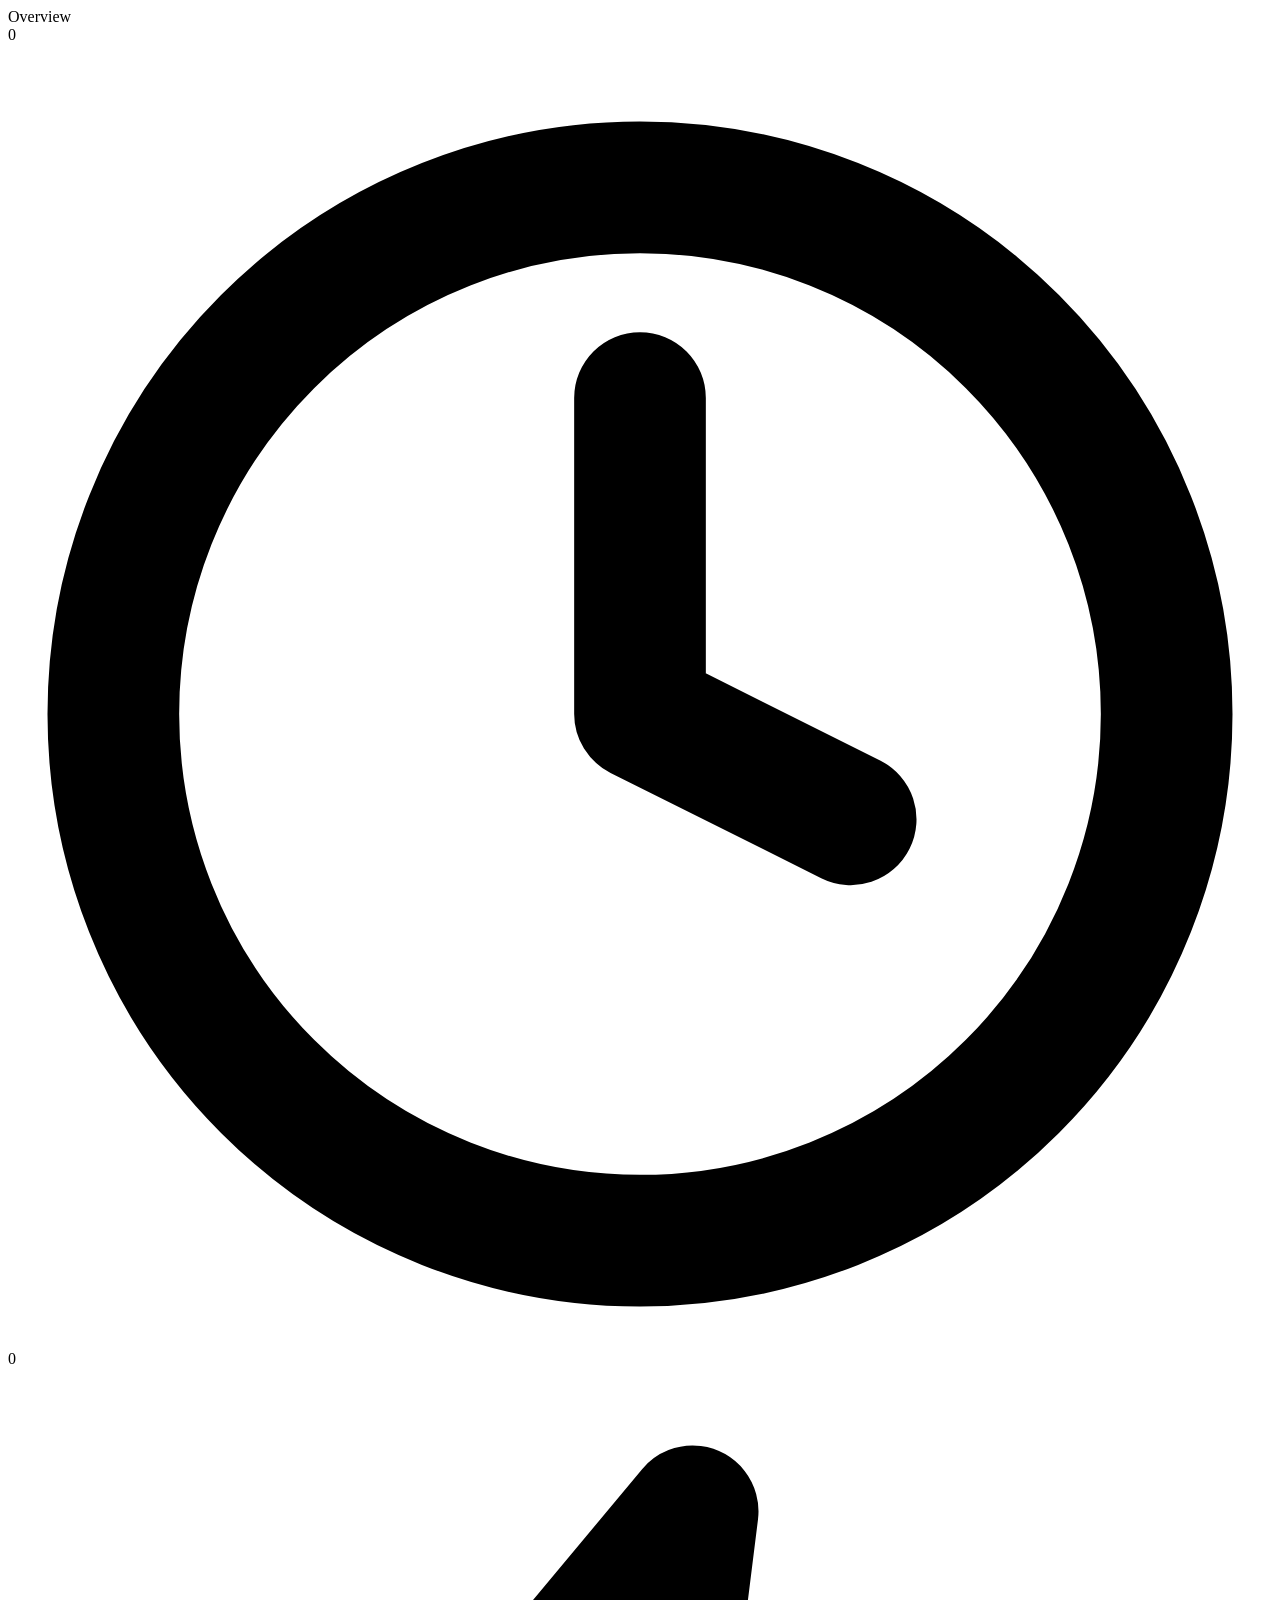
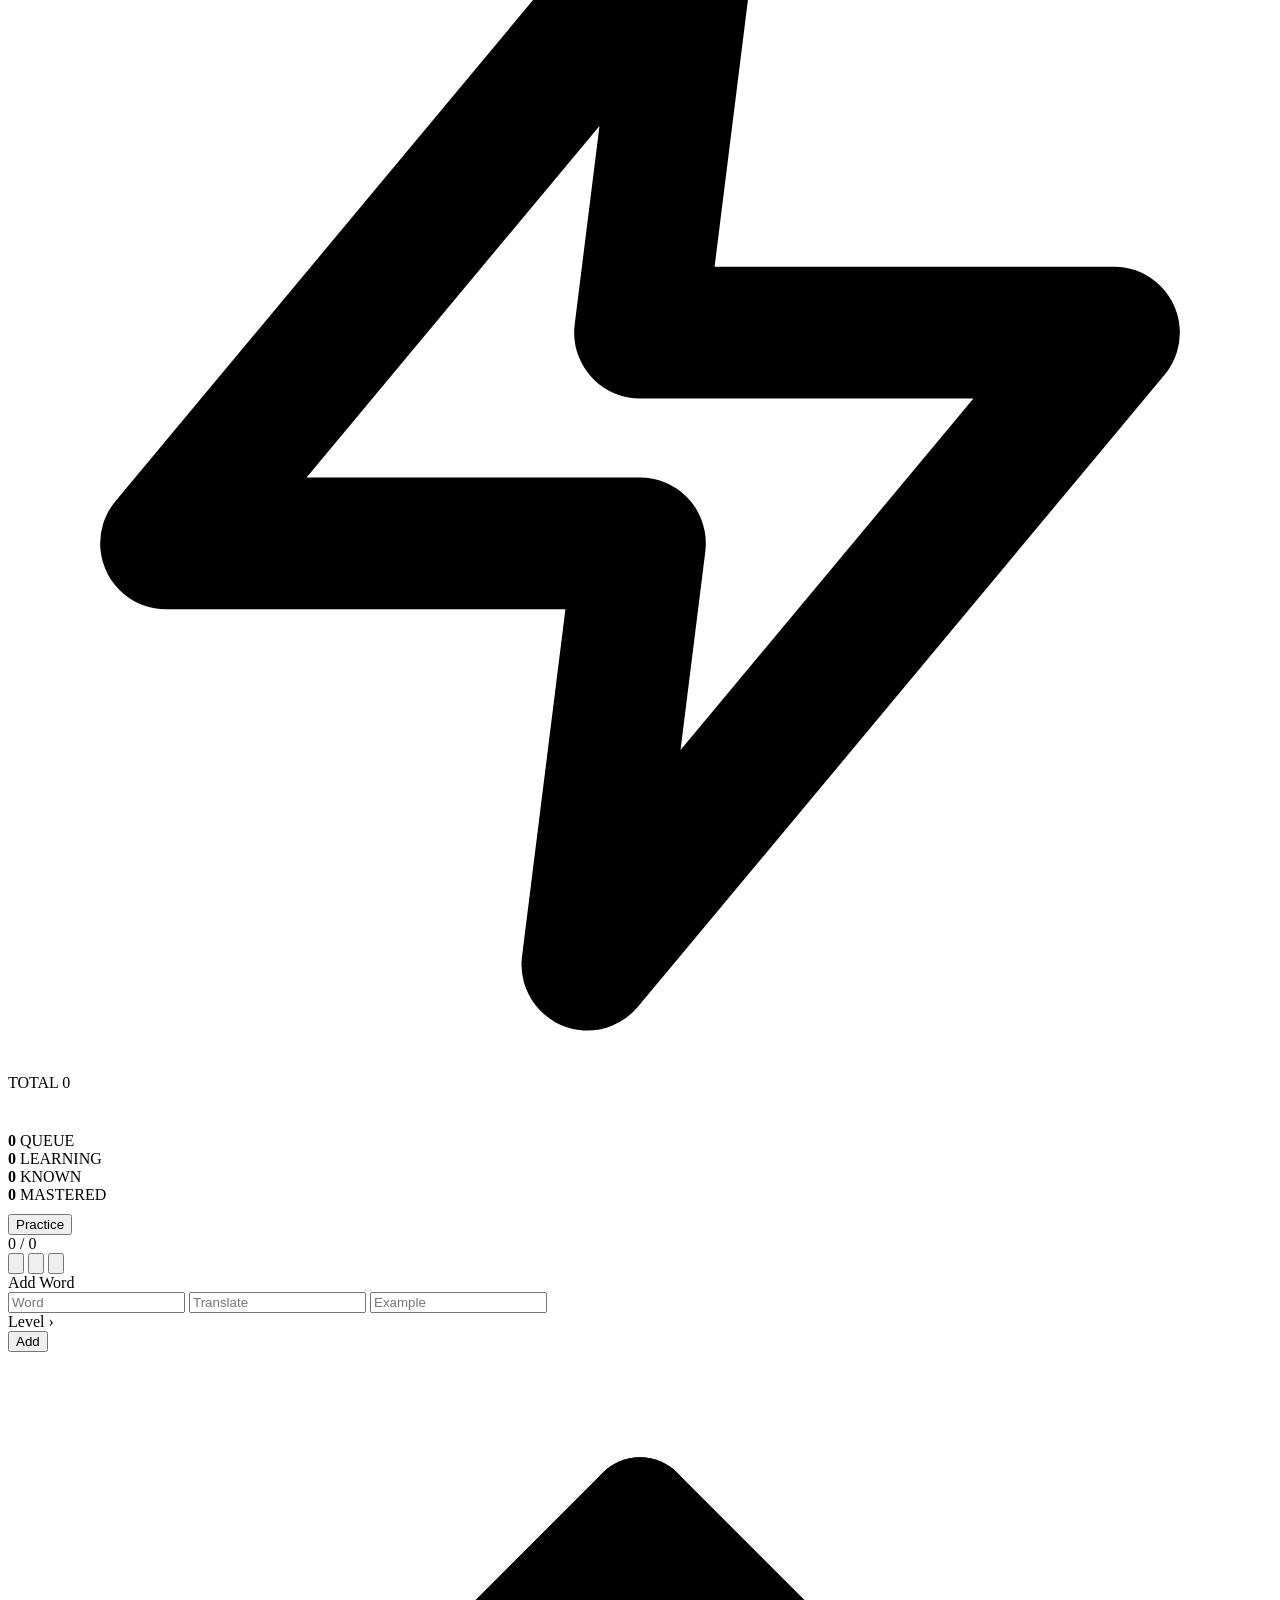
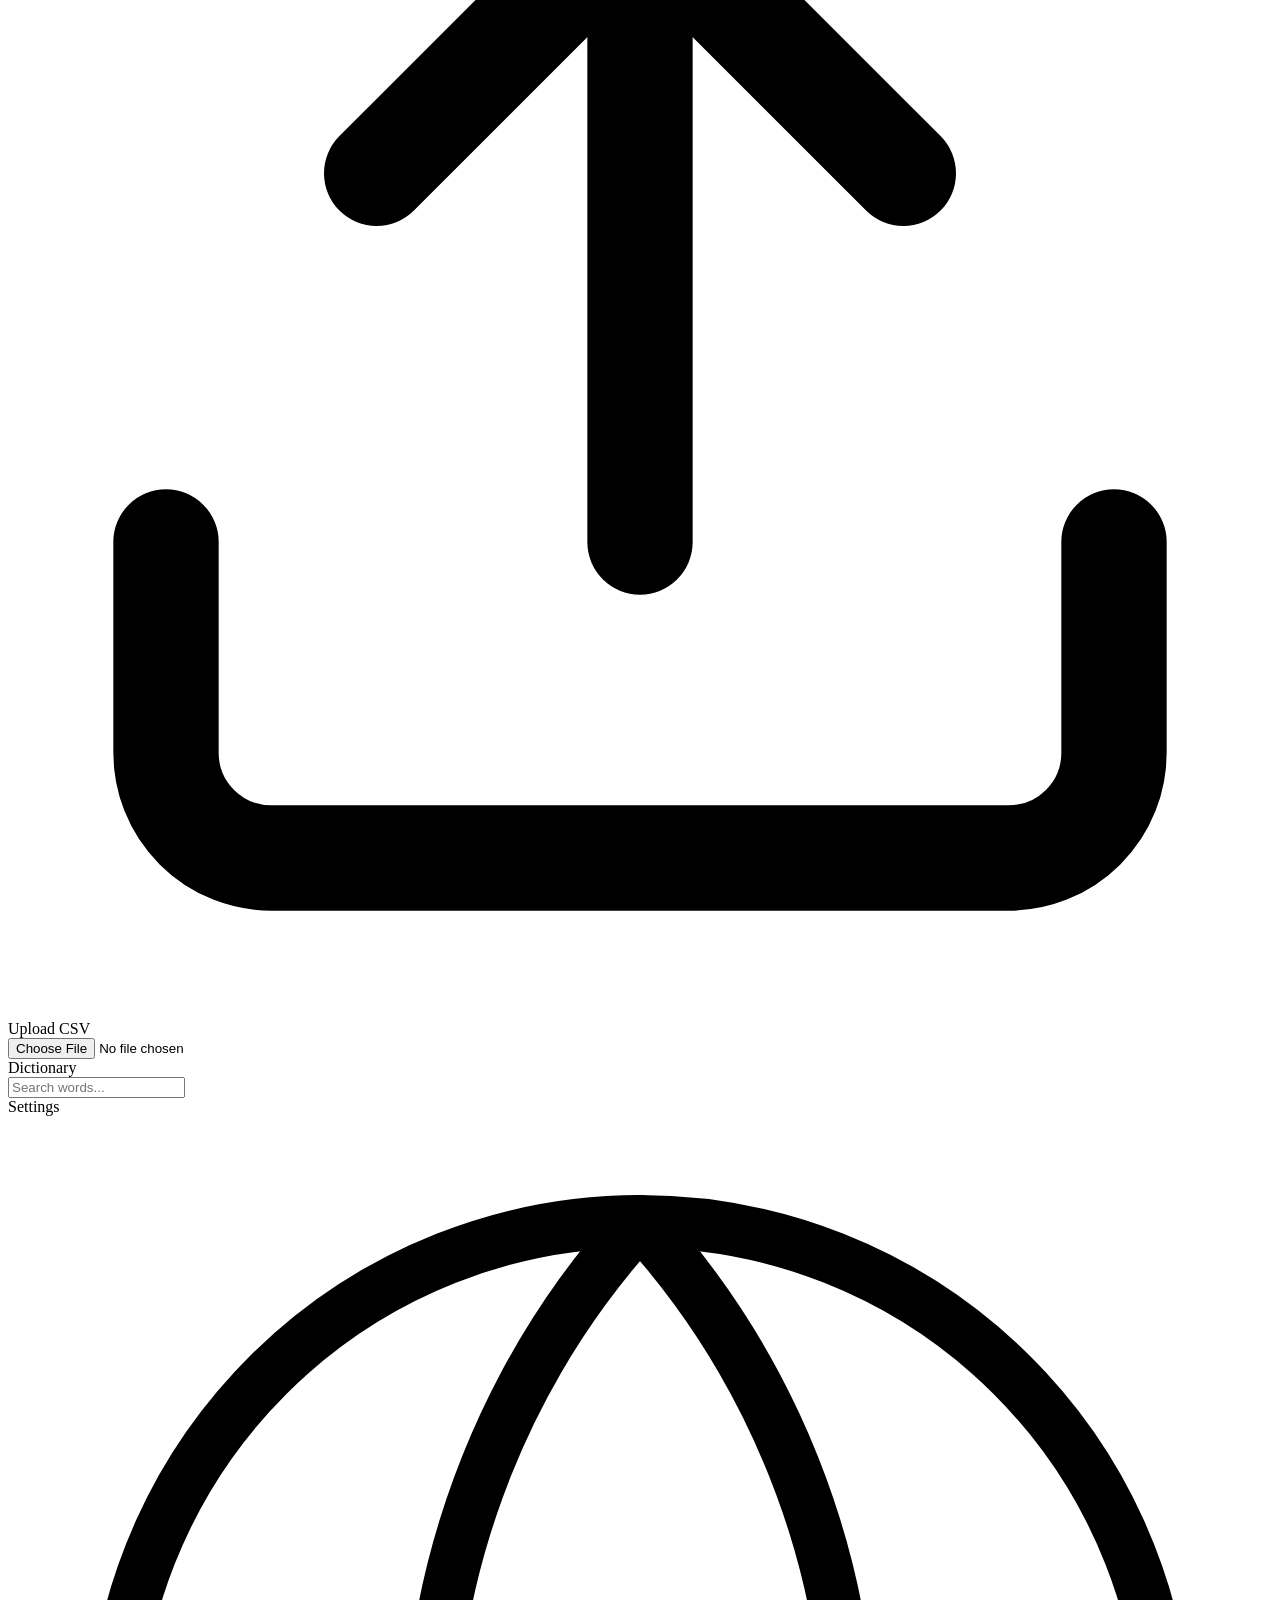
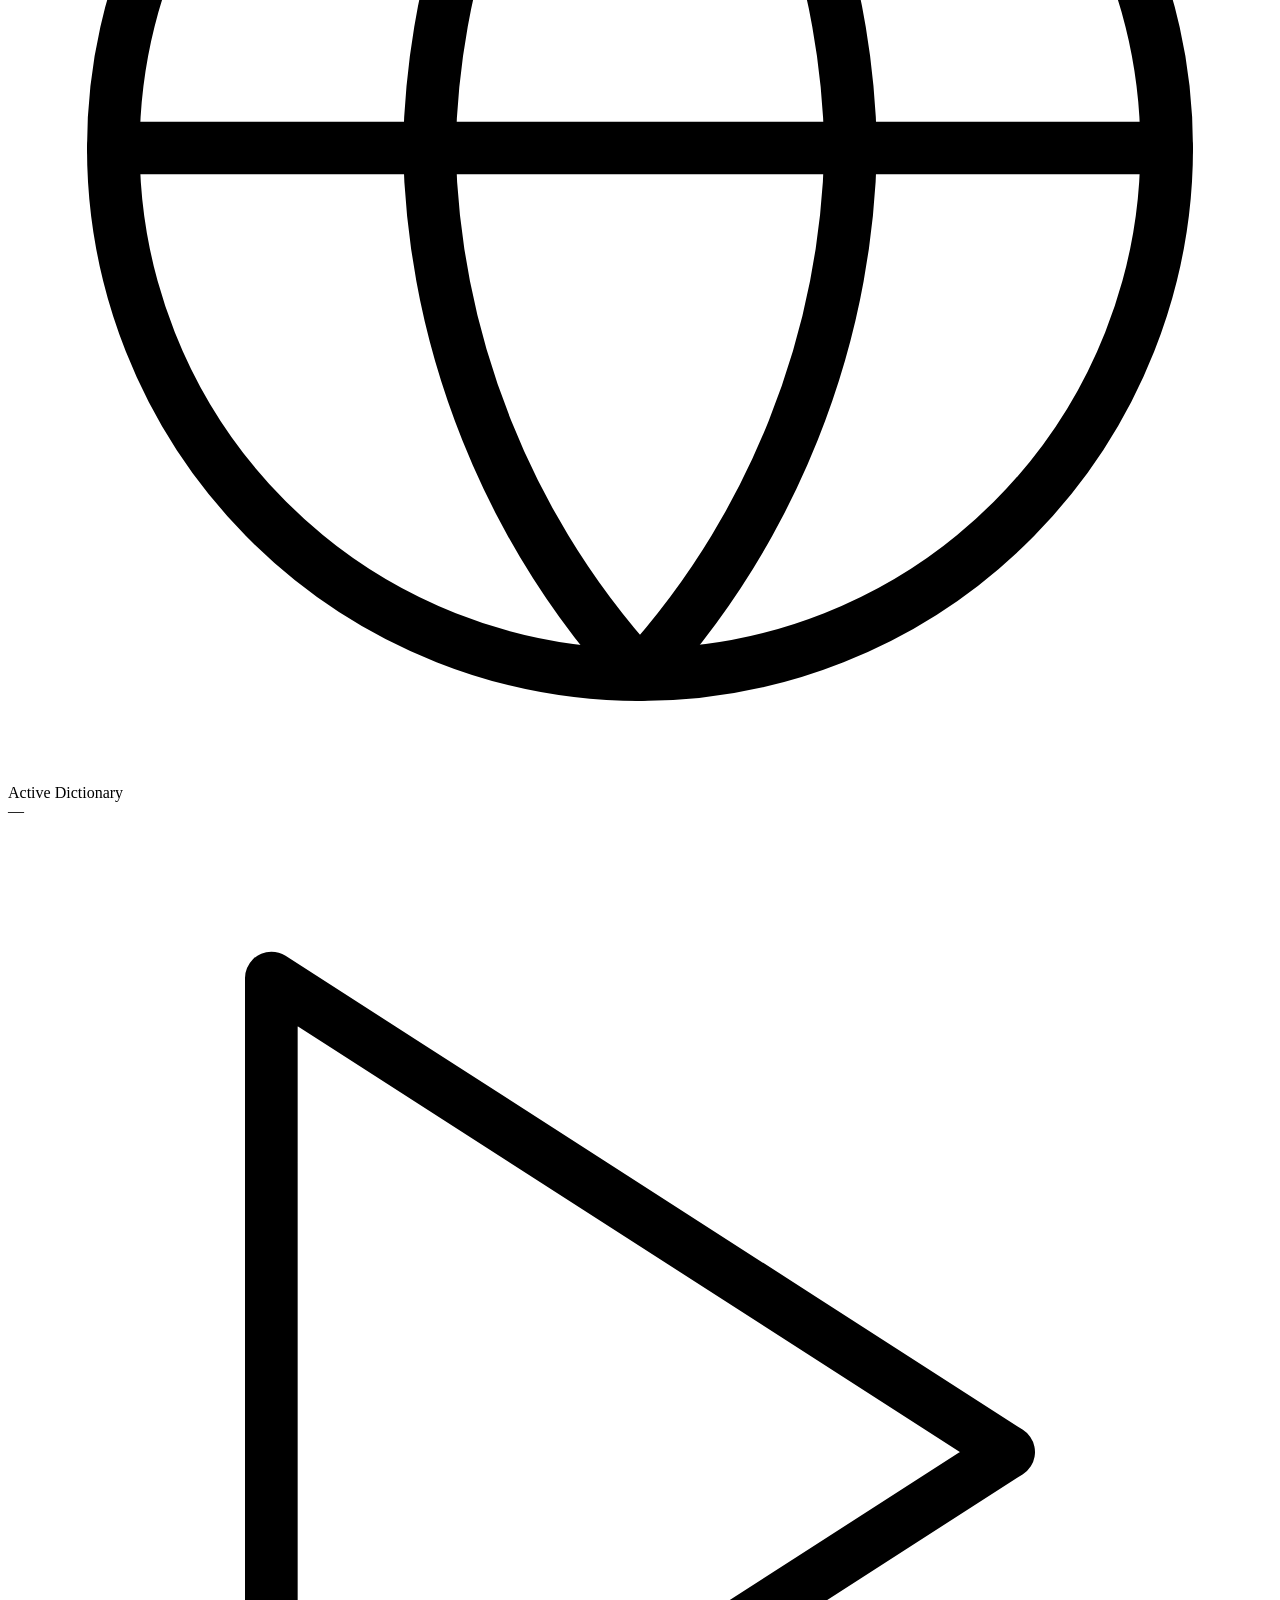
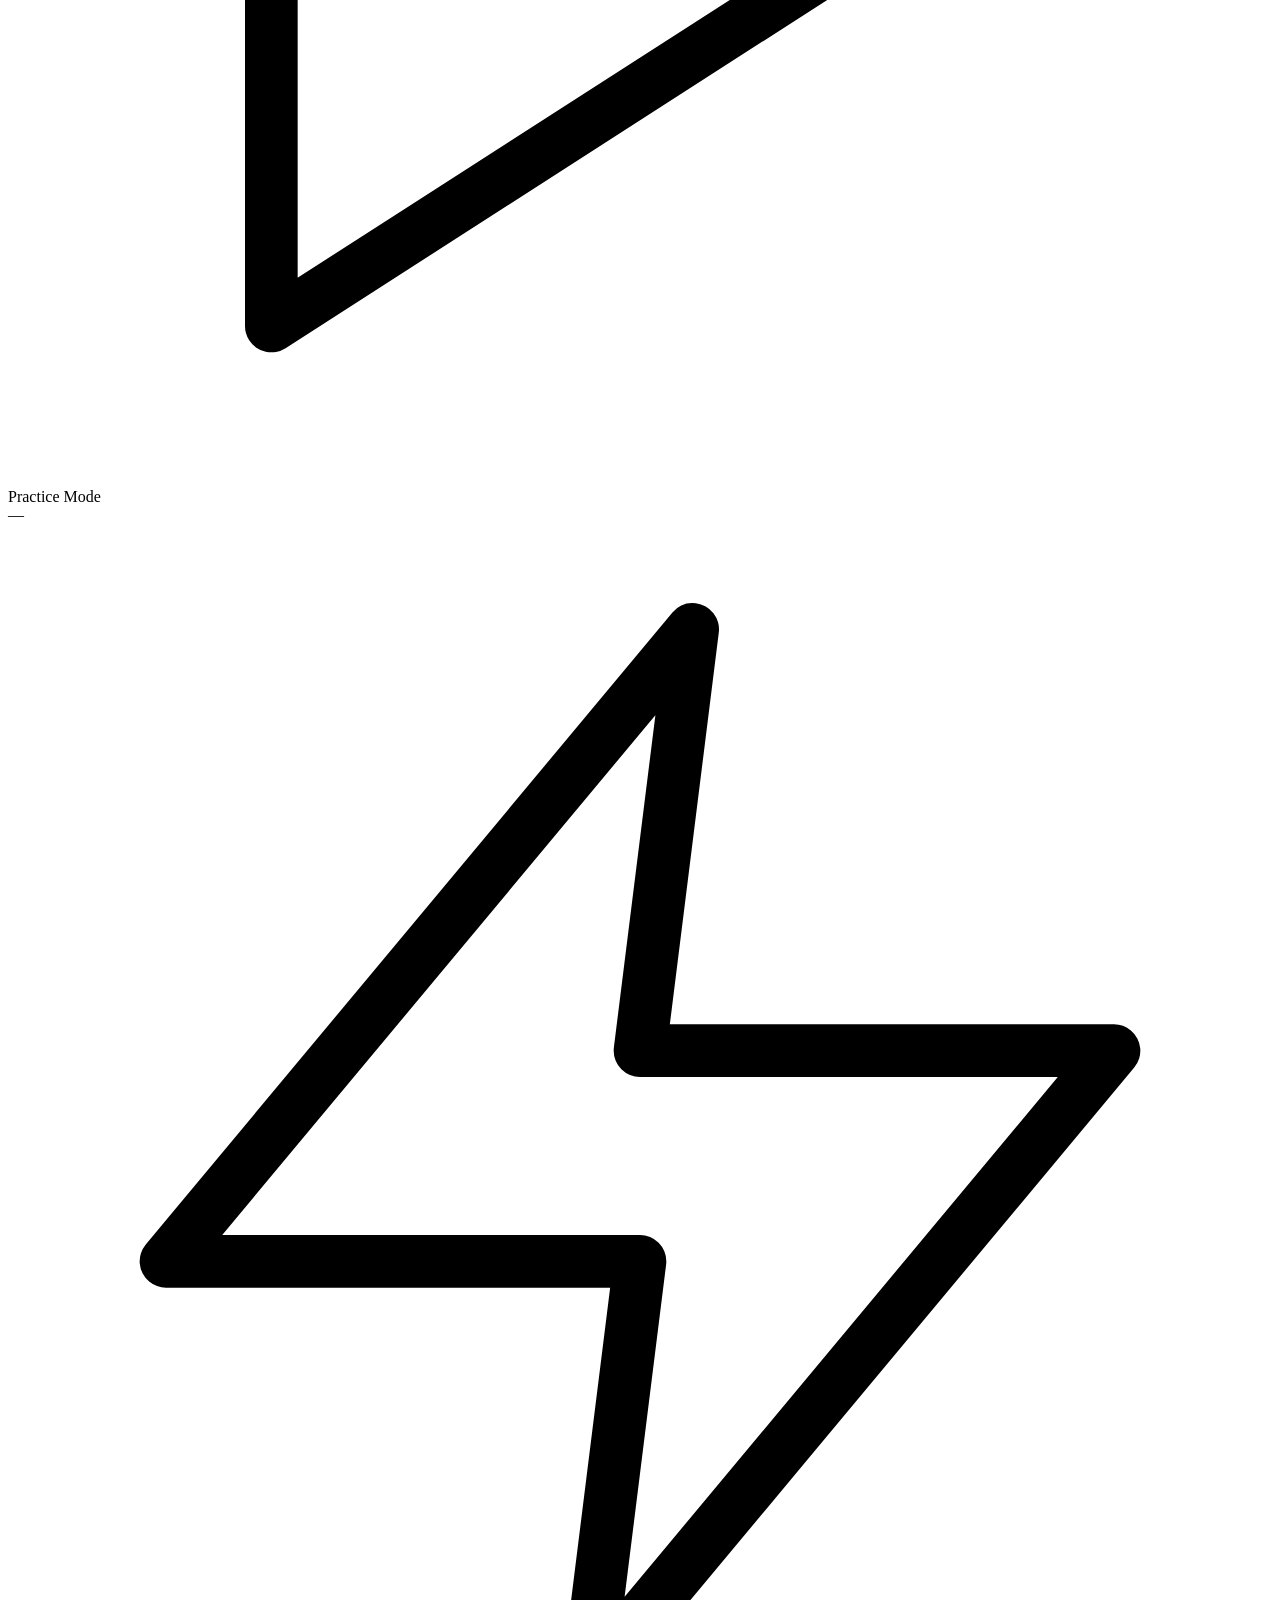
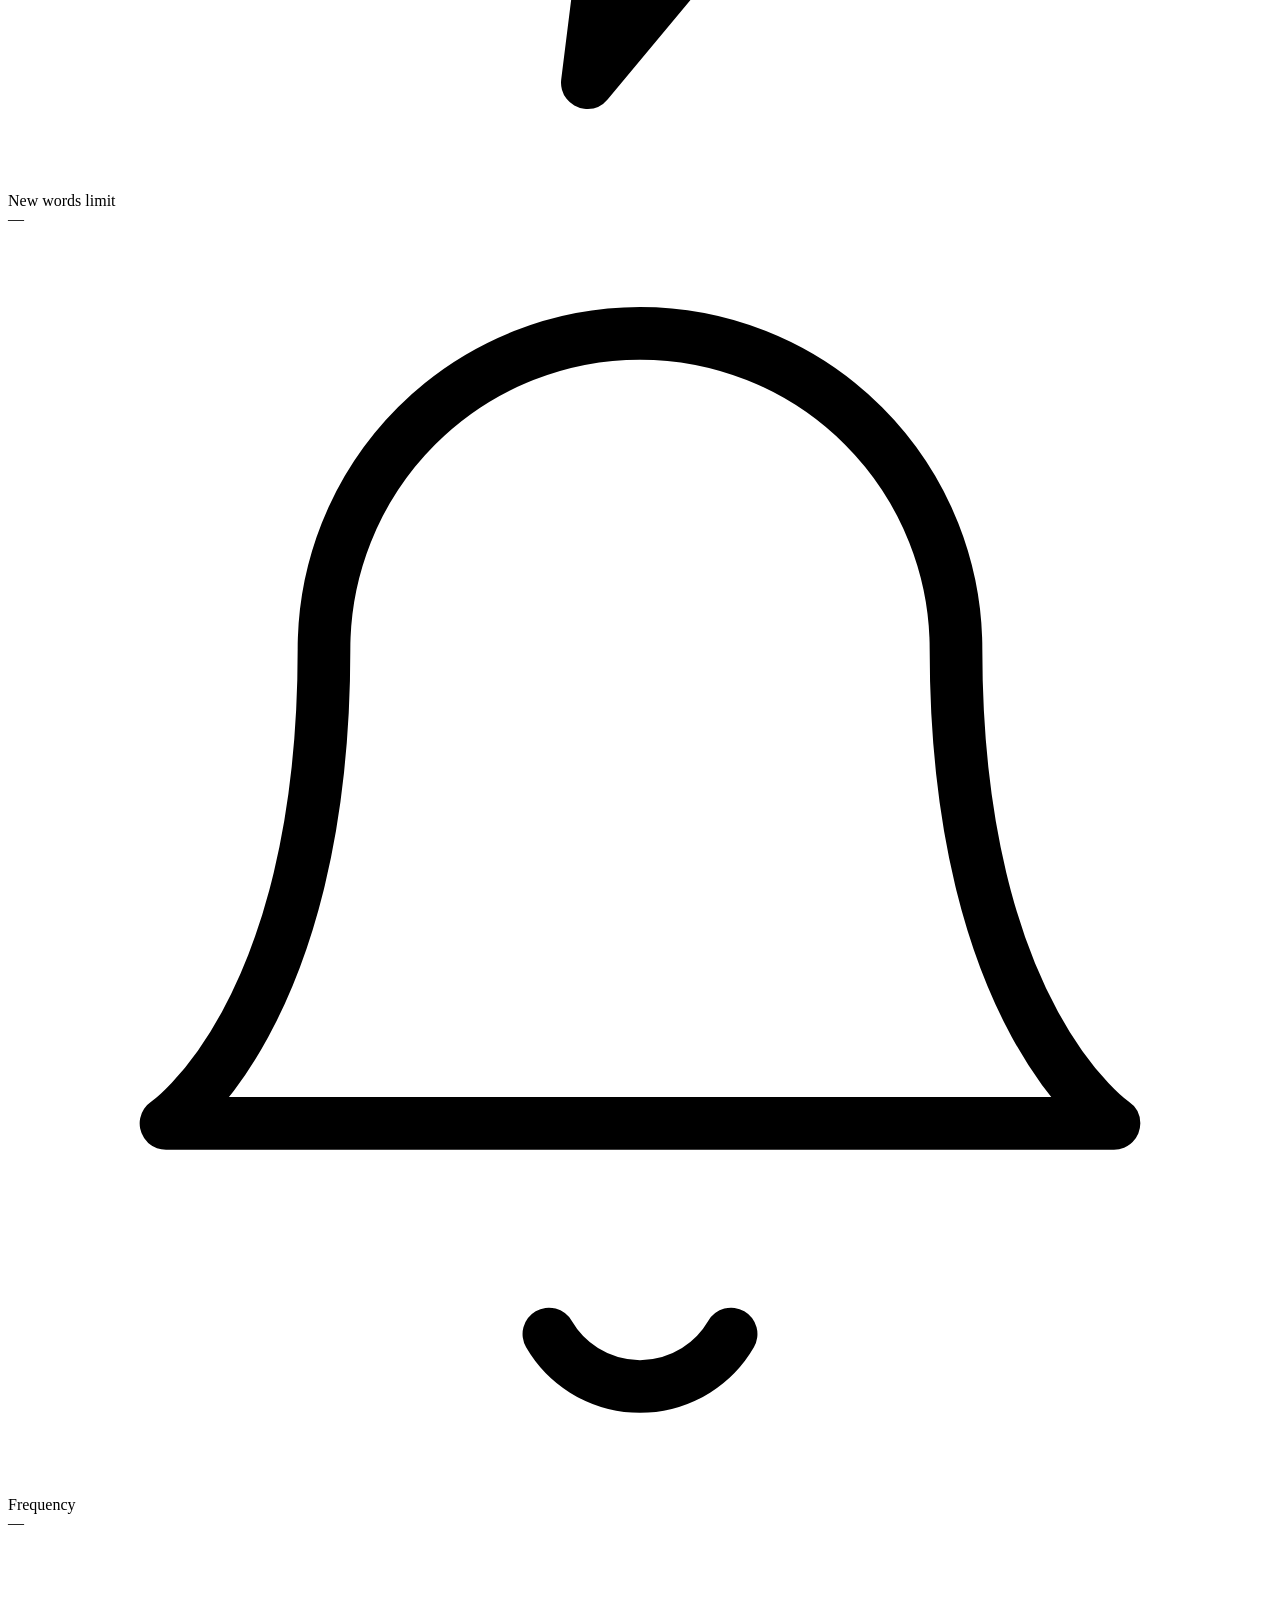
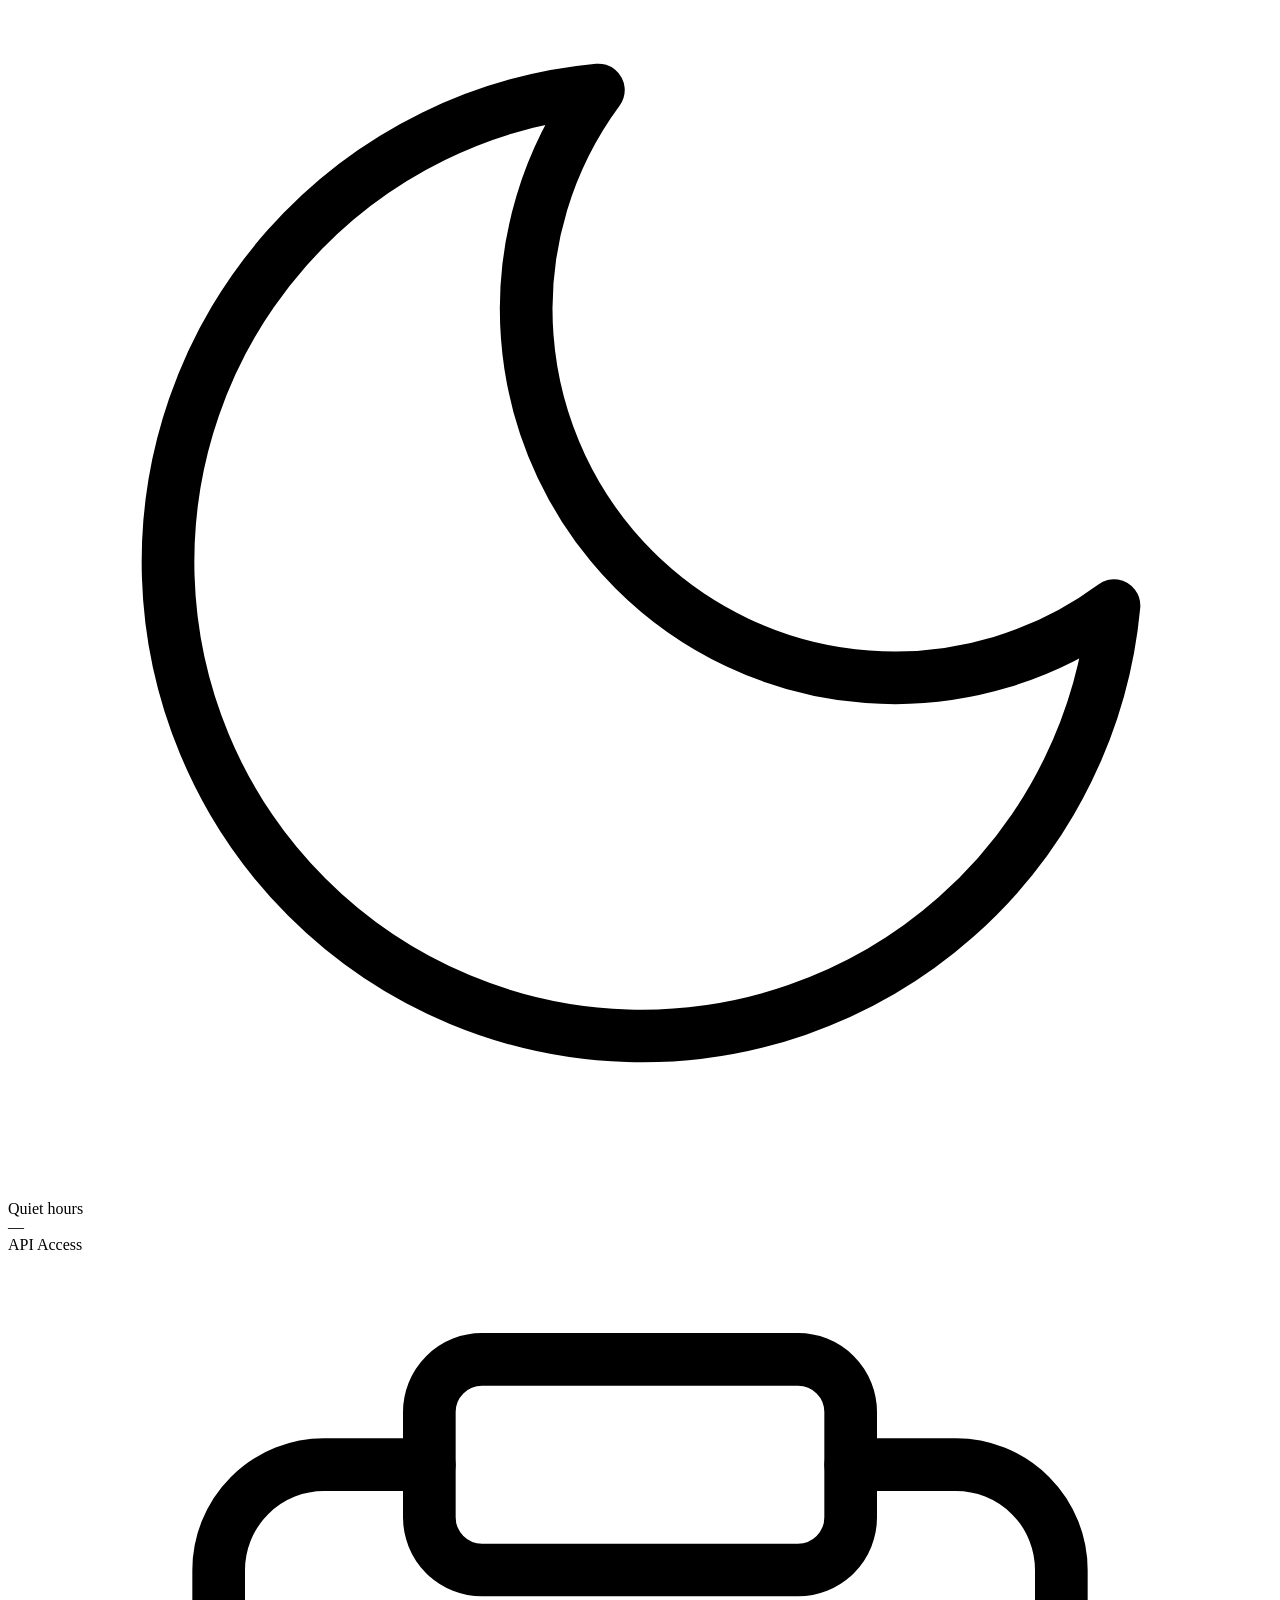
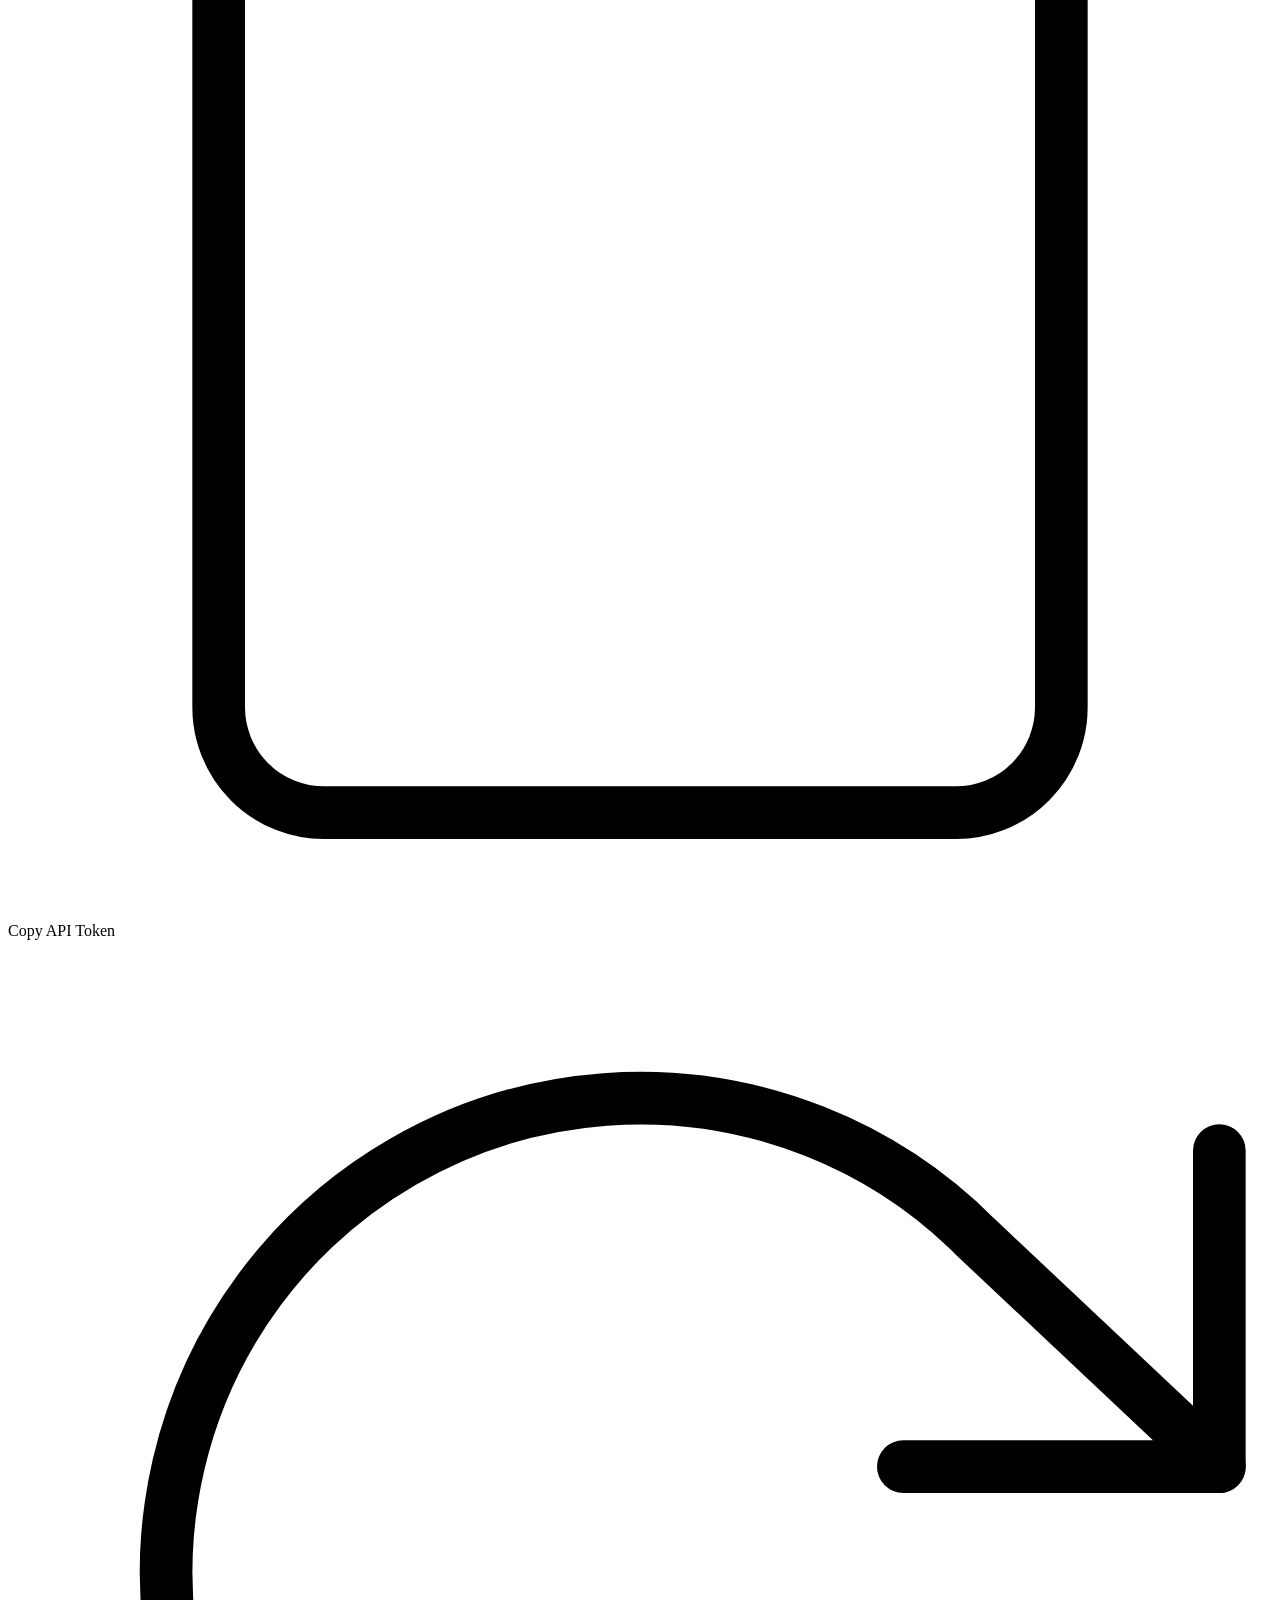
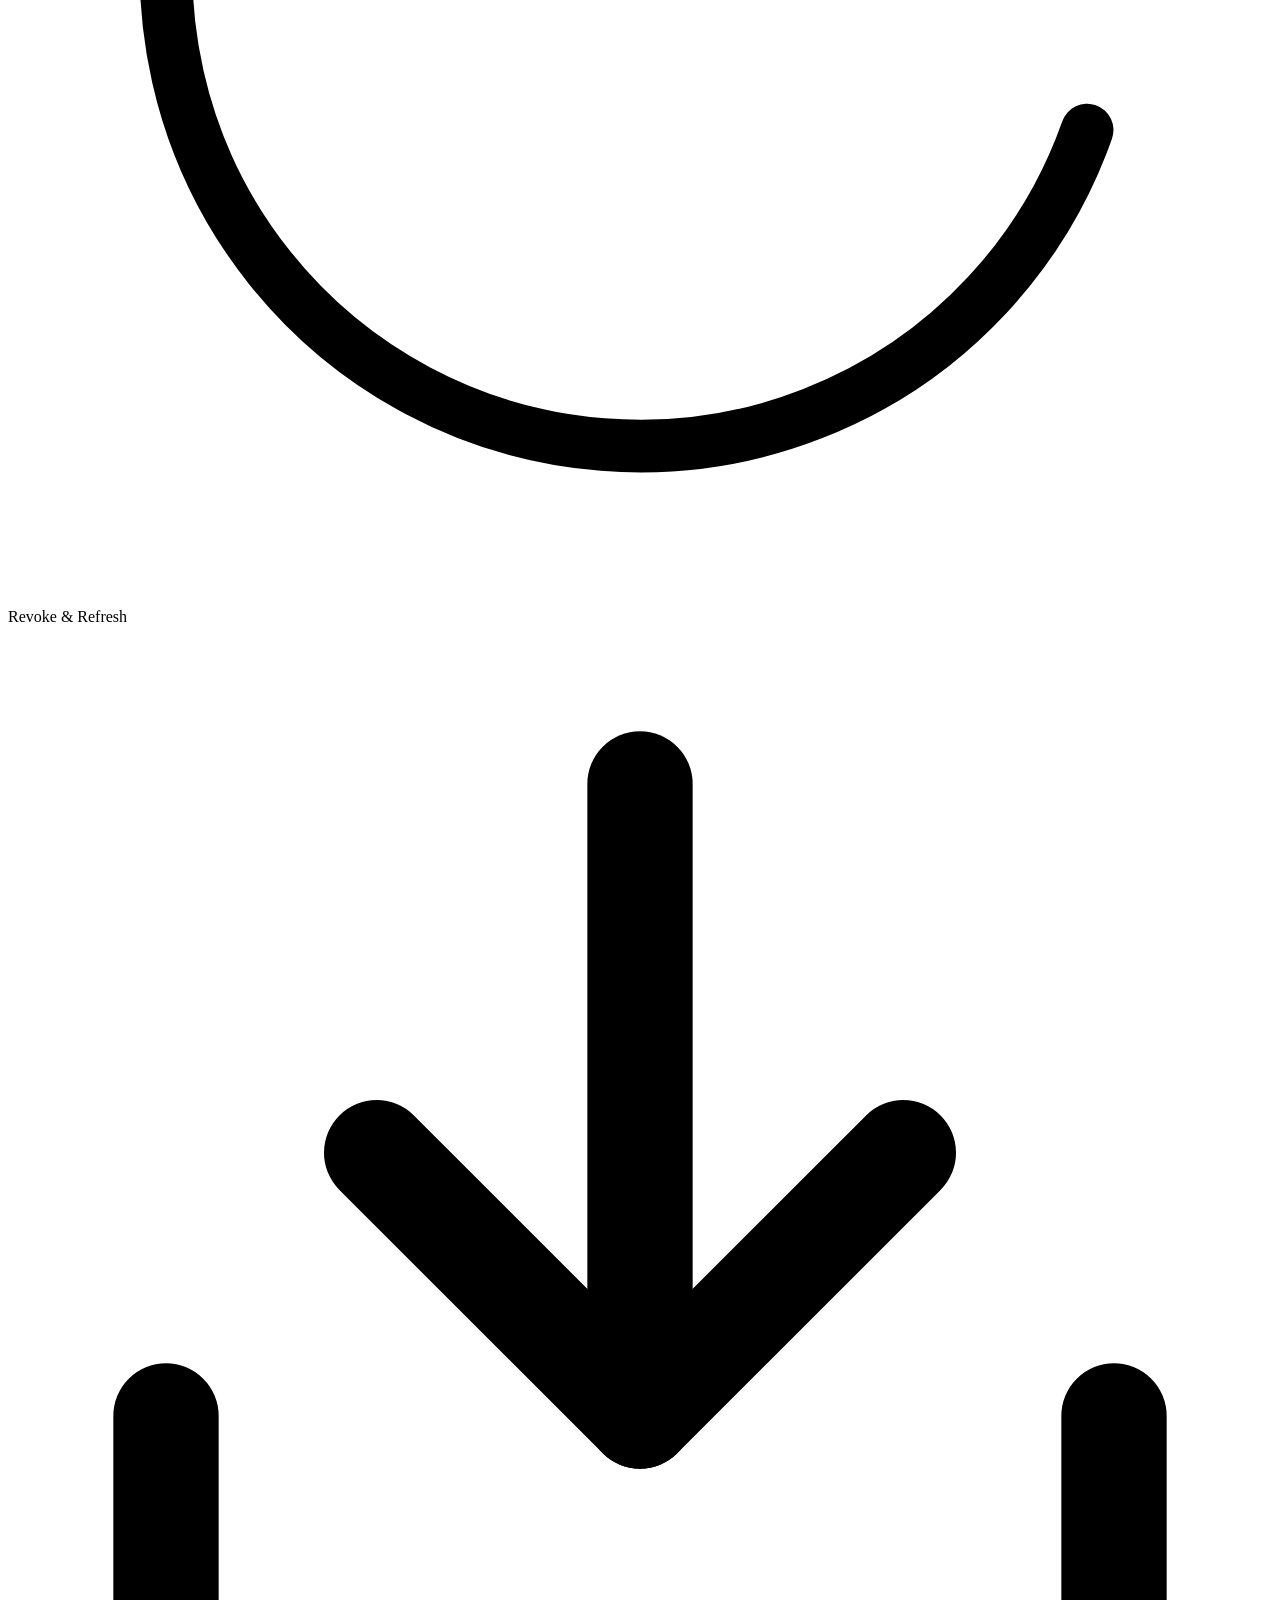
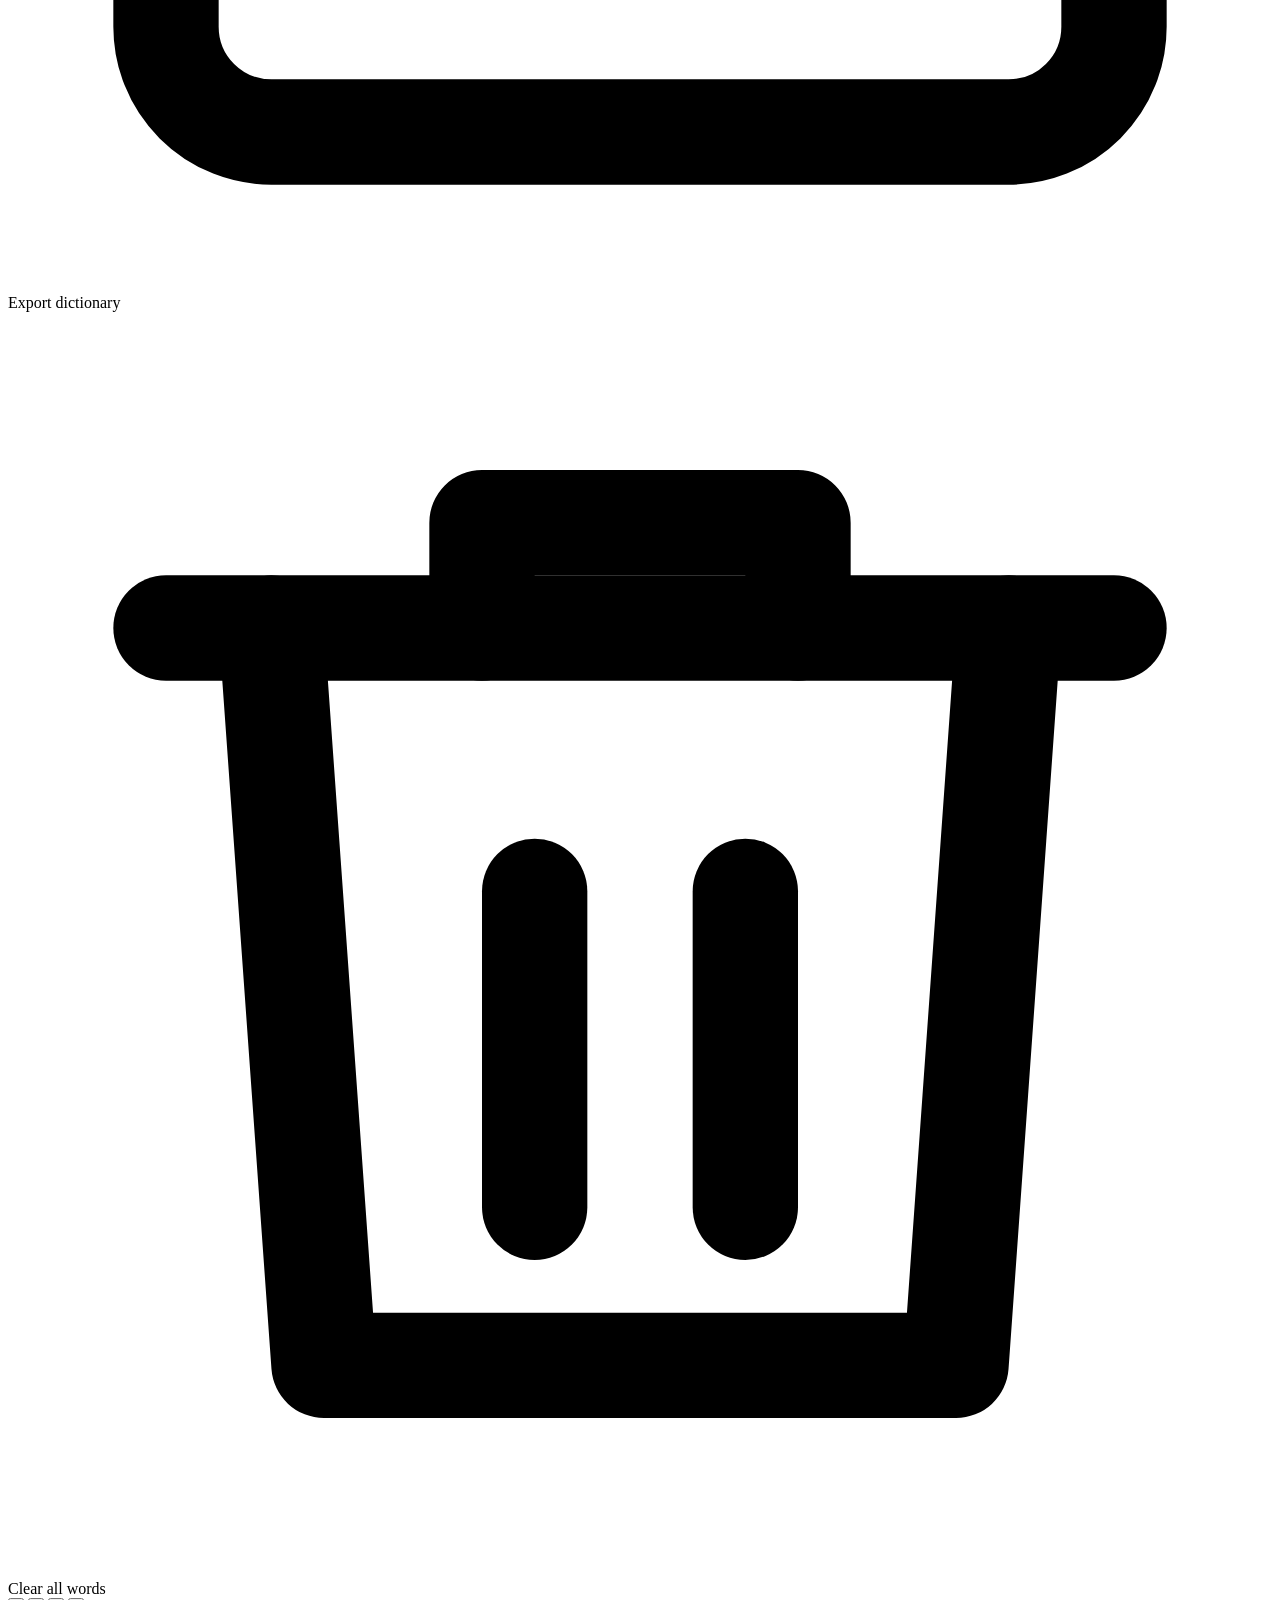
==== webapp/index.html @ 969c5bf4 "fix: simplify API token settings UI" ====
<!DOCTYPE html>
<html lang="en">
<head>
  <meta charset="UTF-8">
  <meta name="viewport" content="width=device-width, initial-scale=1.0, maximum-scale=1.0, user-scalable=no, viewport-fit=cover">
  <title>SRbot</title>
  <link rel="stylesheet" href="static/css/style.css">
</head>
<body>

  <div id="toast" class="toast"></div>

  <!-- Screen: Home -->
  <div id="screen-home" class="screen active loading">
    <div class="header">
      <div class="header-title">Overview</div>
    </div>

    <div class="stats-grid">
      <div class="stat-pill">
        <div class="stat-pill-left">
          <div class="skeleton skeleton-val"></div>
          <div class="stat-val" id="stat-due">0</div>
        </div>
        <div class="skeleton skeleton-val" style="width:38px;height:38px;border-radius:var(--radius-pill)"></div>
        <div class="stat-pill-icon stat-pill-icon-review">
          <svg viewBox="0 0 24 24" fill="none" stroke="currentColor" stroke-width="2.5" stroke-linecap="round" stroke-linejoin="round"><circle cx="12" cy="12" r="10"/><polyline points="12 6 12 12 16 14"/></svg>
        </div>
      </div>
      <div class="stat-pill">
        <div class="stat-pill-left">
          <div class="skeleton skeleton-val"></div>
          <div class="stat-val" id="stat-new">0</div>
        </div>
        <div class="skeleton skeleton-val" style="width:38px;height:38px;border-radius:var(--radius-pill)"></div>
        <div class="stat-pill-icon stat-pill-icon-new">
          <svg viewBox="0 0 24 24" fill="none" stroke="currentColor" stroke-width="2.5" stroke-linecap="round" stroke-linejoin="round"><polygon points="13 2 3 14 12 14 11 22 21 10 12 10 13 2"/></svg>
        </div>
      </div>
    </div>

    <div class="card">
      <div class="skeleton skeleton-total"></div>
      <div class="progress-total">TOTAL <span id="count-total">0</span></div>
      
      <div class="skeleton skeleton-bar"></div>
      <div class="progress-bar">
        <div class="progress-bar-seg" id="bar-new"></div>
        <div class="progress-bar-seg" id="bar-learning"></div>
        <div class="progress-bar-seg" id="bar-known"></div>
        <div class="progress-bar-seg" id="bar-mastered"></div>
      </div>

      <div class="skeleton skeleton-bar" style="width:100%; height:30px; margin-top:10px; border-radius:var(--radius-sm)"></div>
      <div class="progress-legend">
        <div class="progress-legend-item">
          <b class="progress-legend-num text-new" id="count-new">0</b>
          <span class="progress-legend-lbl">QUEUE</span>
        </div>
        <div class="progress-legend-item">
          <b class="progress-legend-num text-learning" id="count-learning">0</b>
          <span class="progress-legend-lbl">LEARNING</span>
        </div>
        <div class="progress-legend-item">
          <b class="progress-legend-num text-known" id="count-known">0</b>
          <span class="progress-legend-lbl">KNOWN</span>
        </div>
        <div class="progress-legend-item">
          <b class="progress-legend-num text-mastered" id="count-mastered">0</b>
          <span class="progress-legend-lbl">MASTERED</span>
        </div>
      </div>
      <div class="card-sep"></div>
      
      <div class="skeleton skeleton-bar" style="margin-top:10px"></div>
      <div class="week-grid" id="week-grid"></div>
    </div>

    <button id="btn-practice" class="btn" onclick="startPractice()">Practice</button>
  </div>

  <!-- Screen: Practice -->
  <div id="screen-practice" class="screen">
    <div class="practice-screen-content">
      <div class="practice-info-row">
        <div class="practice-badge practice-badge-info" id="practice-progress">0 / 0</div>
      </div>

      <div class="word-card-container">
        <div id="word-card" class="word-card">
          <div class="word-face word-front">
            <div class="practice-badge" id="practice-type"></div>
            <div class="word-main" id="word-front"></div>
          </div>
          <div class="word-face word-back">
            <div class="word-level-badge" id="word-back-level"></div>
            <div class="word-trans" id="word-translation"></div>
            <div class="word-example" id="word-ex"></div>
          </div>
        </div>
      </div>

      <div class="practice-footer">
        <div class="practice-footer-row">
          <button class="btn-round" onclick="exitPractice()">
            <svg viewBox="0 0 24 24" fill="none" stroke="currentColor" stroke-width="2" stroke-linecap="round" stroke-linejoin="round"><line x1="18" y1="6" x2="6" y2="18"/><line x1="6" y1="6" x2="18" y2="18"/></svg>
          </button>
          <button id="btn-undo" class="btn-round" onclick="undo()">
            <svg viewBox="0 0 24 24" fill="none" stroke="currentColor" stroke-width="2" stroke-linecap="round" stroke-linejoin="round"><polyline points="1 4 1 10 7 10"/><path d="M3.51 15a9 9 0 1 0 .49-4.95"/></svg>
          </button>
          <button class="btn-round" onclick="playAudio(event)">
            <svg viewBox="0 0 24 24" fill="none" stroke="currentColor" stroke-width="2" stroke-linecap="round" stroke-linejoin="round"><polygon points="11 5 6 9 2 9 2 15 6 15 11 19 11 5"/><path d="M19.07 4.93a10 10 0 0 1 0 14.14"/><path d="M15.54 8.46a5 5 0 0 1 0 7.07"/></svg>
          </button>
        </div>
      </div>
    </div>
  </div>

  <!-- Screen: Add -->
  <div id="screen-add" class="screen">
    <div class="header">
      <div class="header-title">Add Word</div>
    </div>
    <div class="card settings-group">
      <div class="add-form">
        <input type="text" id="add-word" class="form-input" placeholder="Word">
        <input type="text" id="add-translation" class="form-input" placeholder="Translate">
        <input type="text" id="add-example" class="form-input" placeholder="Example">
        <div id="add-level-trigger" class="form-input picker-trigger" onclick="openPicker('level', 'add')">
          <span id="add-level-display" class="picker-trigger-placeholder">Level</span>
          <span class="picker-trigger-arrow">›</span>
        </div>
        <input type="hidden" id="add-level" value="">
      </div>
    </div>
    <button class="btn" onclick="submitWords()">Add</button>
    
    <div class="capsule-wrapper">
      <label class="capsule" for="file-input">
        <svg viewBox="0 0 24 24" fill="none" stroke="currentColor" stroke-width="2" stroke-linecap="round" stroke-linejoin="round"><path d="M21 15v4a2 2 0 0 1-2 2H5a2 2 0 0 1-2-2v-4"/><polyline points="17 8 12 3 7 8"/><line x1="12" y1="3" x2="12" y2="15"/></svg>
        Upload CSV
      </label>
    </div>
    <input type="file" id="file-input" accept=".csv,.txt" onchange="handleFileUpload(this)">
  </div>

  <!-- Screen: Search -->
  <div id="screen-search" class="screen">
    <div class="header">
      <div class="header-title">Dictionary</div>
    </div>
    <div class="search-wrapper">
      <input type="text" id="search-input" class="form-input" placeholder="Search words..." oninput="onSearchInput(this.value)">
      <button class="search-clear" id="search-clear" onclick="clearSearch()" style="display:none">✕</button>
    </div>
    <div id="search-results"></div>
  </div>

  <!-- Screen: Settings -->
  <div id="screen-settings" class="screen">
    <div class="header">
      <div class="header-title">Settings</div>
    </div>

    <div class="card settings-group">
      <div class="settings-row" onclick="openPicker('language')">
        <div class="settings-row-left">
          <div class="settings-icon settings-icon-lang">
            <svg viewBox="0 0 24 24" fill="none" stroke="currentColor" stroke-linecap="round" stroke-linejoin="round"><circle cx="12" cy="12" r="10"></circle><line x1="2" y1="12" x2="22" y2="12"></line><path d="M12 2a15.3 15.3 0 0 1 4 10 15.3 15.3 0 0 1-4 10 15.3 15.3 0 0 1-4-10 15.3 15.3 0 0 1 4-10z"></path></svg>
          </div>
          <div class="settings-label">Active Dictionary</div>
        </div>
        <div class="picker-value" id="language-display">—</div>
      </div>

      <div class="settings-row" onclick="openPicker('practice_mode')">
        <div class="settings-row-left">
          <div class="settings-icon settings-icon-mode">
            <svg viewBox="0 0 24 24" fill="none" stroke="currentColor" stroke-linecap="round" stroke-linejoin="round"><polygon points="5 3 19 12 5 21 5 3"></polygon></svg>
          </div>
          <div class="settings-label">Practice Mode</div>
        </div>
        <div class="picker-value" id="practice-mode-display">—</div>
      </div>

      <div class="settings-row" onclick="openPicker('daily_limit')">
        <div class="settings-row-left">
          <div class="settings-icon settings-icon-limit">
            <svg viewBox="0 0 24 24" fill="none" stroke="currentColor" stroke-linecap="round" stroke-linejoin="round"><polygon points="13 2 3 14 12 14 11 22 21 10 12 10 13 2"/></svg>
          </div>
          <div class="settings-label">New words limit</div>
        </div>
        <div class="picker-value" id="set-limit-val">—</div>
      </div>

      <div class="settings-row" onclick="openPicker('notification_interval_minutes')">
        <div class="settings-row-left">
          <div class="settings-icon settings-icon-notify">
            <svg viewBox="0 0 24 24" fill="none" stroke="currentColor" stroke-linecap="round" stroke-linejoin="round"><path d="M18 8A6 6 0 0 0 6 8c0 7-3 9-3 9h18s-3-2-3-9"></path><path d="M13.73 21a2 2 0 0 1-3.46 0"></path></svg>
          </div>
          <div class="settings-label">Frequency</div>
        </div>
        <div class="picker-value" id="set-notify-interval">—</div>
      </div>

      <div class="settings-row" onclick="openPicker('quiet_hours')">
        <div class="settings-row-left">
          <div class="settings-icon settings-icon-quiet">
            <svg viewBox="0 0 24 24" fill="none" stroke="currentColor" stroke-linecap="round" stroke-linejoin="round"><path d="M21 12.79A9 9 0 1 1 11.21 3 7 7 0 0 0 21 12.79z"></path></svg>
          </div>
          <div class="settings-label">Quiet hours</div>
        </div>
        <div class="picker-value" id="quiet-hours-display">—</div>
      </div>
      <input type="hidden" id="set-quiet-start" value="23:00">
      <input type="hidden" id="set-quiet-end" value="08:00">
    </div>

    <div class="card settings-group">
      <div class="settings-header">API Access</div>
      
      <div class="settings-row" onclick="copyToken()">
        <div class="settings-row-left">
          <div class="settings-icon settings-icon-copy">
            <svg viewBox="0 0 24 24" fill="none" stroke="currentColor" stroke-linecap="round" stroke-linejoin="round"><path d="M16 4h2a2 2 0 0 1 2 2v14a2 2 0 0 1-2 2H6a2 2 0 0 1-2-2V6a2 2 0 0 1 2-2h2"></path><rect x="8" y="2" width="8" height="4" rx="1" ry="1"></rect></svg>
          </div>
          <div class="settings-label">Copy API Token</div>
        </div>
        <div class="picker-value" style="display:none"></div>
      </div>

      <div class="settings-row" onclick="revokeToken()">
        <div class="settings-row-left">
          <div class="settings-icon settings-icon-revoke">
            <svg viewBox="0 0 24 24" fill="none" stroke="currentColor" stroke-linecap="round" stroke-linejoin="round"><polyline points="23 4 23 10 17 10"></polyline><path d="M20.49 15a9 9 0 1 1-2.12-9.36L23 10"></path></svg>
          </div>
          <div class="settings-label">Revoke & Refresh</div>
        </div>
        <div class="picker-value" style="display:none"></div>
      </div>
    </div>

    <div class="capsule-wrapper">
      <div class="capsule" onclick="shareWords()">
        <svg viewBox="0 0 24 24" fill="none" stroke="currentColor" stroke-width="2" stroke-linecap="round" stroke-linejoin="round"><path d="M21 15v4a2 2 0 0 1-2 2H5a2 2 0 0 1-2-2v-4"/><polyline points="7 10 12 15 17 10"/><line x1="12" y1="15" x2="12" y2="3"/></svg>
        Export dictionary
      </div>
      <div class="capsule capsule-danger" onclick="clearAllWords()">
        <svg viewBox="0 0 24 24" fill="none" stroke="currentColor" stroke-width="2" stroke-linecap="round" stroke-linejoin="round"><polyline points="3 6 5 6 21 6"></polyline><path d="M19 6l-1 14H6L5 6"></path><path d="M10 11v6"></path><path d="M14 11v6"></path><path d="M9 6V4h6v2"></path></svg>
        Clear all words
      </div>
    </div>
  </div>

  <!-- Nav -->
  <div class="nav">
    <button id="nav-home" class="nav-btn active" onclick="showScreen('home')">
      <svg viewBox="0 0 24 24" fill="none" stroke="currentColor" stroke-width="2" stroke-linecap="round" stroke-linejoin="round"><path d="M3 9l9-7 9 7v11a2 2 0 0 1-2 2H5a2 2 0 0 1-2-2z"></path><polyline points="9 22 9 12 15 12 15 22"></polyline></svg>
    </button>
    <button id="nav-add" class="nav-btn" onclick="showScreen('add')">
      <svg viewBox="0 0 24 24" fill="none" stroke="currentColor" stroke-width="2" stroke-linecap="round" stroke-linejoin="round"><rect x="3" y="3" width="18" height="18" rx="2" ry="2"></rect><line x1="12" y1="8" x2="12" y2="16"></line><line x1="8" y1="12" x2="16" y2="12"></line></svg>
    </button>
    <button id="nav-search" class="nav-btn" onclick="showScreen('search')">
      <svg viewBox="0 0 24 24" fill="none" stroke="currentColor" stroke-width="2" stroke-linecap="round" stroke-linejoin="round"><circle cx="11" cy="11" r="8"></circle><line x1="21" y1="21" x2="16.65" y2="16.65"></line></svg>
    </button>
    <button id="nav-settings" class="nav-btn" onclick="showScreen('settings')">
      <svg viewBox="0 0 24 24" fill="none" stroke="currentColor" stroke-width="2" stroke-linecap="round" stroke-linejoin="round"><circle cx="12" cy="12" r="3"></circle><path d="M19.4 15a1.65 1.65 0 0 0 .33 1.82l.06.06a2 2 0 0 1 0 2.83 2 2 0 0 1-2.83 0l-.06-.06a1.65 1.65 0 0 0-1.82-.33 1.65 1.65 0 0 0-1 1.51V21a2 2 0 0 1-2 2 2 2 0 0 1-2-2v-.09A1.65 1.65 0 0 0 9 19.4a1.65 1.65 0 0 0-1.82.33l-.06.06a2 2 0 0 1-2.83 0 2 2 0 0 1 0-2.83l.06-.06a1.65 1.65 0 0 0 .33-1.82 1.65 1.65 0 0 0-1.51-1H3a2 2 0 0 1-2-2 2 2 0 0 1 2-2h.09A1.65 1.65 0 0 0 4.6 9a1.65 1.65 0 0 0-.33-1.82l-.06-.06a2 2 0 0 1 0-2.83 2 2 0 0 1 2.83 0l.06.06a1.65 1.65 0 0 0 1.82.33H9a1.65 1.65 0 0 0 1-1.51V3a2 2 0 0 1 2-2 2 2 0 0 1 2 2v.09a1.65 1.65 0 0 0 1 1.51 1.65 1.65 0 0 0 1.82-.33l.06-.06a2 2 0 0 1 2.83 0 2 2 0 0 1 0 2.83l-.06.06a1.65 1.65 0 0 0-.33 1.82V9a1.65 1.65 0 0 0 1.51 1H21a2 2 0 0 1 2 2 2 2 0 0 1-2 2h-.09a1.65 1.65 0 0 0-1.51 1z"></path></svg>
    </button>
  </div>

  <!-- Edit Sheet -->
  <div id="edit-overlay" class="edit-overlay" onclick="closeEdit()"></div>
  <div id="edit-sheet" class="edit-sheet">
    <div class="edit-sheet-title">Edit Word</div>
    <div class="card settings-group">
      <div class="add-form">
        <input type="text" id="edit-word" class="form-input" placeholder="Word">
        <input type="text" id="edit-translation" class="form-input" placeholder="Translate">
        <input type="text" id="edit-example" class="form-input" placeholder="Example">
        <div id="edit-level-trigger" class="form-input picker-trigger" onclick="openPicker('level', 'edit')">
            <span id="edit-level-display" class="picker-trigger-placeholder">Level</span>
            <span class="picker-trigger-arrow">›</span>
        </div>
        <input type="hidden" id="edit-level" value="">
      </div>
    </div>
    <button id="edit-save-btn" class="btn" onclick="saveEdit()">Save</button>
    <button class="btn btn-secondary" onclick="closeEdit()">Cancel</button>
  </div>

  <!-- Universal Picker Sheet -->
  <div id="picker-overlay" class="edit-overlay" onclick="closePicker()"></div>
  <div id="picker-sheet" class="edit-sheet">
    <div class="edit-sheet-title" id="picker-title">Select</div>
    <div id="picker-list" class="picker-list"></div>
  </div>

  <canvas id="confetti-canvas" style="position:fixed; inset:0; width:100%; height:100%; pointer-events:none; z-index:2000;"></canvas>
  <script src="https://telegram.org/js/telegram-web-app.js"></script>
  <script type="module" src="static/js/app.js"></script>
</body>
</html>
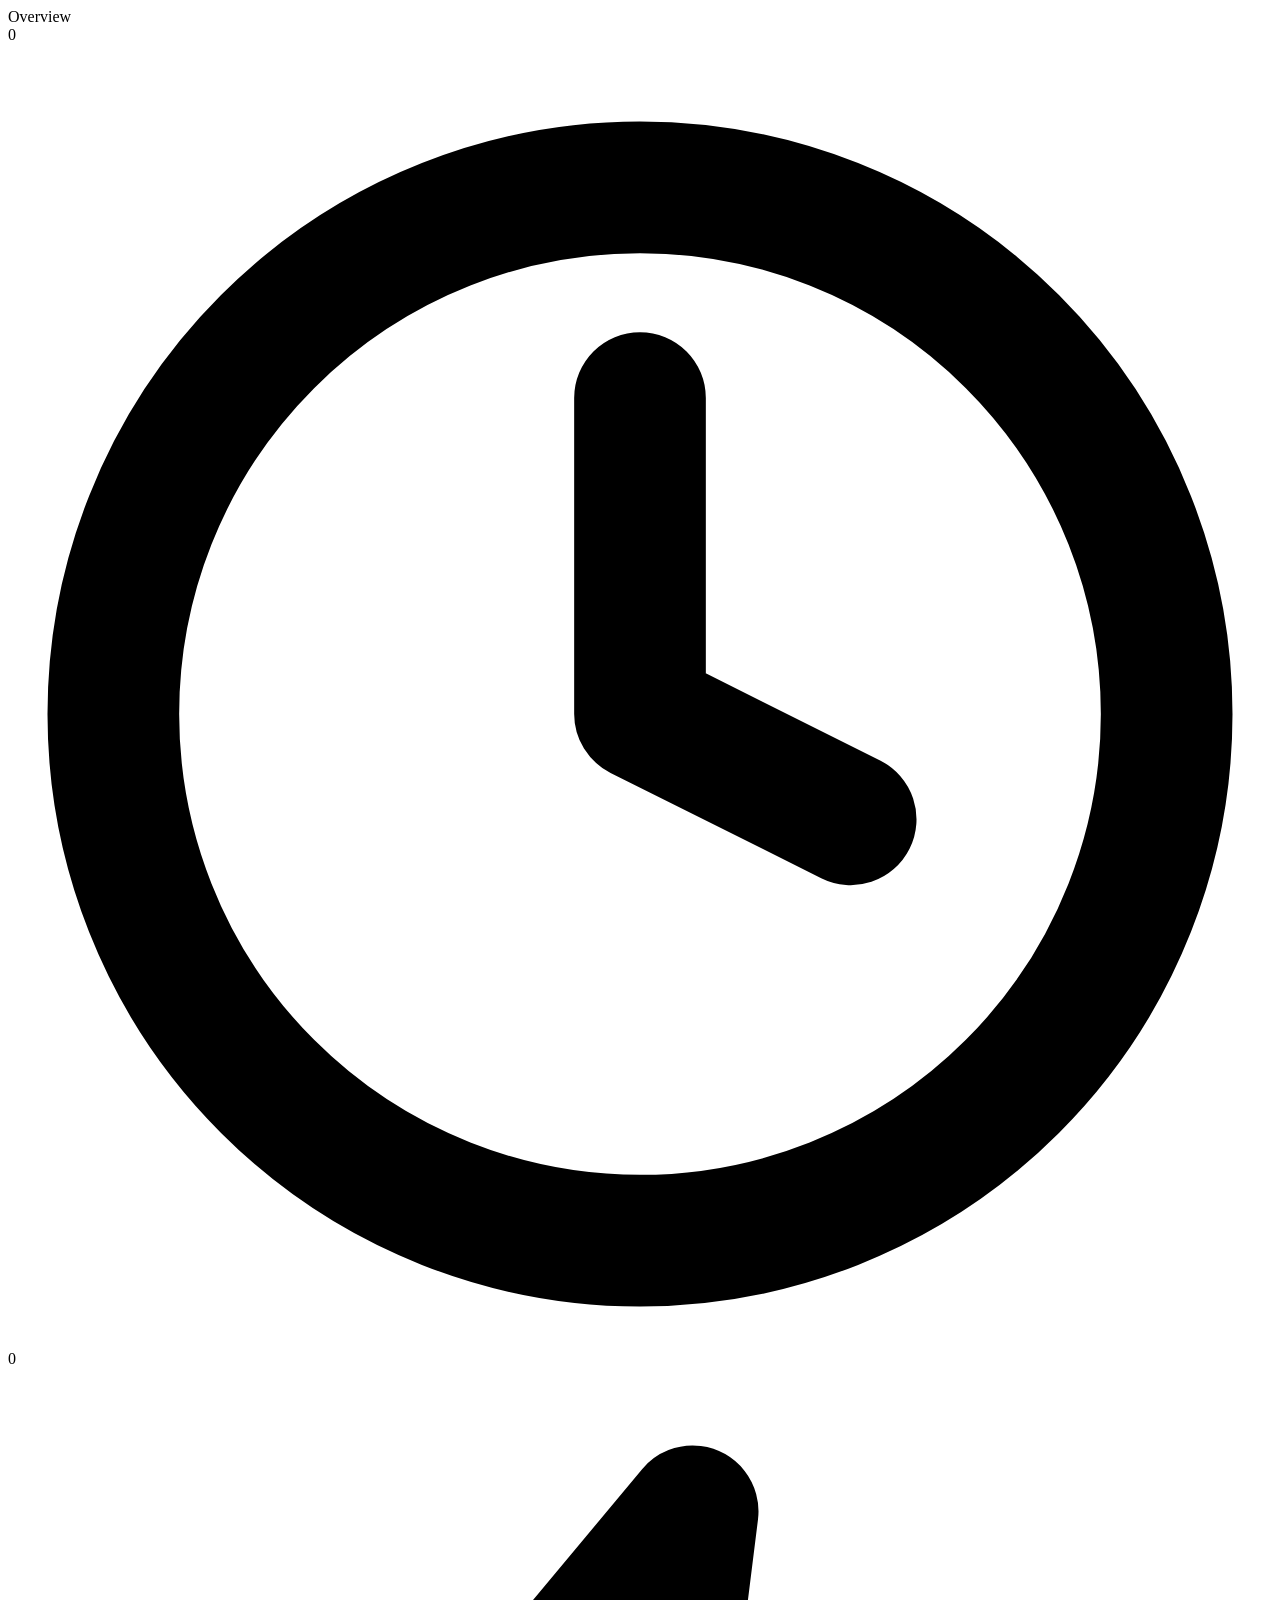
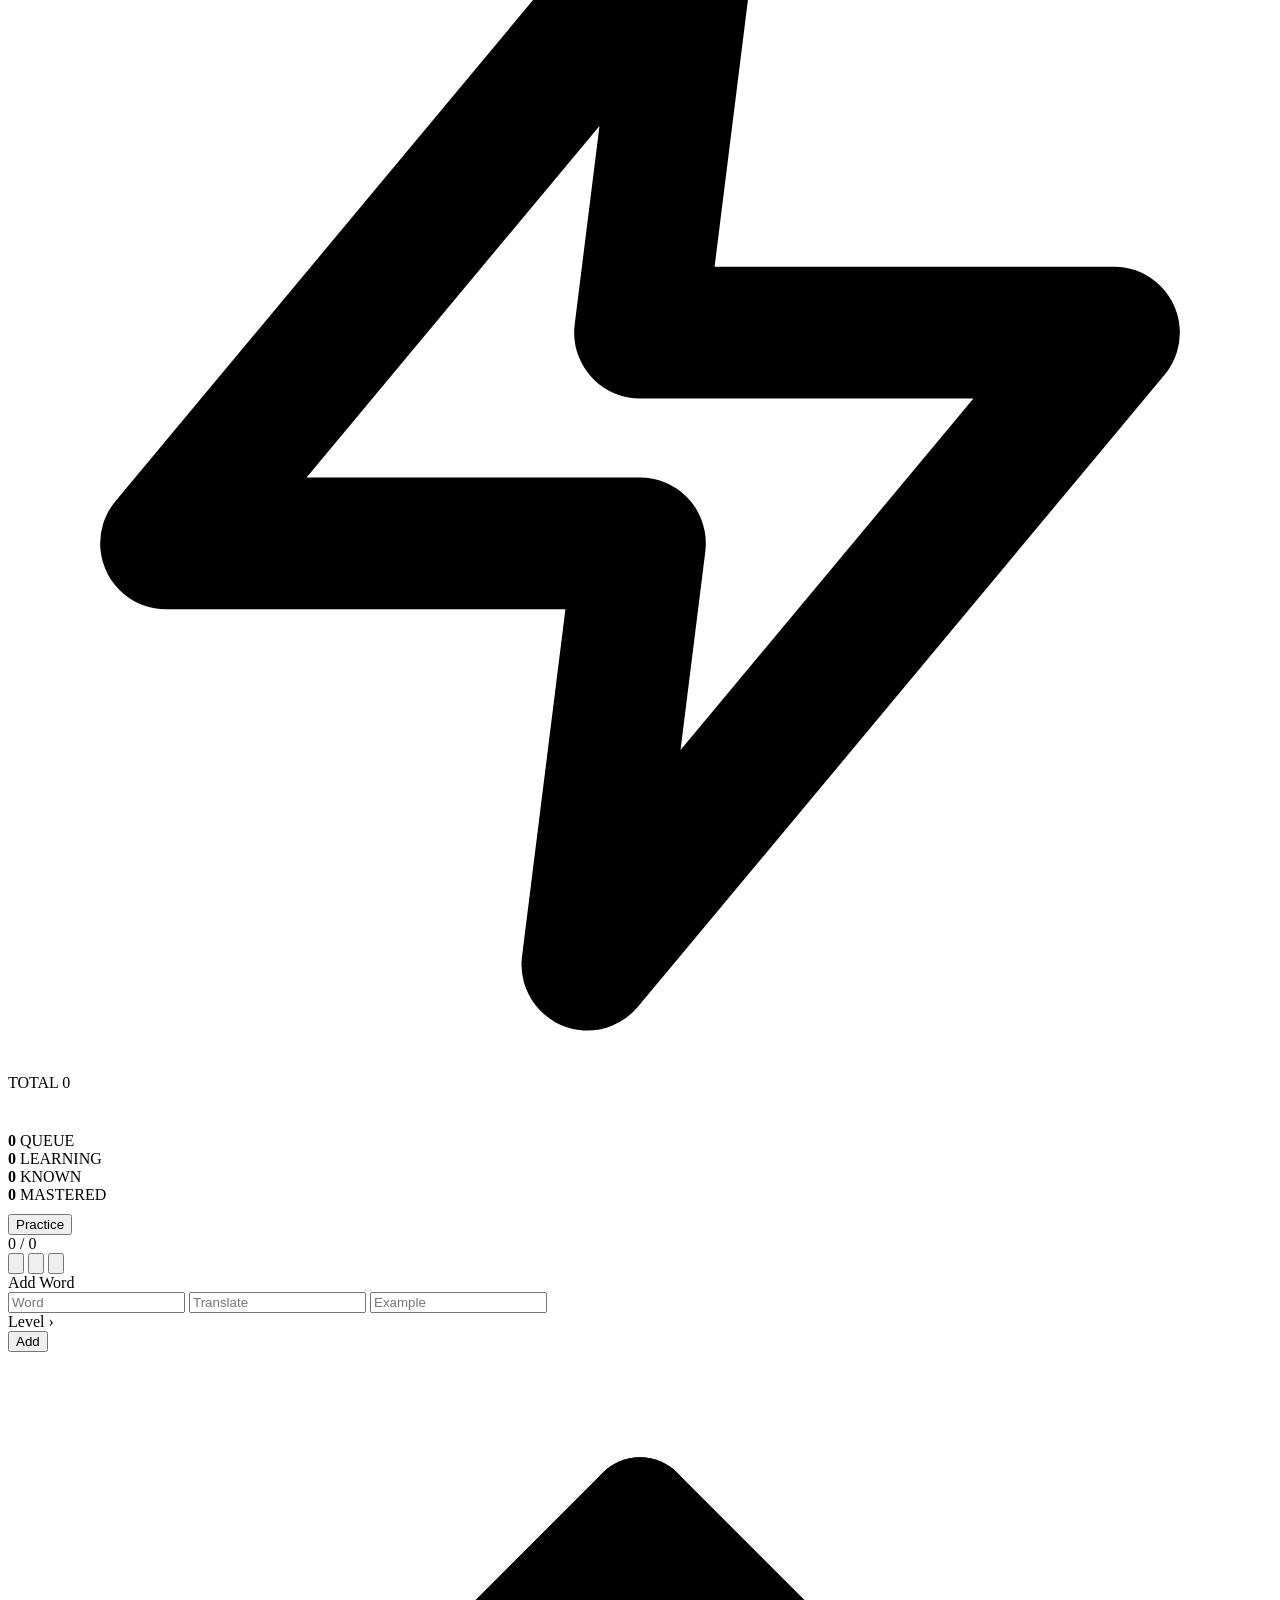
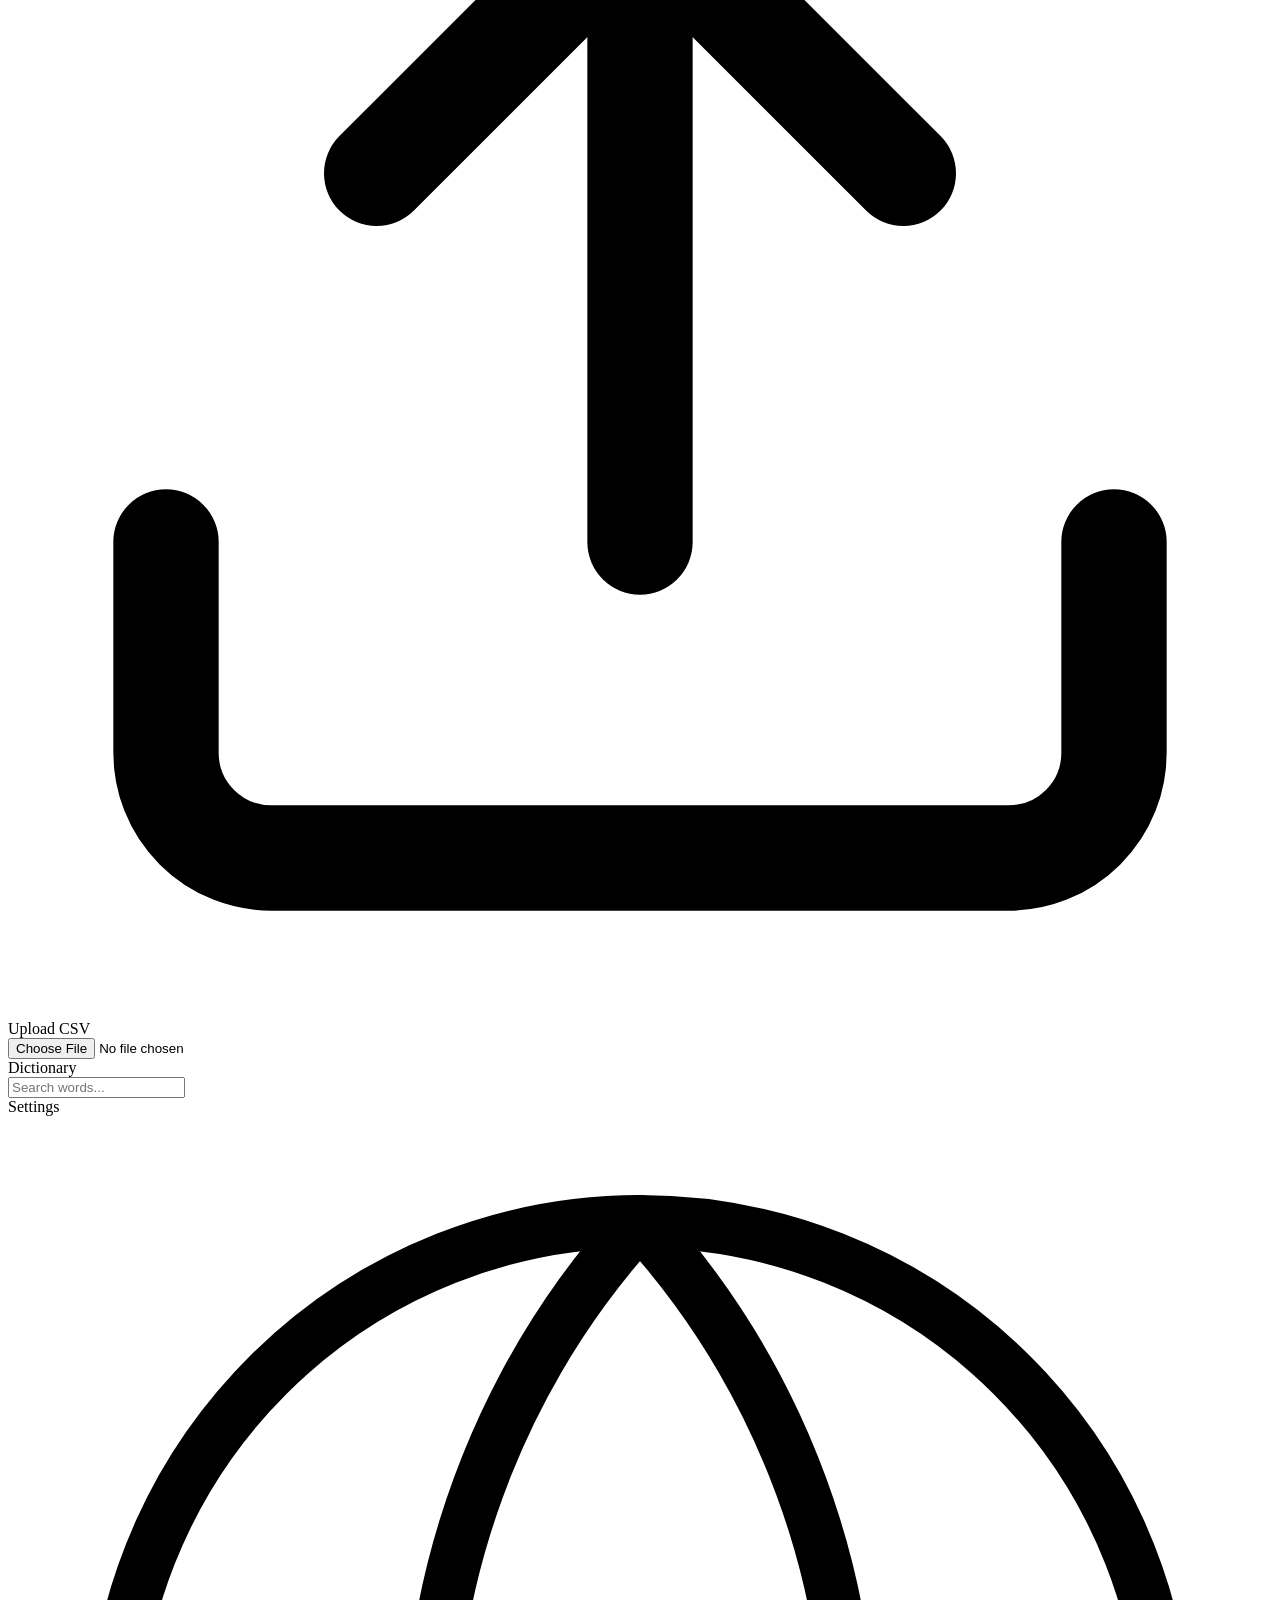
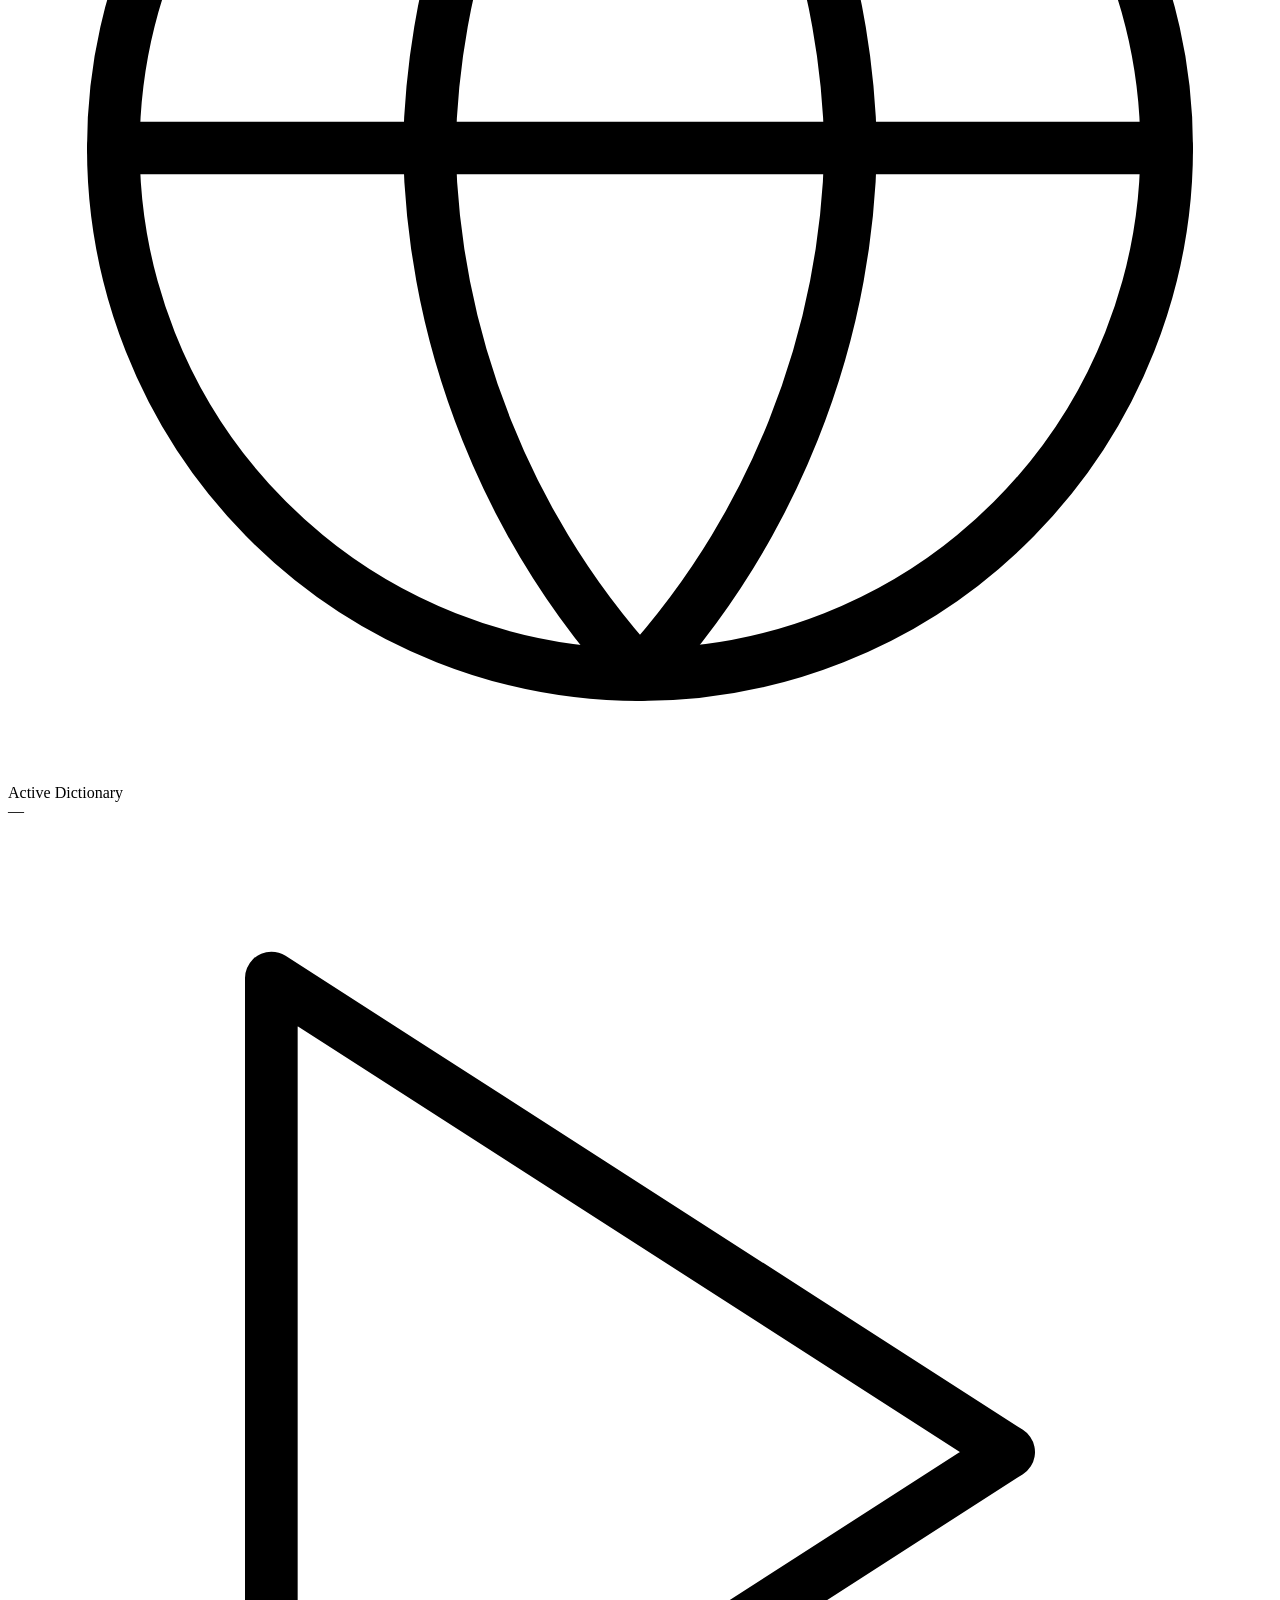
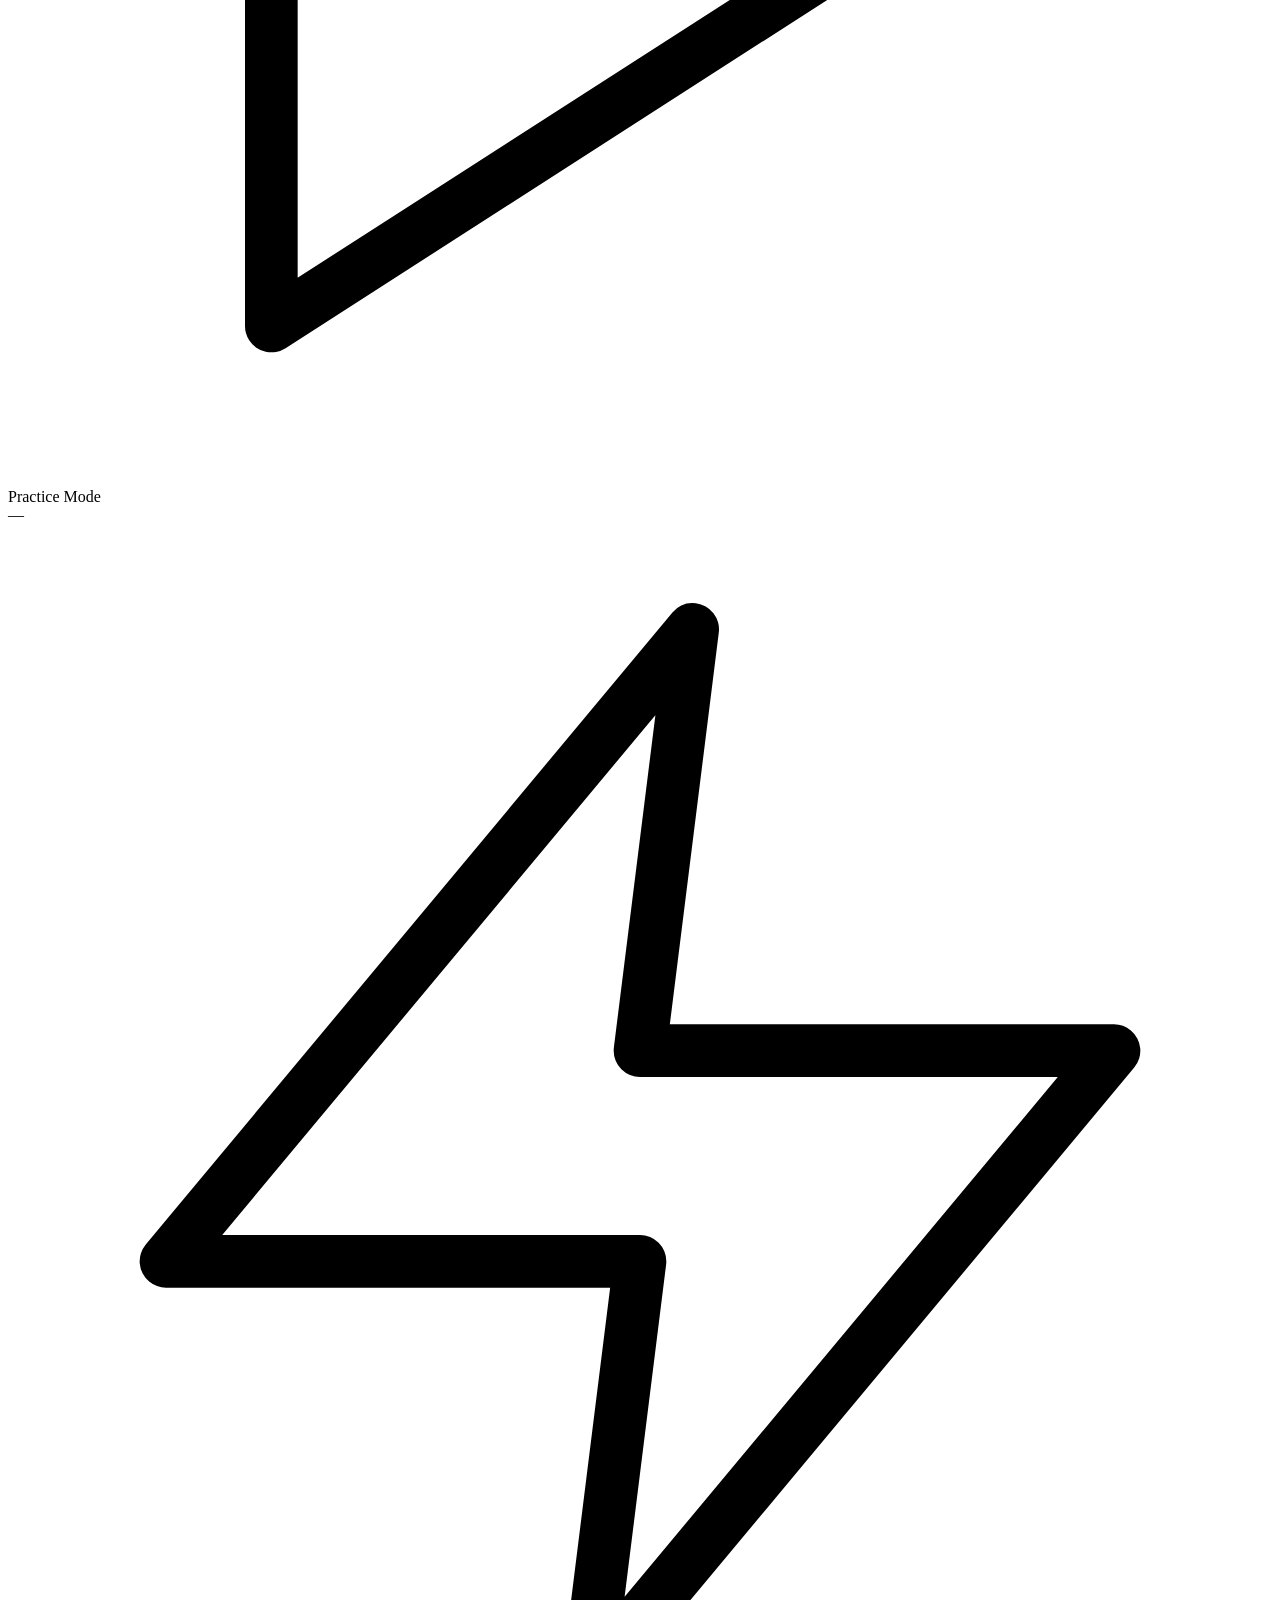
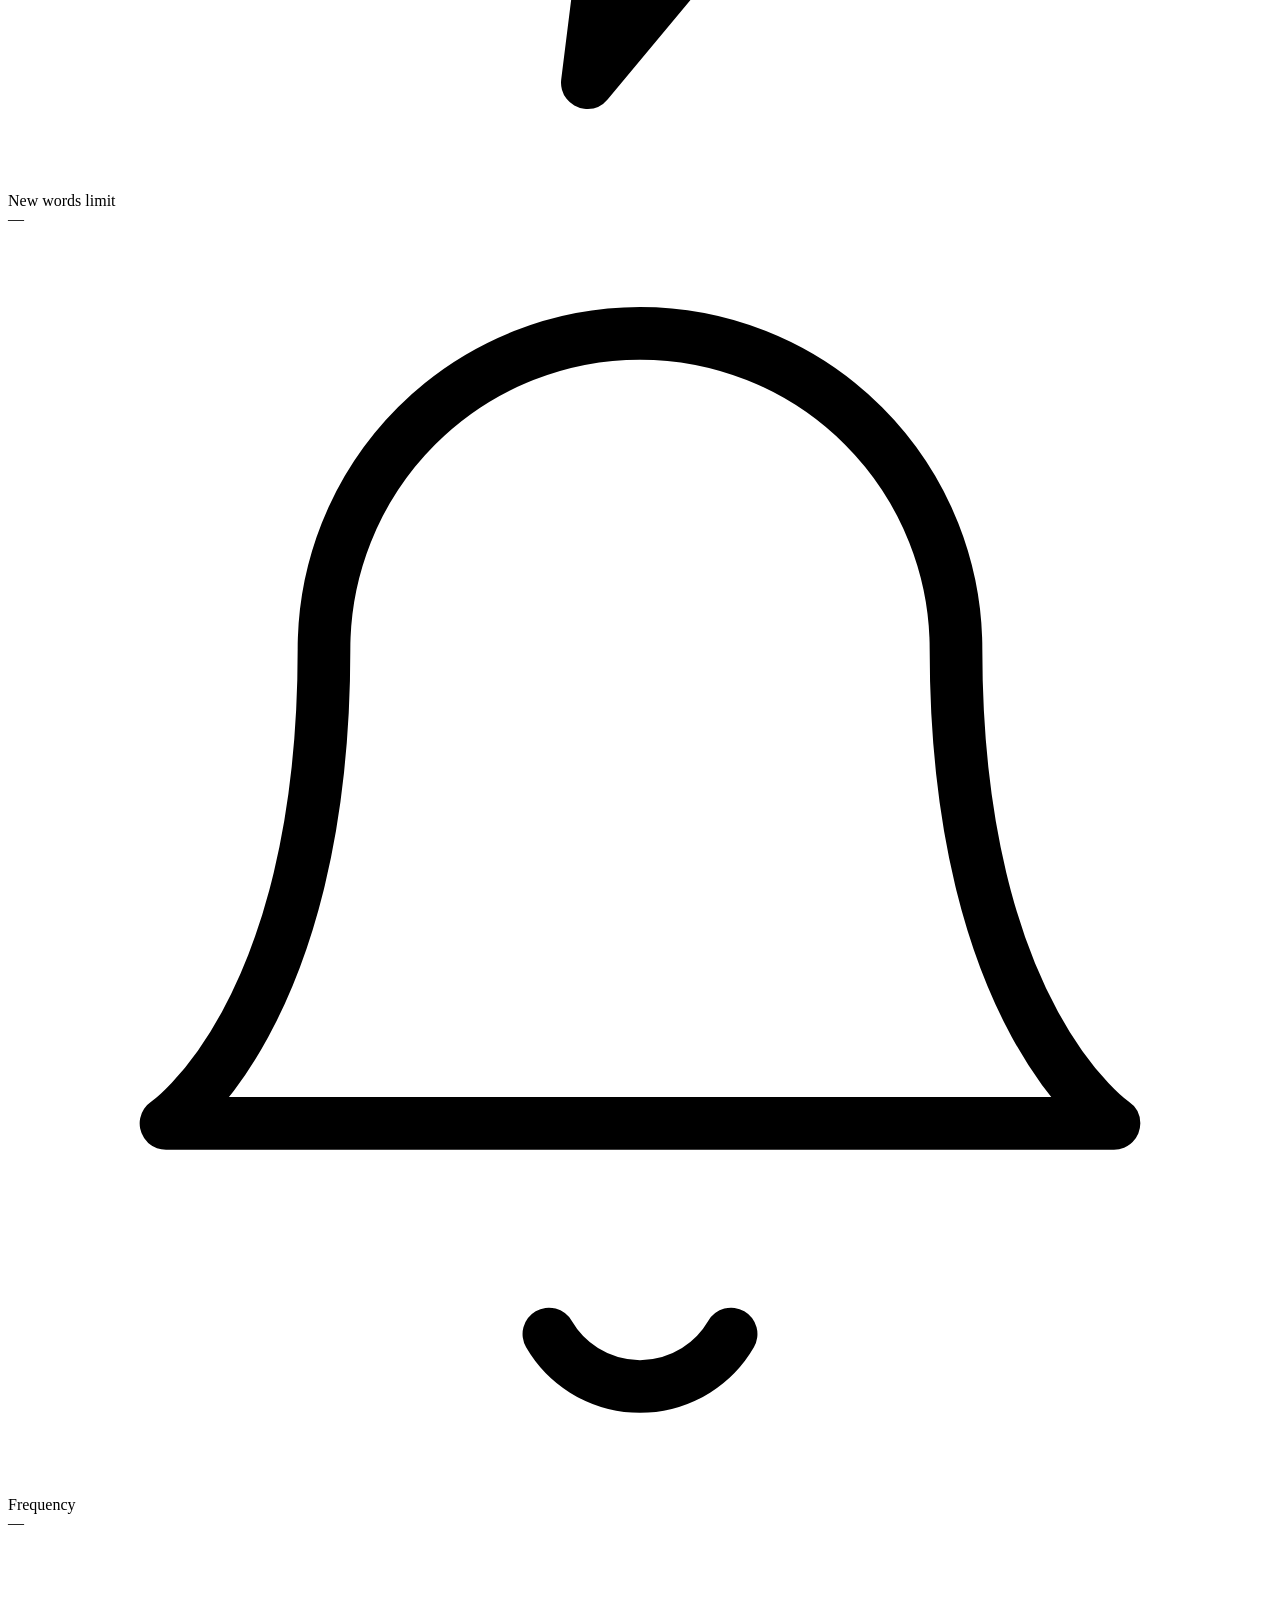
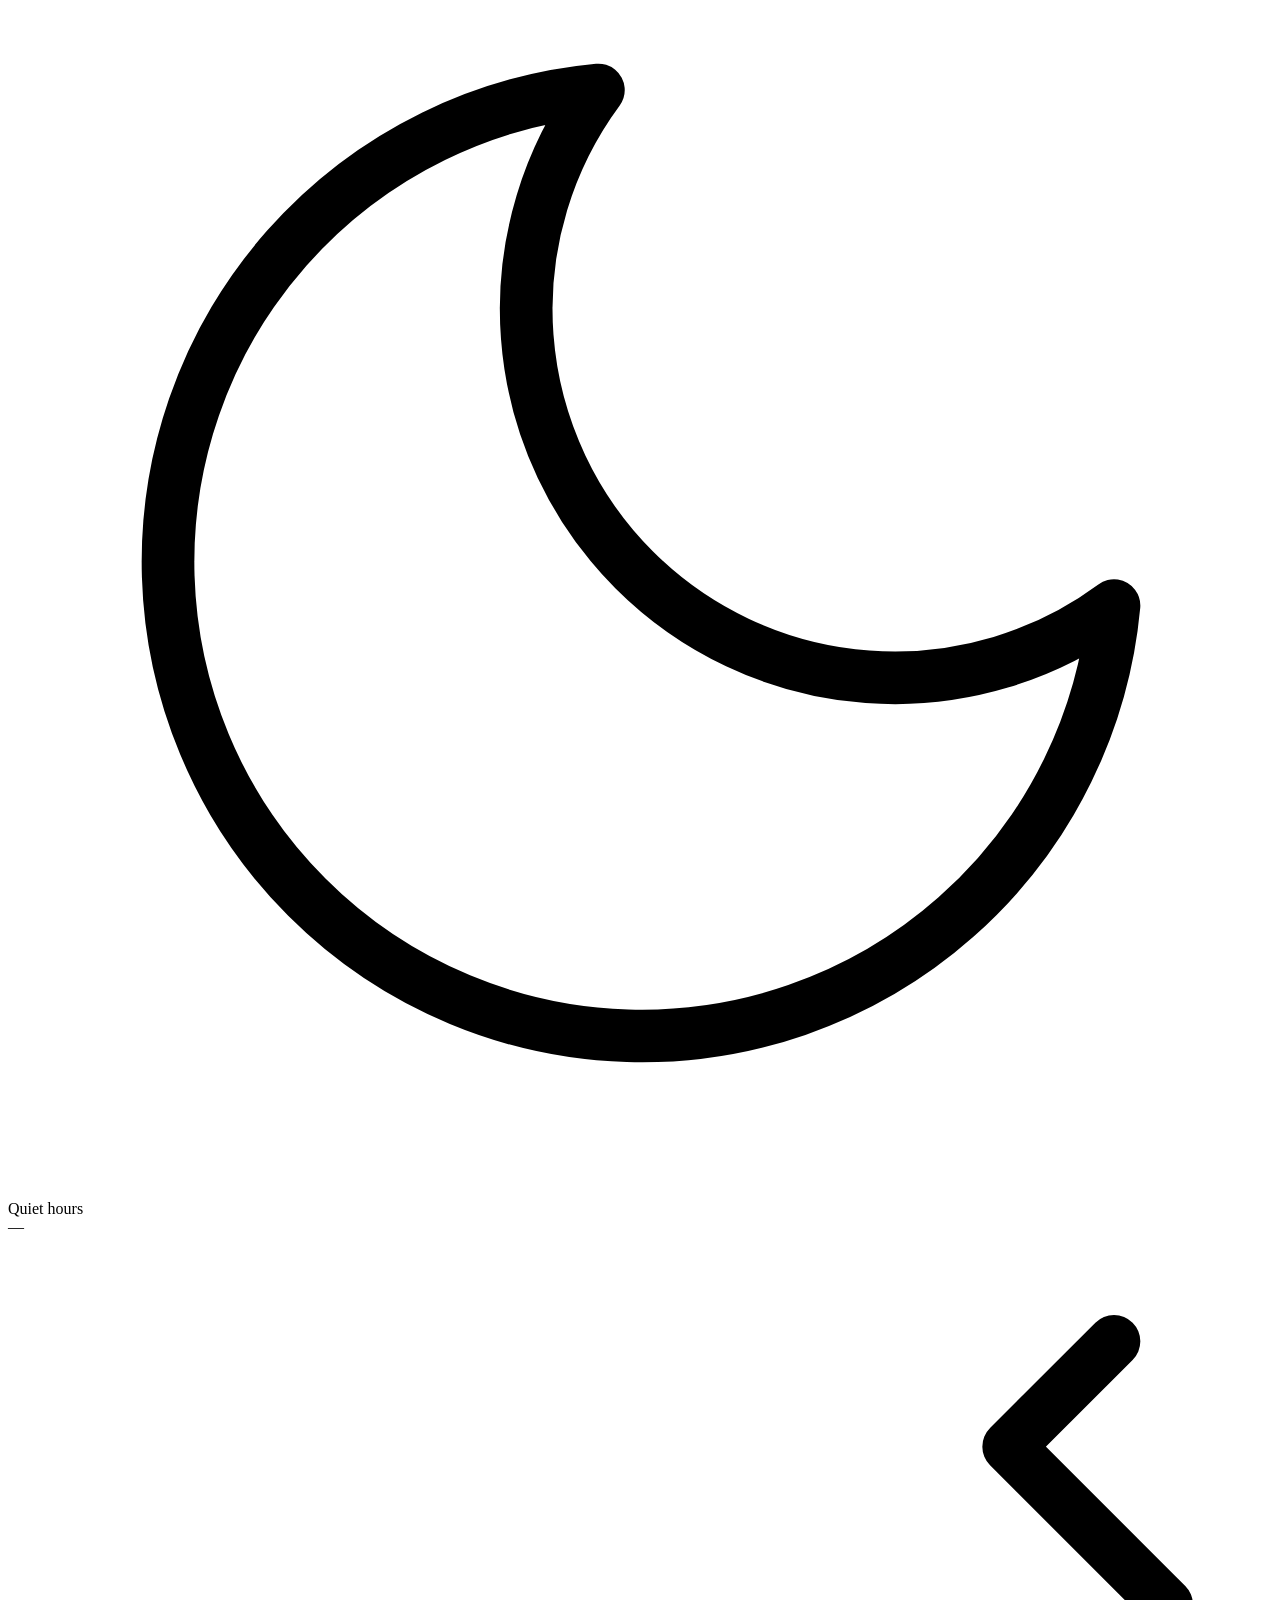
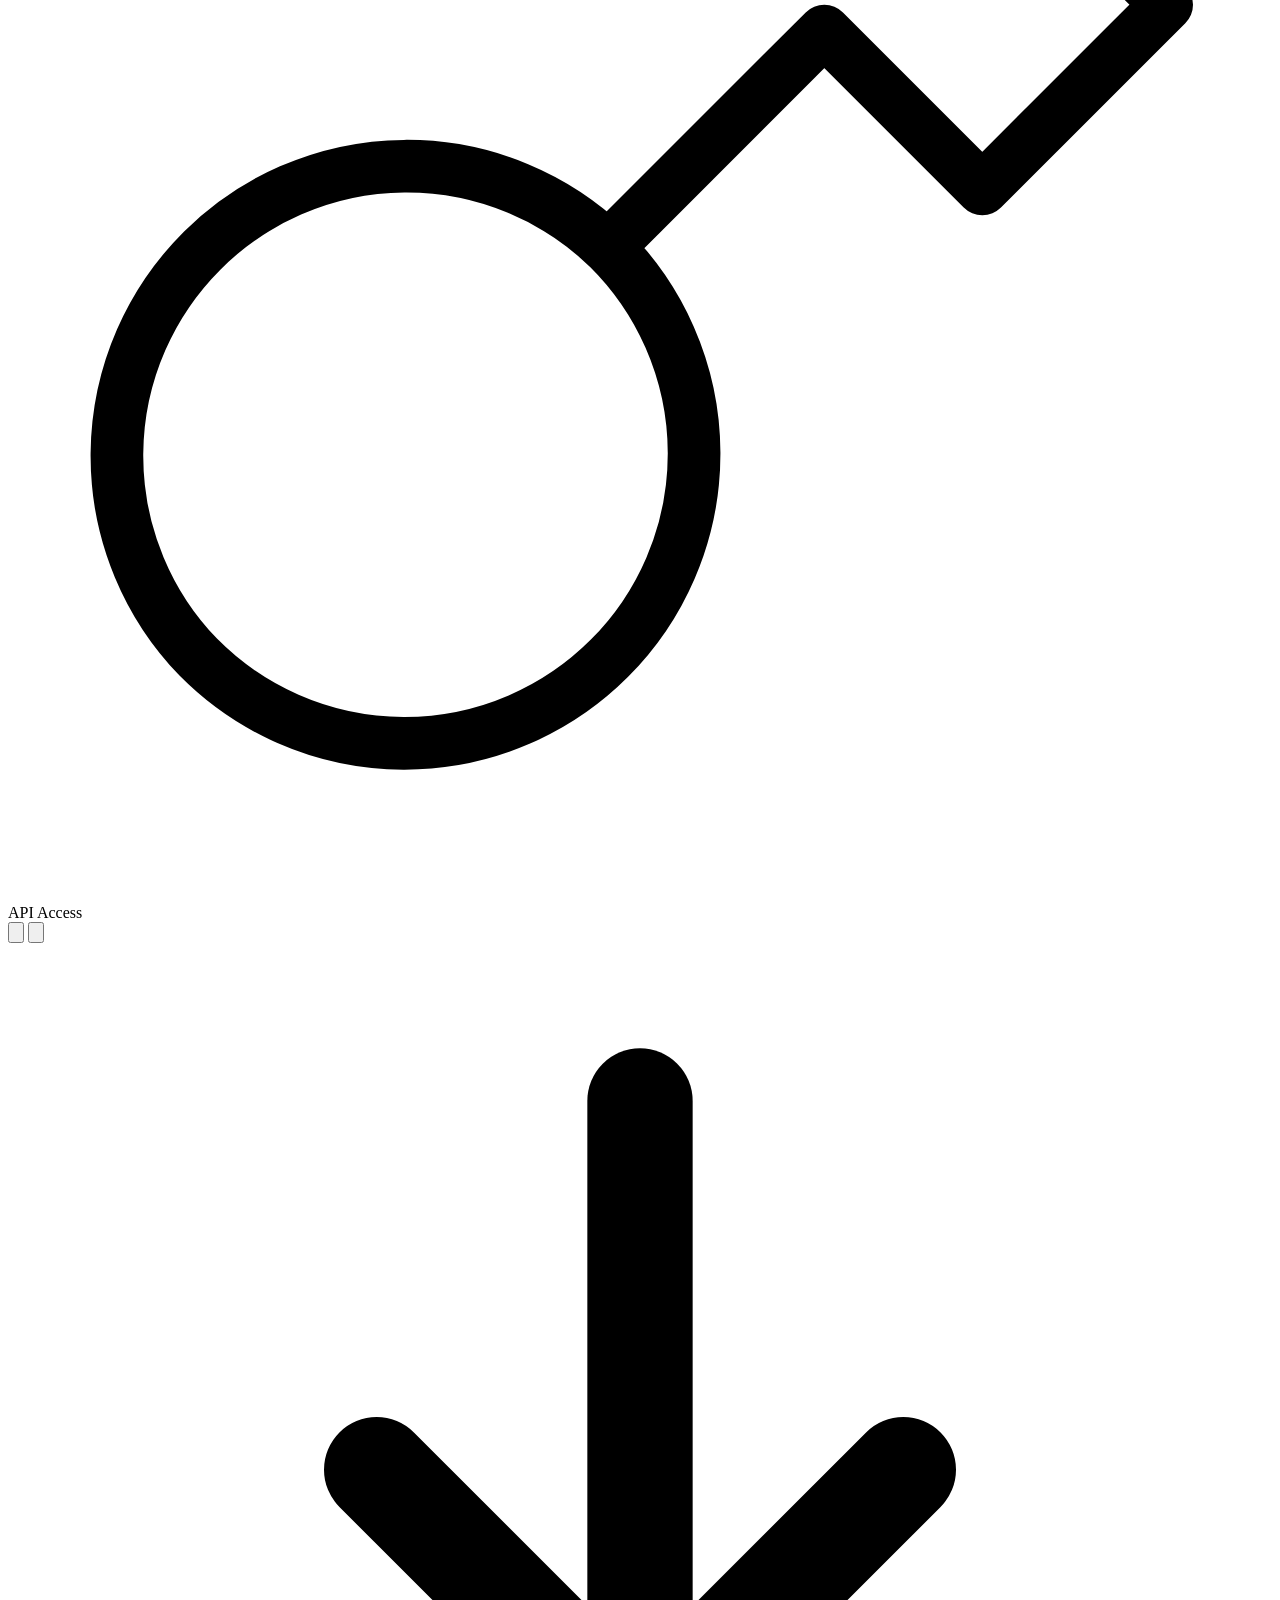
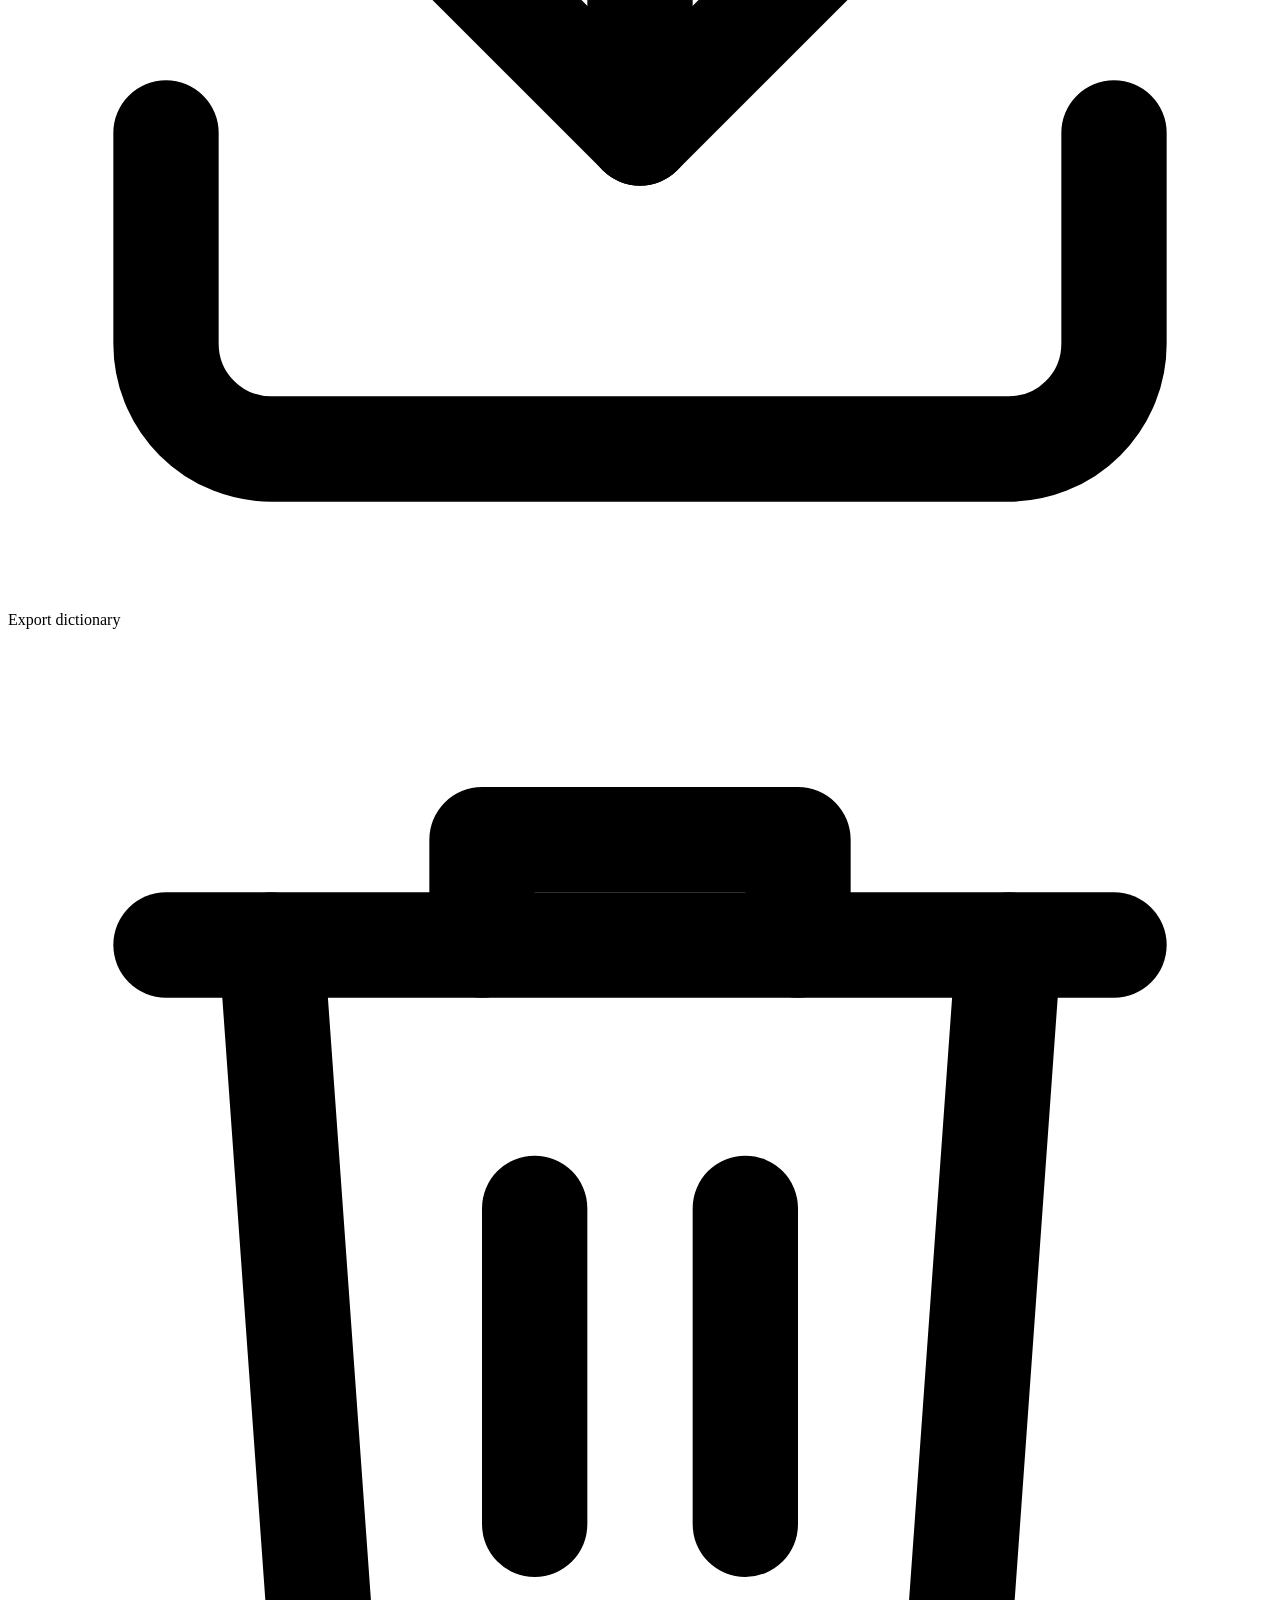
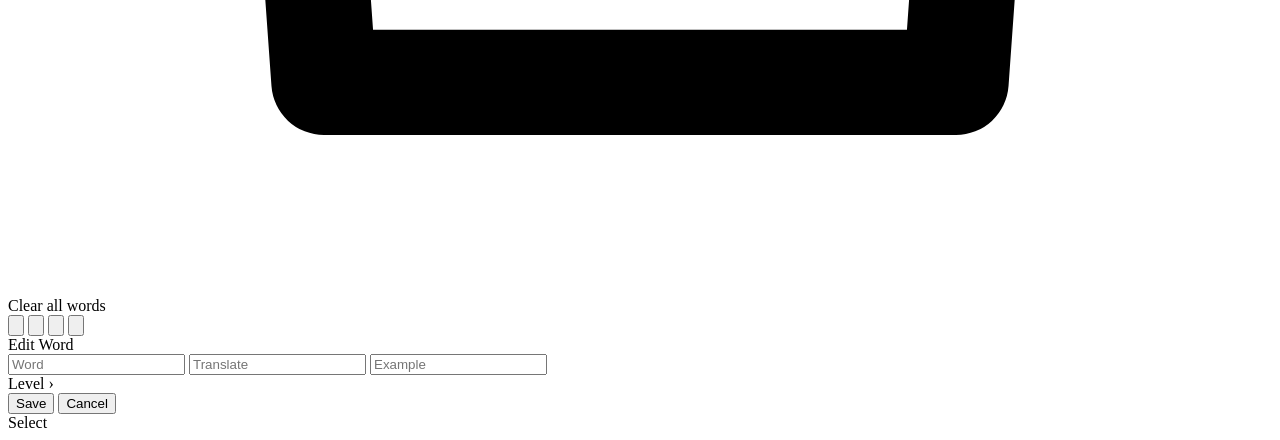
==== commit b856bb80: "fix: integrate API Access as a single settings row" ====
--- a/webapp/index.html
+++ b/webapp/index.html
@@ -217,26 +217,21 @@
     </div>
 
     <div class="card settings-group">
-      <div class="settings-header">API Access</div>
-      
-      <div class="settings-row" onclick="copyToken()">
-        <div class="settings-row-left">
-          <div class="settings-icon settings-icon-copy">
-            <svg viewBox="0 0 24 24" fill="none" stroke="currentColor" stroke-linecap="round" stroke-linejoin="round"><path d="M16 4h2a2 2 0 0 1 2 2v14a2 2 0 0 1-2 2H6a2 2 0 0 1-2-2V6a2 2 0 0 1 2-2h2"></path><rect x="8" y="2" width="8" height="4" rx="1" ry="1"></rect></svg>
-          </div>
-          <div class="settings-label">Copy API Token</div>
-        </div>
-        <div class="picker-value" style="display:none"></div>
-      </div>
-
-      <div class="settings-row" onclick="revokeToken()">
-        <div class="settings-row-left">
-          <div class="settings-icon settings-icon-revoke">
-            <svg viewBox="0 0 24 24" fill="none" stroke="currentColor" stroke-linecap="round" stroke-linejoin="round"><polyline points="23 4 23 10 17 10"></polyline><path d="M20.49 15a9 9 0 1 1-2.12-9.36L23 10"></path></svg>
-          </div>
-          <div class="settings-label">Revoke & Refresh</div>
-        </div>
-        <div class="picker-value" style="display:none"></div>
+      <div class="settings-row no-click">
+        <div class="settings-row-left">
+          <div class="settings-icon settings-icon-api">
+            <svg viewBox="0 0 24 24" fill="none" stroke="currentColor" stroke-linecap="round" stroke-linejoin="round"><path d="M21 2l-2 2m-7.61 7.61a5.5 5.5 0 1 1-7.778 7.778 5.5 5.5 0 0 1 7.777-7.777zm0 0L15.5 7.5m0 0l3 3L22 7l-3-3y-2.5z"></path></svg>
+          </div>
+          <div class="settings-label">API Access</div>
+        </div>
+        <div class="settings-row-actions">
+          <button class="row-btn" onclick="copyToken()" title="Copy Token">
+            <svg viewBox="0 0 24 24" fill="none" stroke="currentColor" stroke-width="2" stroke-linecap="round" stroke-linejoin="round"><path d="M16 4h2a2 2 0 0 1 2 2v14a2 2 0 0 1-2 2H6a2 2 0 0 1-2-2V6a2 2 0 0 1 2-2h2"></path><rect x="8" y="2" width="8" height="4" rx="1" ry="1"></rect></svg>
+          </button>
+          <button class="row-btn row-btn-danger" onclick="revokeToken()" title="Revoke Token">
+            <svg viewBox="0 0 24 24" fill="none" stroke="currentColor" stroke-width="2" stroke-linecap="round" stroke-linejoin="round"><polyline points="23 4 23 10 17 10"></polyline><path d="M20.49 15a9 9 0 1 1-2.12-9.36L23 10"></path></svg>
+          </button>
+        </div>
       </div>
     </div>
 
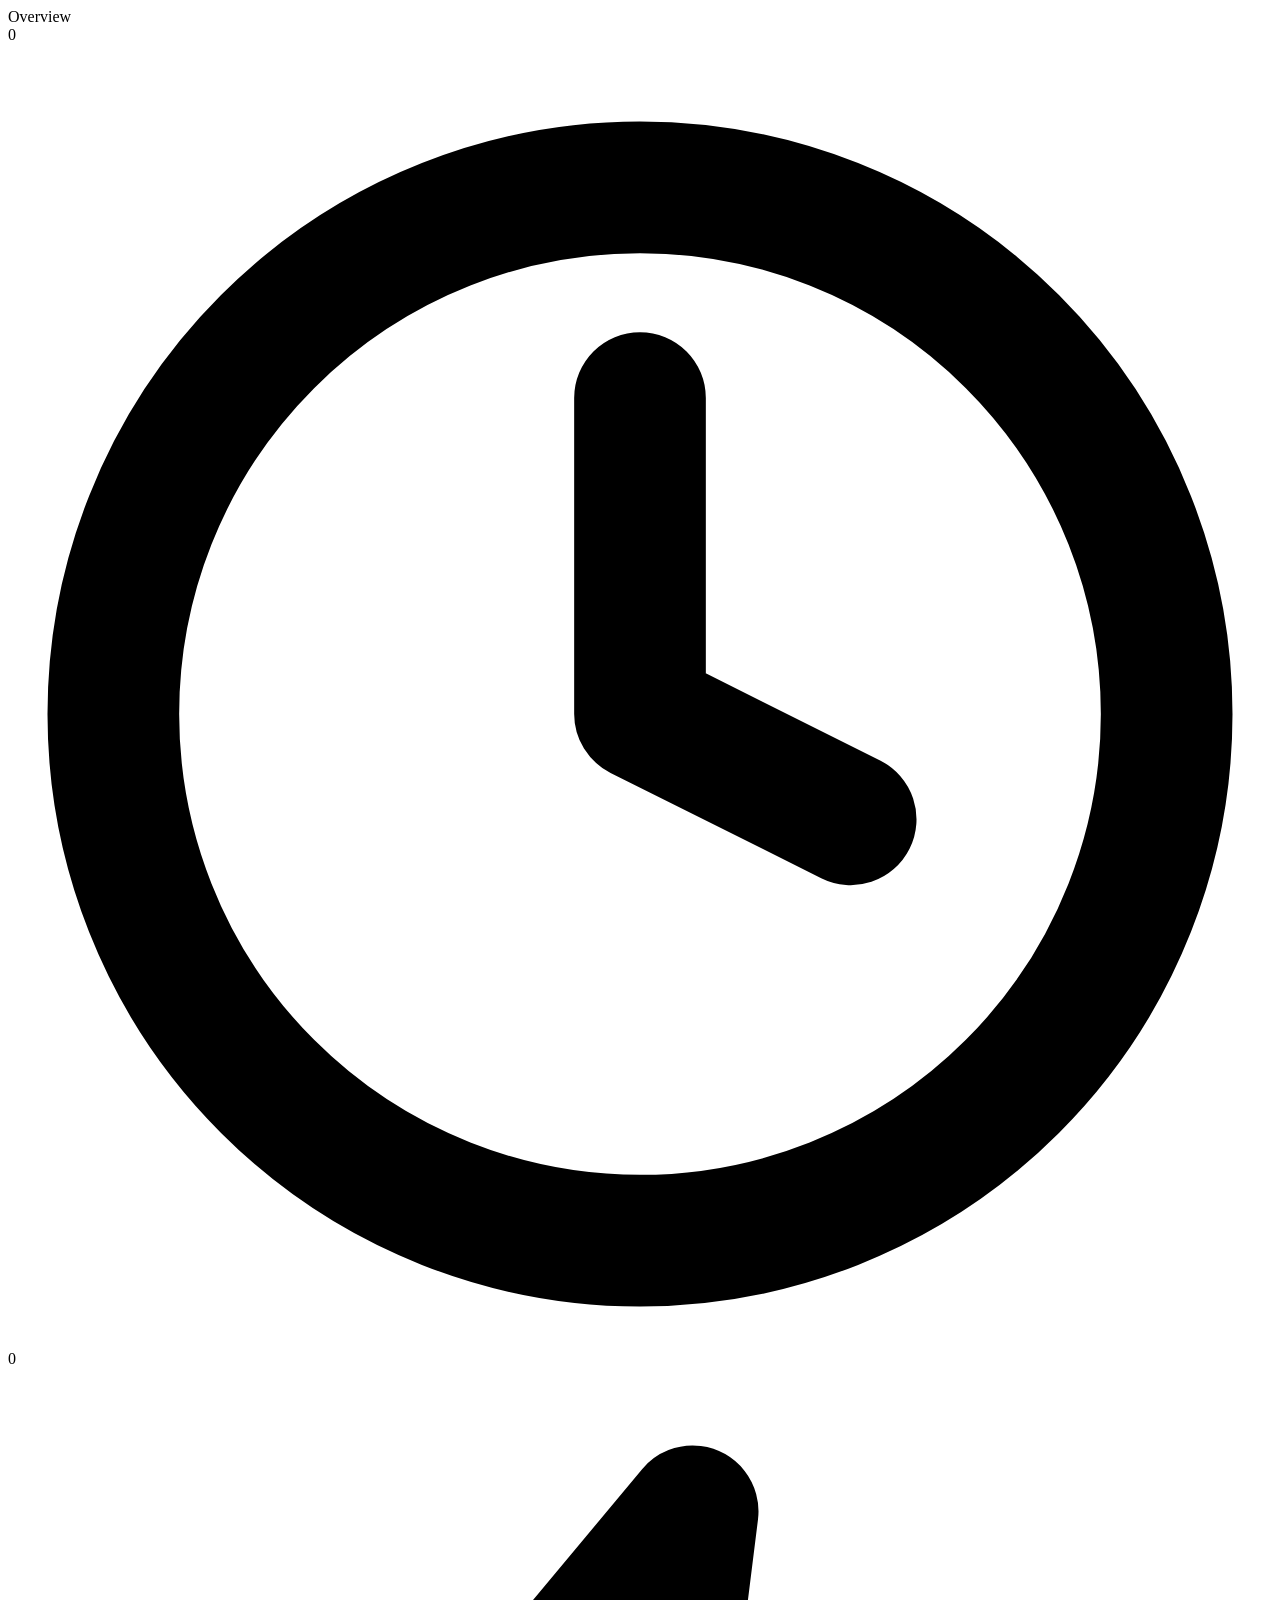
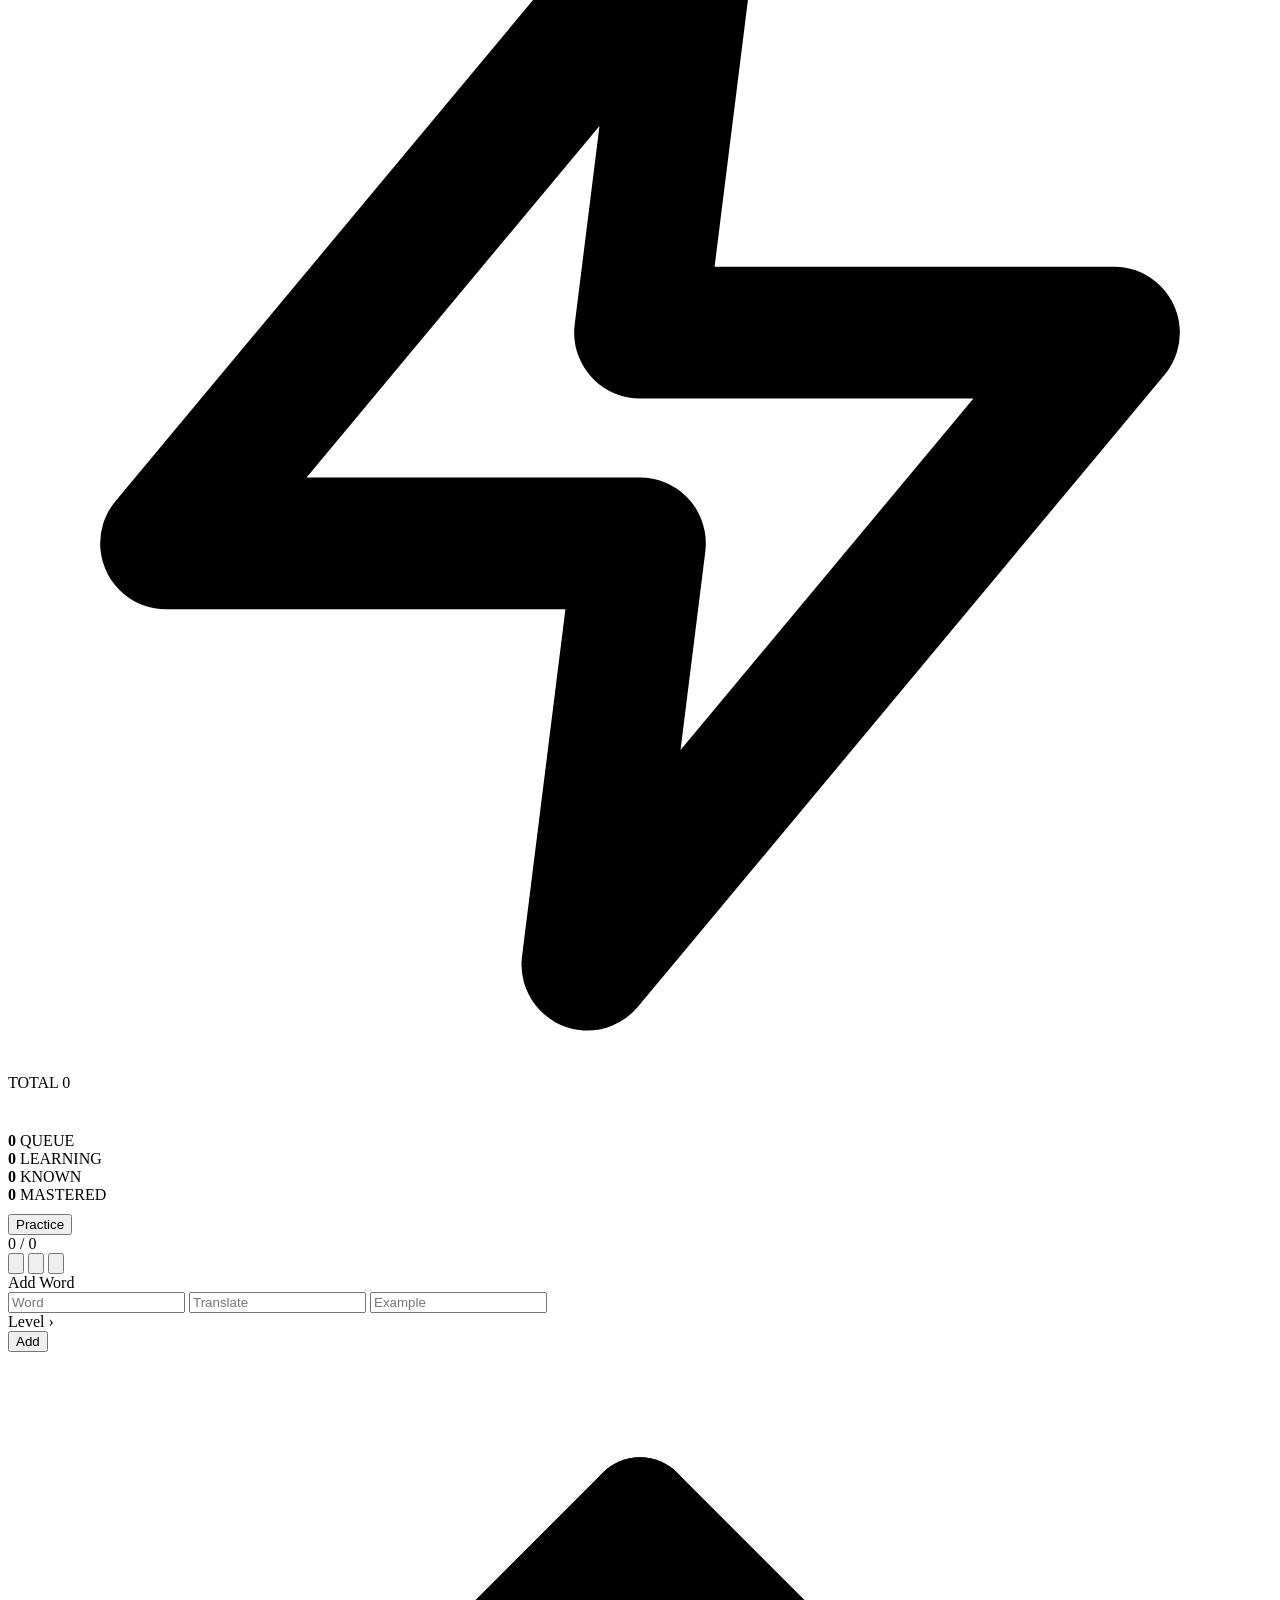
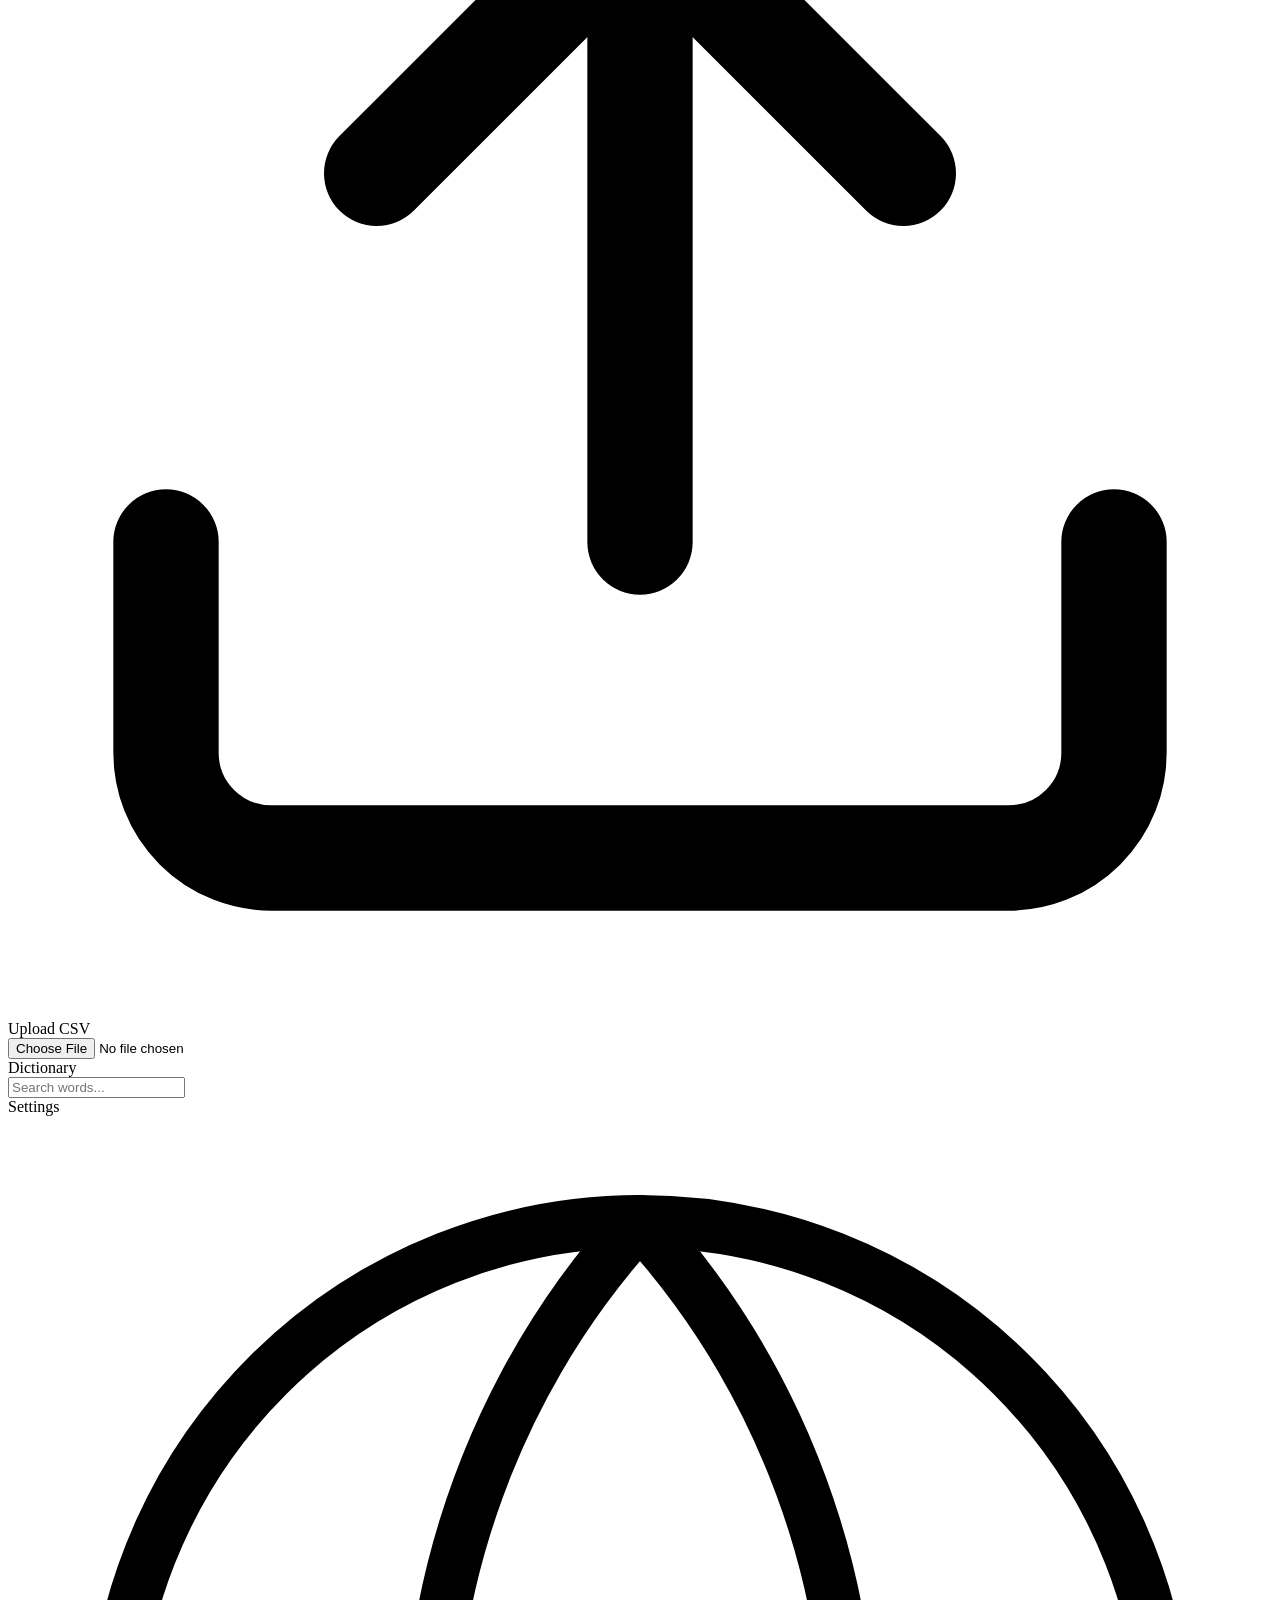
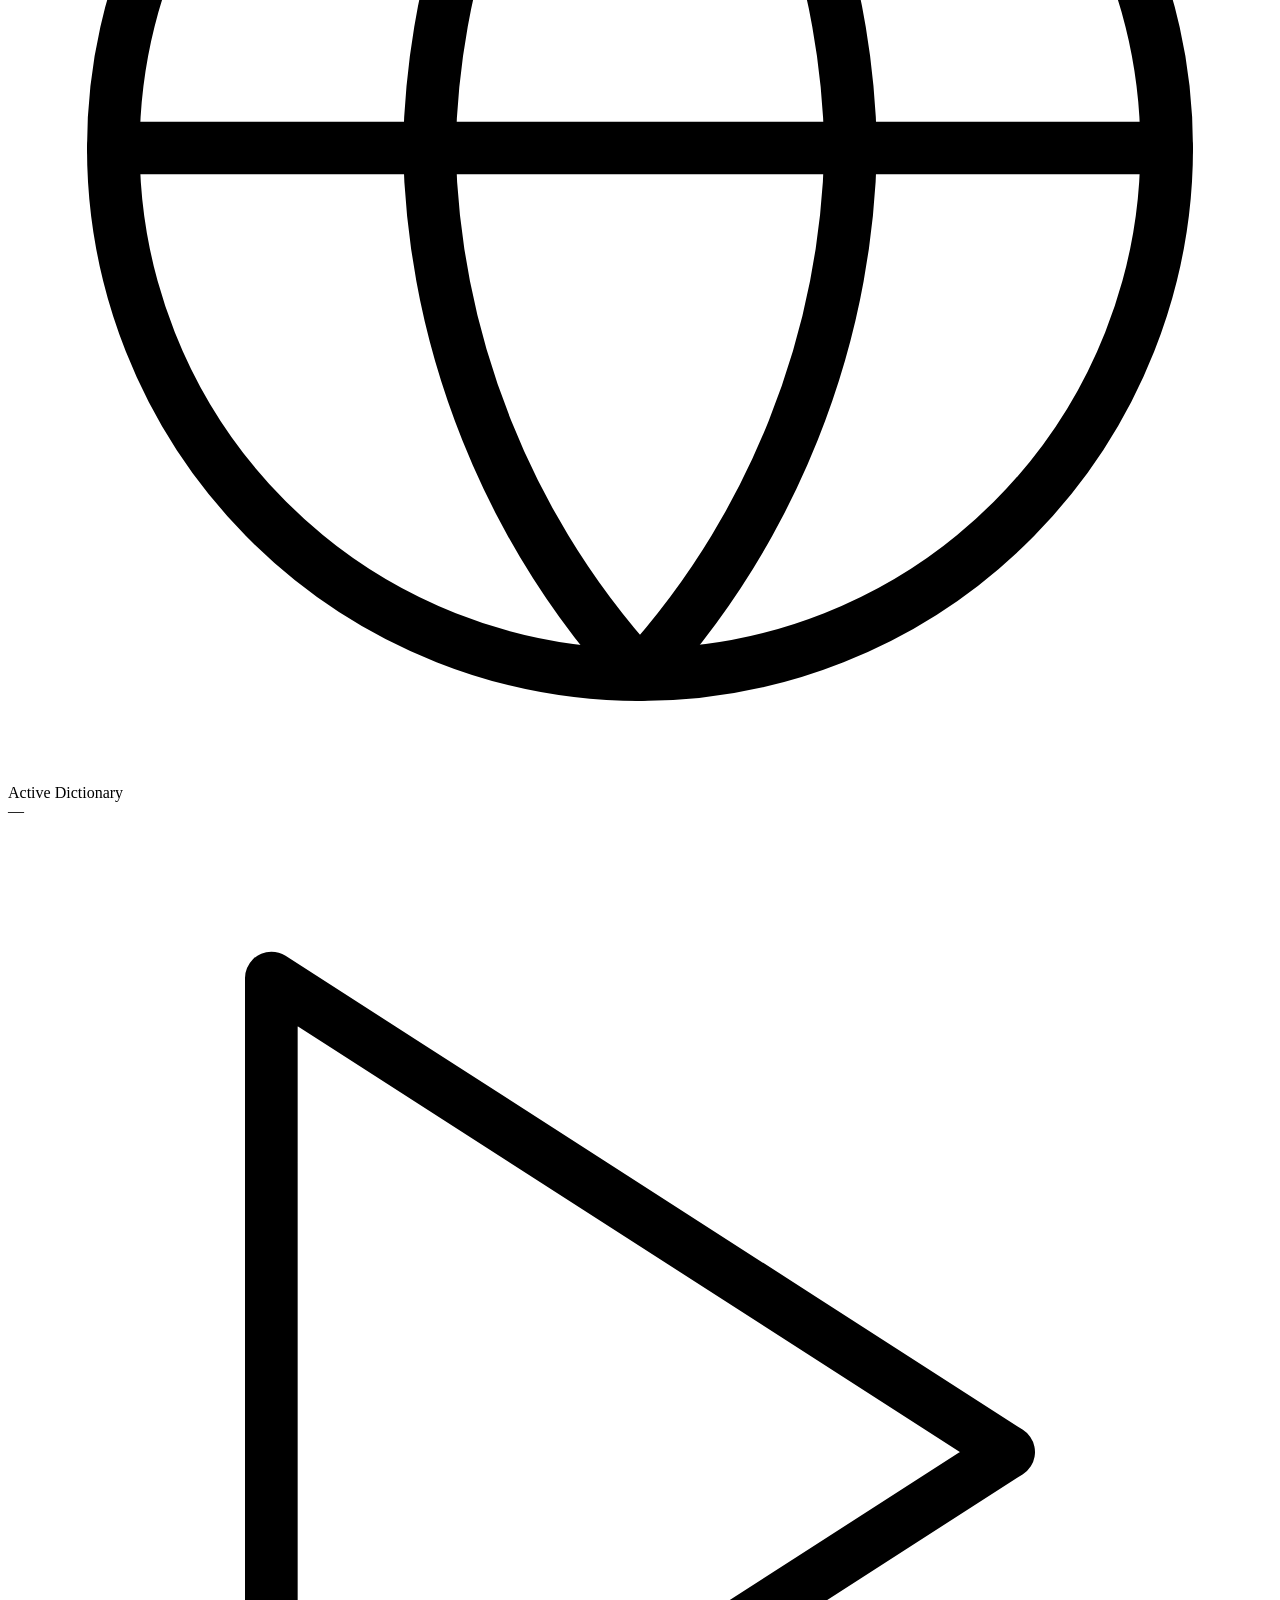
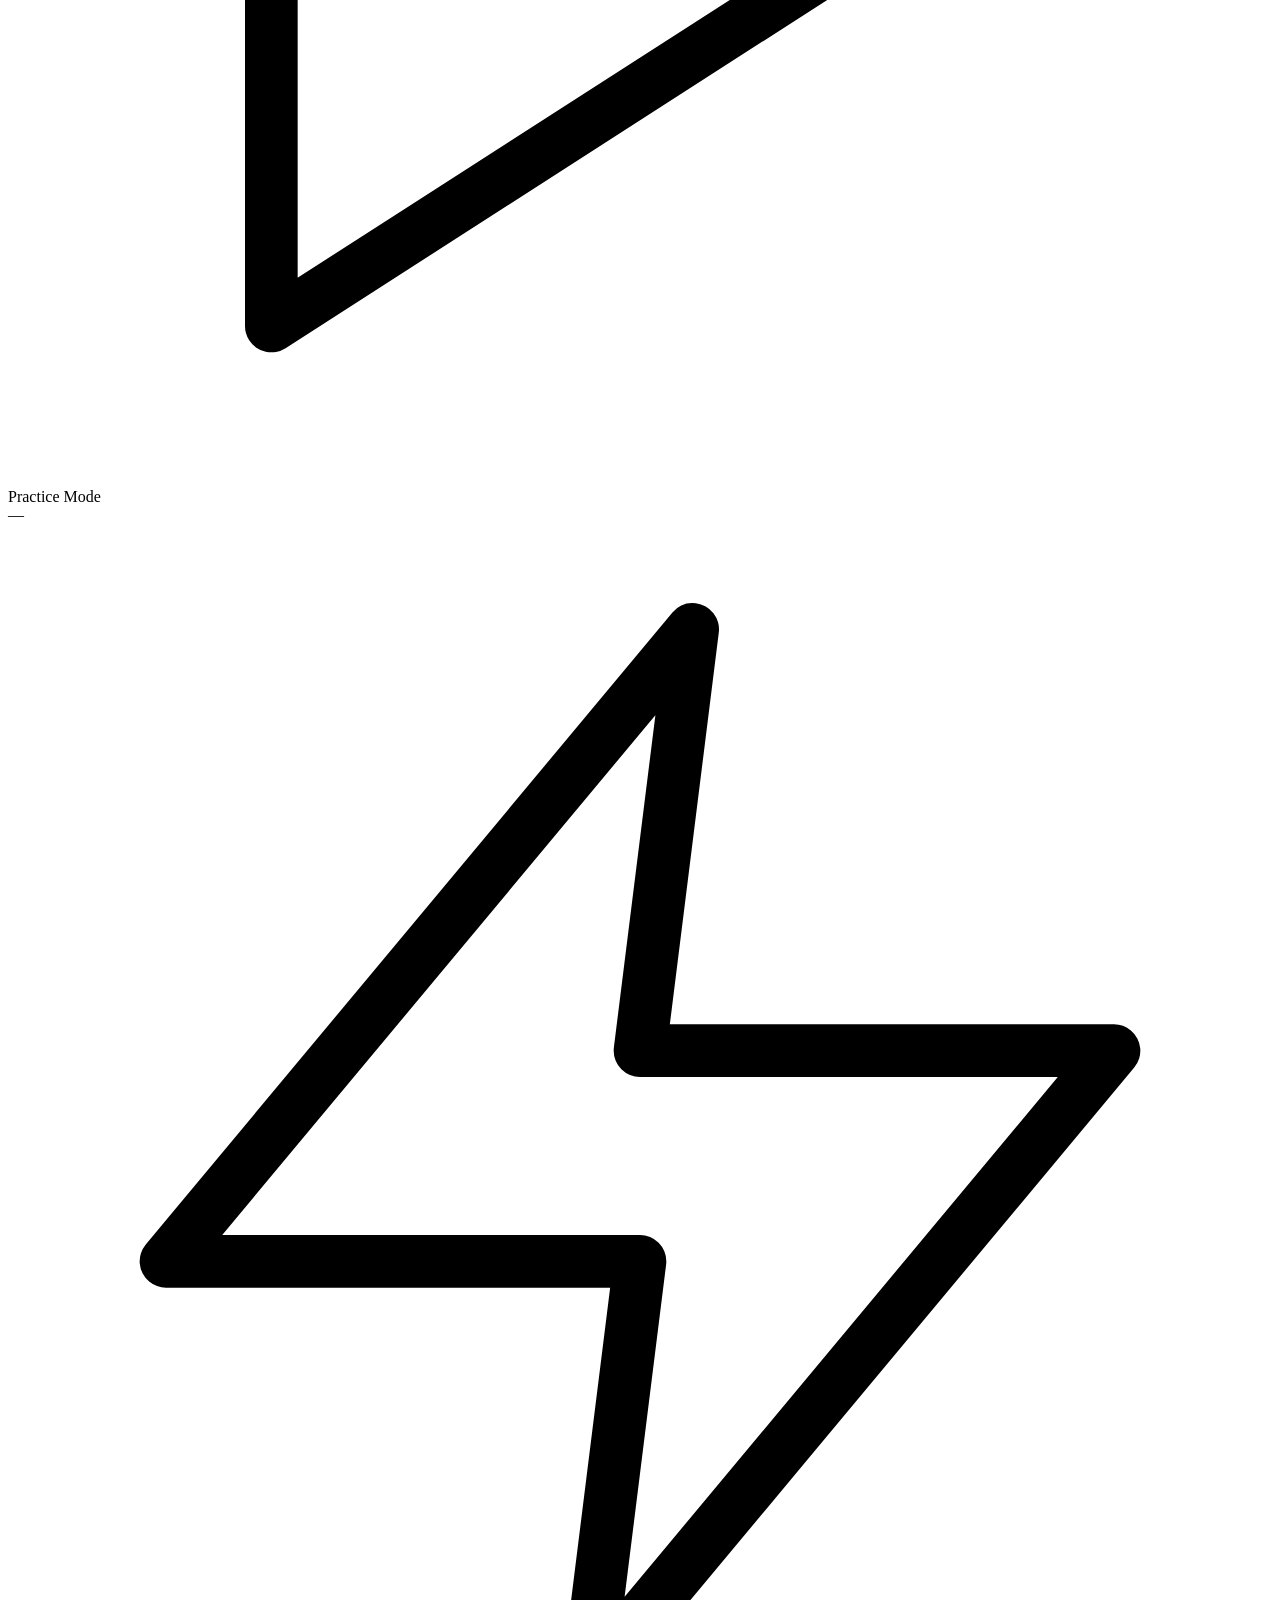
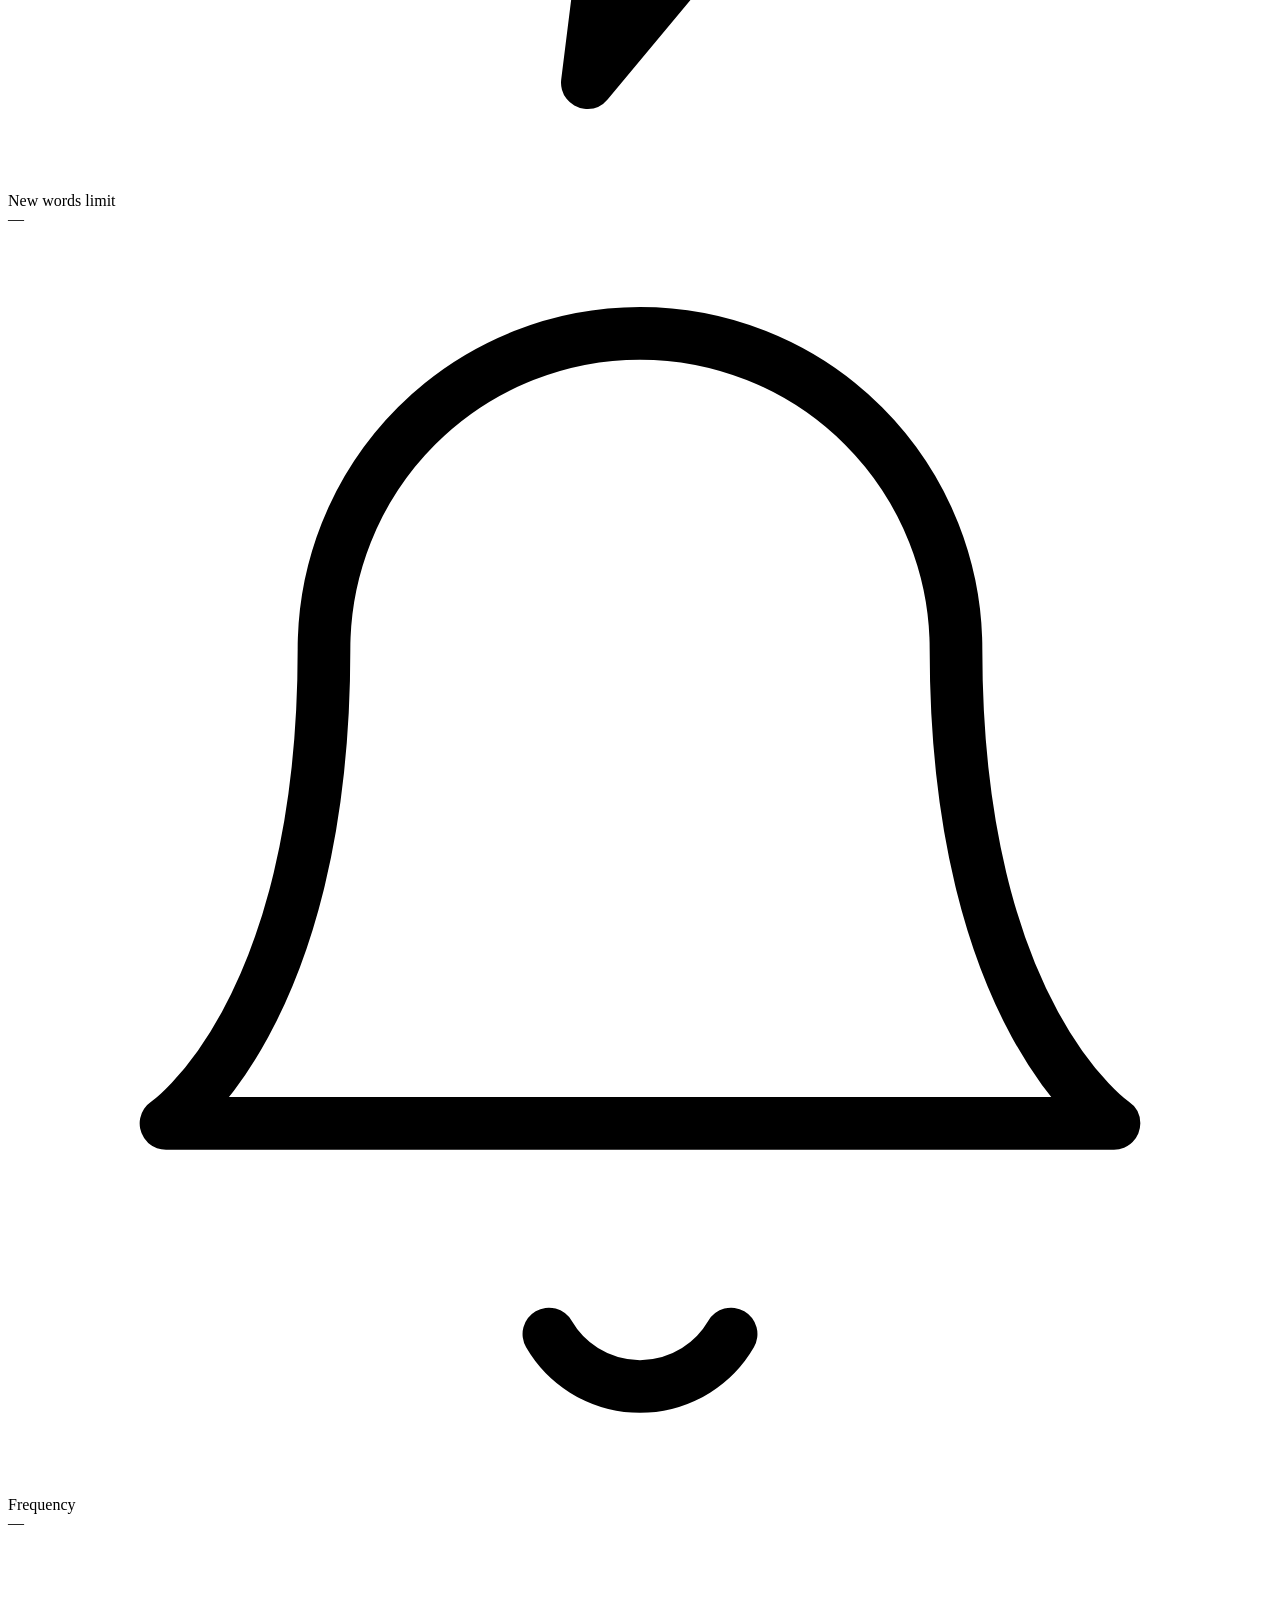
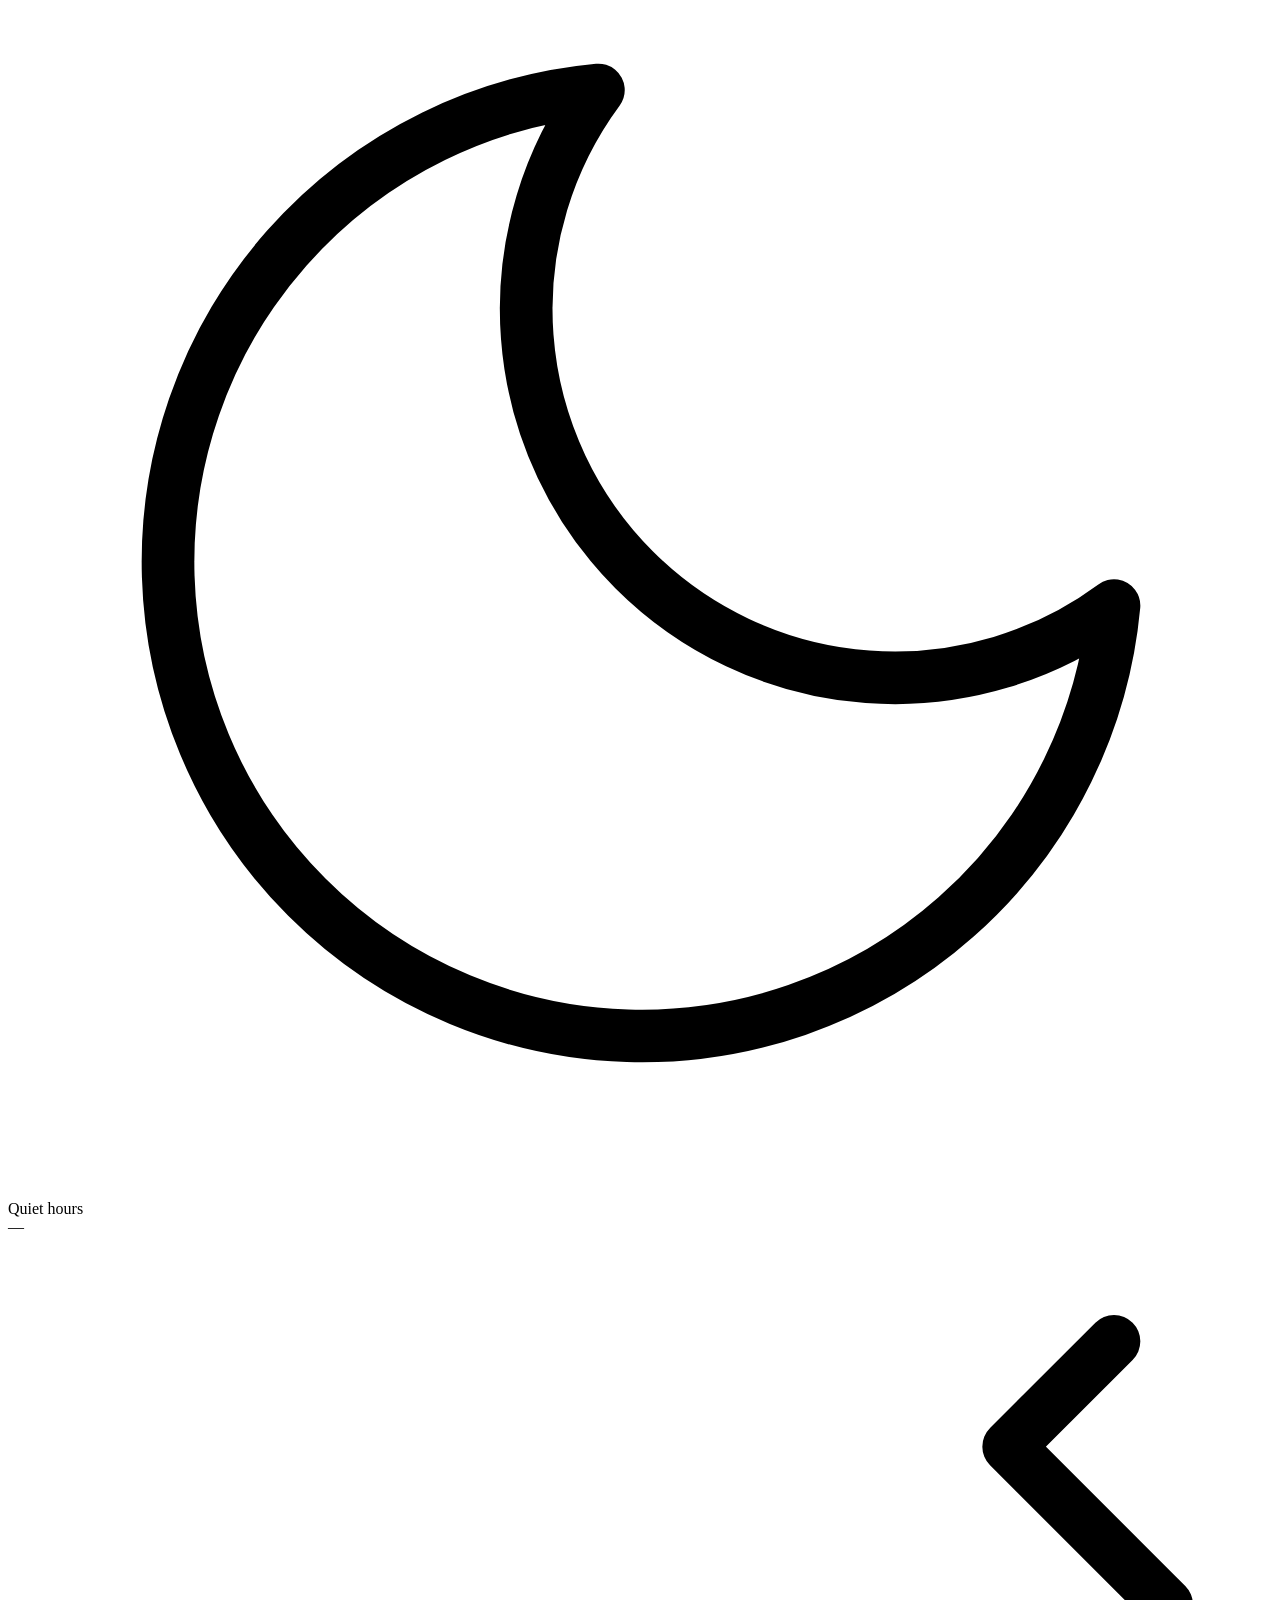
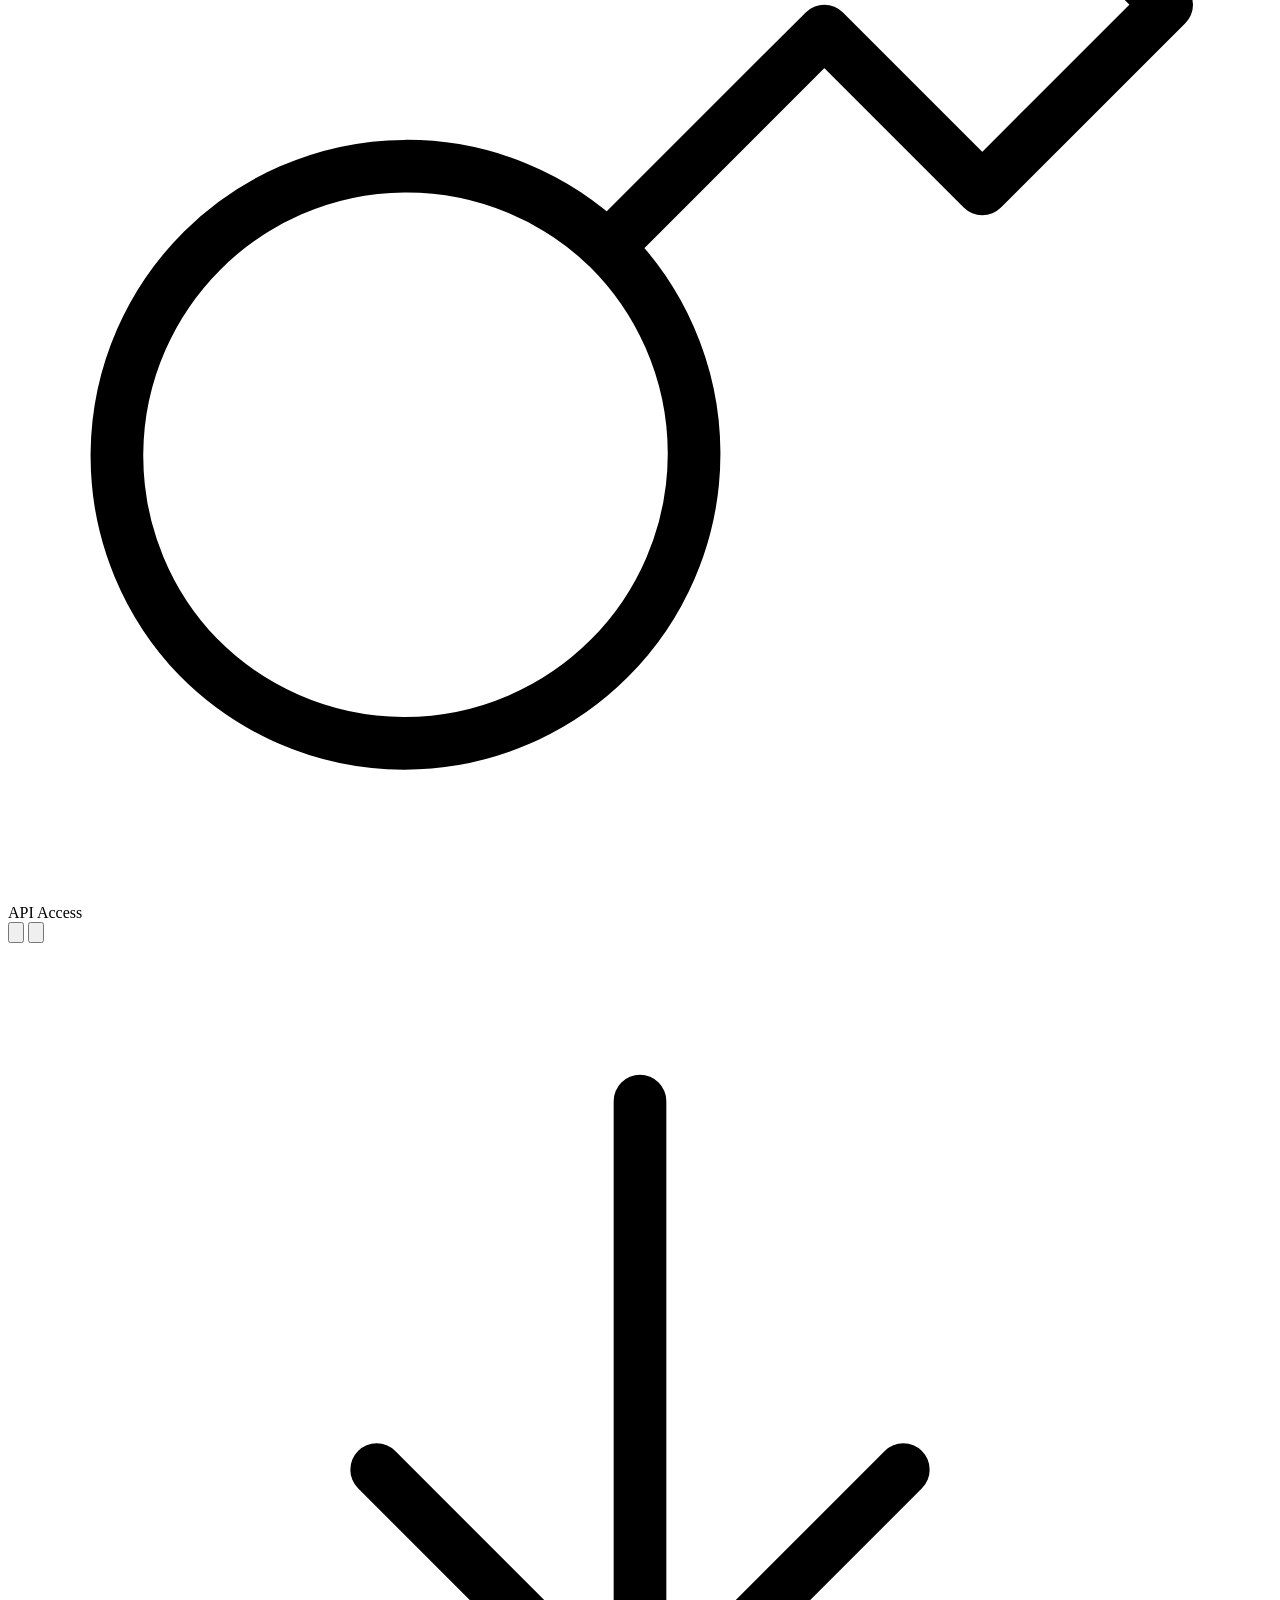
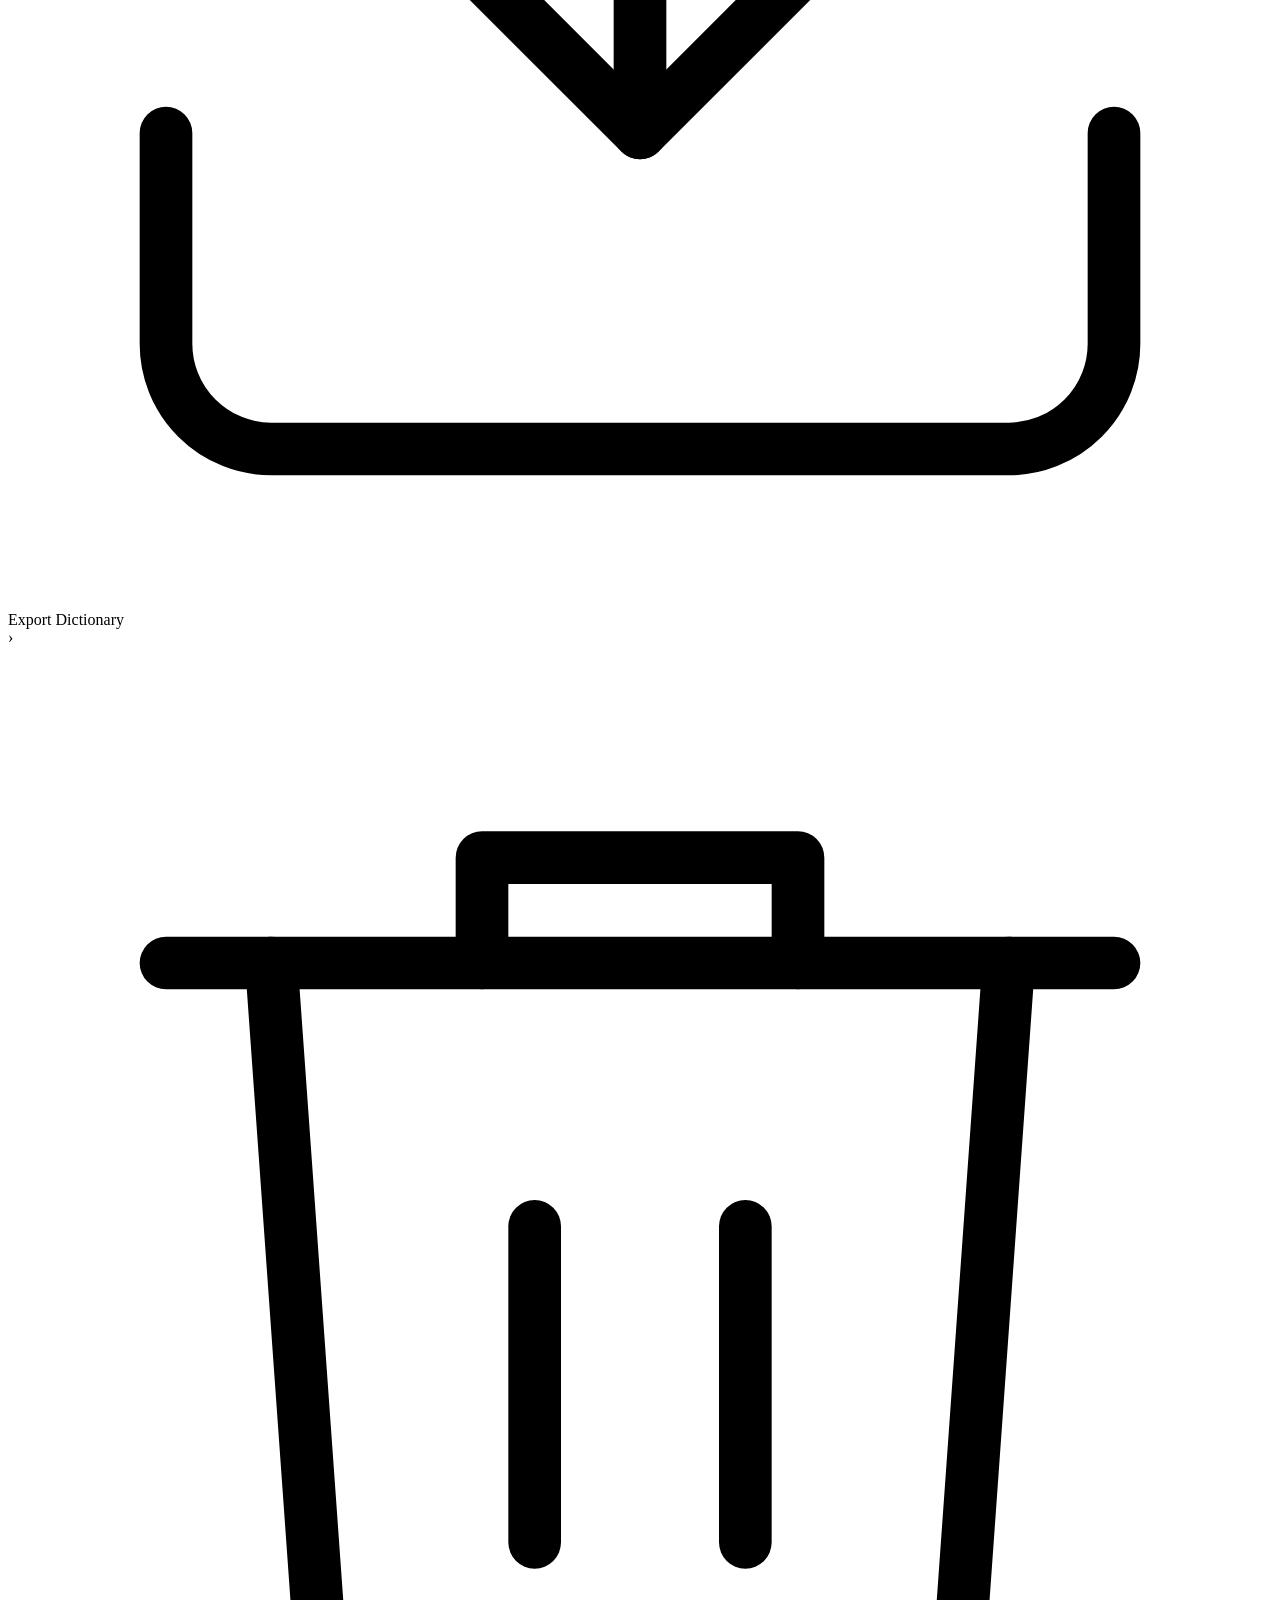
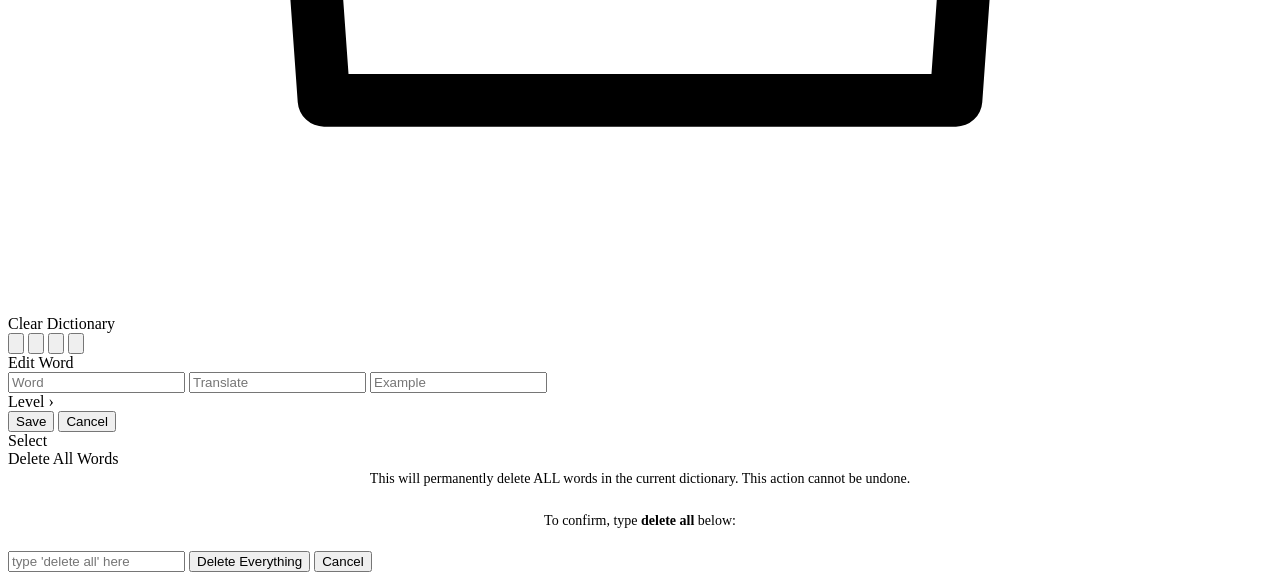
==== commit 6352f888: "add: secure delete all words" ====
--- a/webapp/index.html
+++ b/webapp/index.html
@@ -235,14 +235,23 @@
       </div>
     </div>
 
-    <div class="capsule-wrapper">
-      <div class="capsule" onclick="shareWords()">
-        <svg viewBox="0 0 24 24" fill="none" stroke="currentColor" stroke-width="2" stroke-linecap="round" stroke-linejoin="round"><path d="M21 15v4a2 2 0 0 1-2 2H5a2 2 0 0 1-2-2v-4"/><polyline points="7 10 12 15 17 10"/><line x1="12" y1="15" x2="12" y2="3"/></svg>
-        Export dictionary
-      </div>
-      <div class="capsule capsule-danger" onclick="clearAllWords()">
-        <svg viewBox="0 0 24 24" fill="none" stroke="currentColor" stroke-width="2" stroke-linecap="round" stroke-linejoin="round"><polyline points="3 6 5 6 21 6"></polyline><path d="M19 6l-1 14H6L5 6"></path><path d="M10 11v6"></path><path d="M14 11v6"></path><path d="M9 6V4h6v2"></path></svg>
-        Clear all words
+    <div class="card settings-group">
+      <div class="settings-row" onclick="shareWords()">
+        <div class="settings-row-left">
+          <div class="settings-icon settings-icon-export">
+            <svg viewBox="0 0 24 24" fill="none" stroke="currentColor" stroke-linecap="round" stroke-linejoin="round"><path d="M21 15v4a2 2 0 0 1-2 2H5a2 2 0 0 1-2-2v-4"/><polyline points="7 10 12 15 17 10"/><line x1="12" y1="15" x2="12" y2="3"/></svg>
+          </div>
+          <div class="settings-label">Export Dictionary</div>
+        </div>
+        <div class="picker-trigger-arrow">›</div>
+      </div>
+      <div class="settings-row" onclick="openDeleteAllSheet()">
+        <div class="settings-row-left">
+          <div class="settings-icon settings-icon-delete">
+            <svg viewBox="0 0 24 24" fill="none" stroke="currentColor" stroke-linecap="round" stroke-linejoin="round"><polyline points="3 6 5 6 21 6"></polyline><path d="M19 6l-1 14H6L5 6"></path><path d="M10 11v6"></path><path d="M14 11v6"></path><path d="M9 6V4h6v2"></path></svg>
+          </div>
+          <div class="settings-label-danger">Clear Dictionary</div>
+        </div>
       </div>
     </div>
   </div>
@@ -290,6 +299,19 @@
     <div id="picker-list" class="picker-list"></div>
   </div>
 
+  <!-- Delete All Confirmation Sheet -->
+  <div id="delete-all-overlay" class="edit-overlay" onclick="closeDeleteAllSheet()"></div>
+  <div id="delete-all-sheet" class="edit-sheet">
+    <div class="edit-sheet-title">Delete All Words</div>
+    <div style="text-align:center; color:var(--text-secondary); margin-bottom:20px; font-size:14px; line-height:1.5;">
+      This will permanently delete ALL words in the current dictionary. This action cannot be undone.<br><br>
+      To confirm, type <b>delete all</b> below:
+    </div>
+    <input type="text" id="delete-confirm-input" class="form-input" placeholder="type 'delete all' here" oninput="onDeleteAllInput(this.value)" autocomplete="off">
+    <button id="btn-delete-all-confirm" class="btn btn-destructive is-disabled" onclick="executeDeleteAll()">Delete Everything</button>
+    <button class="btn btn-secondary" onclick="closeDeleteAllSheet()">Cancel</button>
+  </div>
+
   <canvas id="confetti-canvas" style="position:fixed; inset:0; width:100%; height:100%; pointer-events:none; z-index:2000;"></canvas>
   <script src="https://telegram.org/js/telegram-web-app.js"></script>
   <script type="module" src="static/js/app.js"></script>
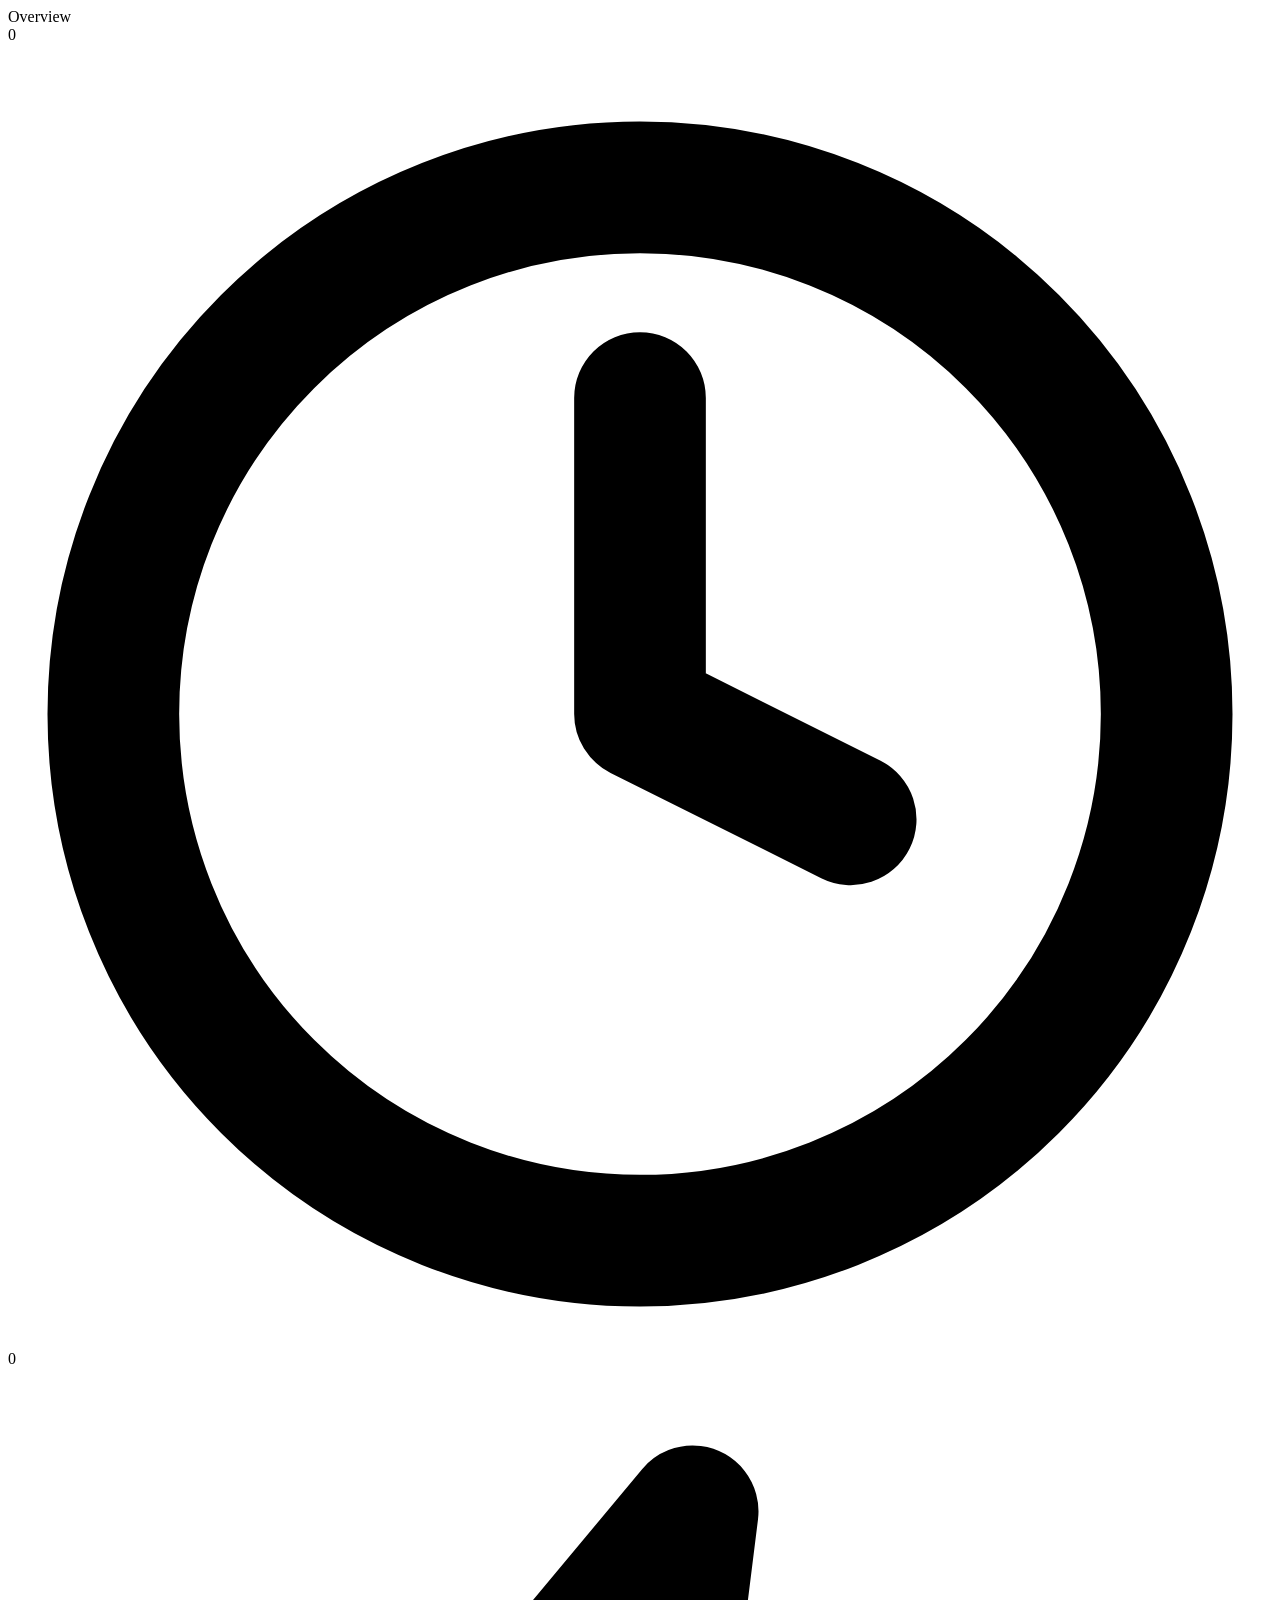
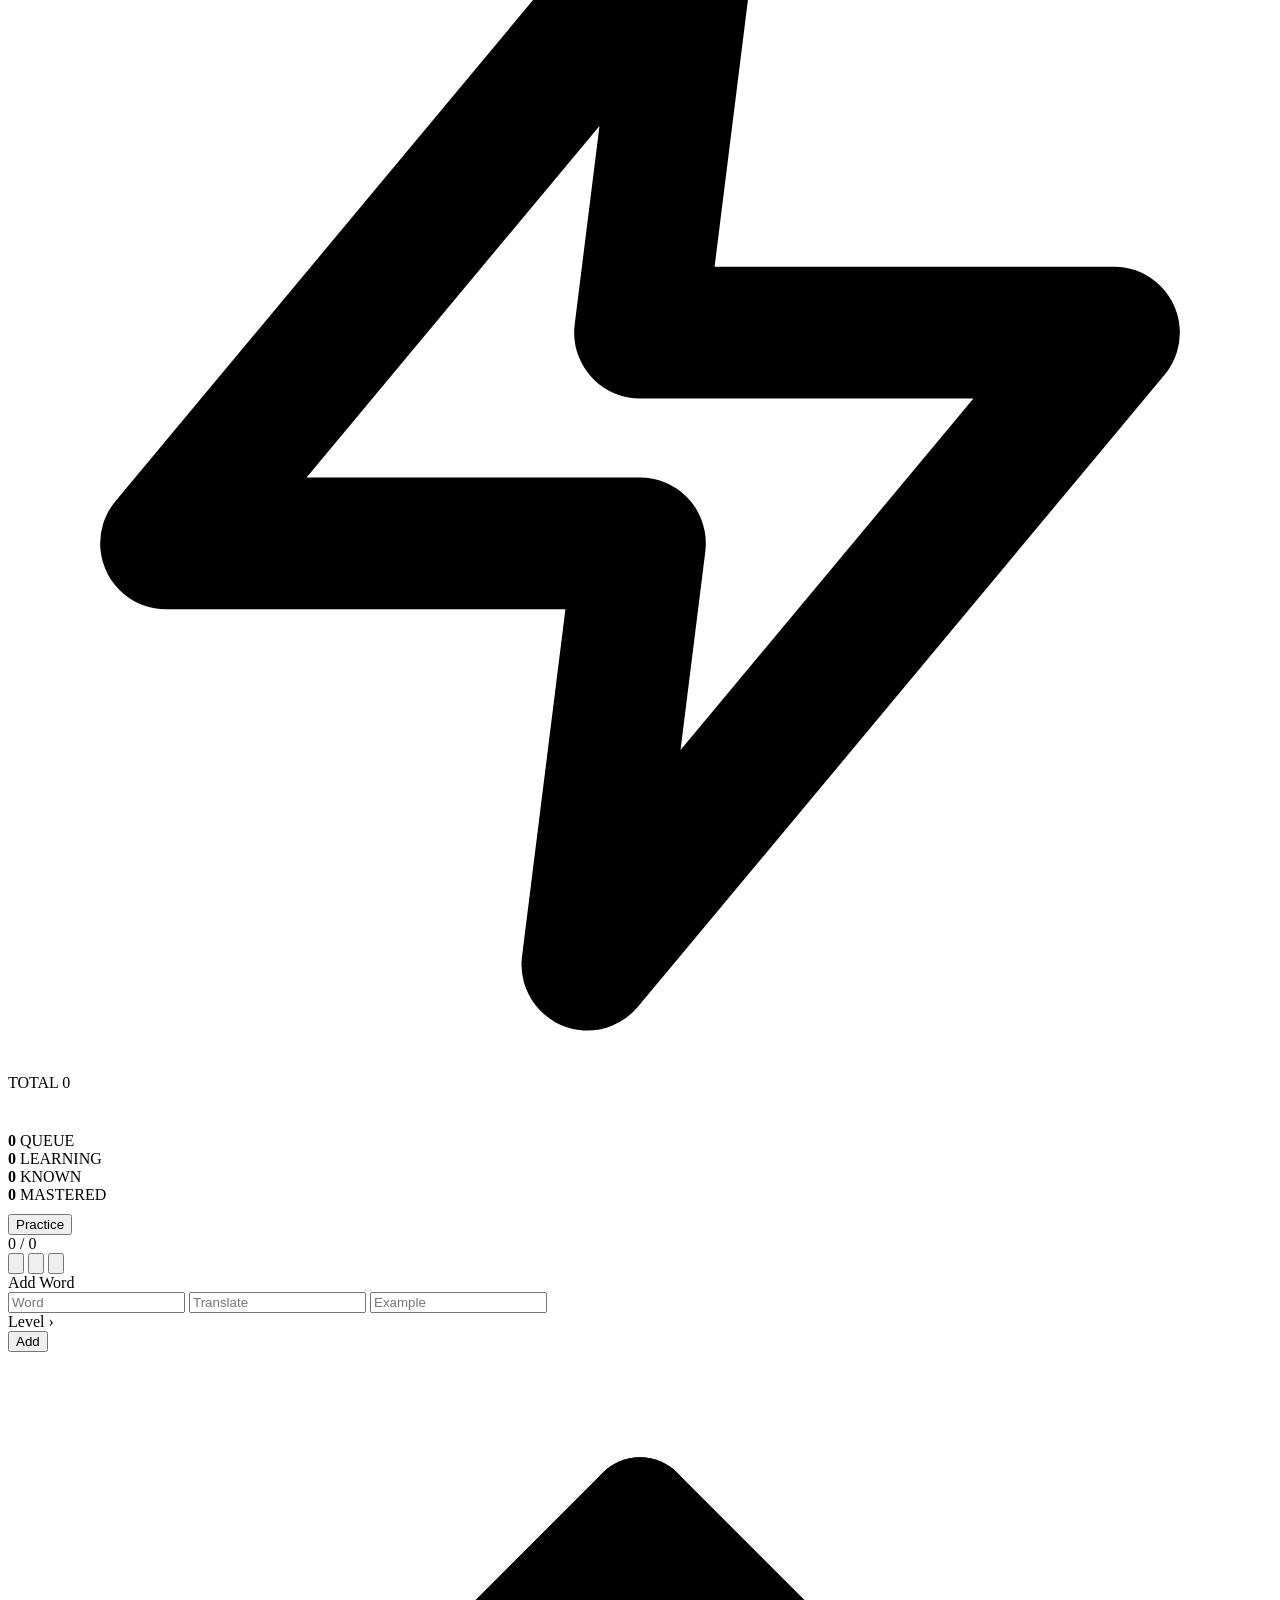
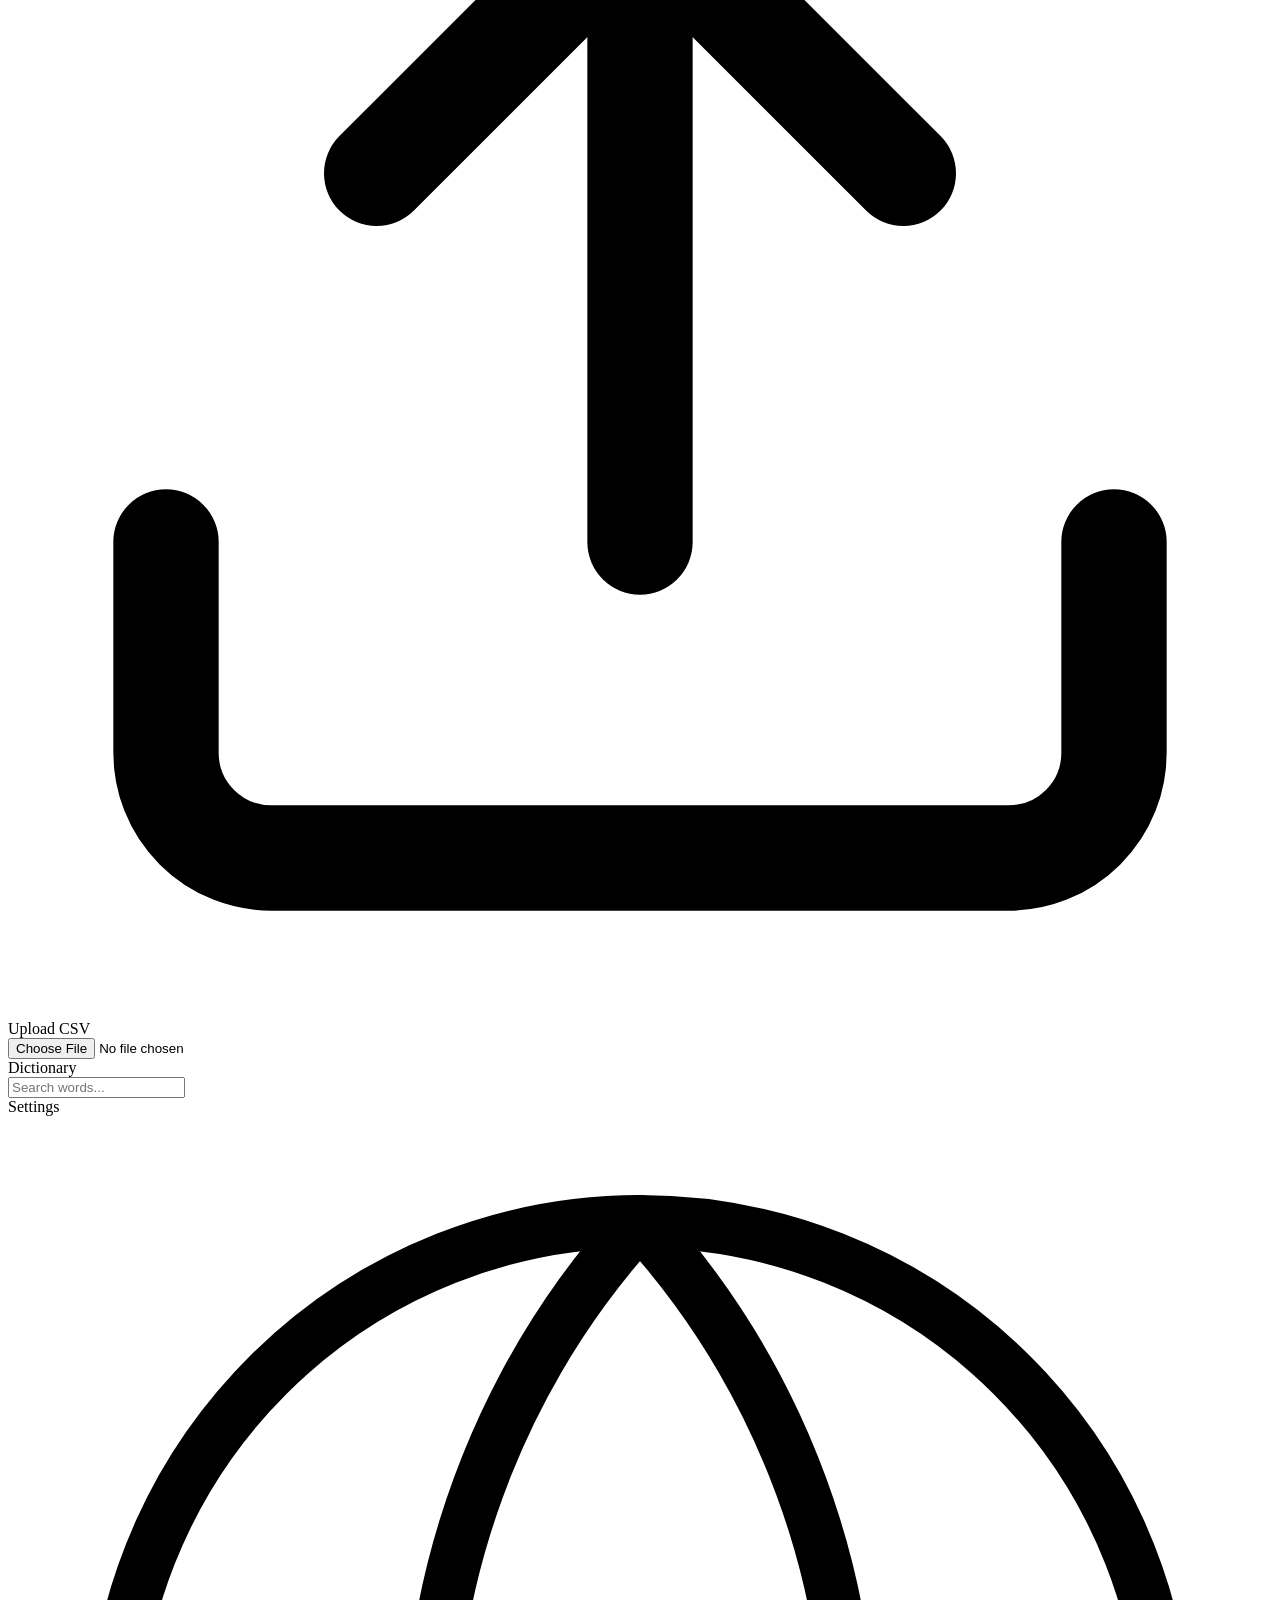
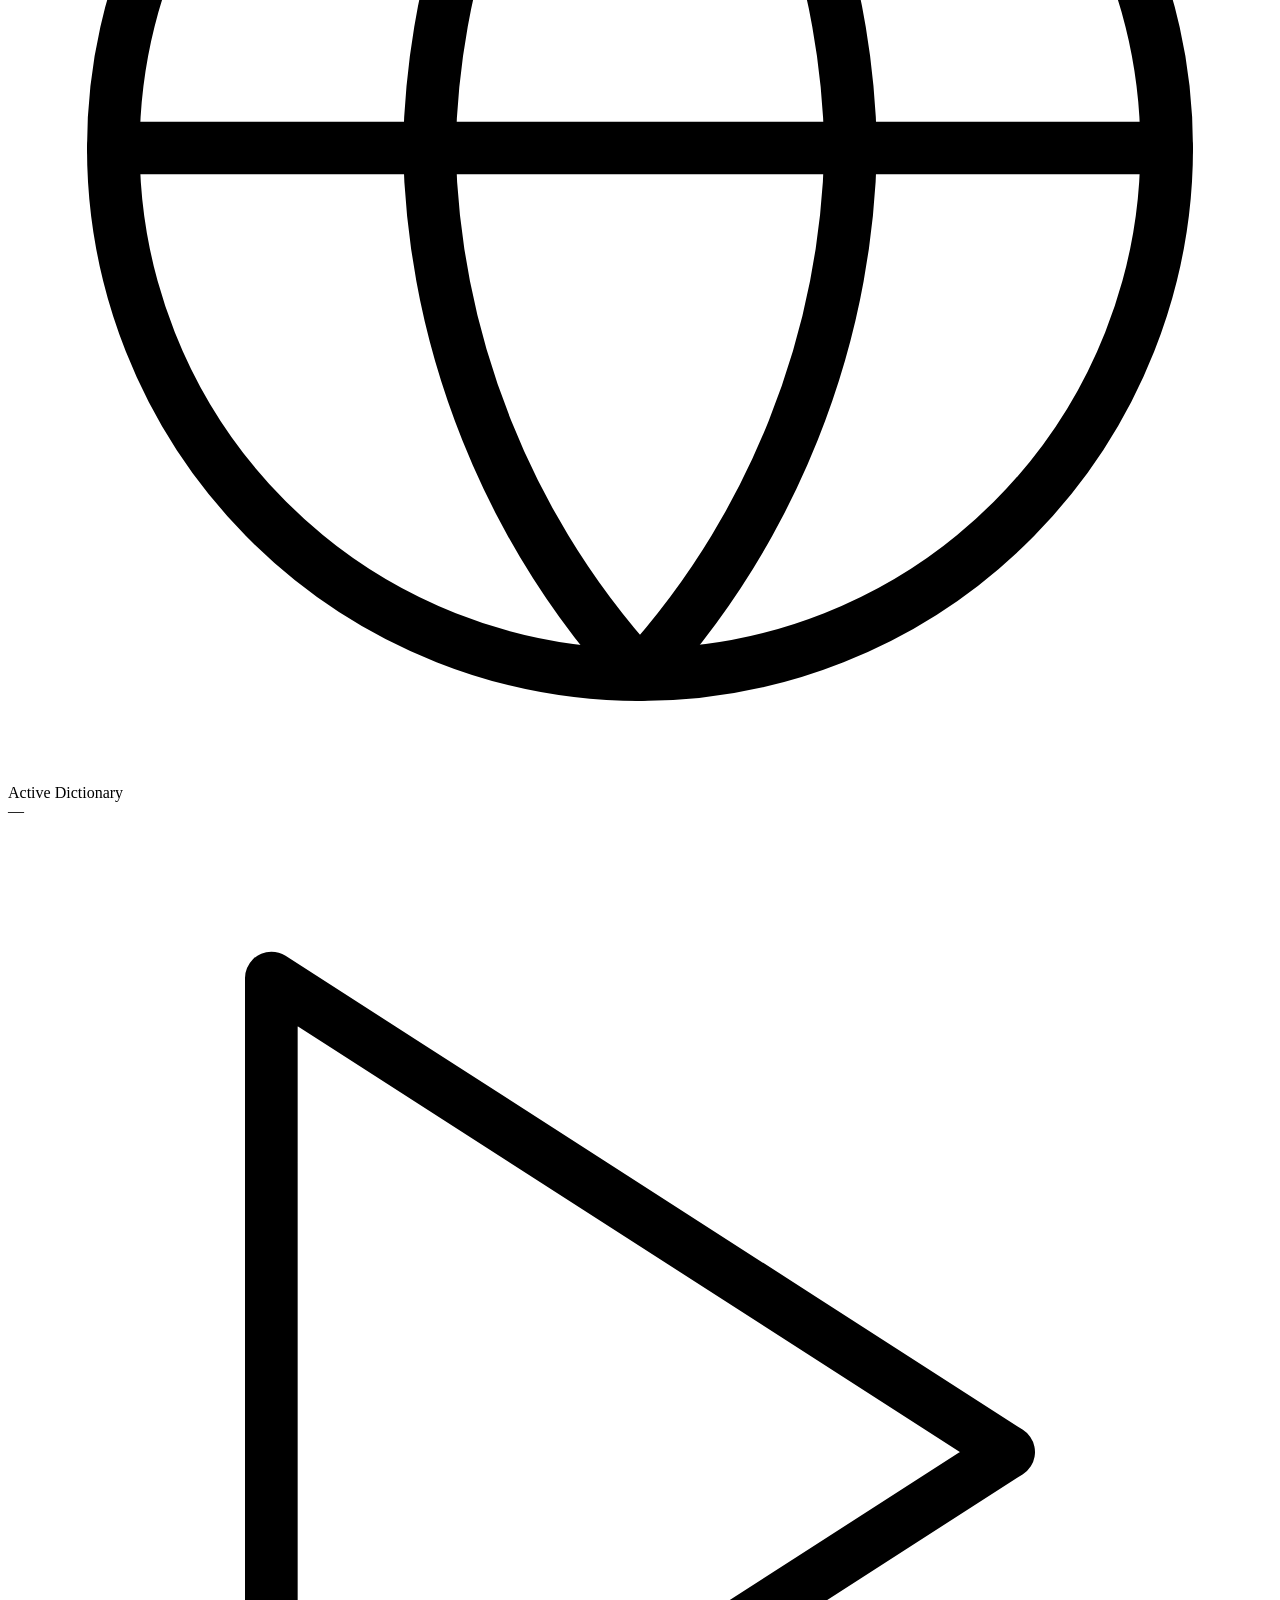
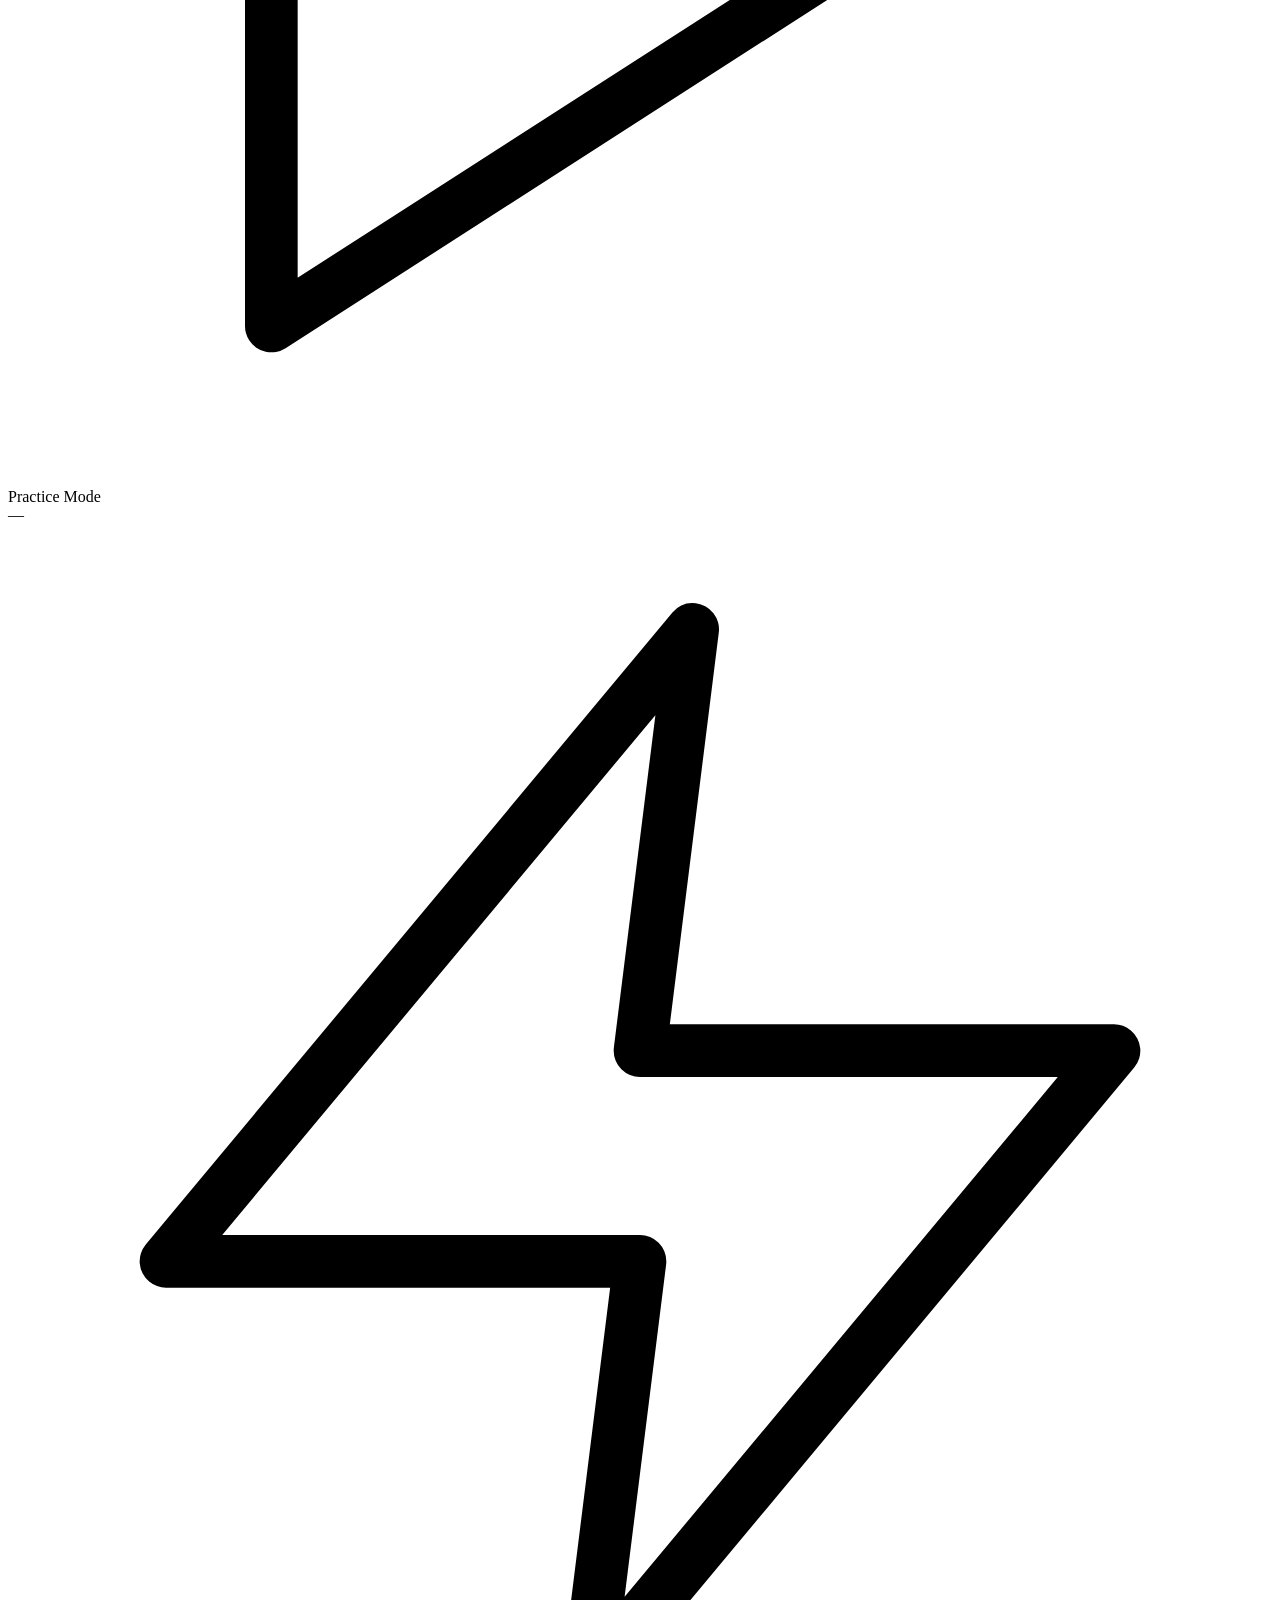
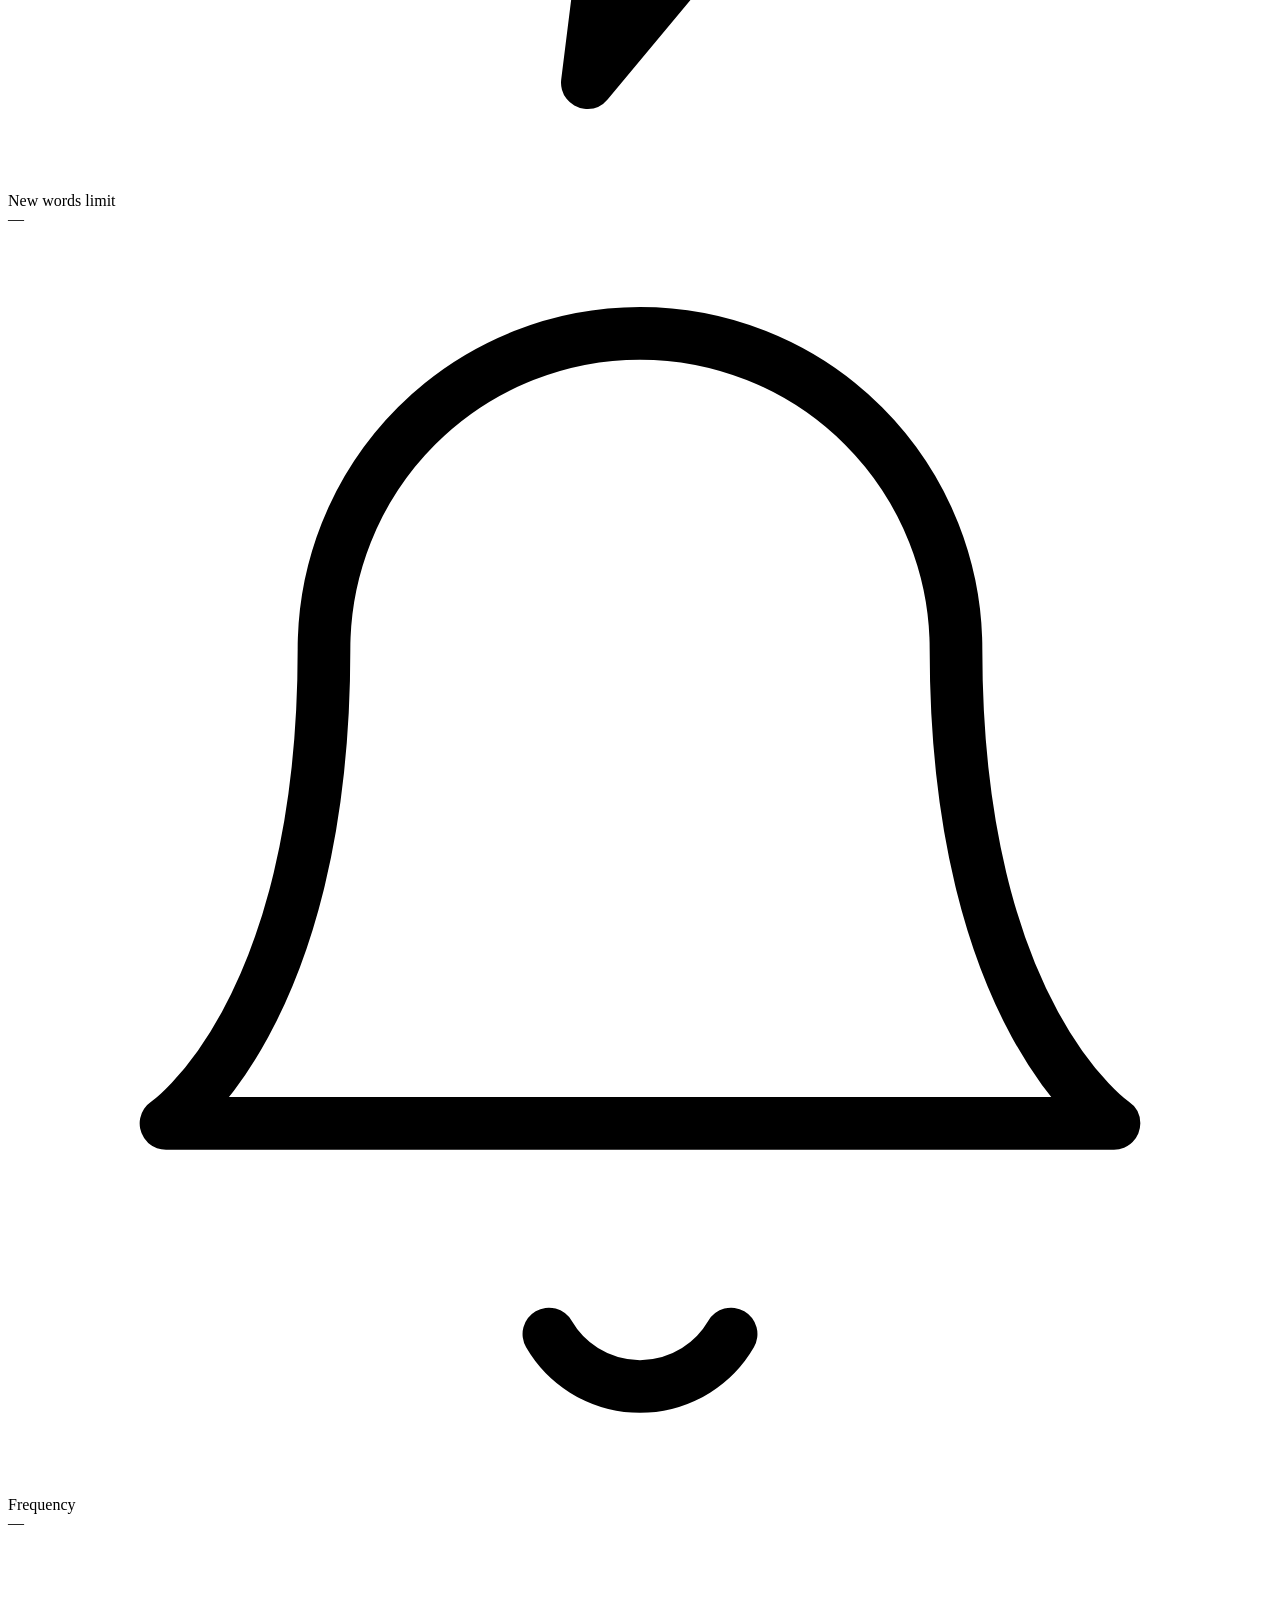
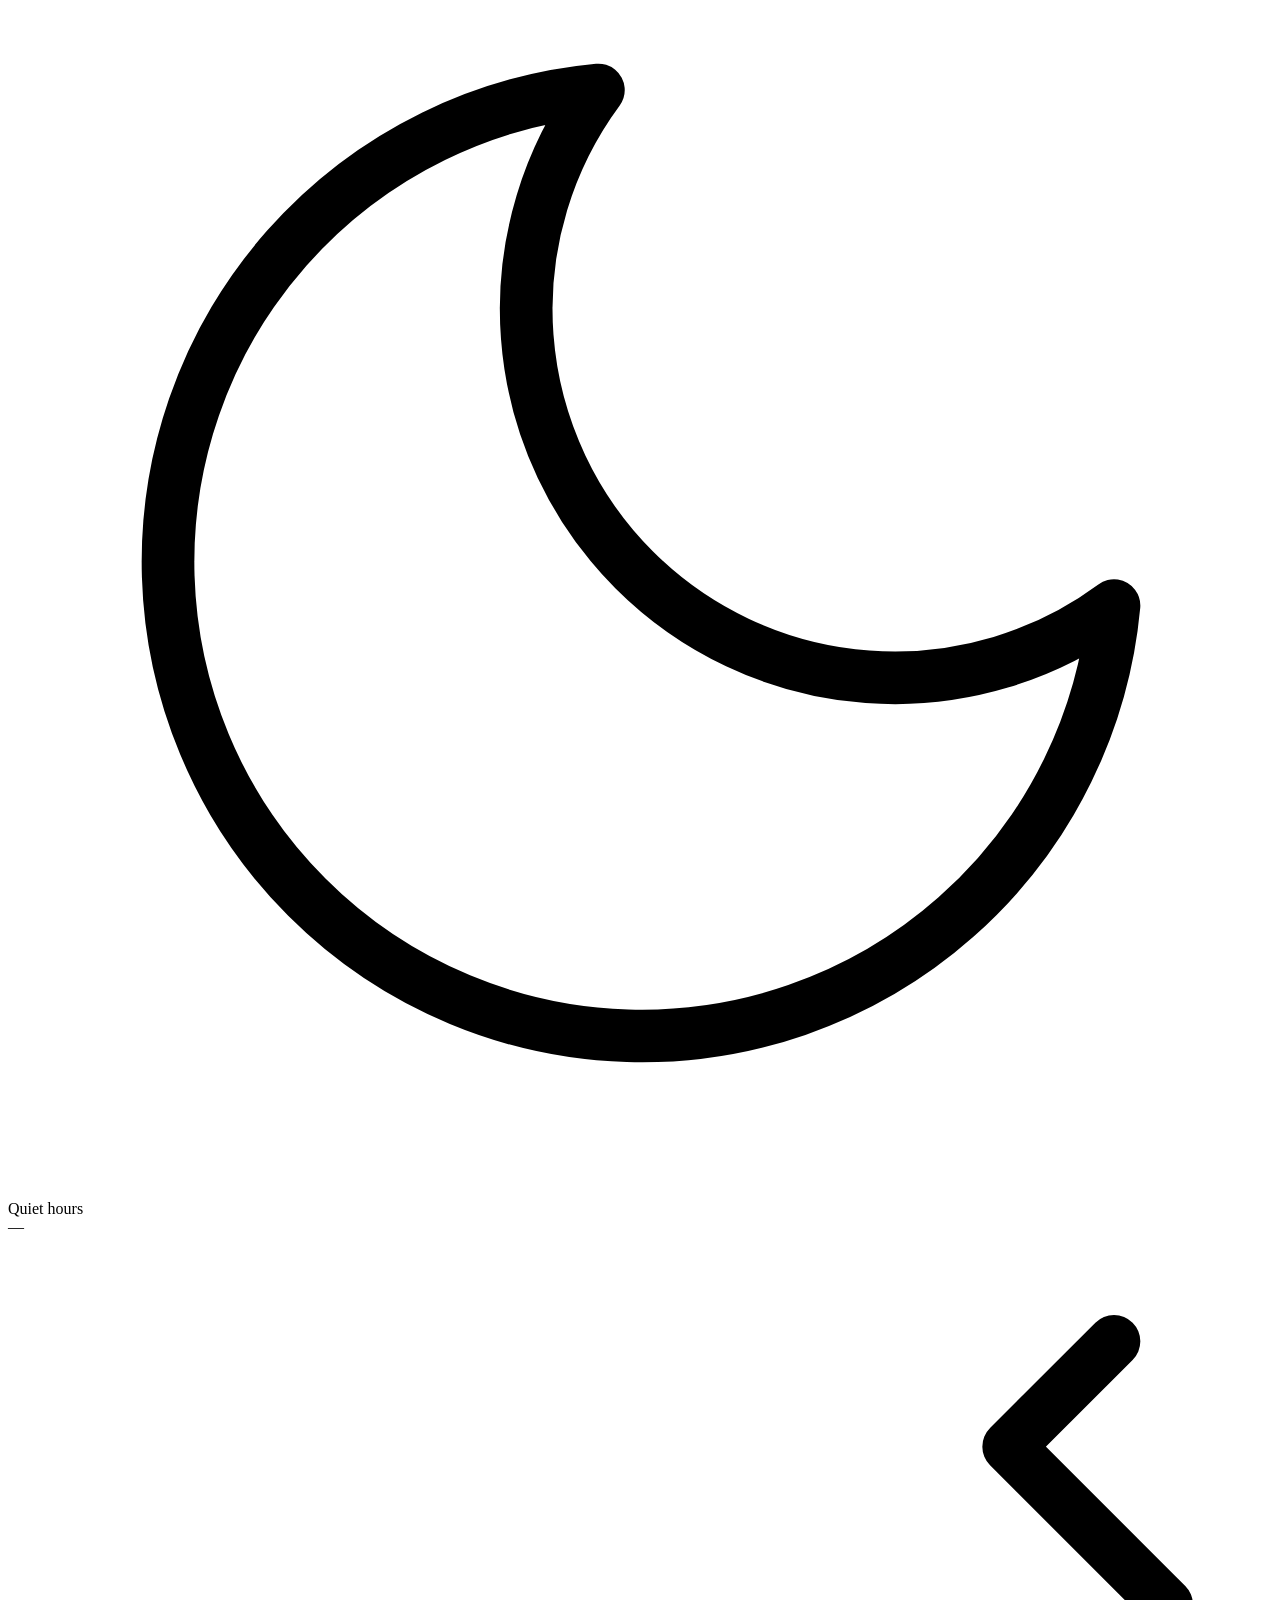
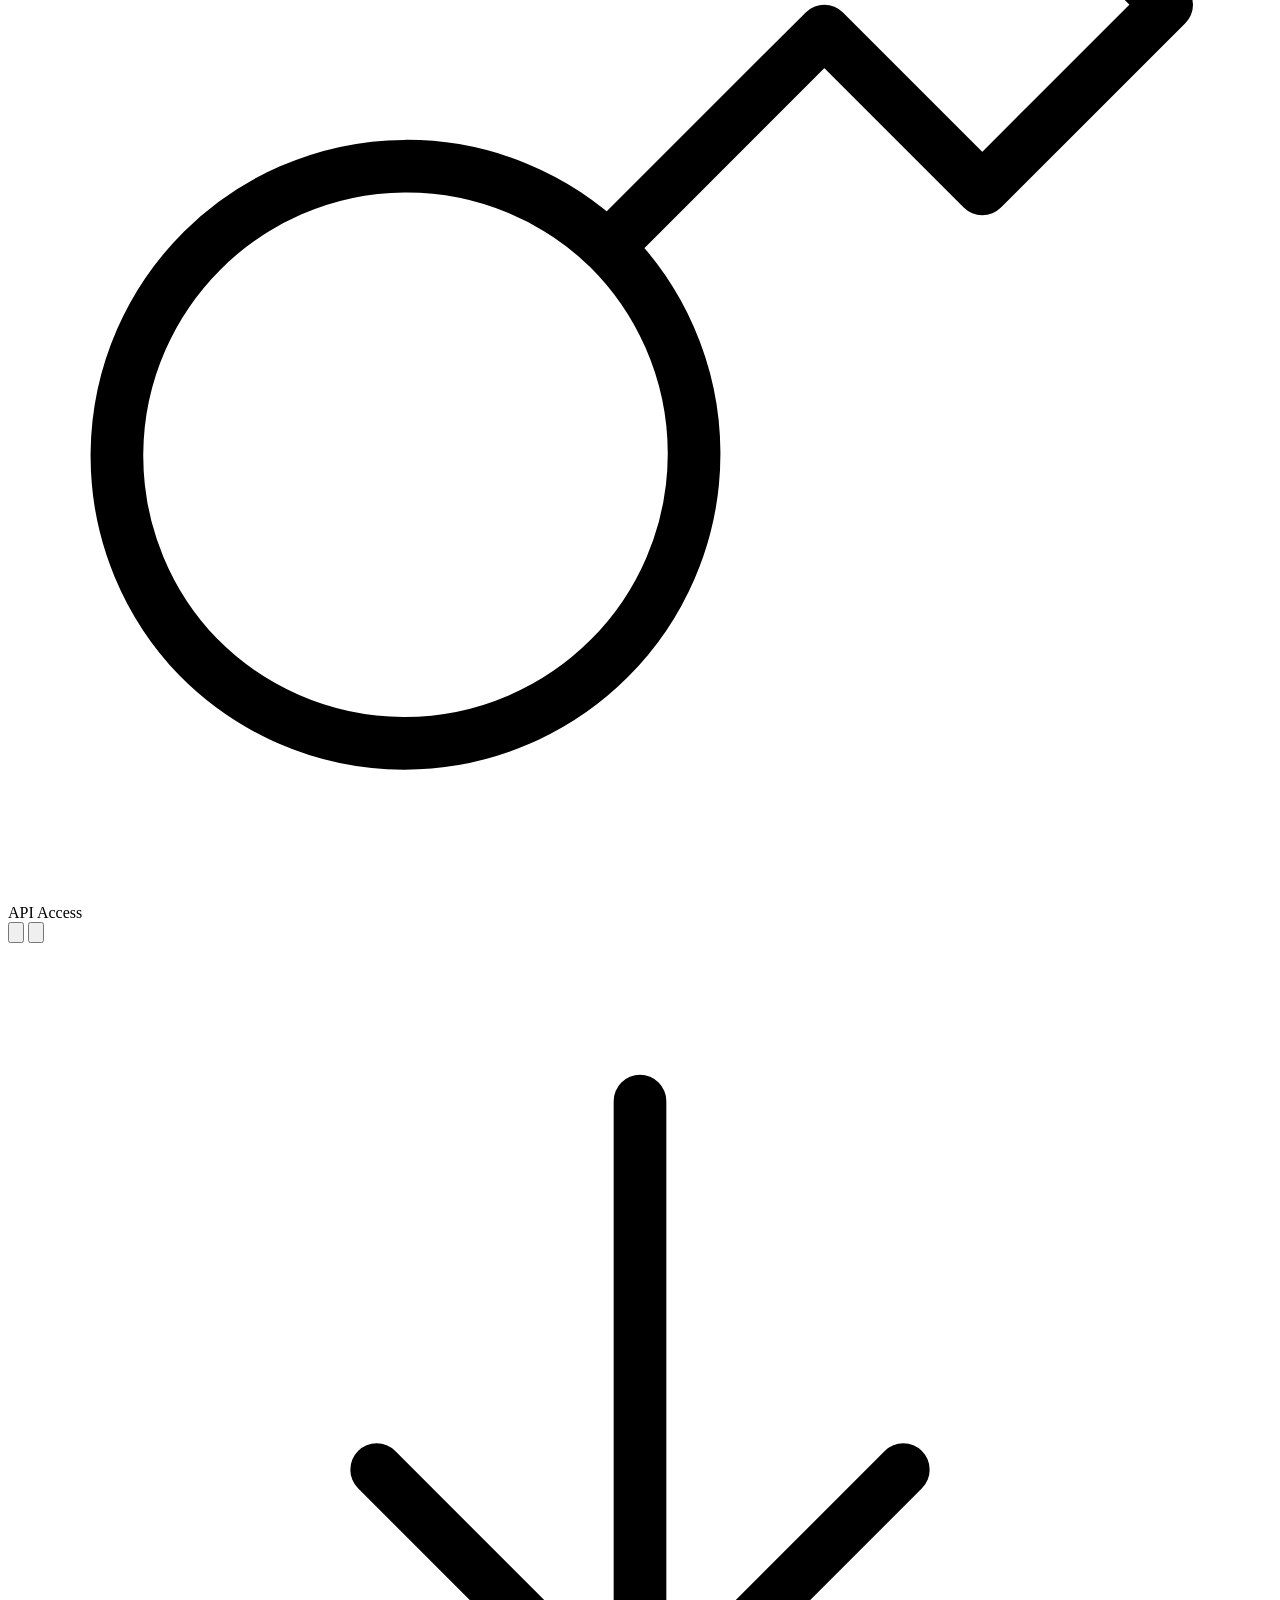
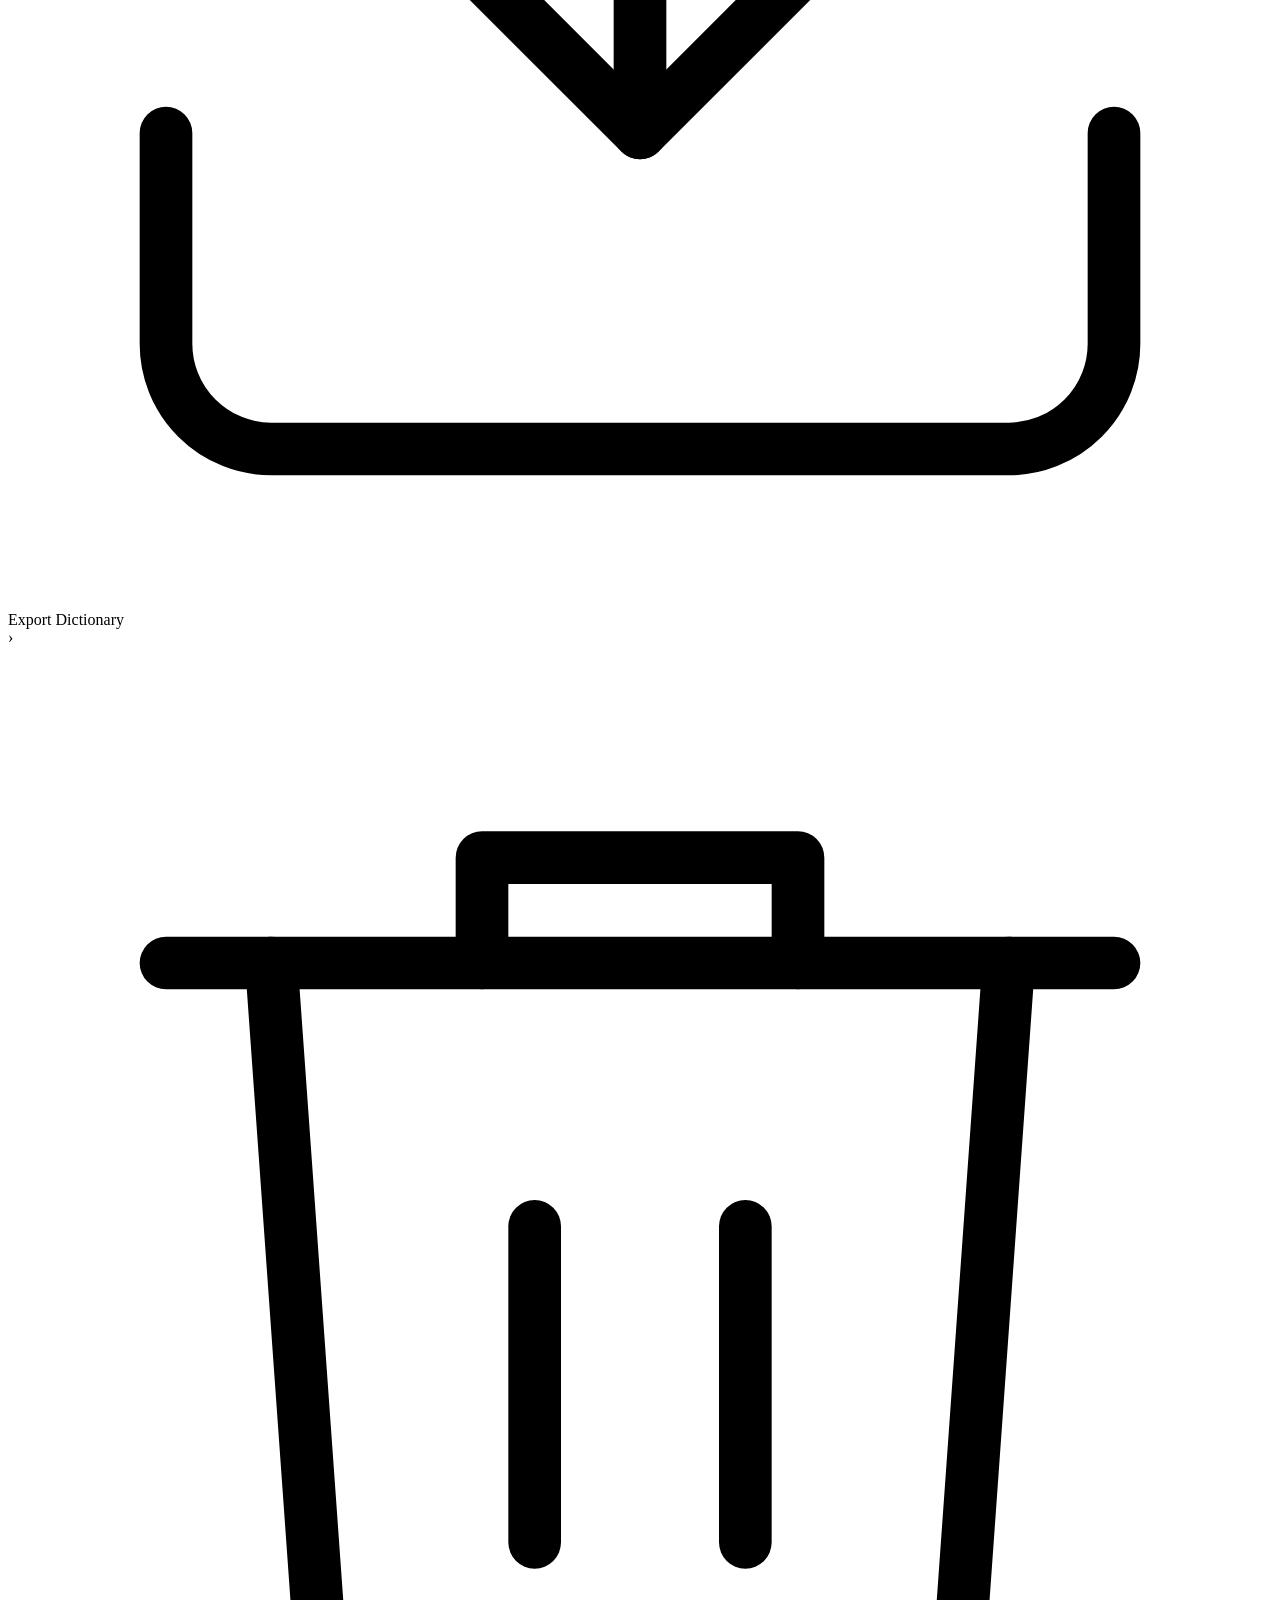
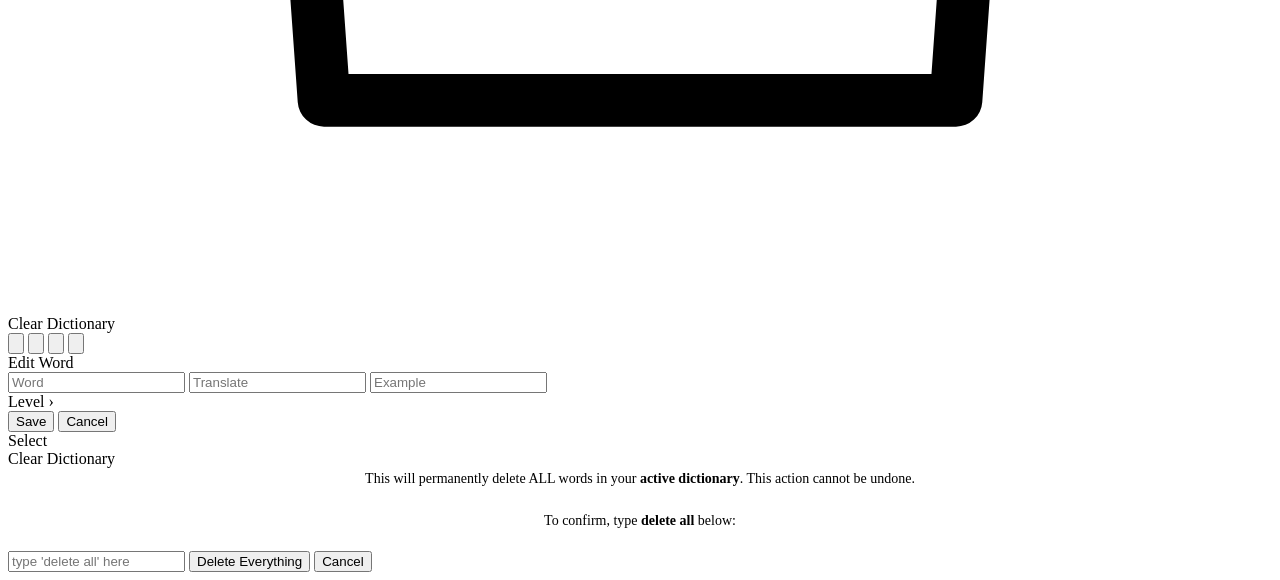
==== commit 13ab04d6: "fix: delete all logic and language context" ====
--- a/webapp/index.html
+++ b/webapp/index.html
@@ -302,9 +302,9 @@
   <!-- Delete All Confirmation Sheet -->
   <div id="delete-all-overlay" class="edit-overlay" onclick="closeDeleteAllSheet()"></div>
   <div id="delete-all-sheet" class="edit-sheet">
-    <div class="edit-sheet-title">Delete All Words</div>
+    <div class="edit-sheet-title">Clear Dictionary</div>
     <div style="text-align:center; color:var(--text-secondary); margin-bottom:20px; font-size:14px; line-height:1.5;">
-      This will permanently delete ALL words in the current dictionary. This action cannot be undone.<br><br>
+      This will permanently delete ALL words in your <b>active dictionary</b>. This action cannot be undone.<br><br>
       To confirm, type <b>delete all</b> below:
     </div>
     <input type="text" id="delete-confirm-input" class="form-input" placeholder="type 'delete all' here" oninput="onDeleteAllInput(this.value)" autocomplete="off">
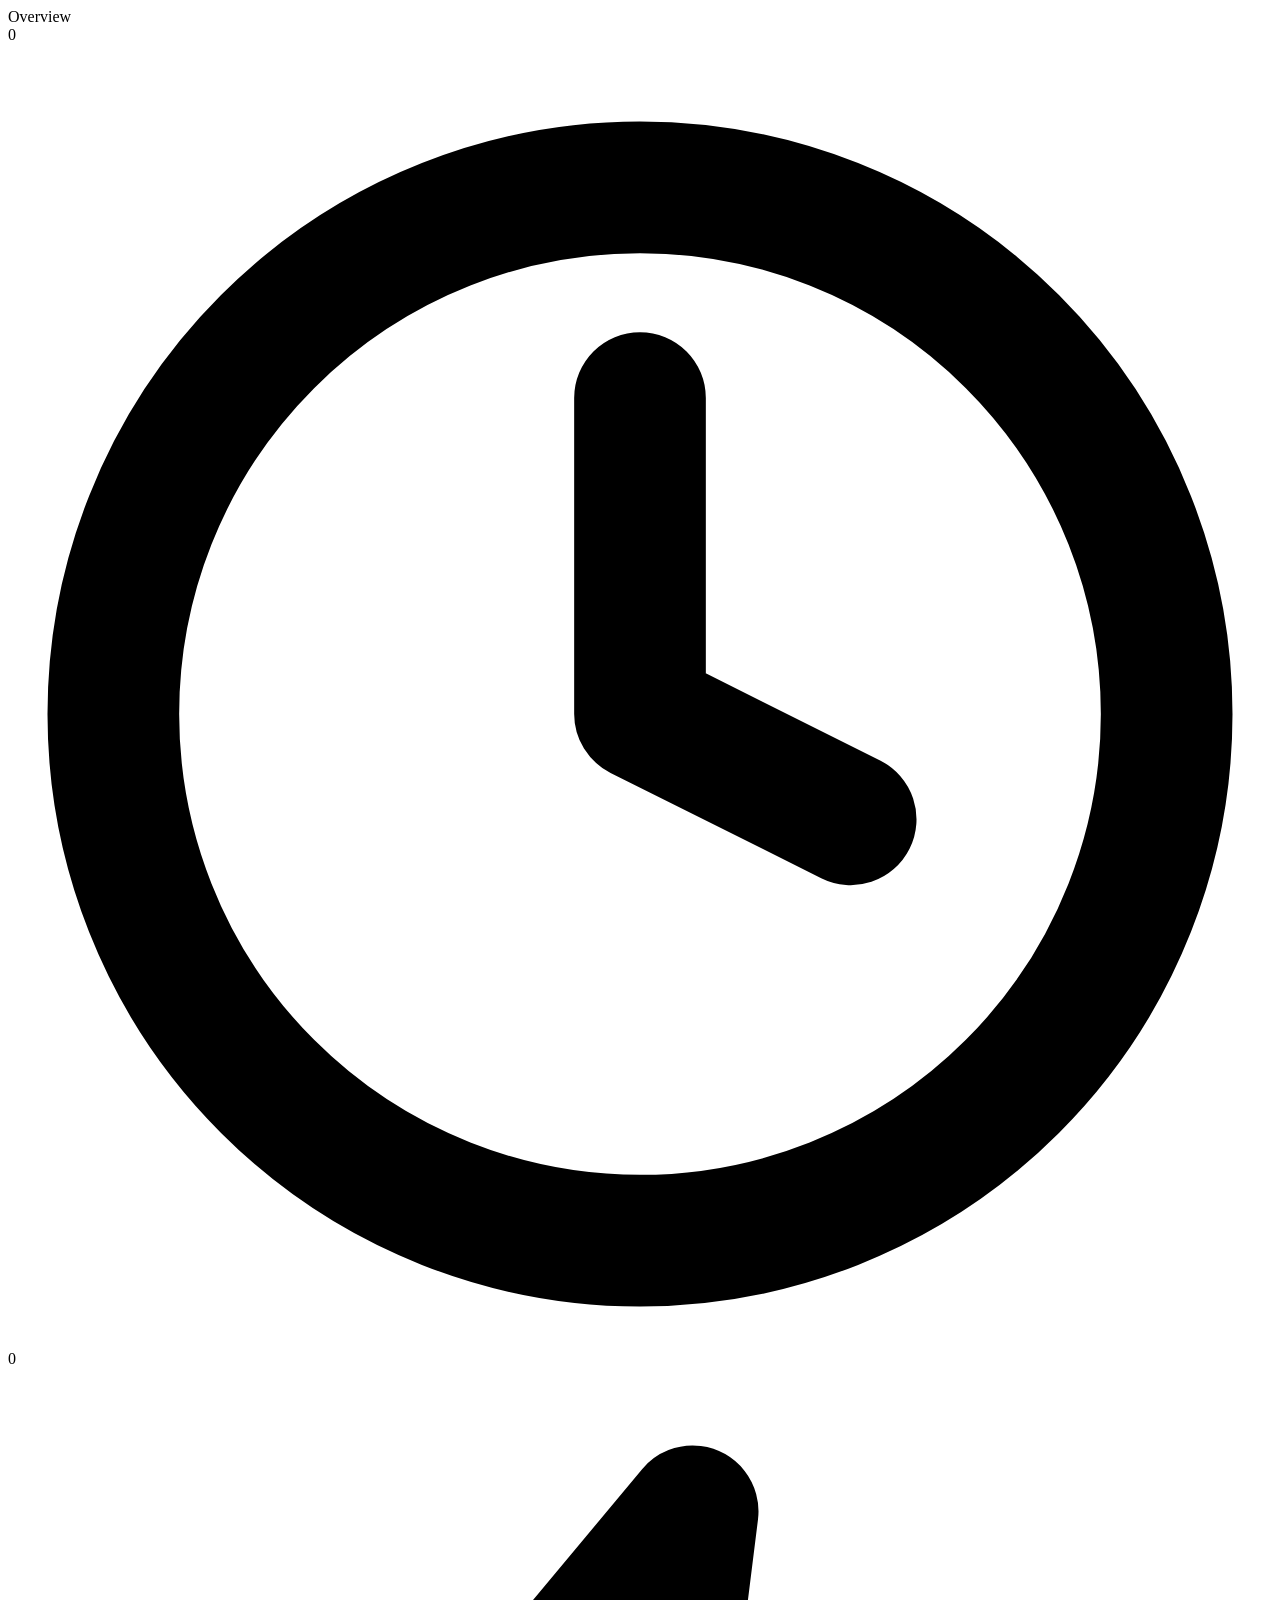
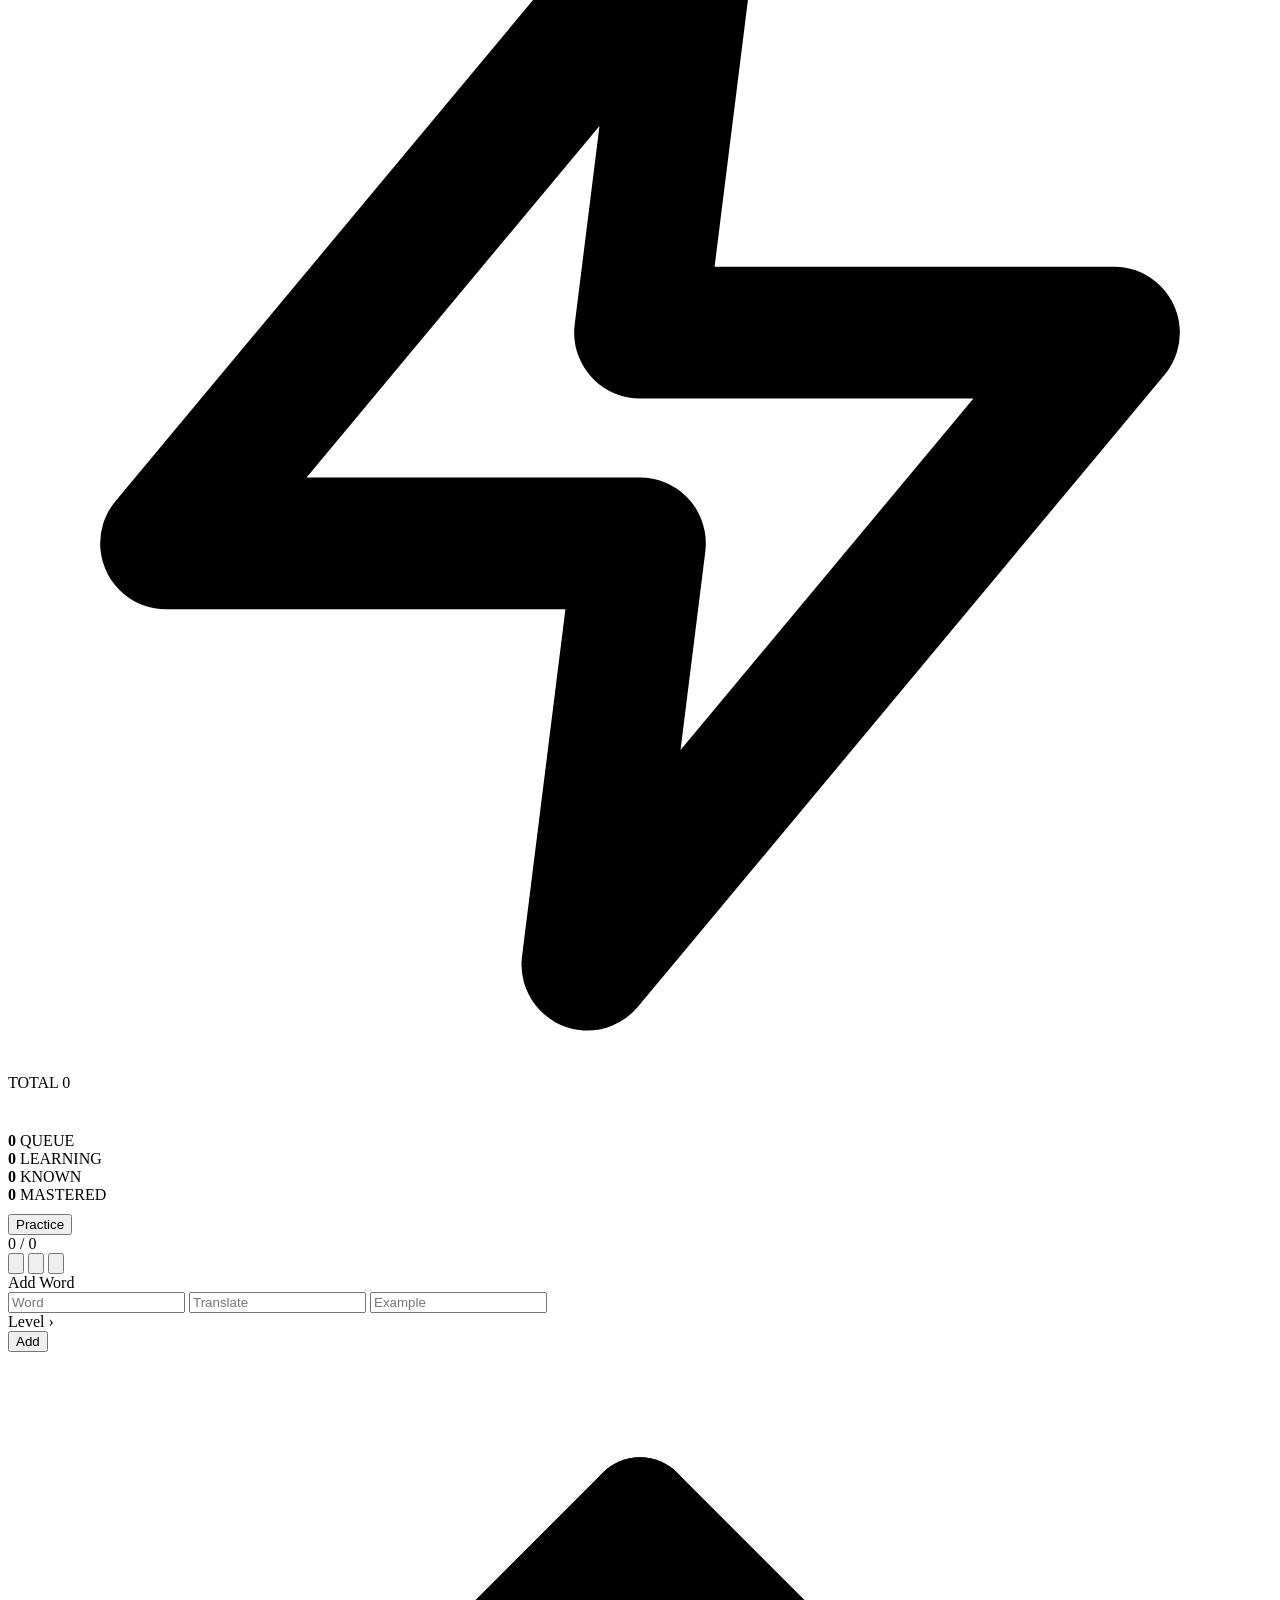
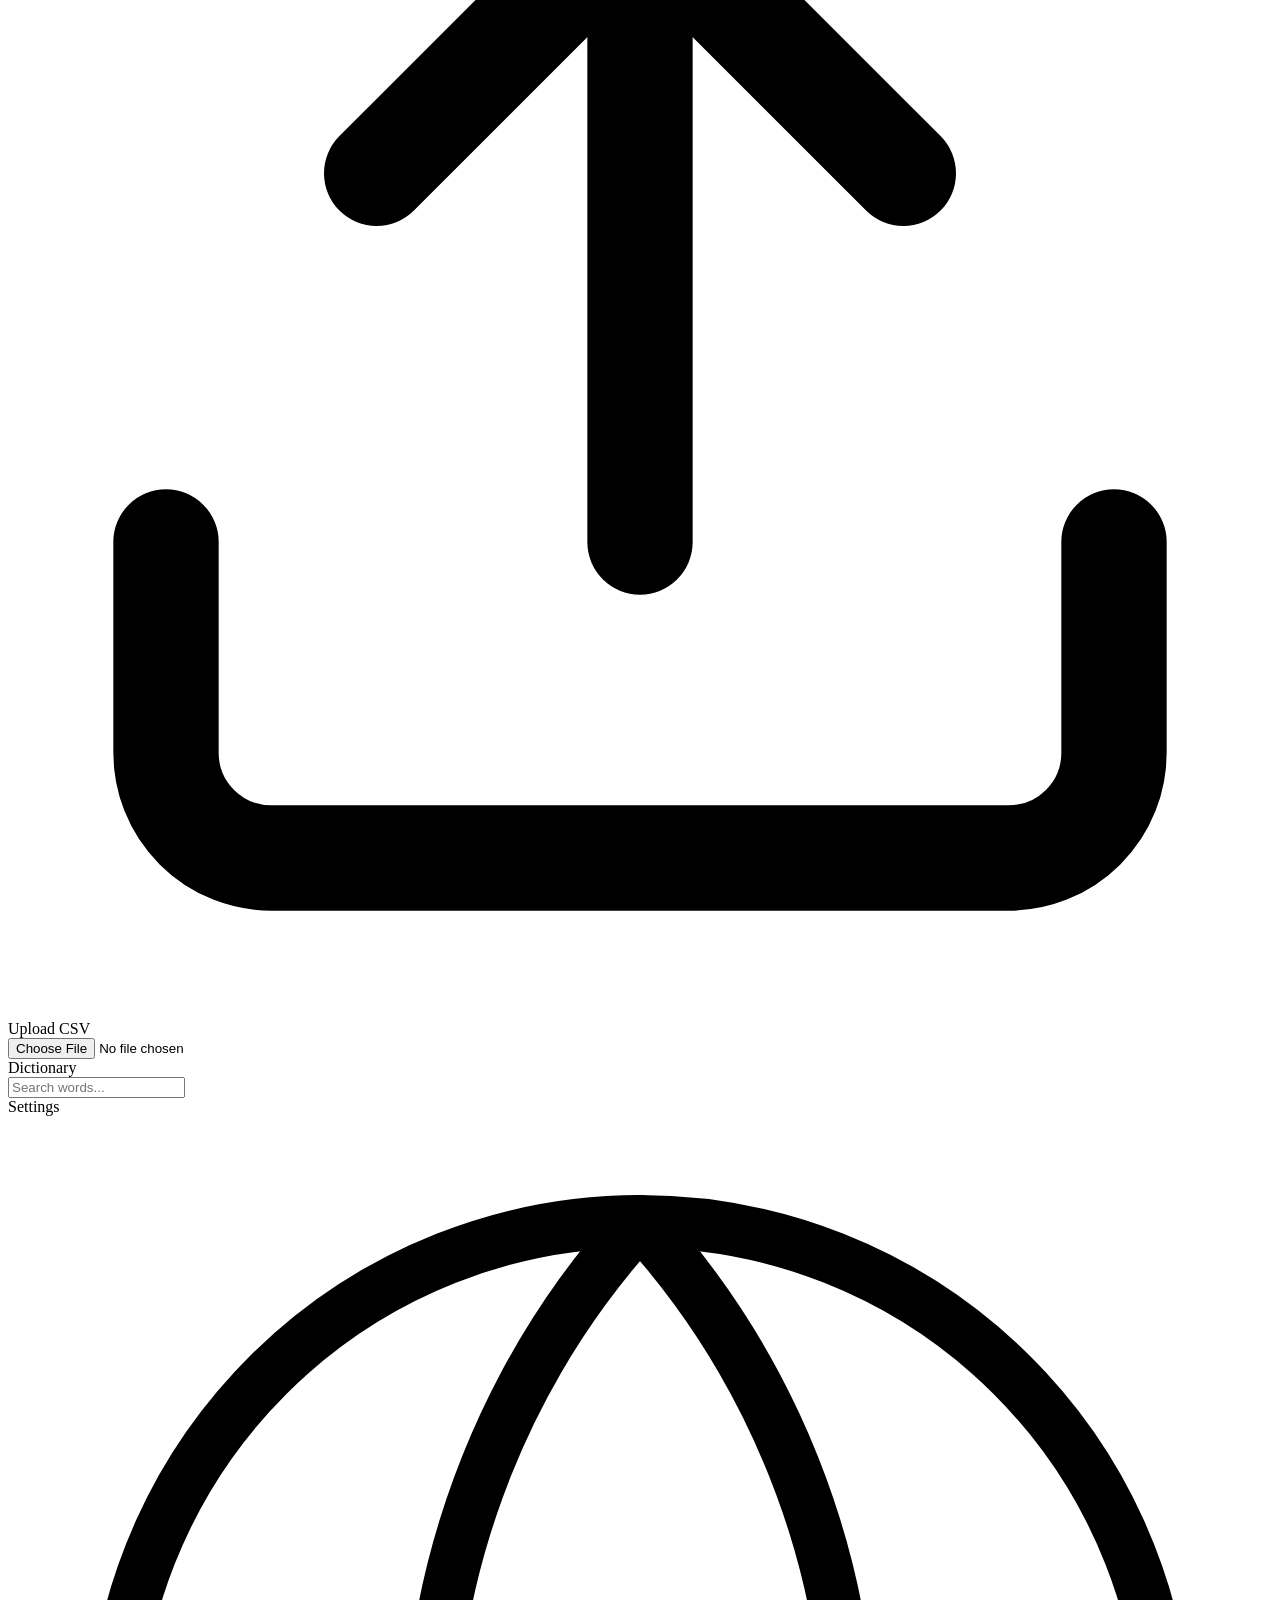
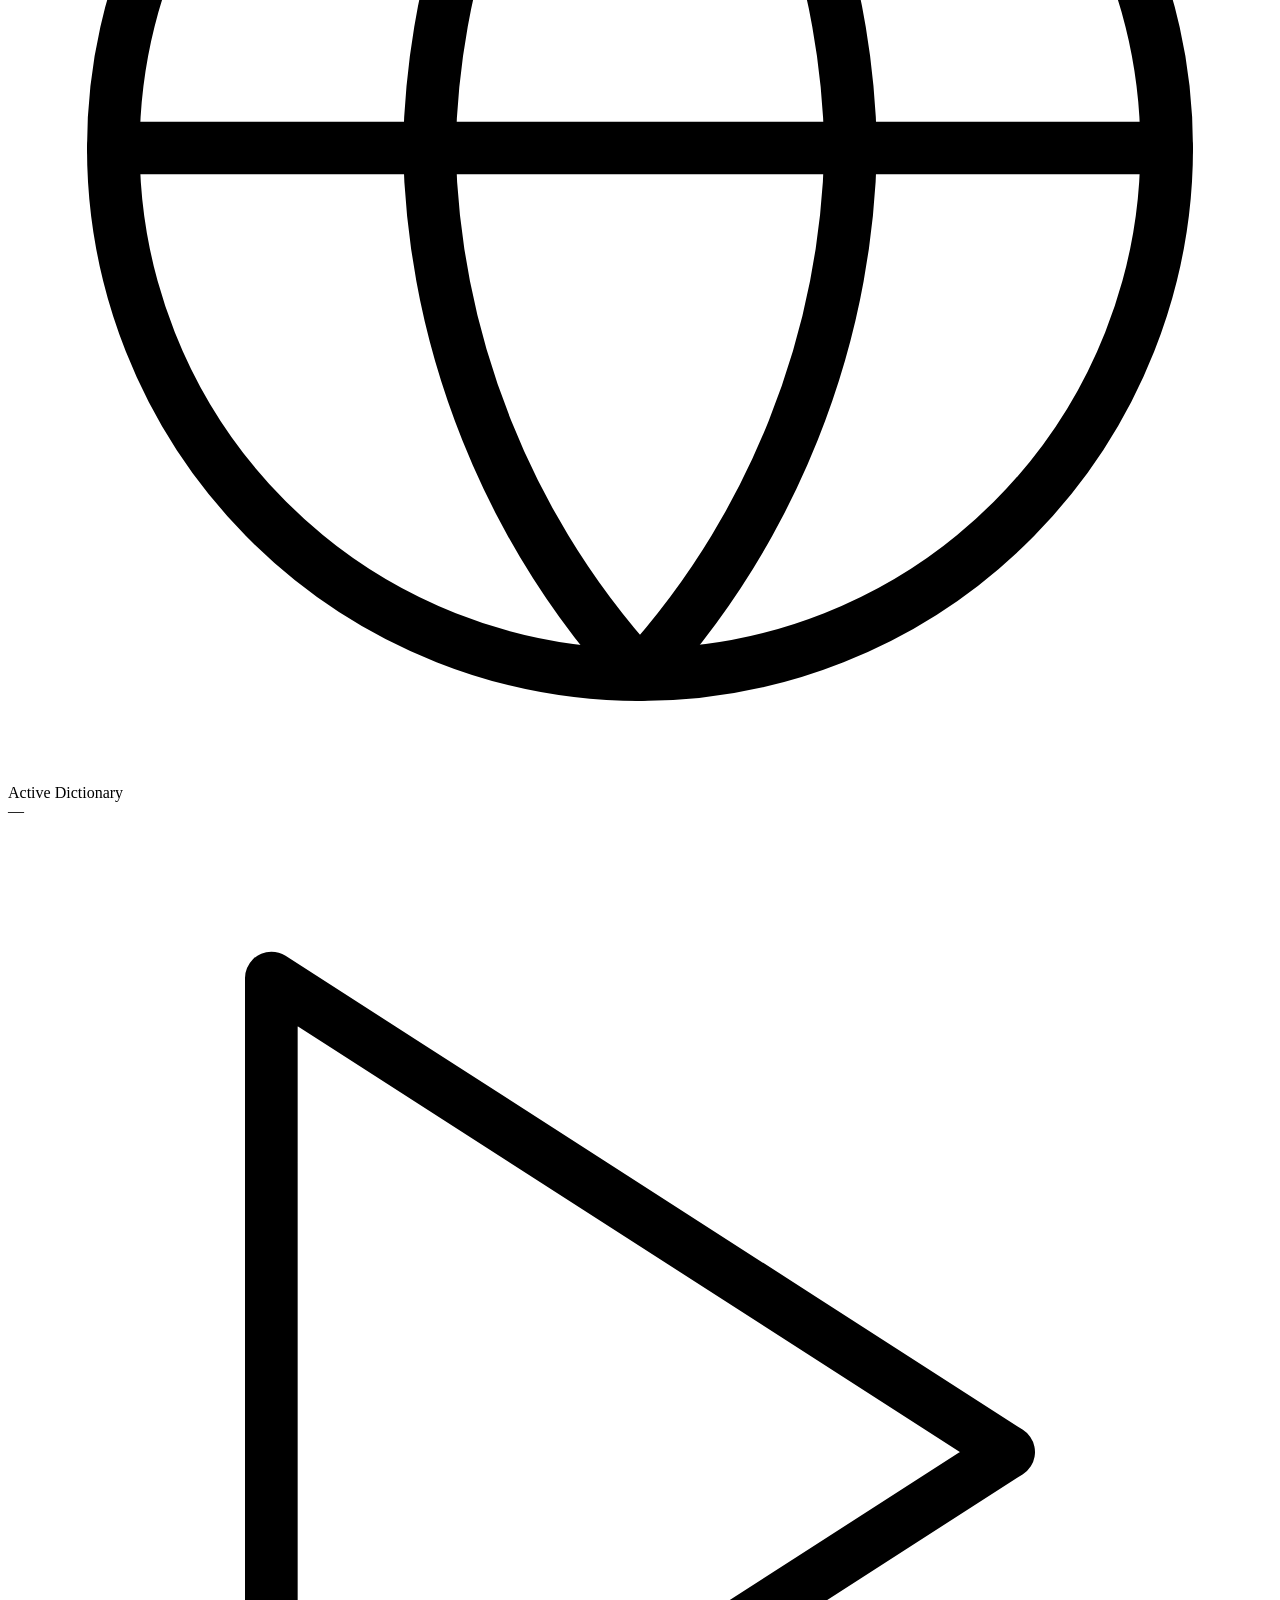
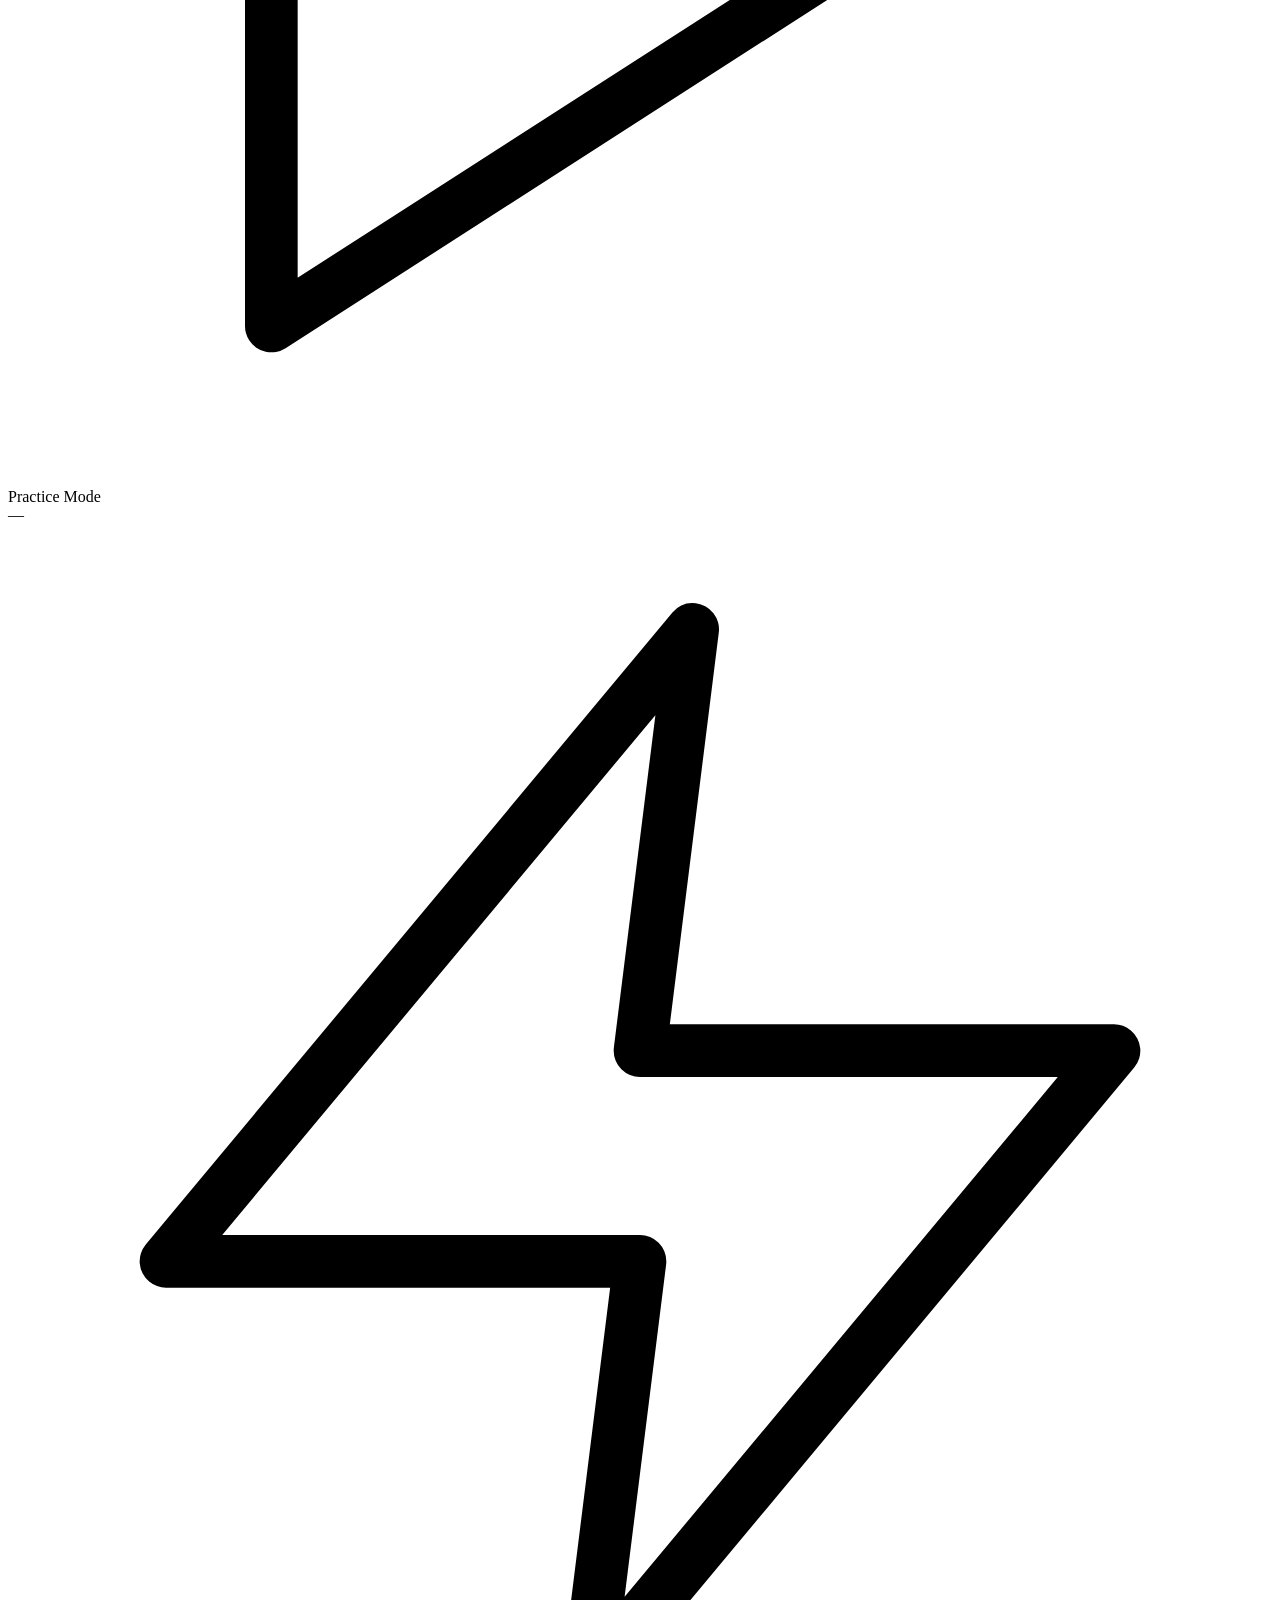
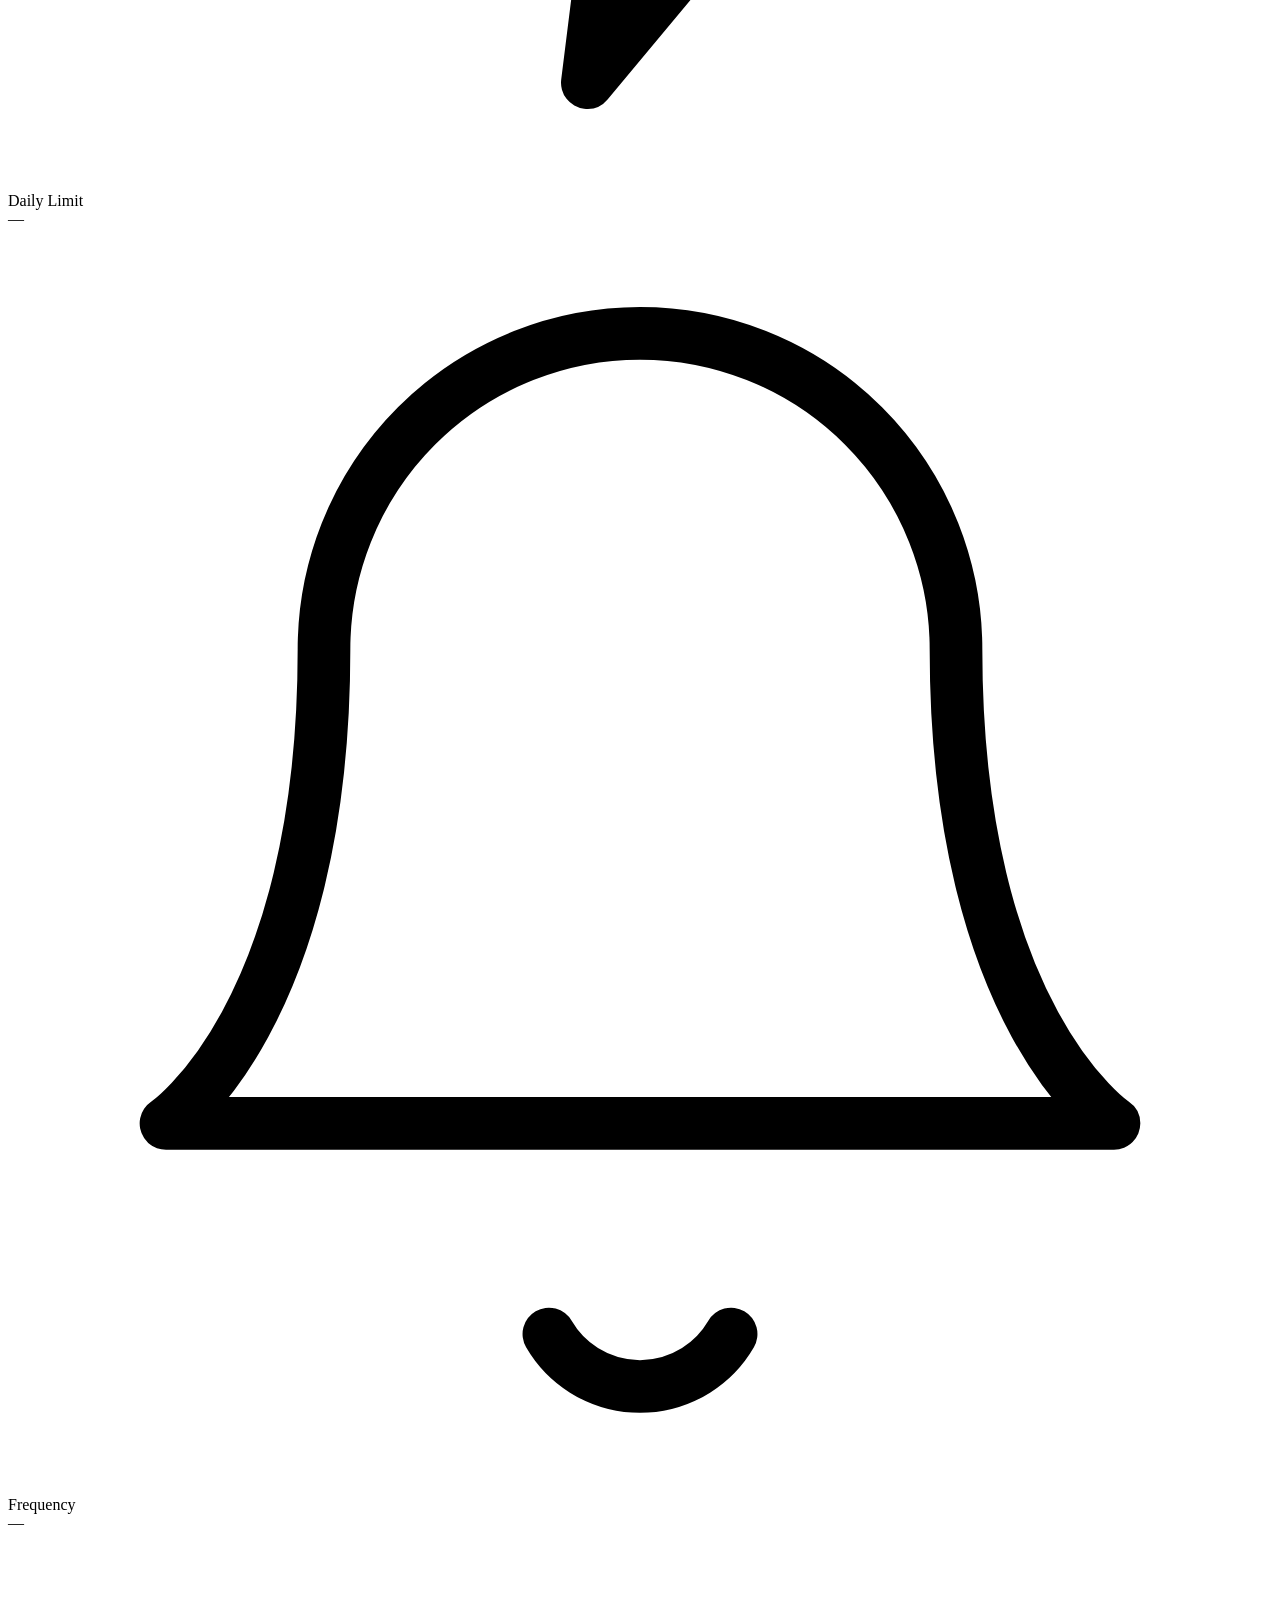
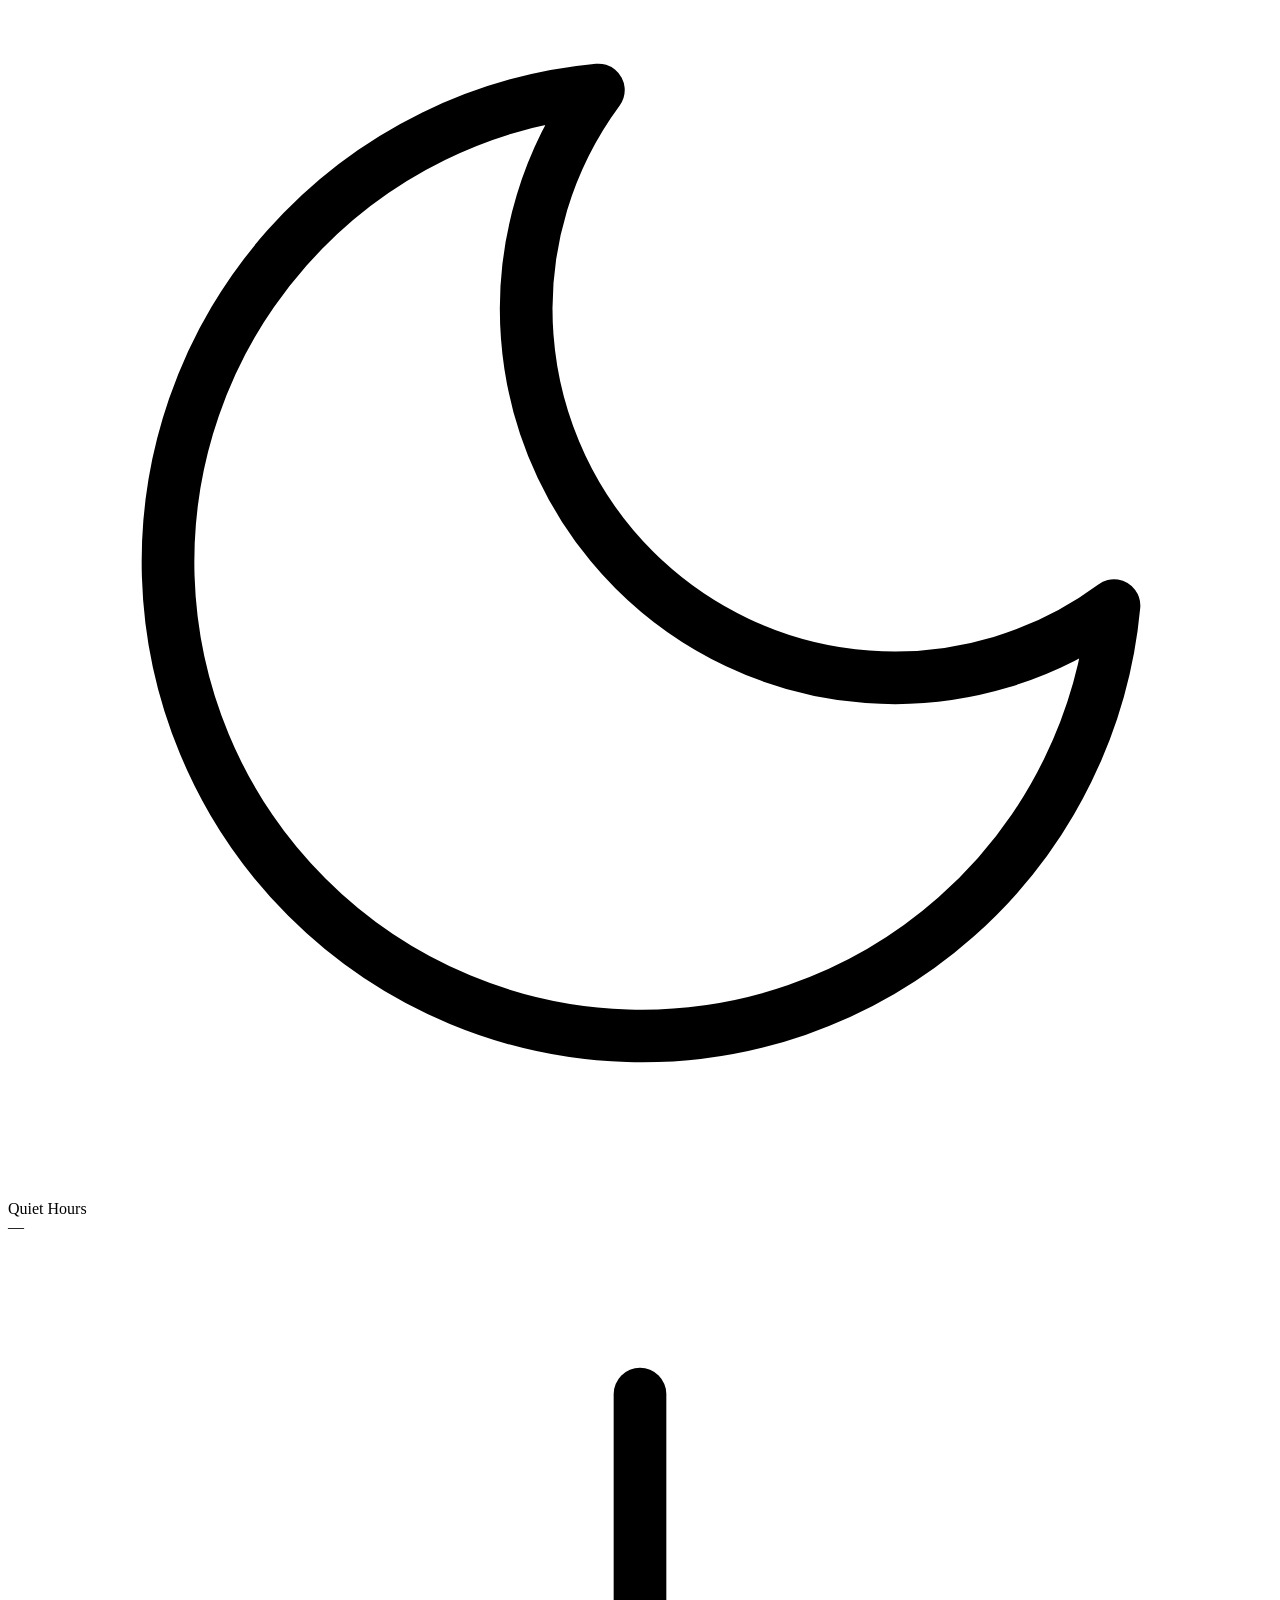
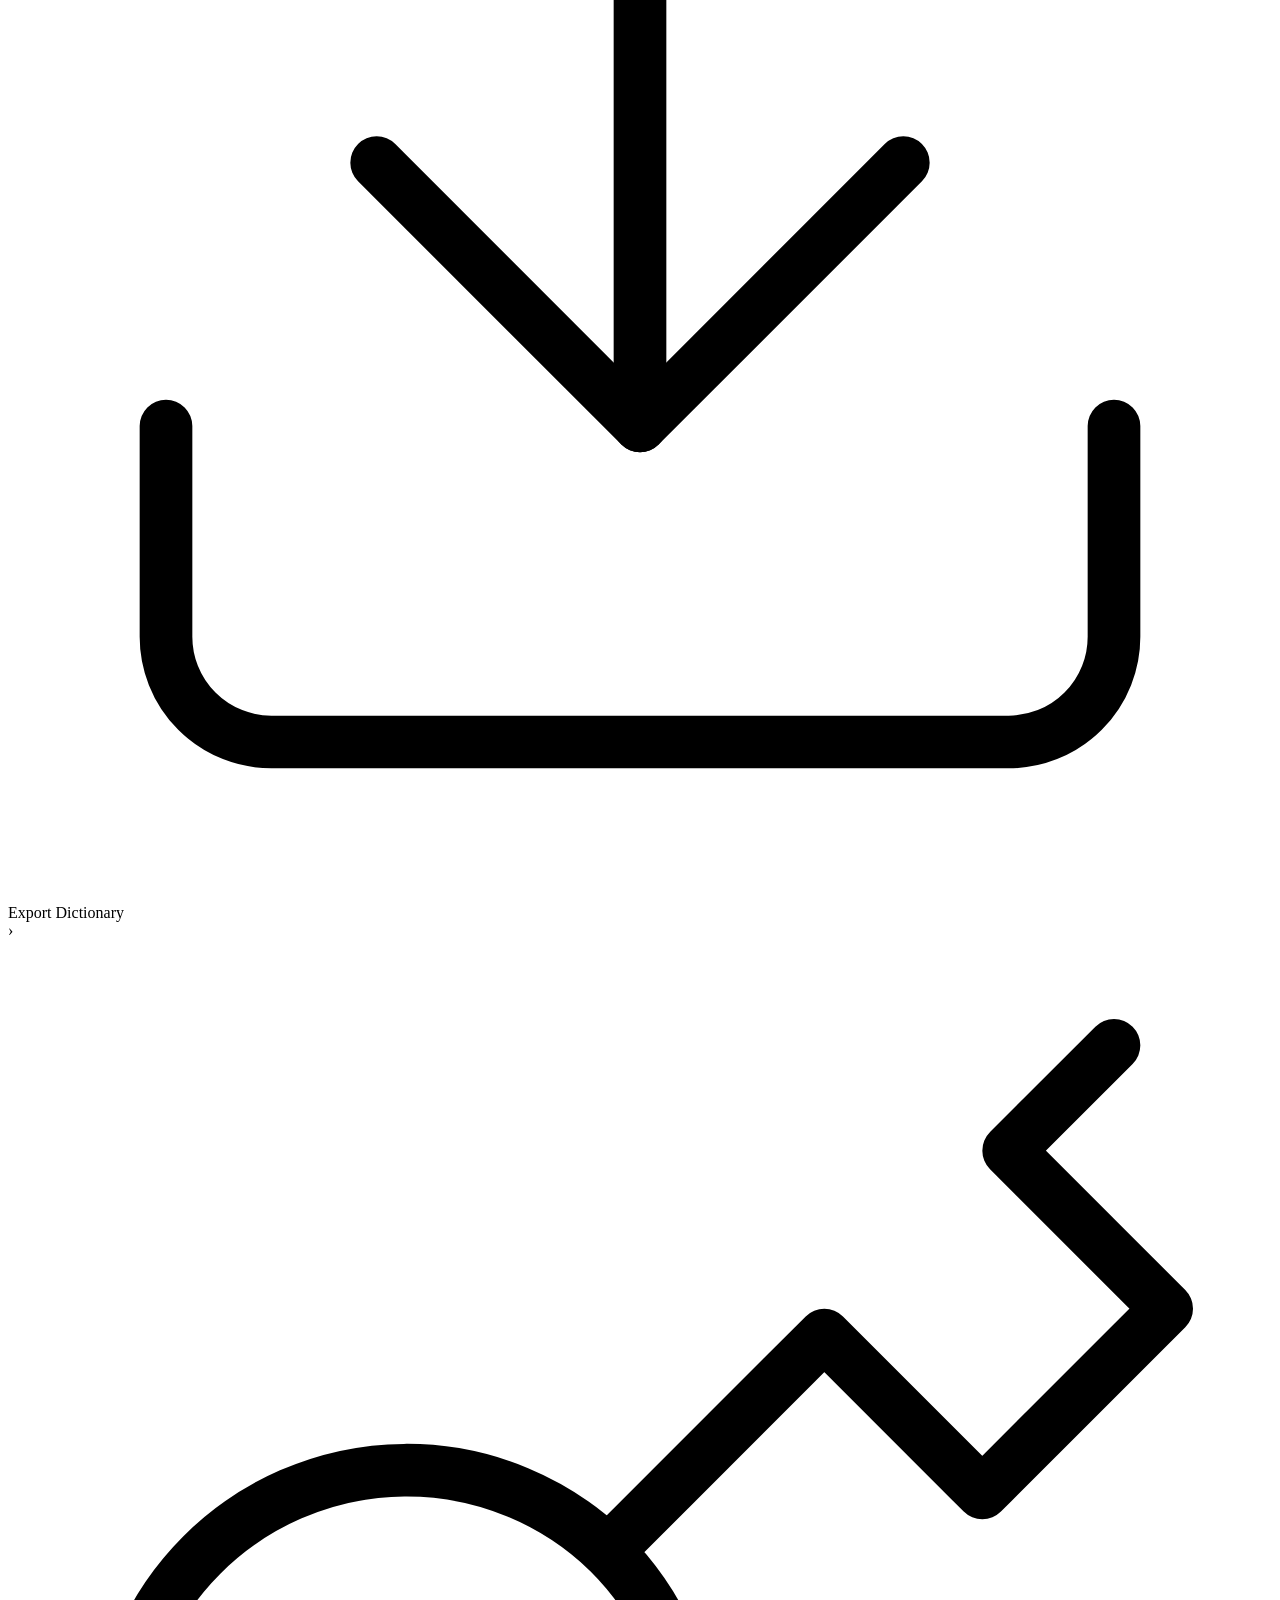
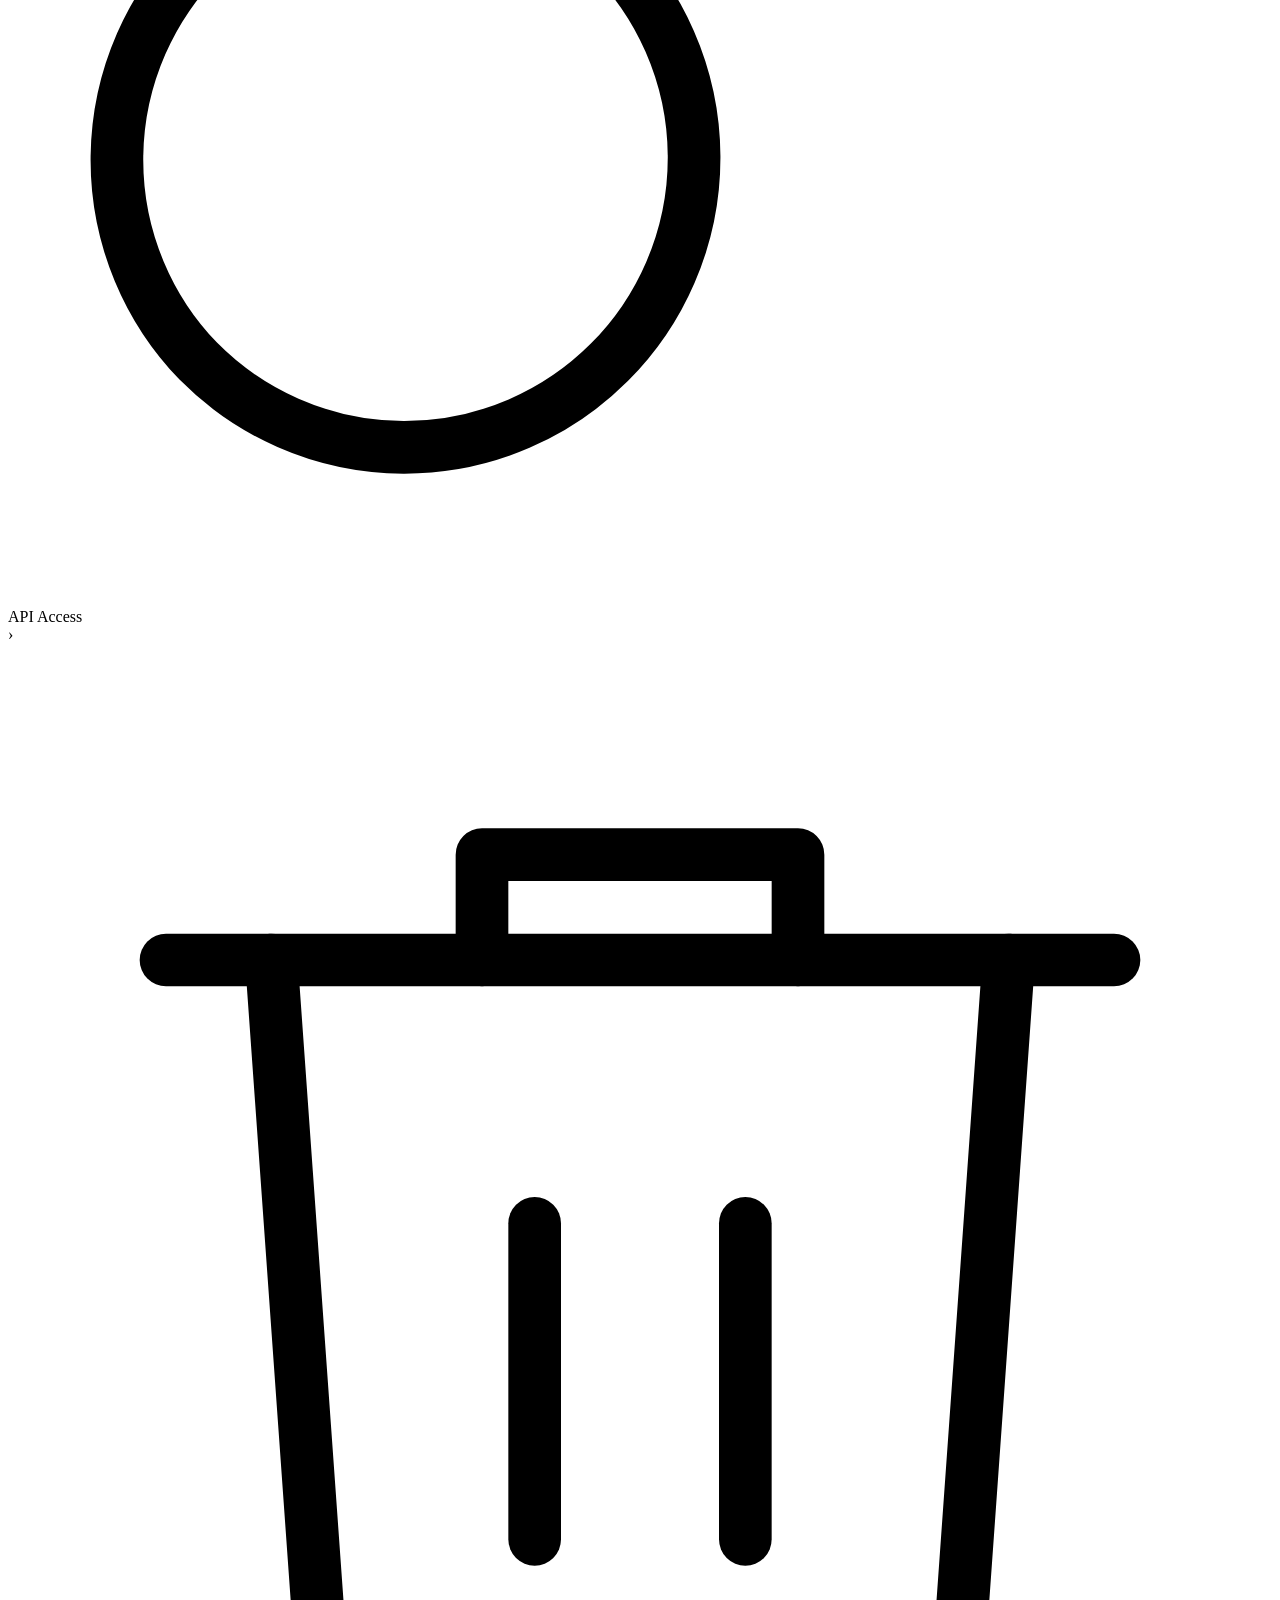
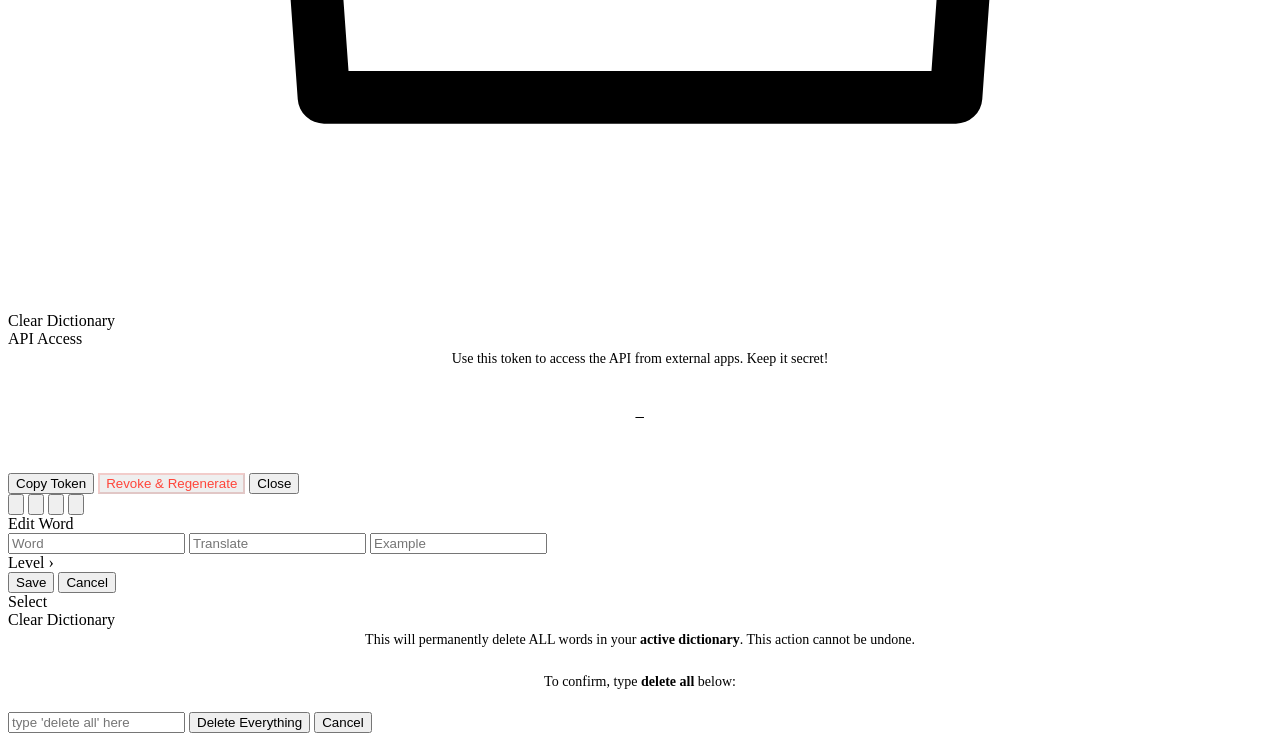
==== commit 3e5d4cd9: "add: unified minimalist settings design" ====
--- a/webapp/index.html
+++ b/webapp/index.html
@@ -162,6 +162,7 @@
       <div class="header-title">Settings</div>
     </div>
 
+    <!-- Group 1: Learning -->
     <div class="card settings-group">
       <div class="settings-row" onclick="openPicker('language')">
         <div class="settings-row-left">
@@ -188,11 +189,14 @@
           <div class="settings-icon settings-icon-limit">
             <svg viewBox="0 0 24 24" fill="none" stroke="currentColor" stroke-linecap="round" stroke-linejoin="round"><polygon points="13 2 3 14 12 14 11 22 21 10 12 10 13 2"/></svg>
           </div>
-          <div class="settings-label">New words limit</div>
+          <div class="settings-label">Daily Limit</div>
         </div>
         <div class="picker-value" id="set-limit-val">—</div>
       </div>
-
+    </div>
+
+    <!-- Group 2: Notifications -->
+    <div class="card settings-group">
       <div class="settings-row" onclick="openPicker('notification_interval_minutes')">
         <div class="settings-row-left">
           <div class="settings-icon settings-icon-notify">
@@ -208,7 +212,7 @@
           <div class="settings-icon settings-icon-quiet">
             <svg viewBox="0 0 24 24" fill="none" stroke="currentColor" stroke-linecap="round" stroke-linejoin="round"><path d="M21 12.79A9 9 0 1 1 11.21 3 7 7 0 0 0 21 12.79z"></path></svg>
           </div>
-          <div class="settings-label">Quiet hours</div>
+          <div class="settings-label">Quiet Hours</div>
         </div>
         <div class="picker-value" id="quiet-hours-display">—</div>
       </div>
@@ -216,35 +220,28 @@
       <input type="hidden" id="set-quiet-end" value="08:00">
     </div>
 
-    <div class="card settings-group">
-      <div class="settings-row no-click">
+    <!-- Group 3: Data & Tools -->
+    <div class="card settings-group">
+      <div class="settings-row" onclick="shareWords()">
+        <div class="settings-row-left">
+          <div class="settings-icon settings-icon-export">
+            <svg viewBox="0 0 24 24" fill="none" stroke="currentColor" stroke-linecap="round" stroke-linejoin="round"><path d="M21 15v4a2 2 0 0 1-2 2H5a2 2 0 0 1-2-2v-4"/><polyline points="7 10 12 15 17 10"/><line x1="12" y1="15" x2="12" y2="3"/></svg>
+          </div>
+          <div class="settings-label">Export Dictionary</div>
+        </div>
+        <div class="picker-trigger-arrow">›</div>
+      </div>
+
+      <div class="settings-row" onclick="openApiAccessSheet()">
         <div class="settings-row-left">
           <div class="settings-icon settings-icon-api">
             <svg viewBox="0 0 24 24" fill="none" stroke="currentColor" stroke-linecap="round" stroke-linejoin="round"><path d="M21 2l-2 2m-7.61 7.61a5.5 5.5 0 1 1-7.778 7.778 5.5 5.5 0 0 1 7.777-7.777zm0 0L15.5 7.5m0 0l3 3L22 7l-3-3y-2.5z"></path></svg>
           </div>
           <div class="settings-label">API Access</div>
         </div>
-        <div class="settings-row-actions">
-          <button class="row-btn" onclick="copyToken()" title="Copy Token">
-            <svg viewBox="0 0 24 24" fill="none" stroke="currentColor" stroke-width="2" stroke-linecap="round" stroke-linejoin="round"><path d="M16 4h2a2 2 0 0 1 2 2v14a2 2 0 0 1-2 2H6a2 2 0 0 1-2-2V6a2 2 0 0 1 2-2h2"></path><rect x="8" y="2" width="8" height="4" rx="1" ry="1"></rect></svg>
-          </button>
-          <button class="row-btn row-btn-danger" onclick="revokeToken()" title="Revoke Token">
-            <svg viewBox="0 0 24 24" fill="none" stroke="currentColor" stroke-width="2" stroke-linecap="round" stroke-linejoin="round"><polyline points="23 4 23 10 17 10"></polyline><path d="M20.49 15a9 9 0 1 1-2.12-9.36L23 10"></path></svg>
-          </button>
-        </div>
-      </div>
-    </div>
-
-    <div class="card settings-group">
-      <div class="settings-row" onclick="shareWords()">
-        <div class="settings-row-left">
-          <div class="settings-icon settings-icon-export">
-            <svg viewBox="0 0 24 24" fill="none" stroke="currentColor" stroke-linecap="round" stroke-linejoin="round"><path d="M21 15v4a2 2 0 0 1-2 2H5a2 2 0 0 1-2-2v-4"/><polyline points="7 10 12 15 17 10"/><line x1="12" y1="15" x2="12" y2="3"/></svg>
-          </div>
-          <div class="settings-label">Export Dictionary</div>
-        </div>
         <div class="picker-trigger-arrow">›</div>
       </div>
+
       <div class="settings-row" onclick="openDeleteAllSheet()">
         <div class="settings-row-left">
           <div class="settings-icon settings-icon-delete">
@@ -254,6 +251,21 @@
         </div>
       </div>
     </div>
+  </div>
+
+  <!-- API Access Sheet -->
+  <div id="api-overlay" class="edit-overlay" onclick="closeApiAccessSheet()"></div>
+  <div id="api-sheet" class="edit-sheet">
+    <div class="edit-sheet-title">API Access</div>
+    <div style="text-align:center; color:var(--text-secondary); margin-bottom:24px; font-size:14px; line-height:1.5;">
+      Use this token to access the API from external apps. Keep it secret!
+    </div>
+    <div class="card settings-group" style="padding:16px; margin-bottom:24px; background:var(--glass-mid);">
+      <div id="api-token-display" style="word-break:break-all; font-family:monospace; font-size:14px; text-align:center; color:var(--text); letter-spacing:0.05em;">—</div>
+    </div>
+    <button class="btn" onclick="copyToken()">Copy Token</button>
+    <button class="btn btn-secondary" onclick="revokeToken()" style="color:#ff453a; border-color:rgba(255,69,58,0.2);">Revoke & Regenerate</button>
+    <button class="btn btn-secondary" onclick="closeApiAccessSheet()" style="margin-top:8px;">Close</button>
   </div>
 
   <!-- Nav -->
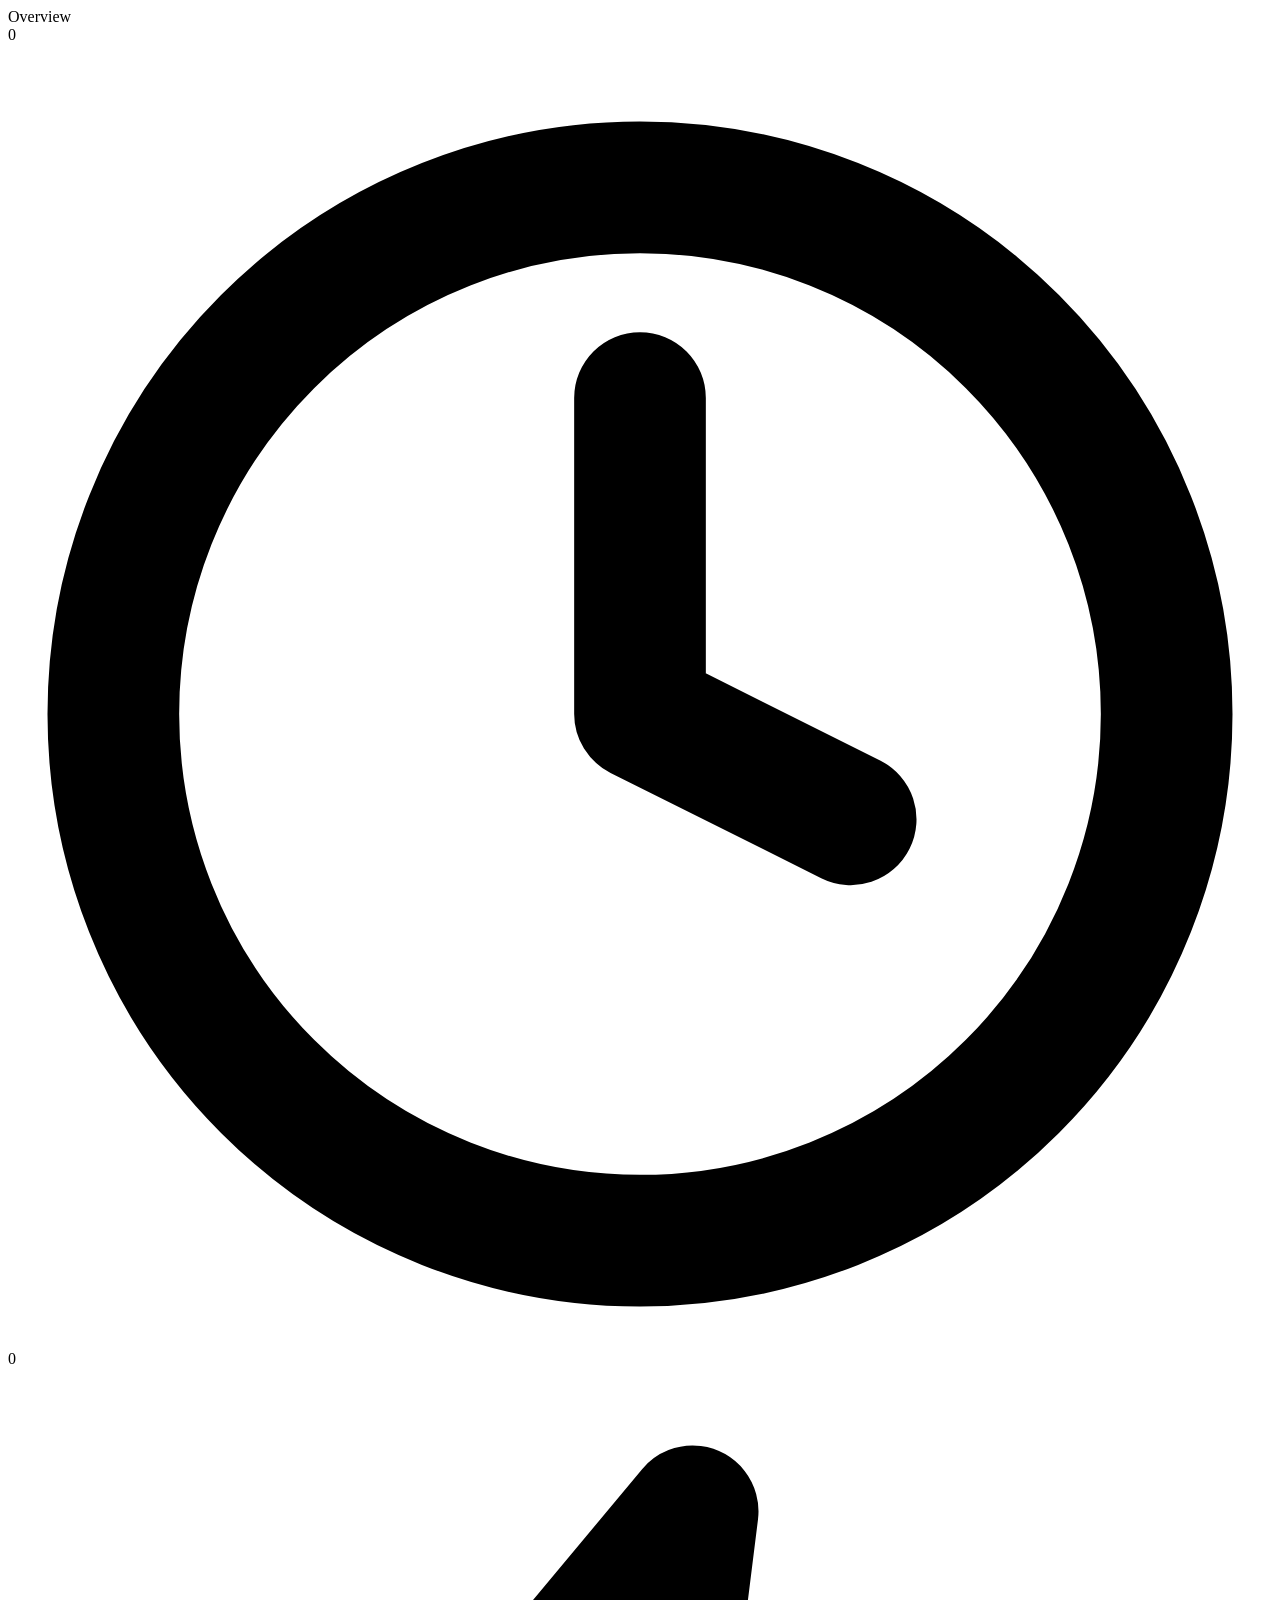
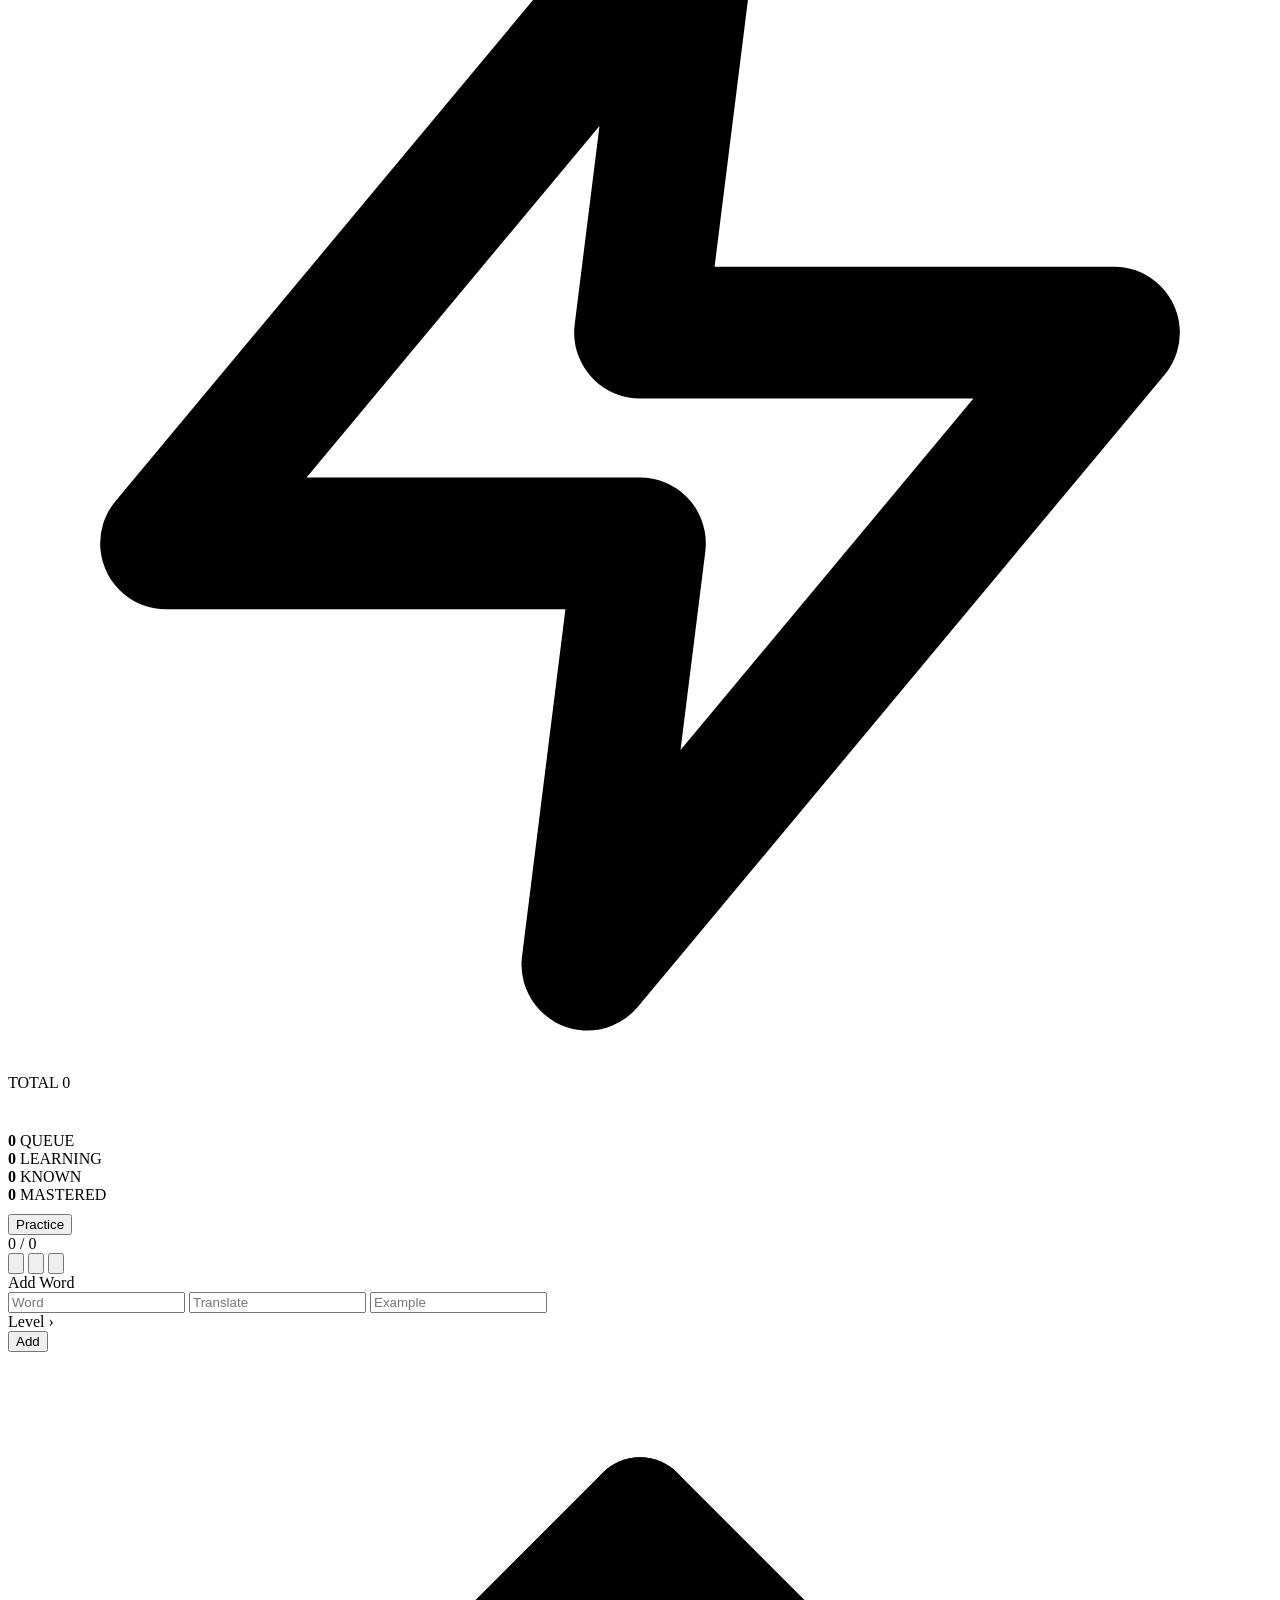
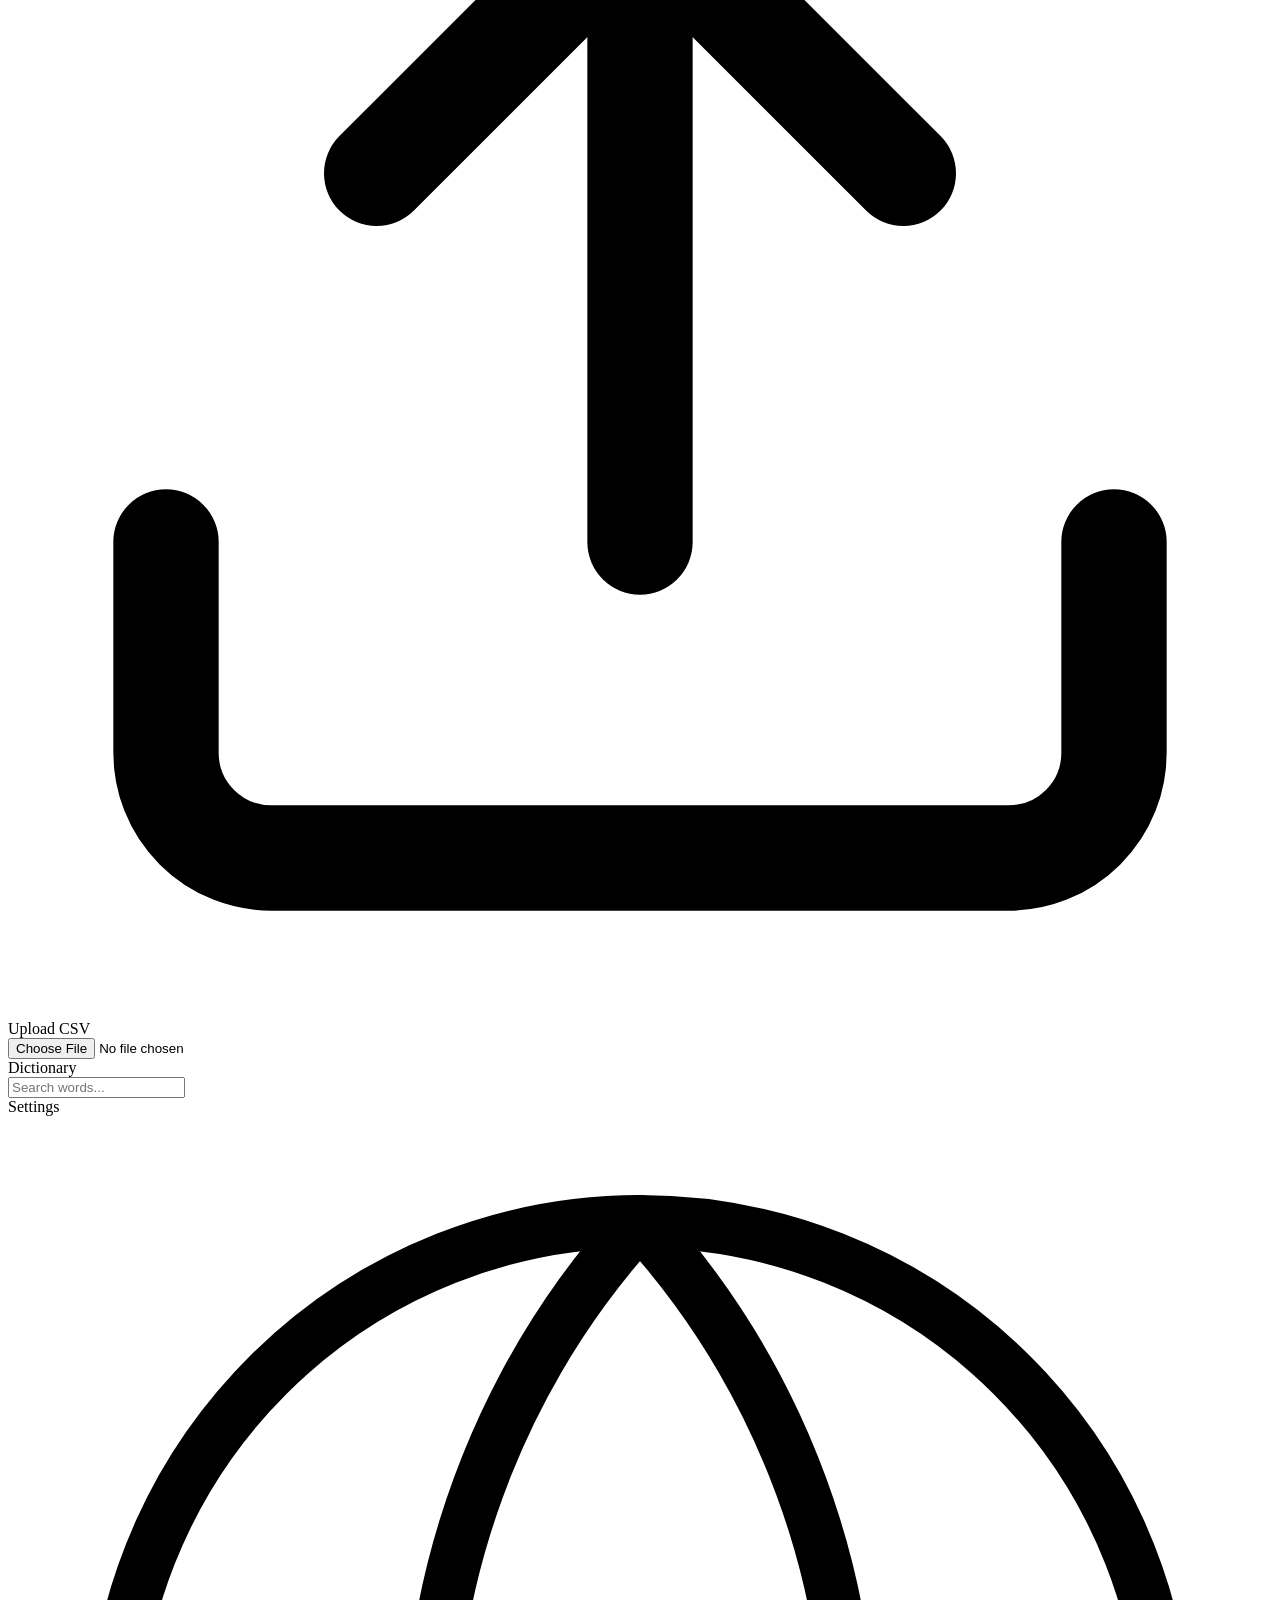
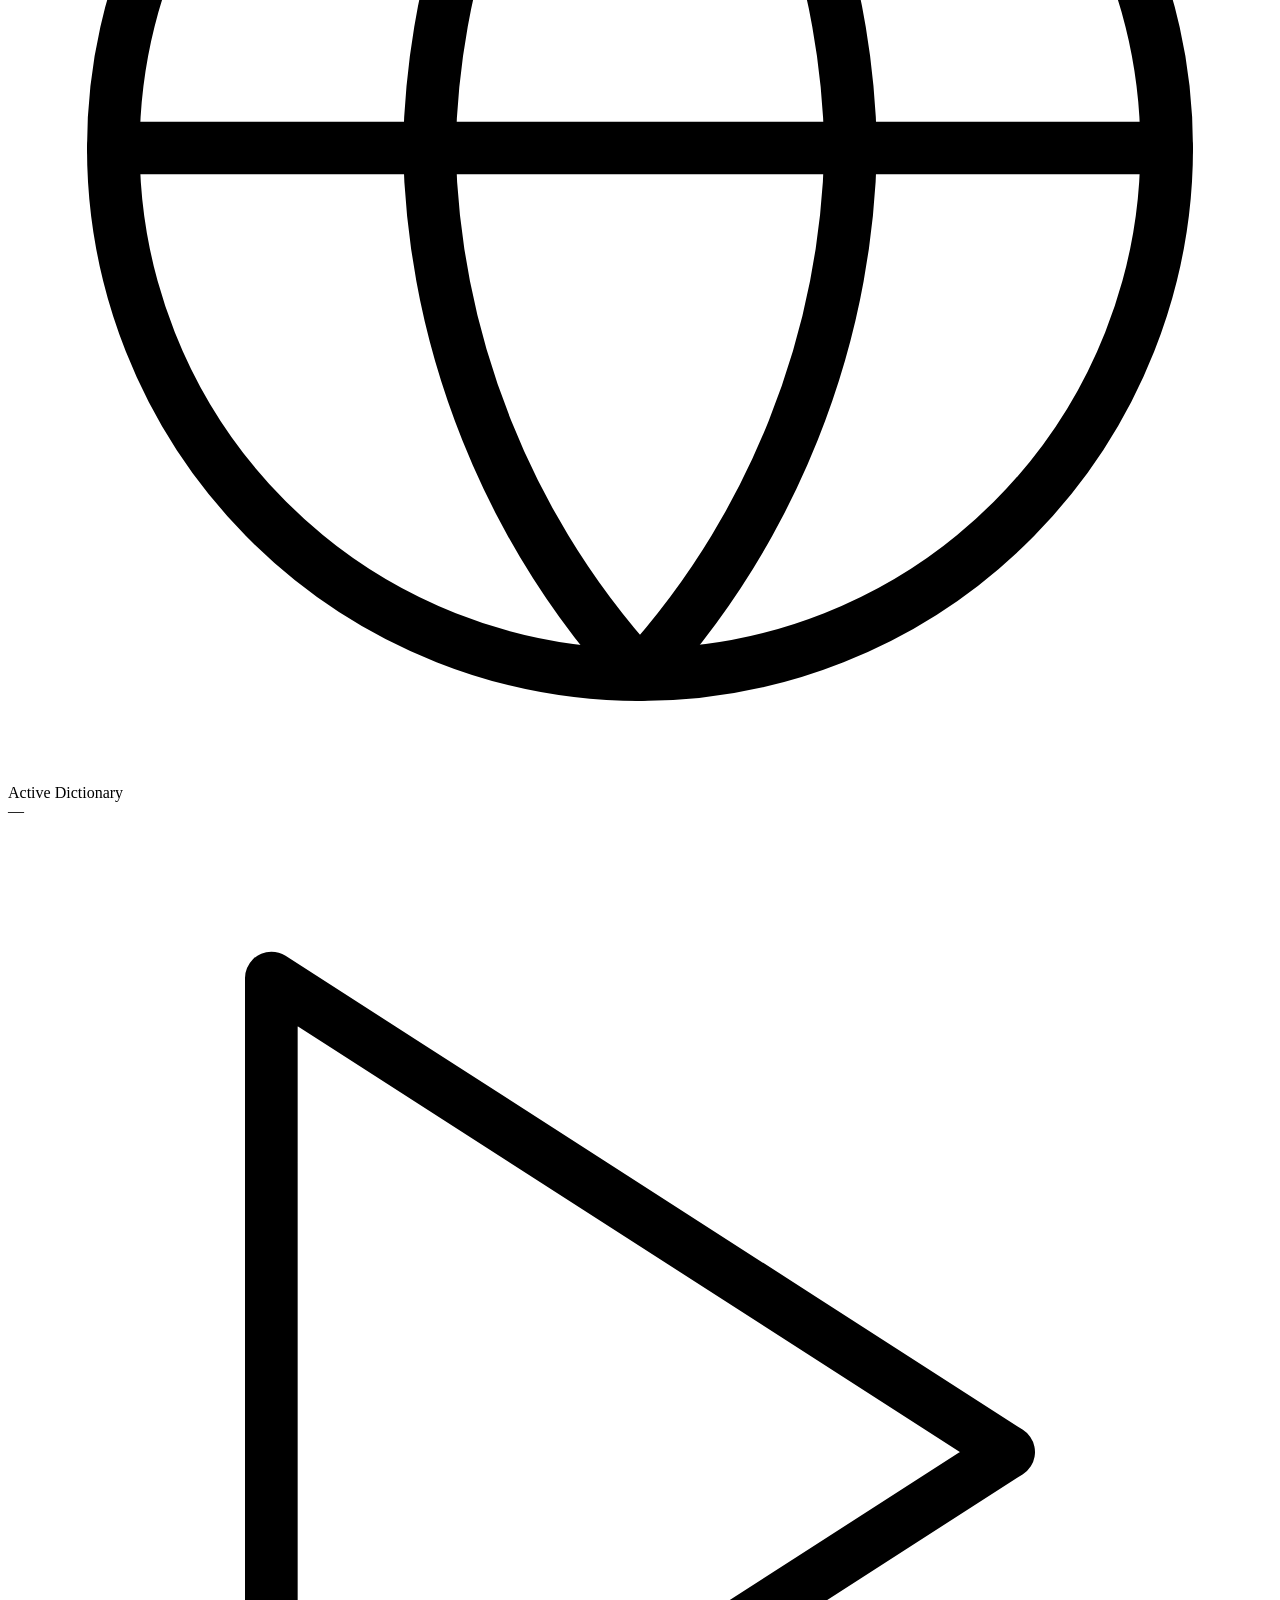
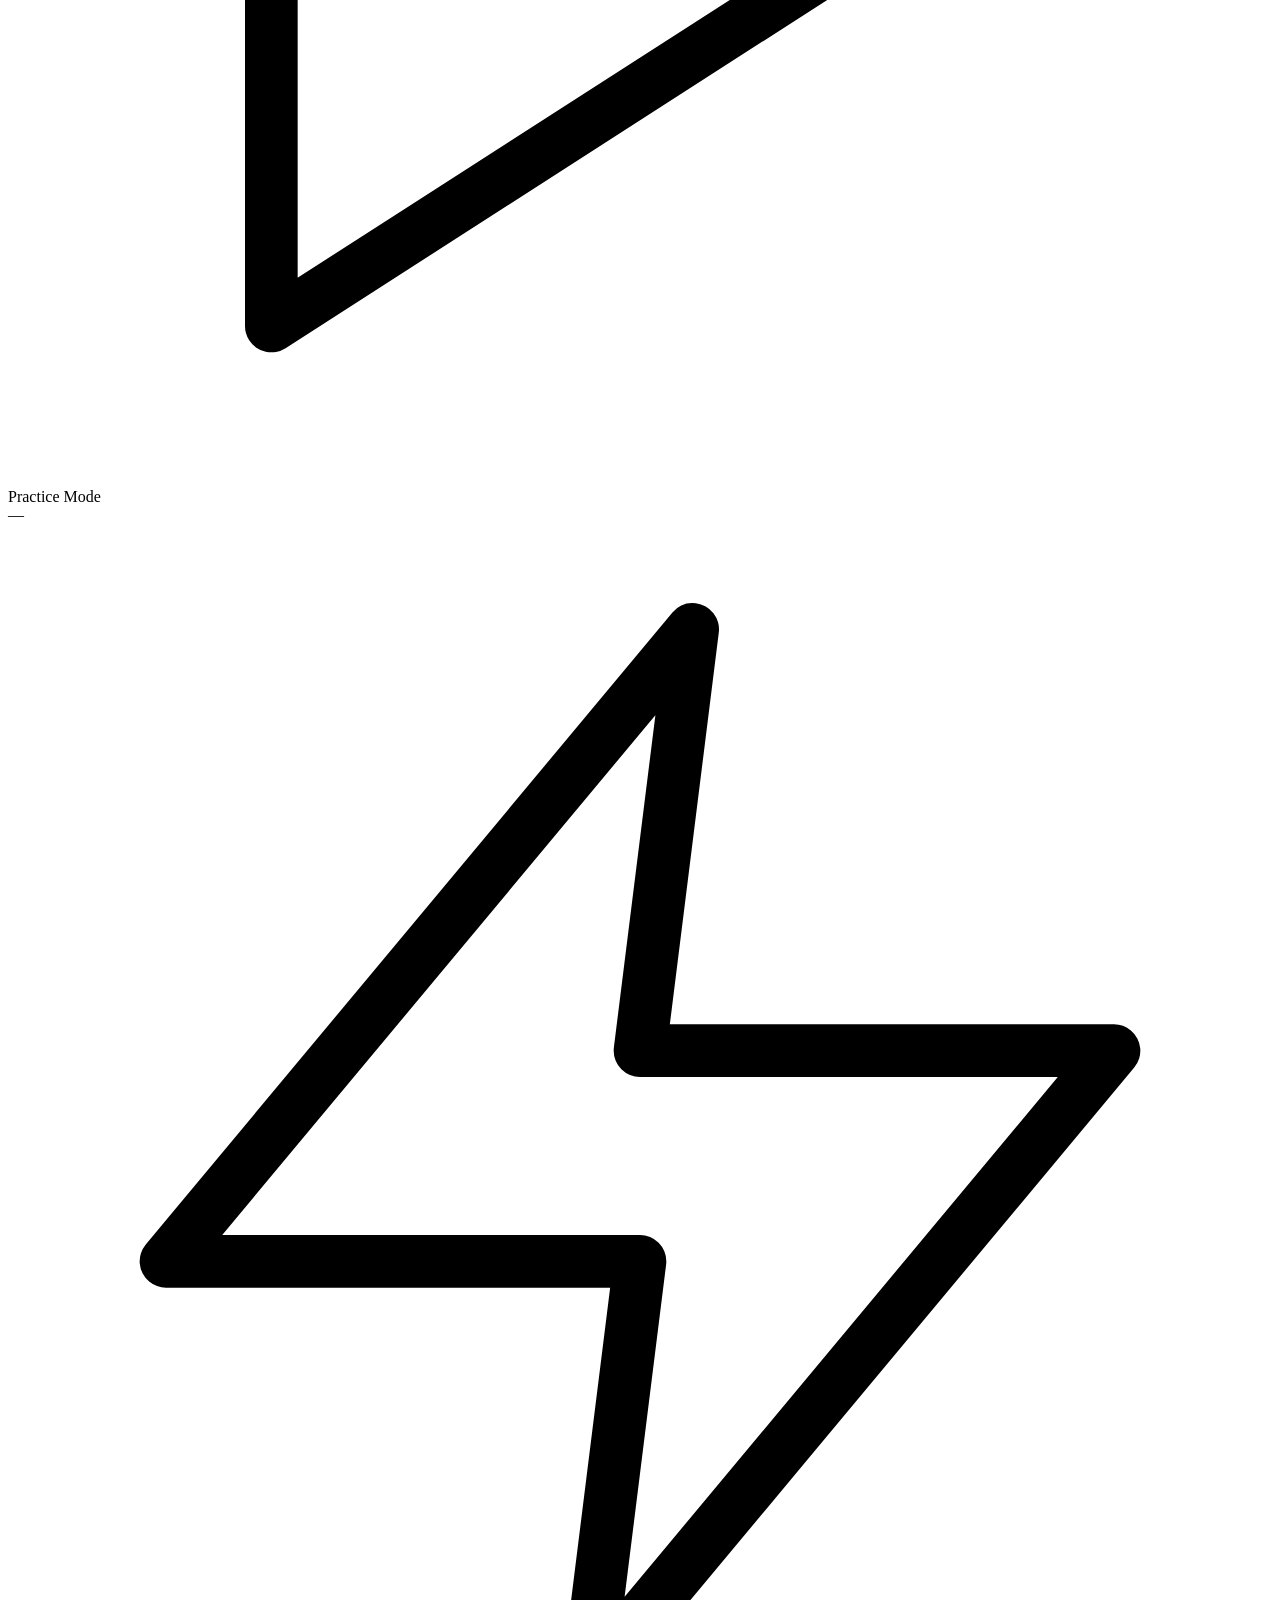
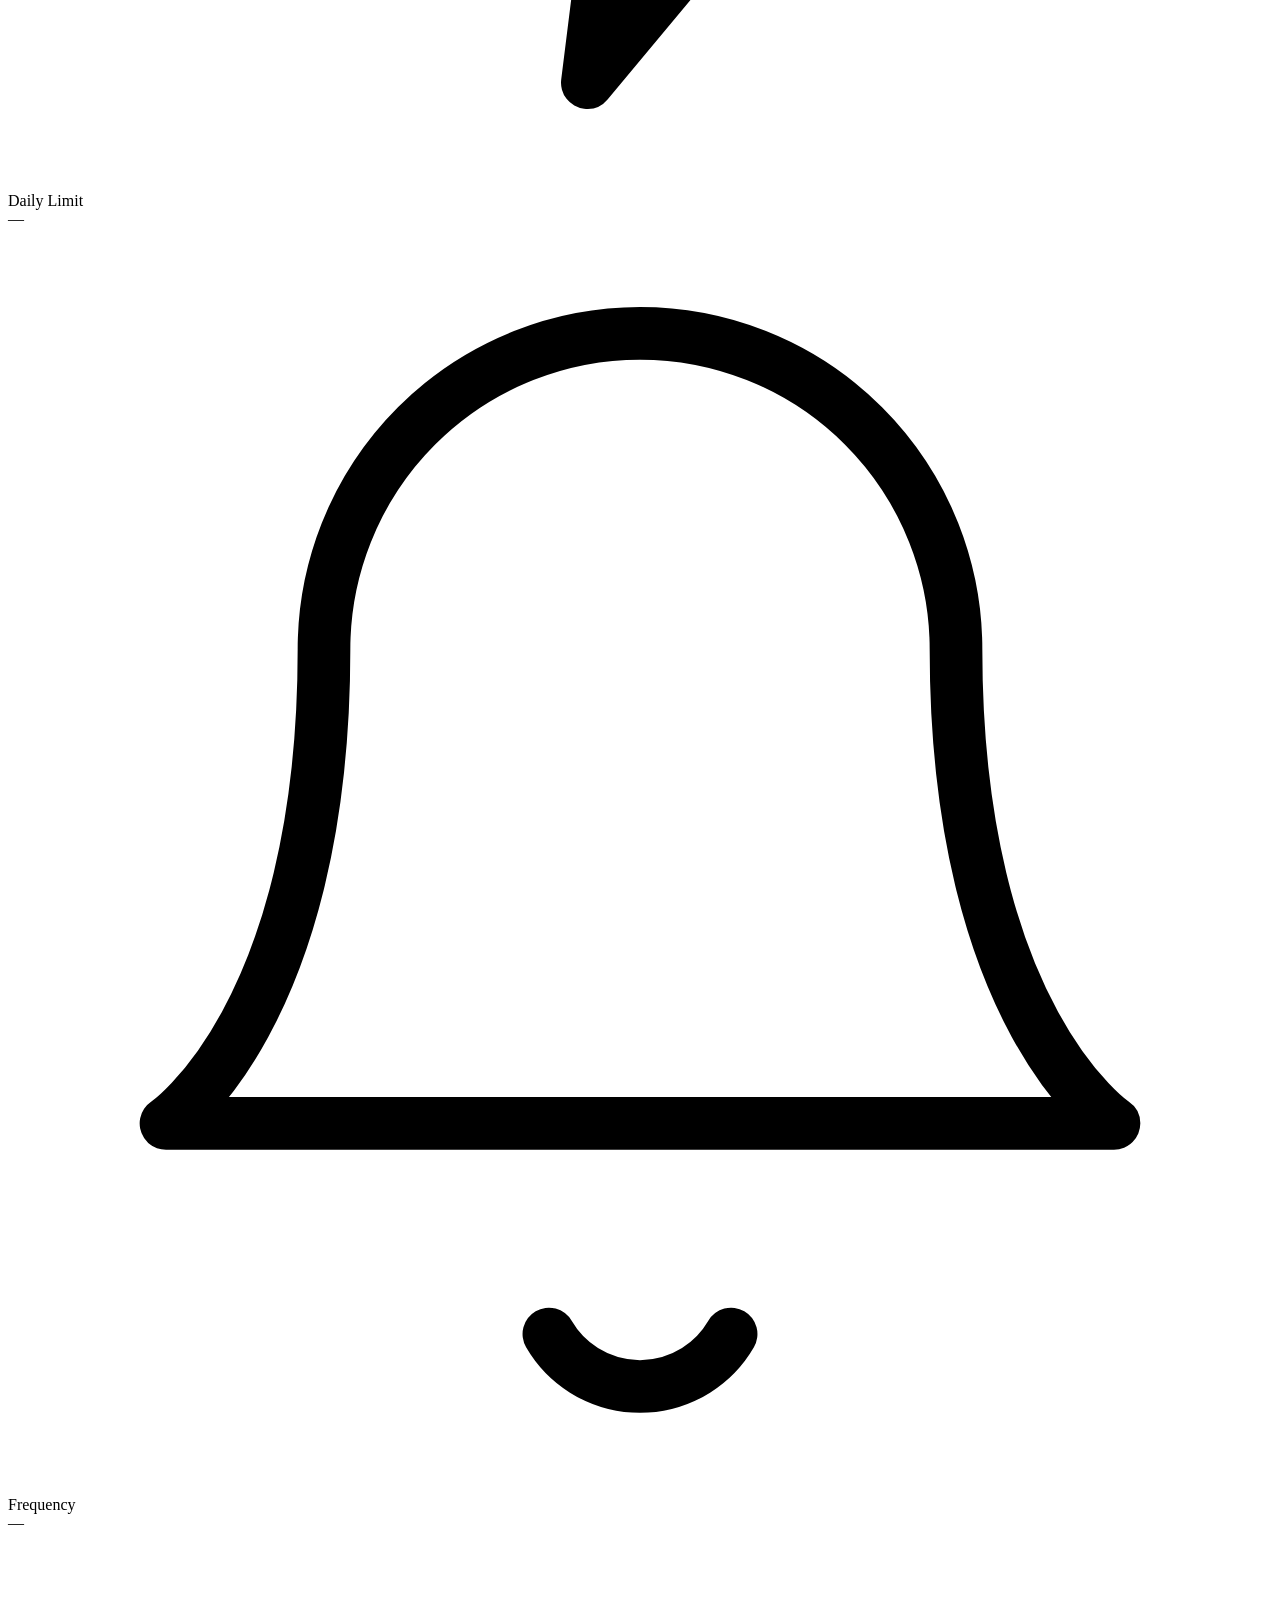
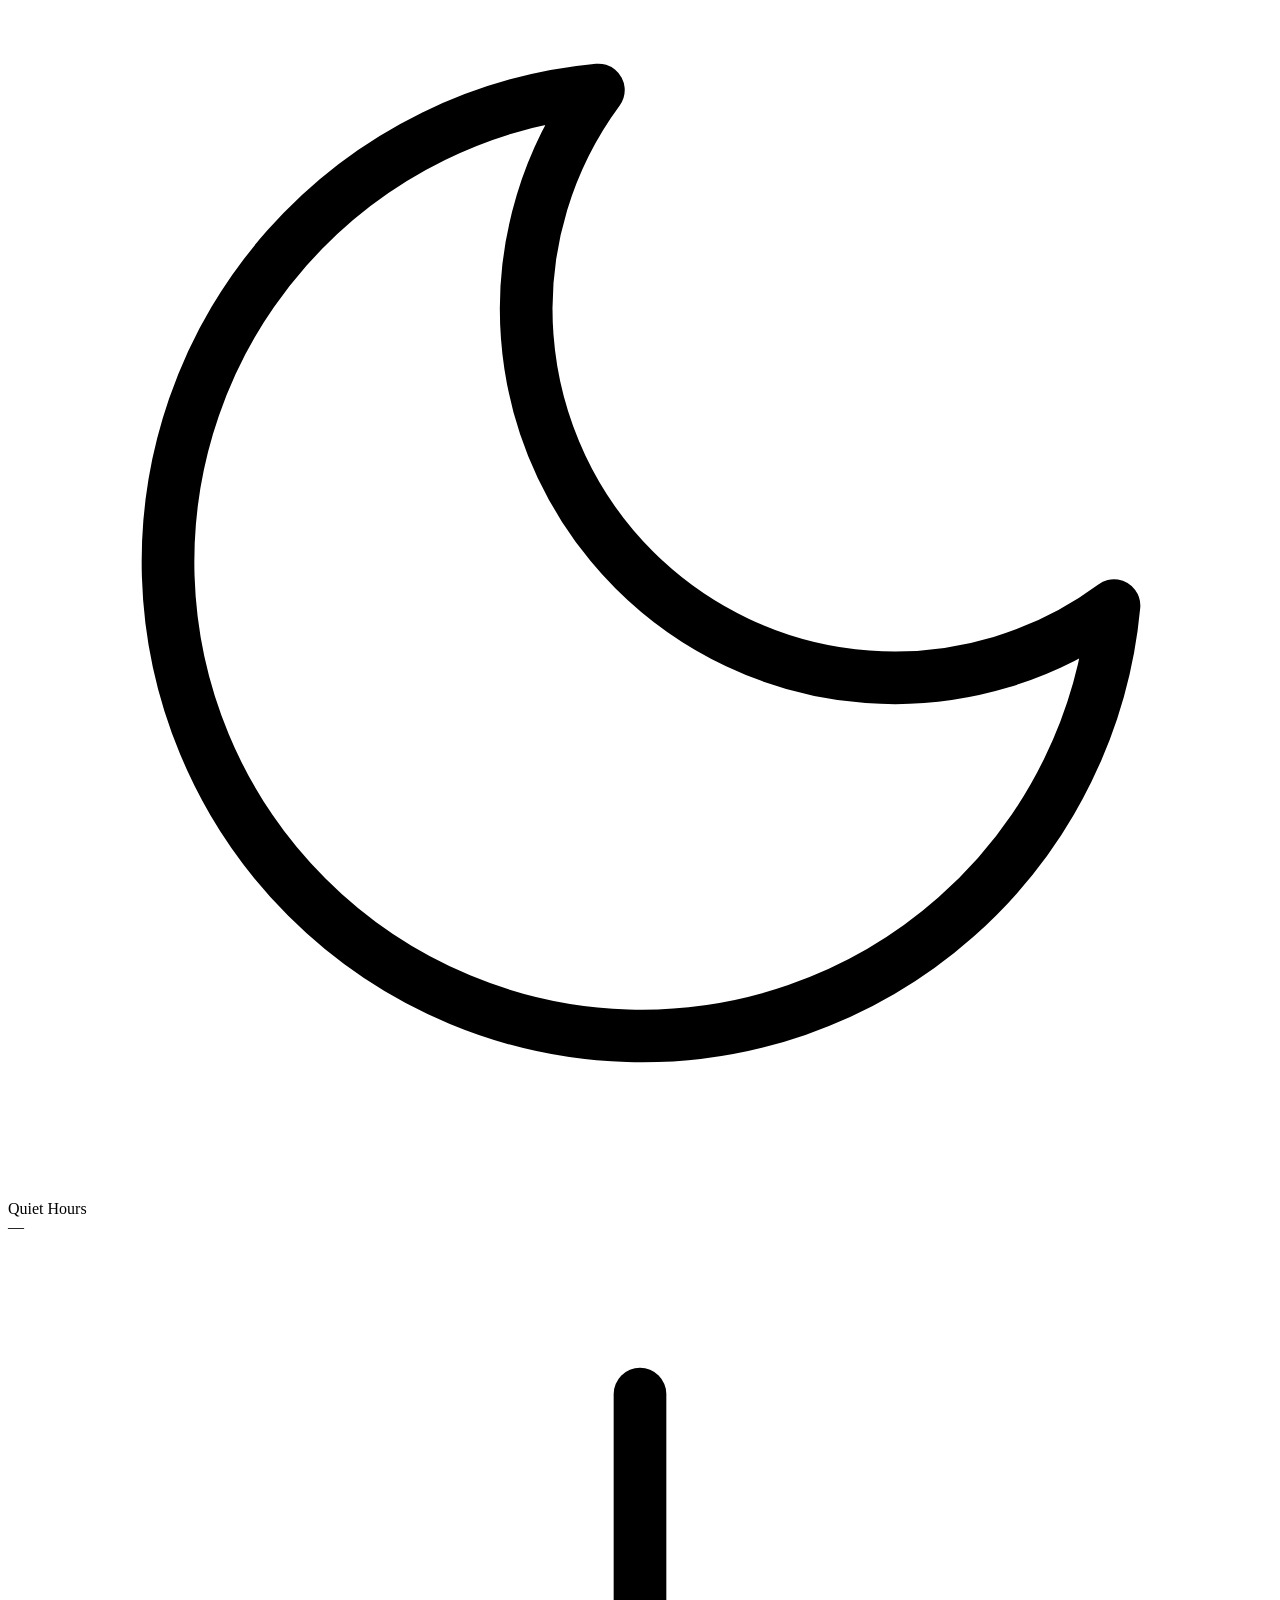
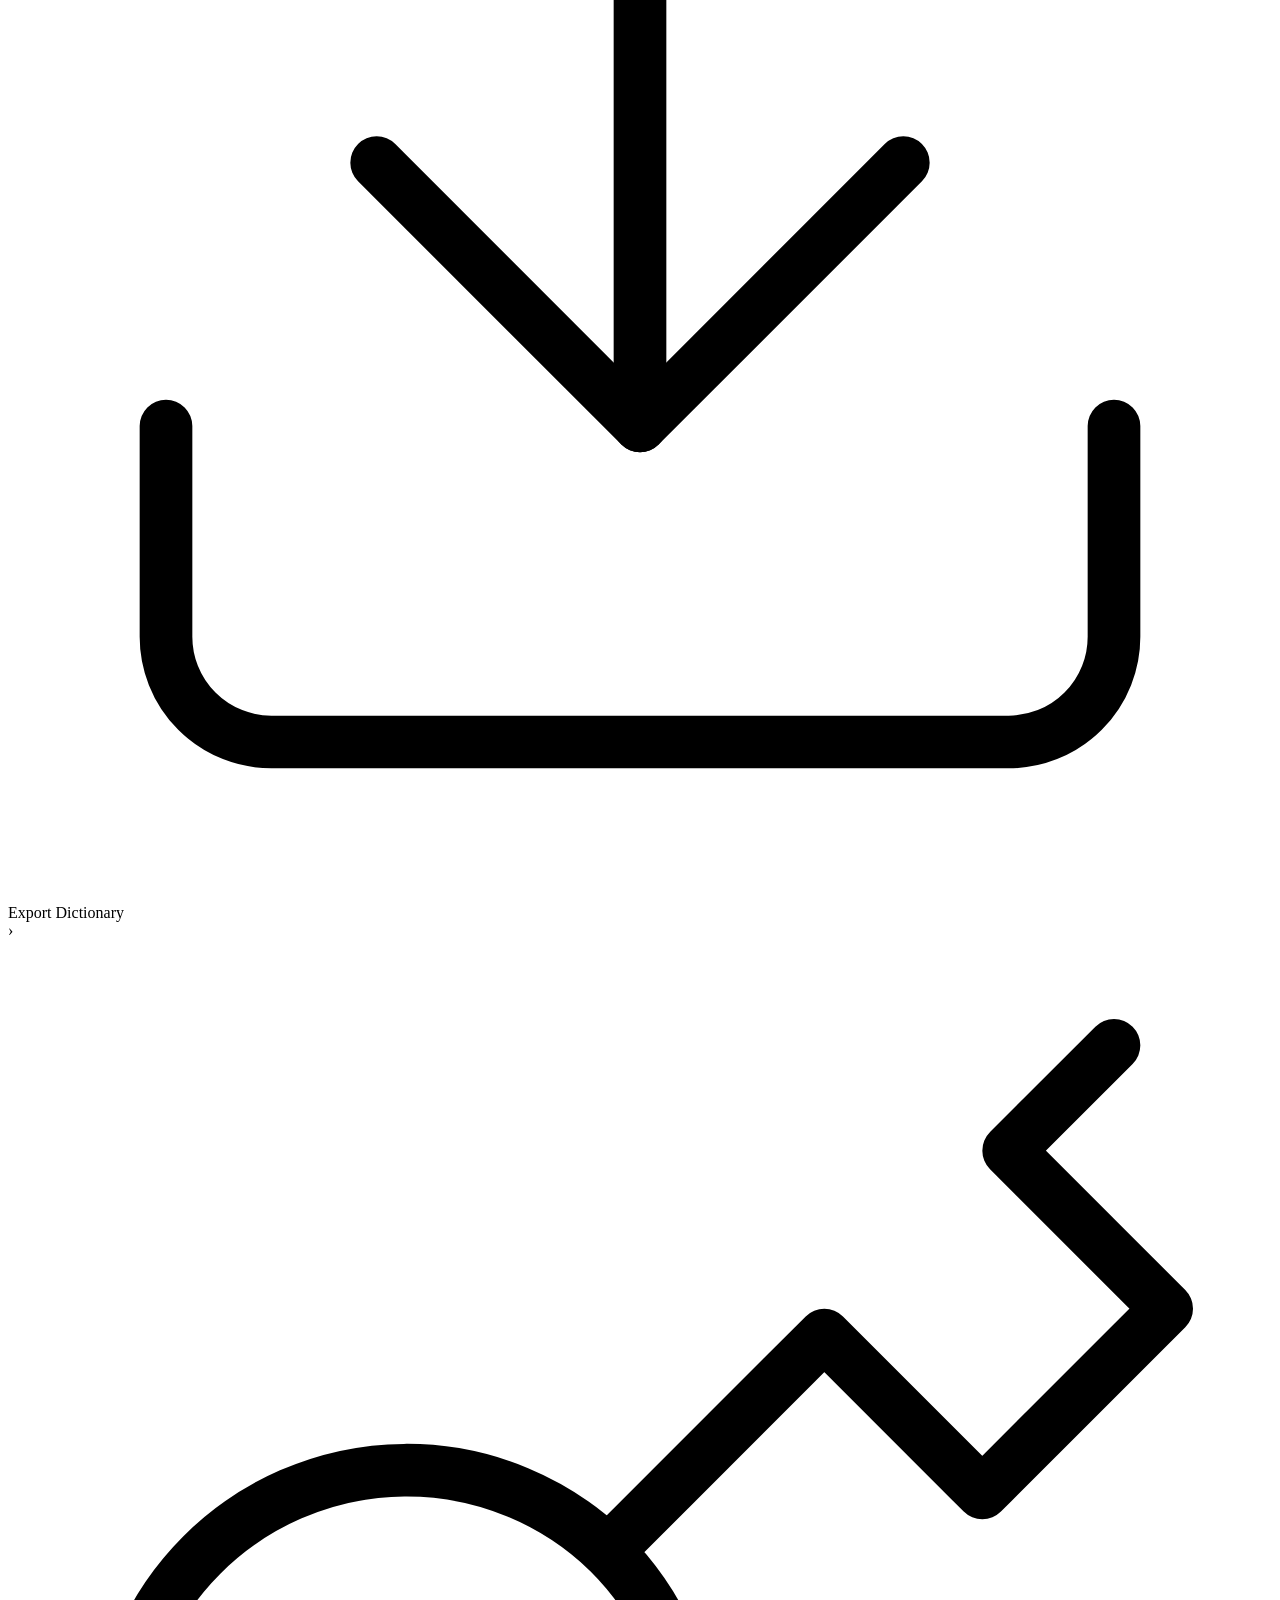
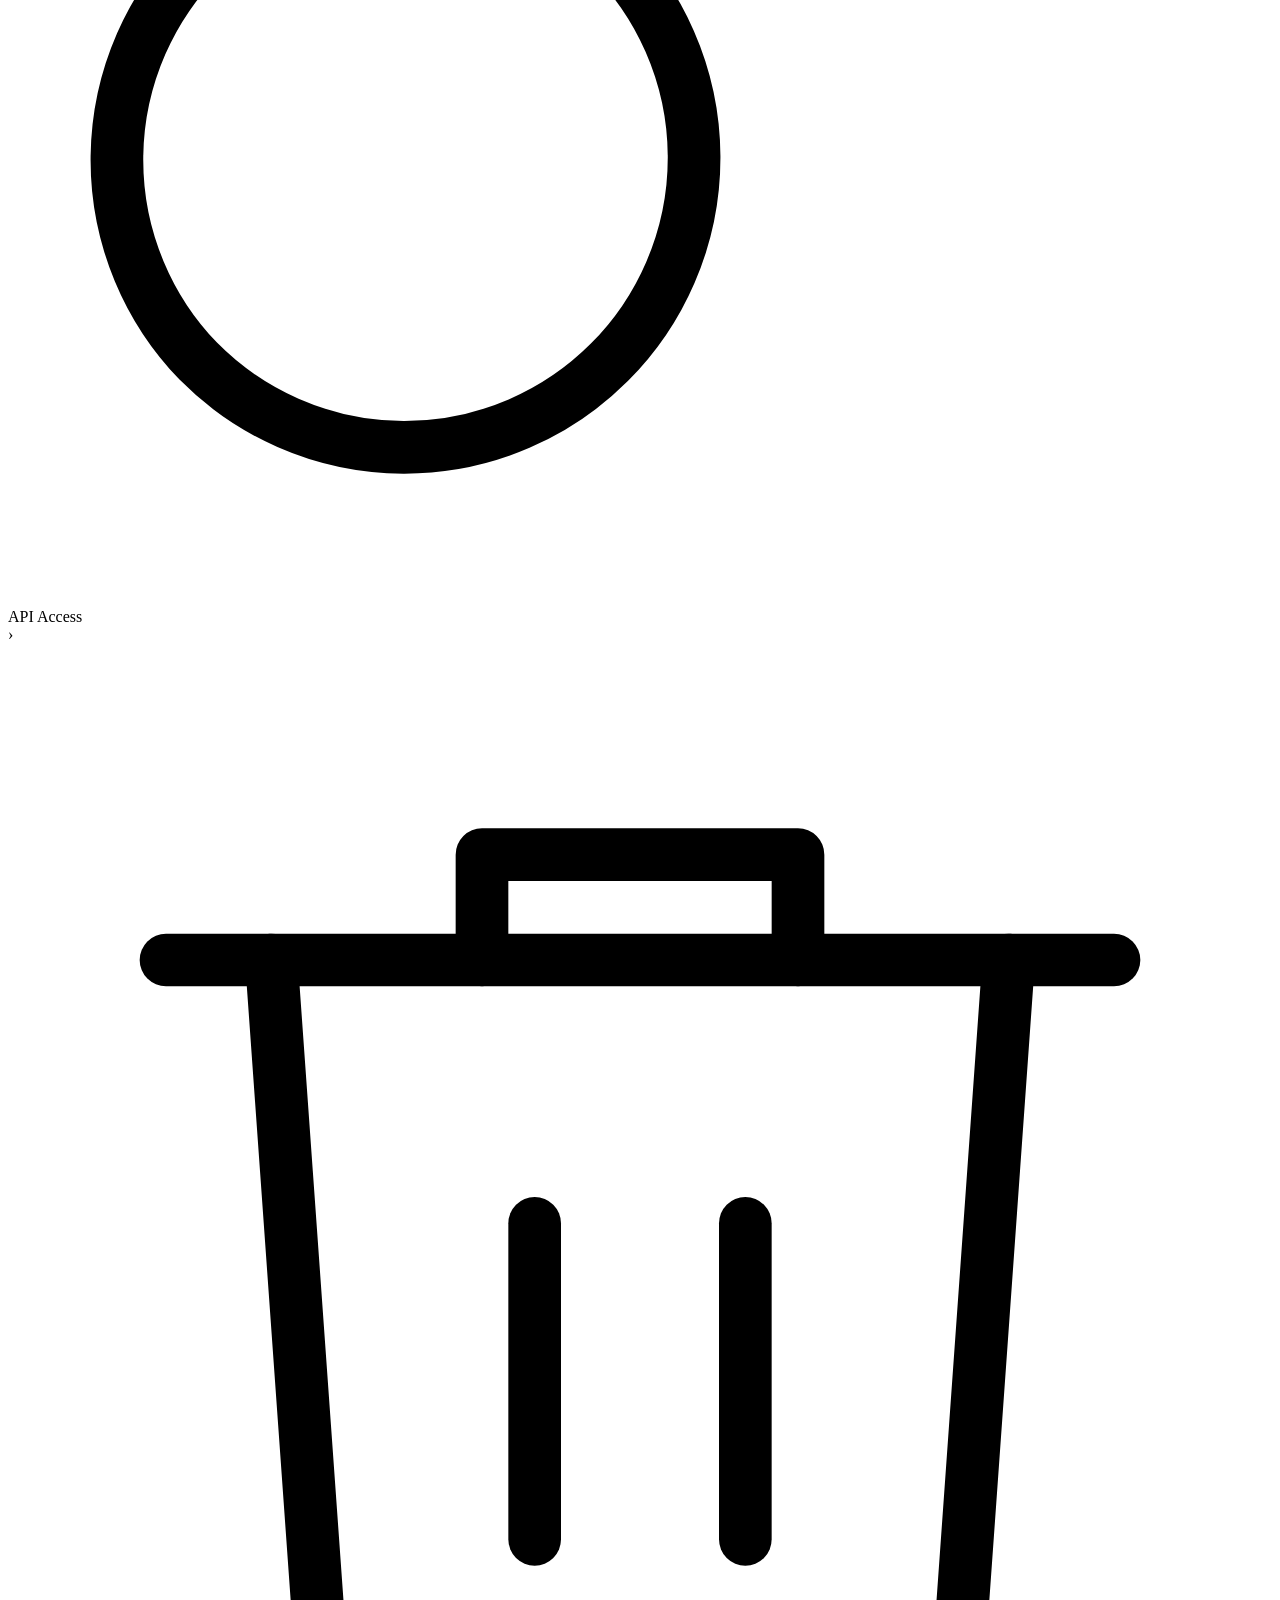
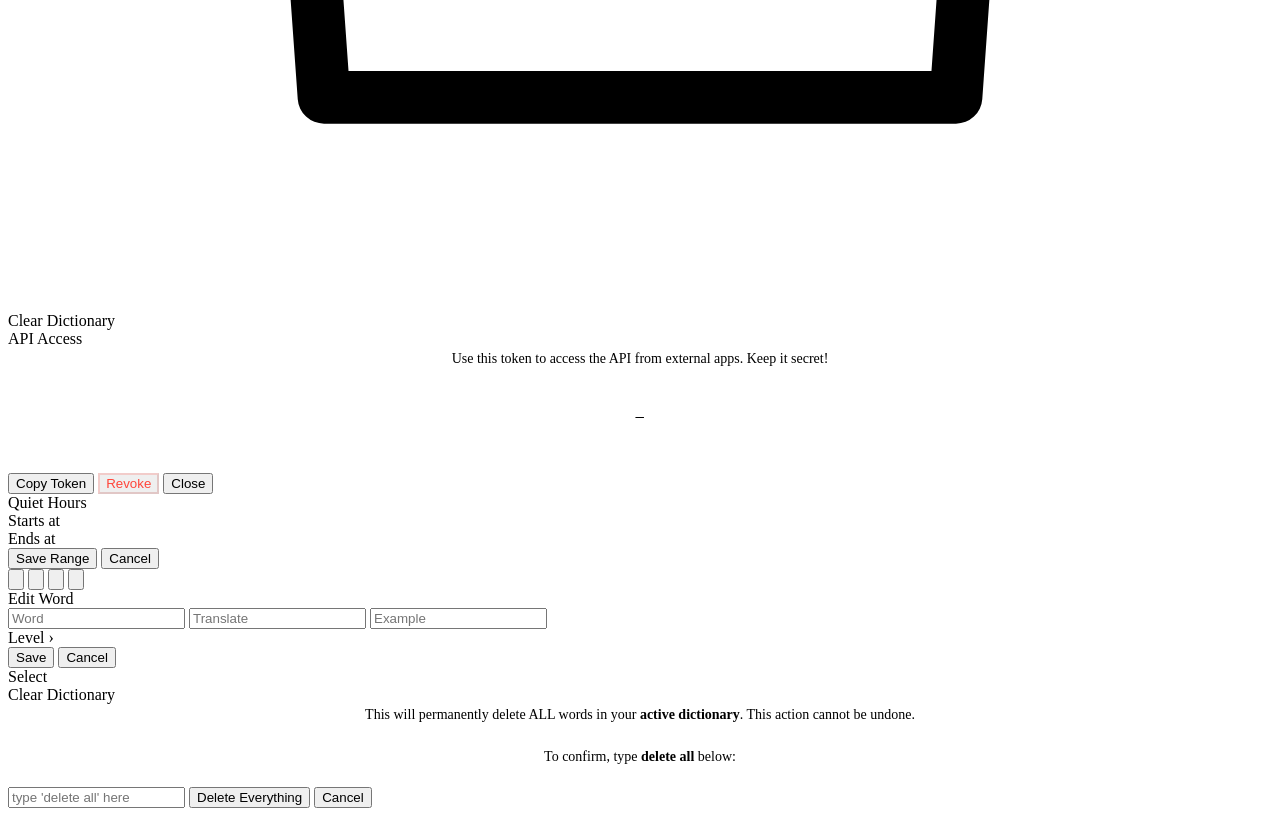
==== commit 00ed353a: "refactor: unified quiet hours picker and simplified revoke button" ====
--- a/webapp/index.html
+++ b/webapp/index.html
@@ -207,7 +207,7 @@
         <div class="picker-value" id="set-notify-interval">—</div>
       </div>
 
-      <div class="settings-row" onclick="openPicker('quiet_hours')">
+      <div class="settings-row" onclick="openQuietHoursSheet()">
         <div class="settings-row-left">
           <div class="settings-icon settings-icon-quiet">
             <svg viewBox="0 0 24 24" fill="none" stroke="currentColor" stroke-linecap="round" stroke-linejoin="round"><path d="M21 12.79A9 9 0 1 1 11.21 3 7 7 0 0 0 21 12.79z"></path></svg>
@@ -264,8 +264,26 @@
       <div id="api-token-display" style="word-break:break-all; font-family:monospace; font-size:14px; text-align:center; color:var(--text); letter-spacing:0.05em;">—</div>
     </div>
     <button class="btn" onclick="copyToken()">Copy Token</button>
-    <button class="btn btn-secondary" onclick="revokeToken()" style="color:#ff453a; border-color:rgba(255,69,58,0.2);">Revoke & Regenerate</button>
+    <button class="btn btn-secondary" onclick="revokeToken()" style="color:#ff453a; border-color:rgba(255,69,58,0.2);">Revoke</button>
     <button class="btn btn-secondary" onclick="closeApiAccessSheet()" style="margin-top:8px;">Close</button>
+  </div>
+
+  <!-- Quiet Hours Sheet -->
+  <div id="quiet-hours-overlay" class="edit-overlay" onclick="closeQuietHoursSheet()"></div>
+  <div id="quiet-hours-sheet" class="edit-sheet">
+    <div class="edit-sheet-title">Quiet Hours</div>
+    <div class="picker-double">
+      <div class="picker-column">
+        <div class="picker-column-title">Starts at</div>
+        <div id="quiet-start-list" class="picker-list-mini"></div>
+      </div>
+      <div class="picker-column">
+        <div class="picker-column-title">Ends at</div>
+        <div id="quiet-end-list" class="picker-list-mini"></div>
+      </div>
+    </div>
+    <button class="btn" onclick="saveQuietHours()">Save Range</button>
+    <button class="btn btn-secondary" onclick="closeQuietHoursSheet()">Cancel</button>
   </div>
 
   <!-- Nav -->
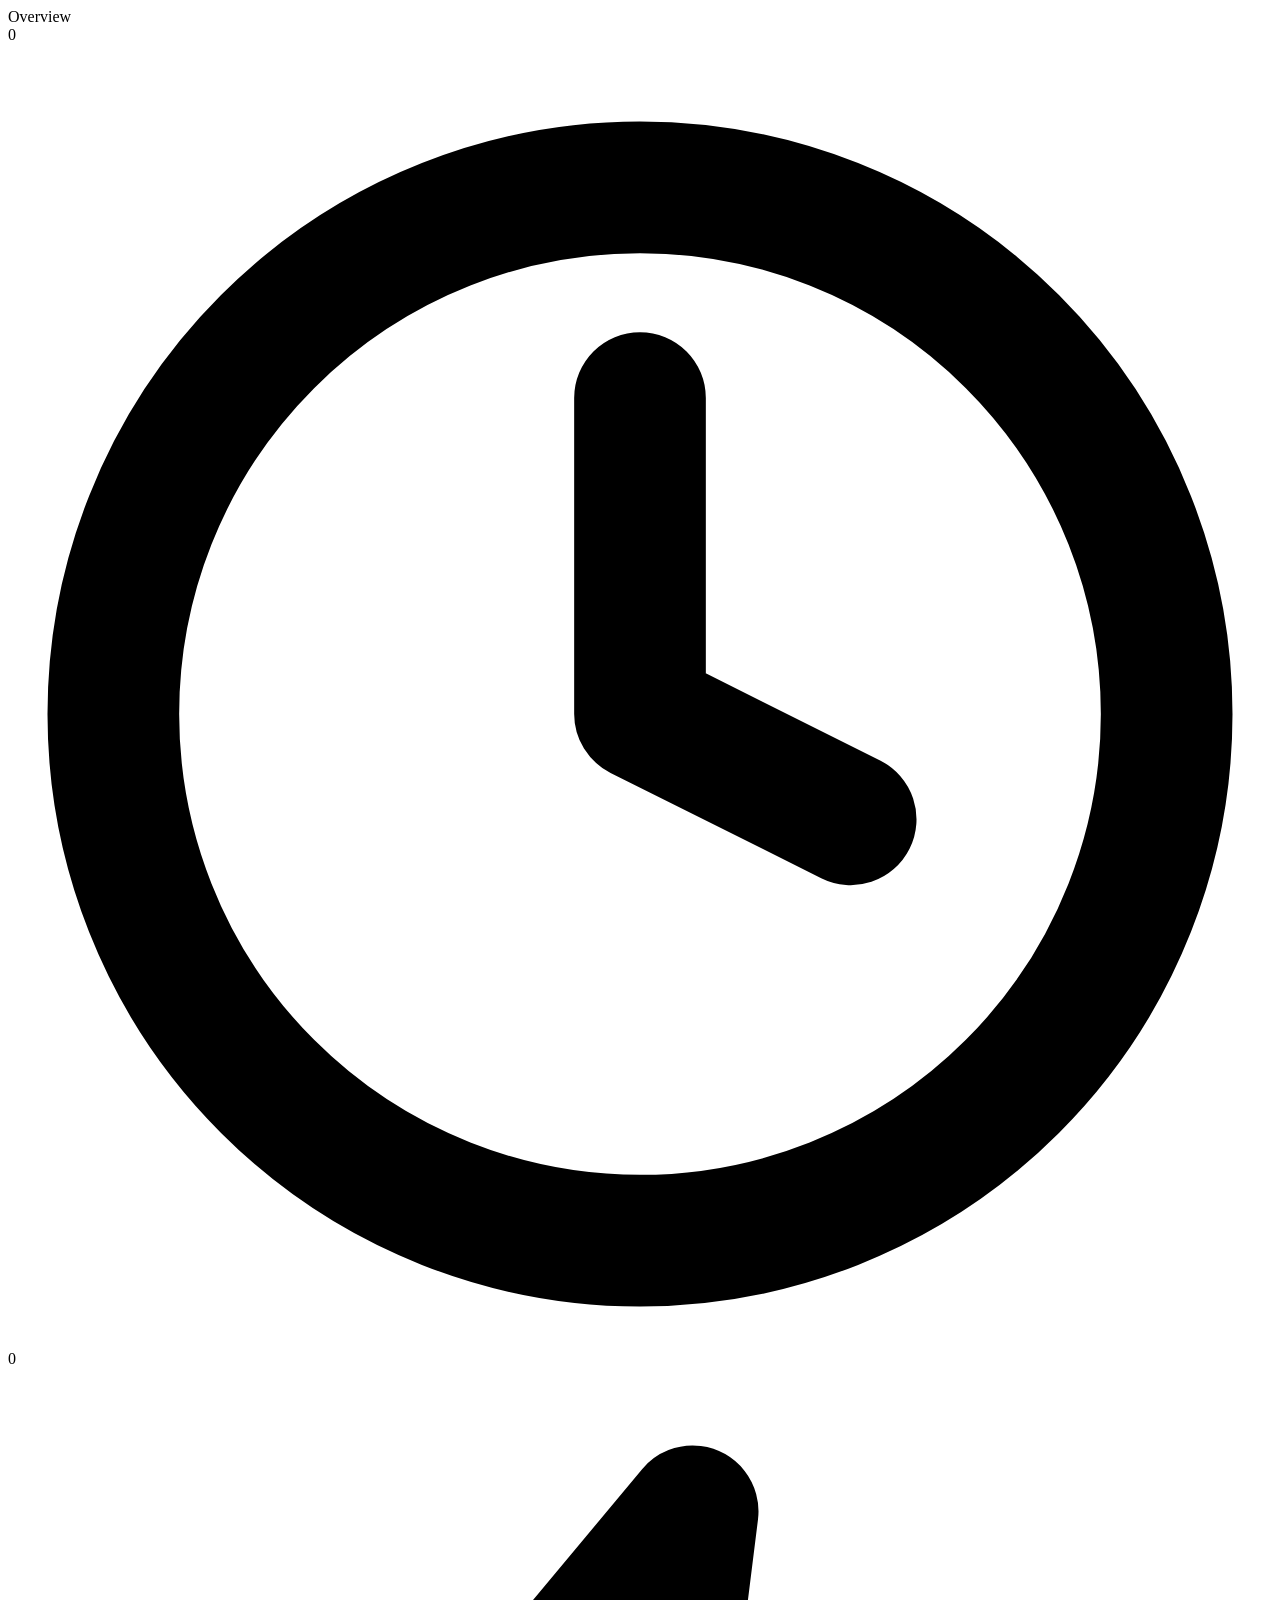
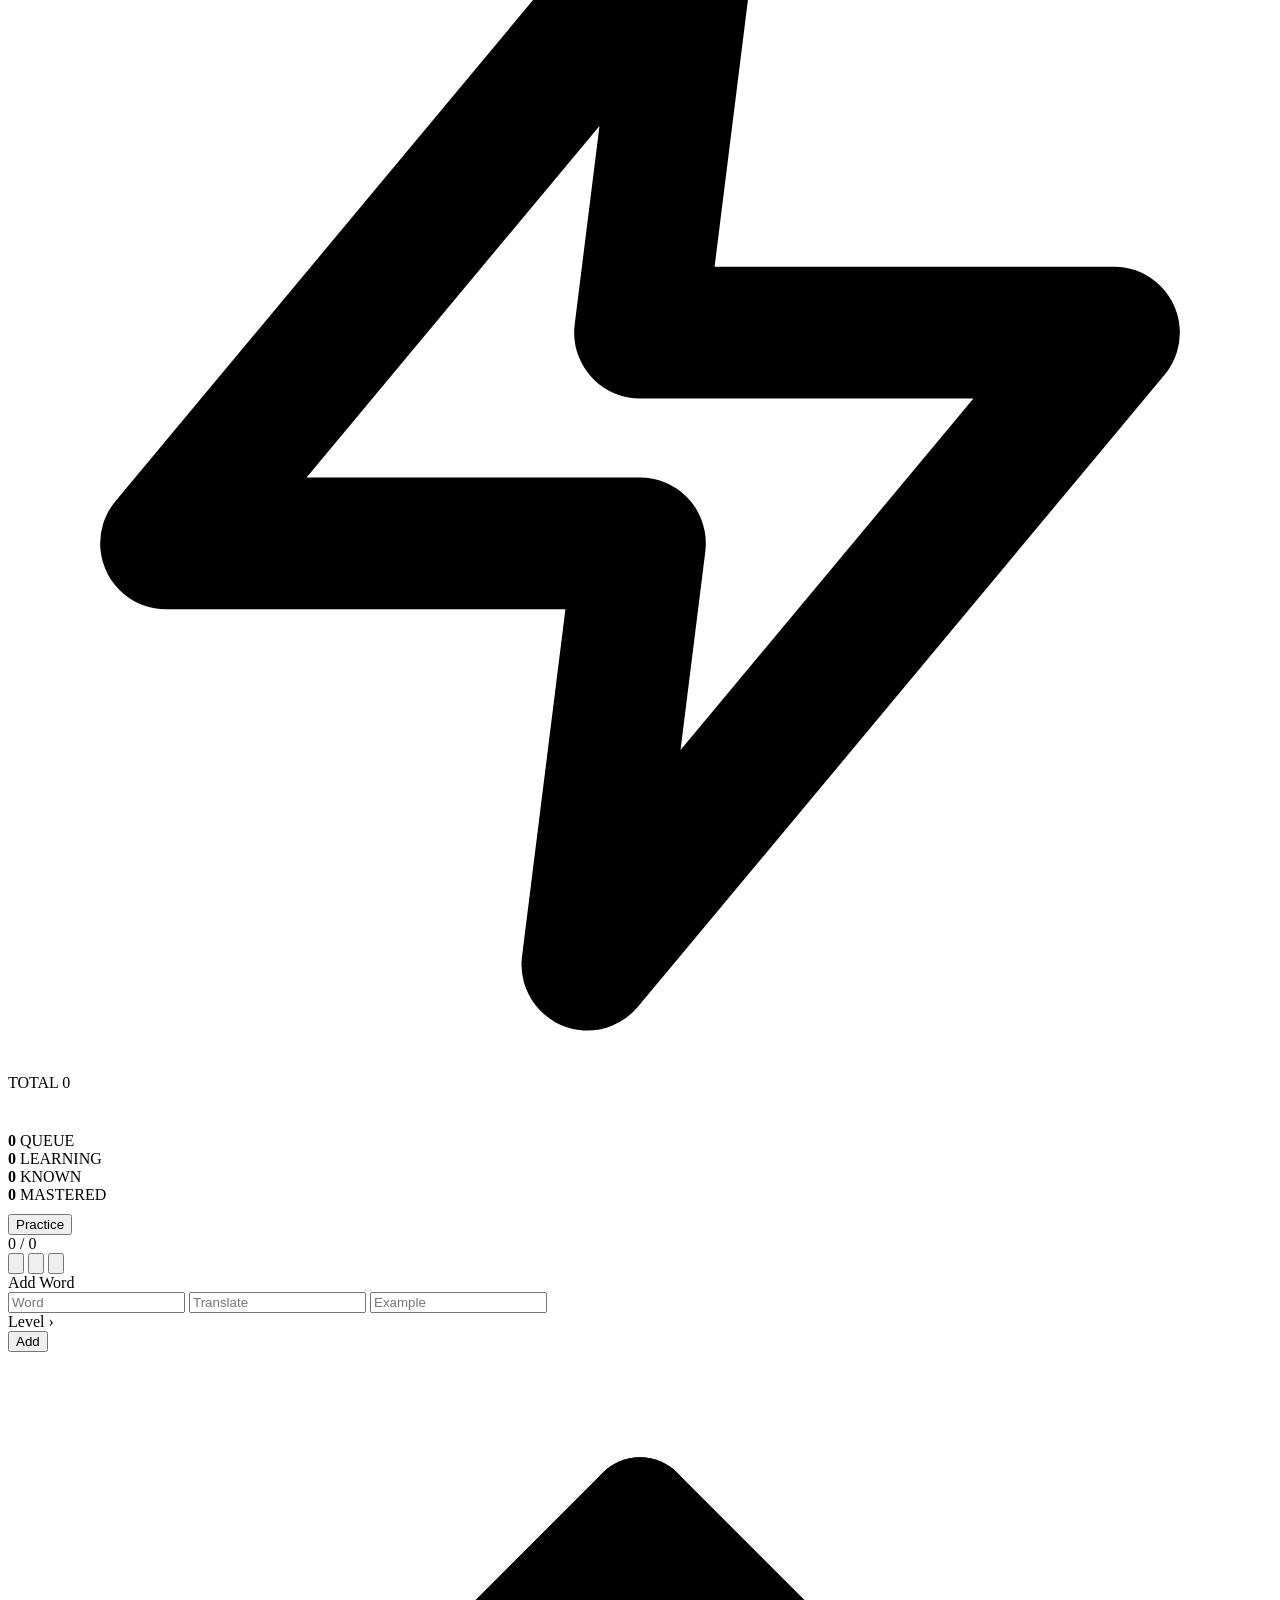
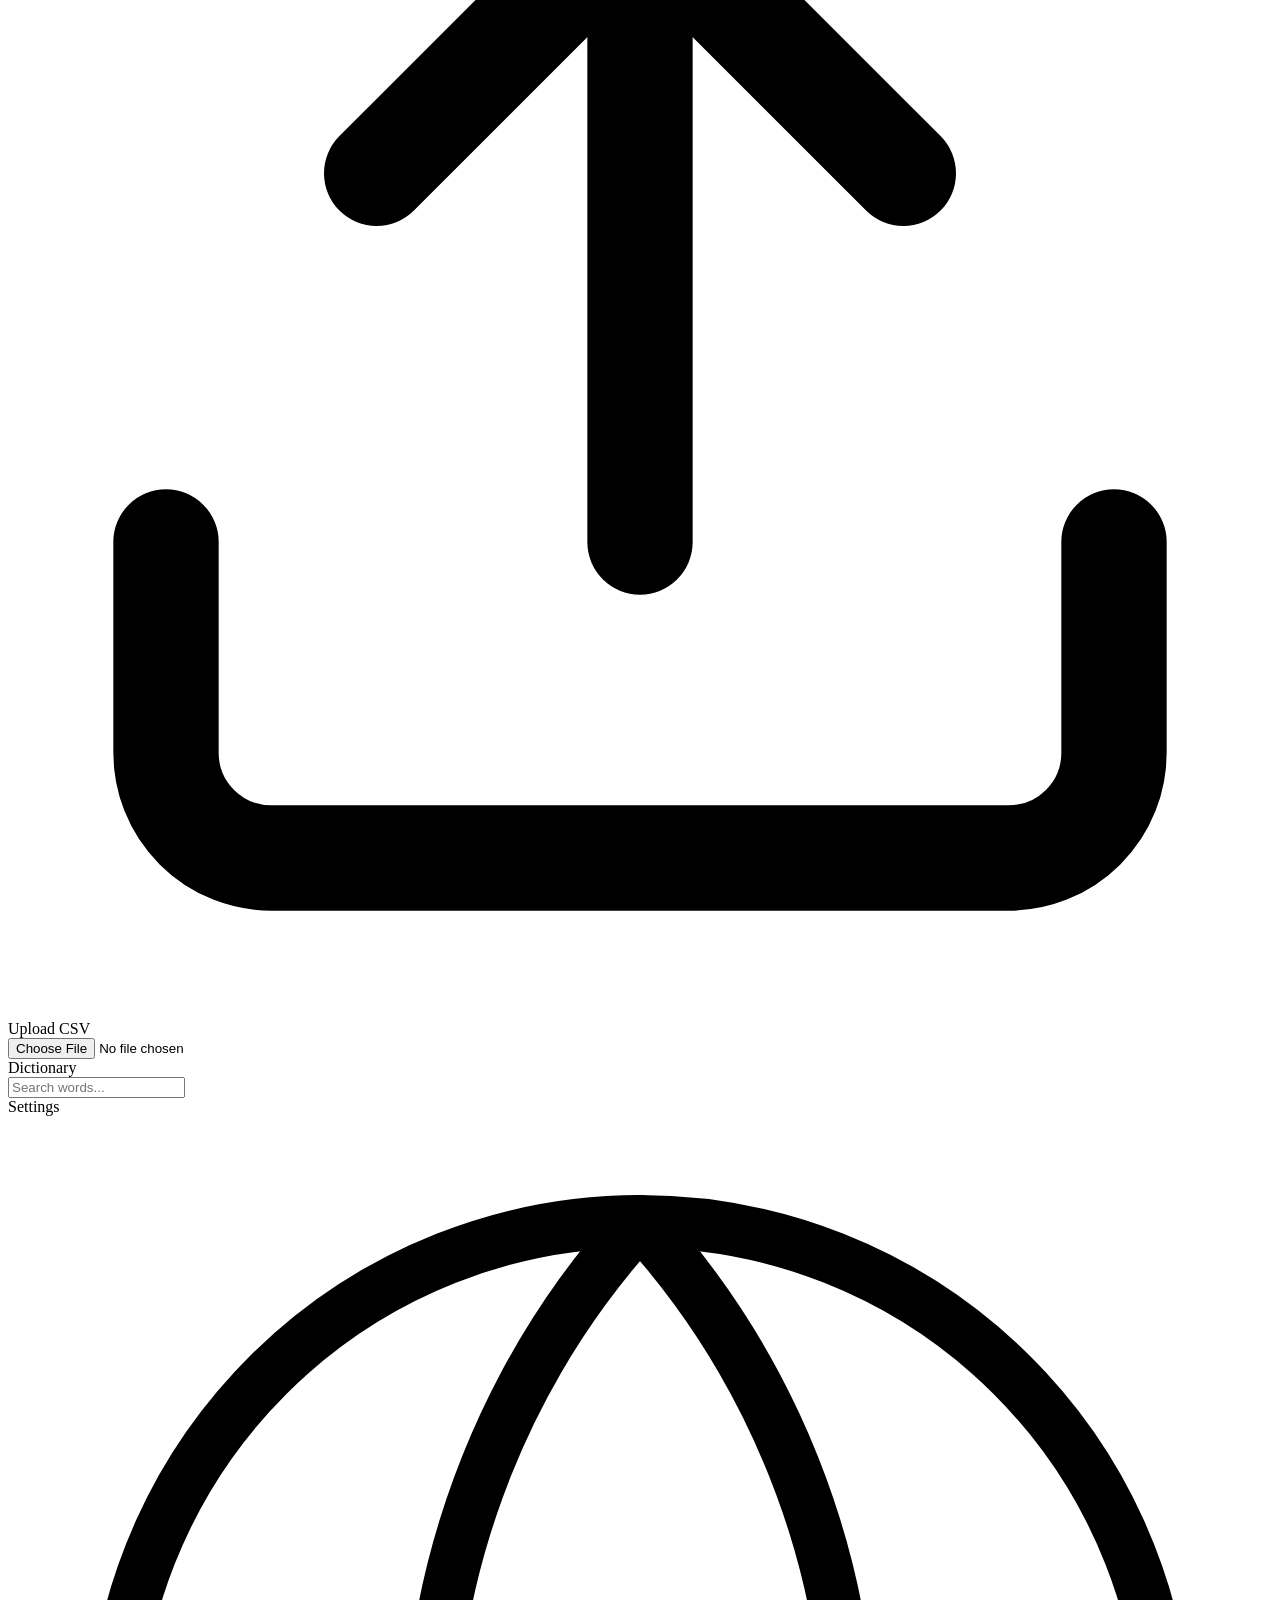
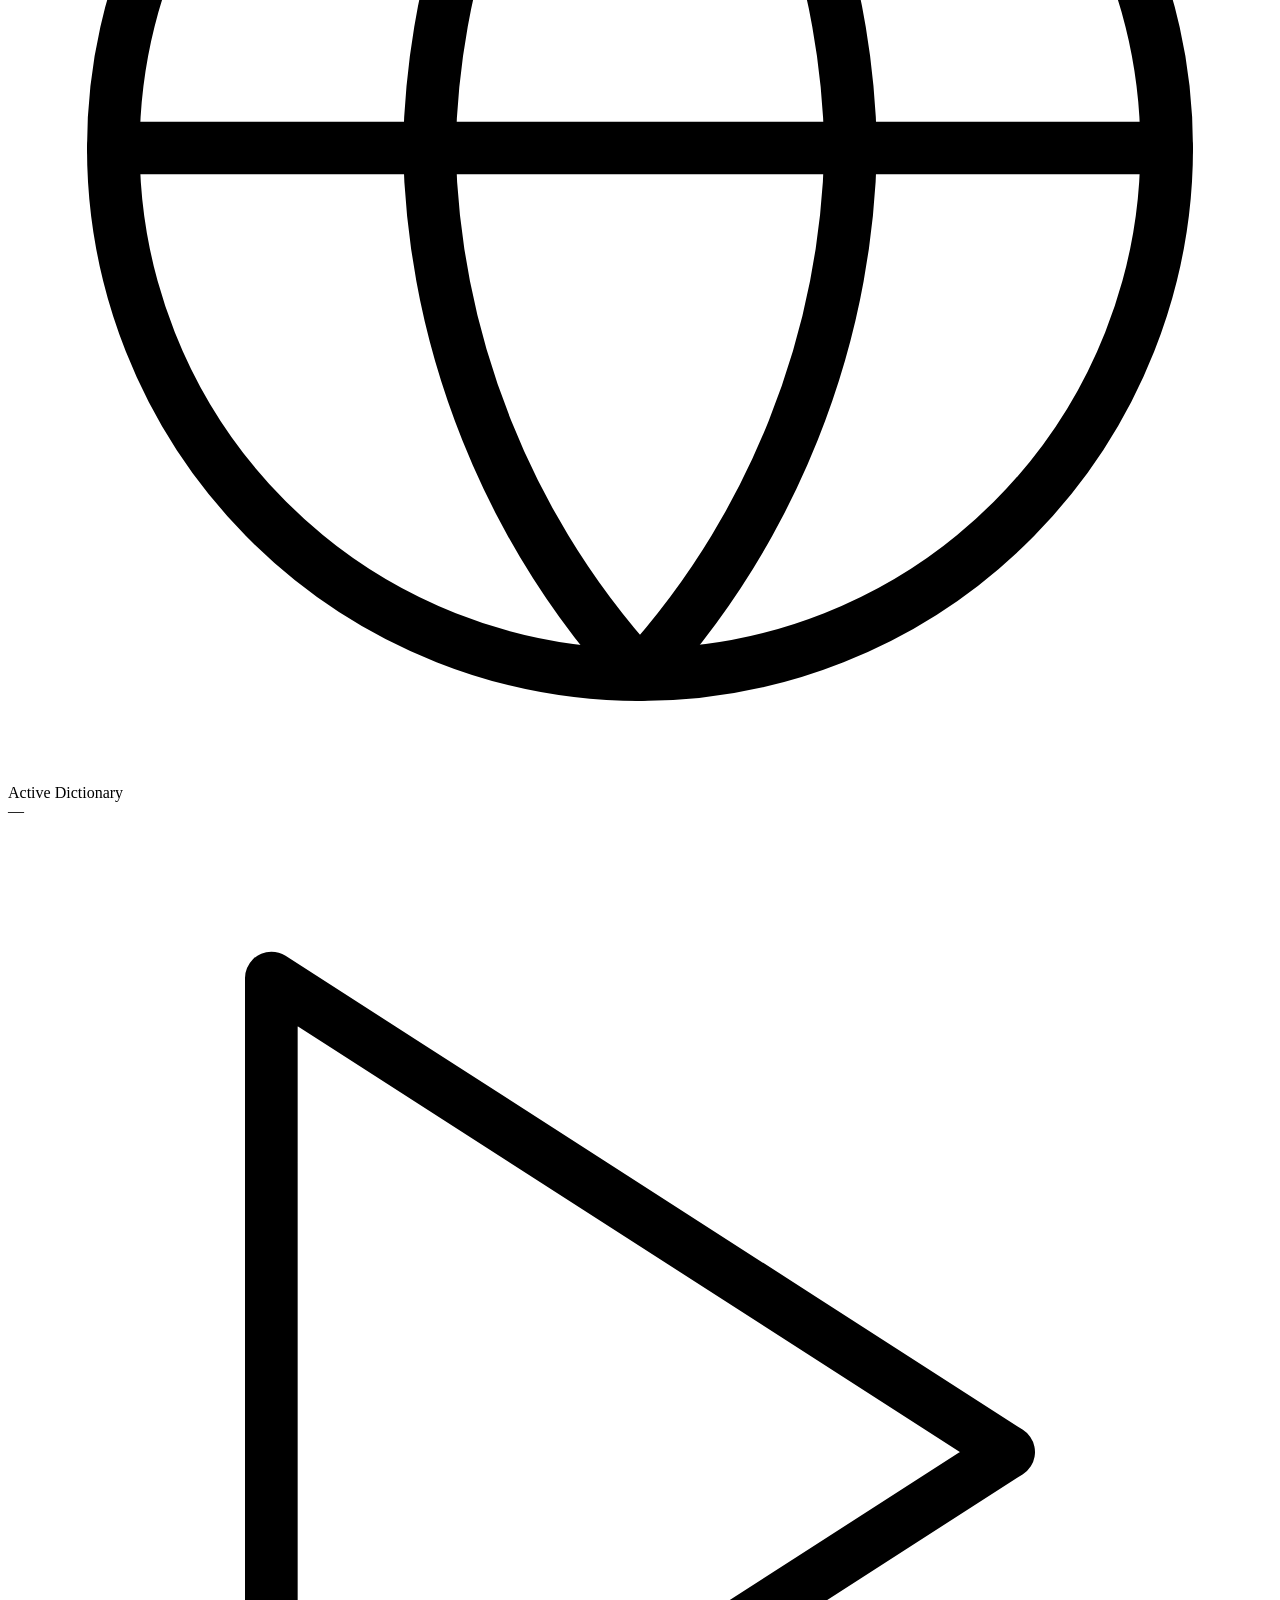
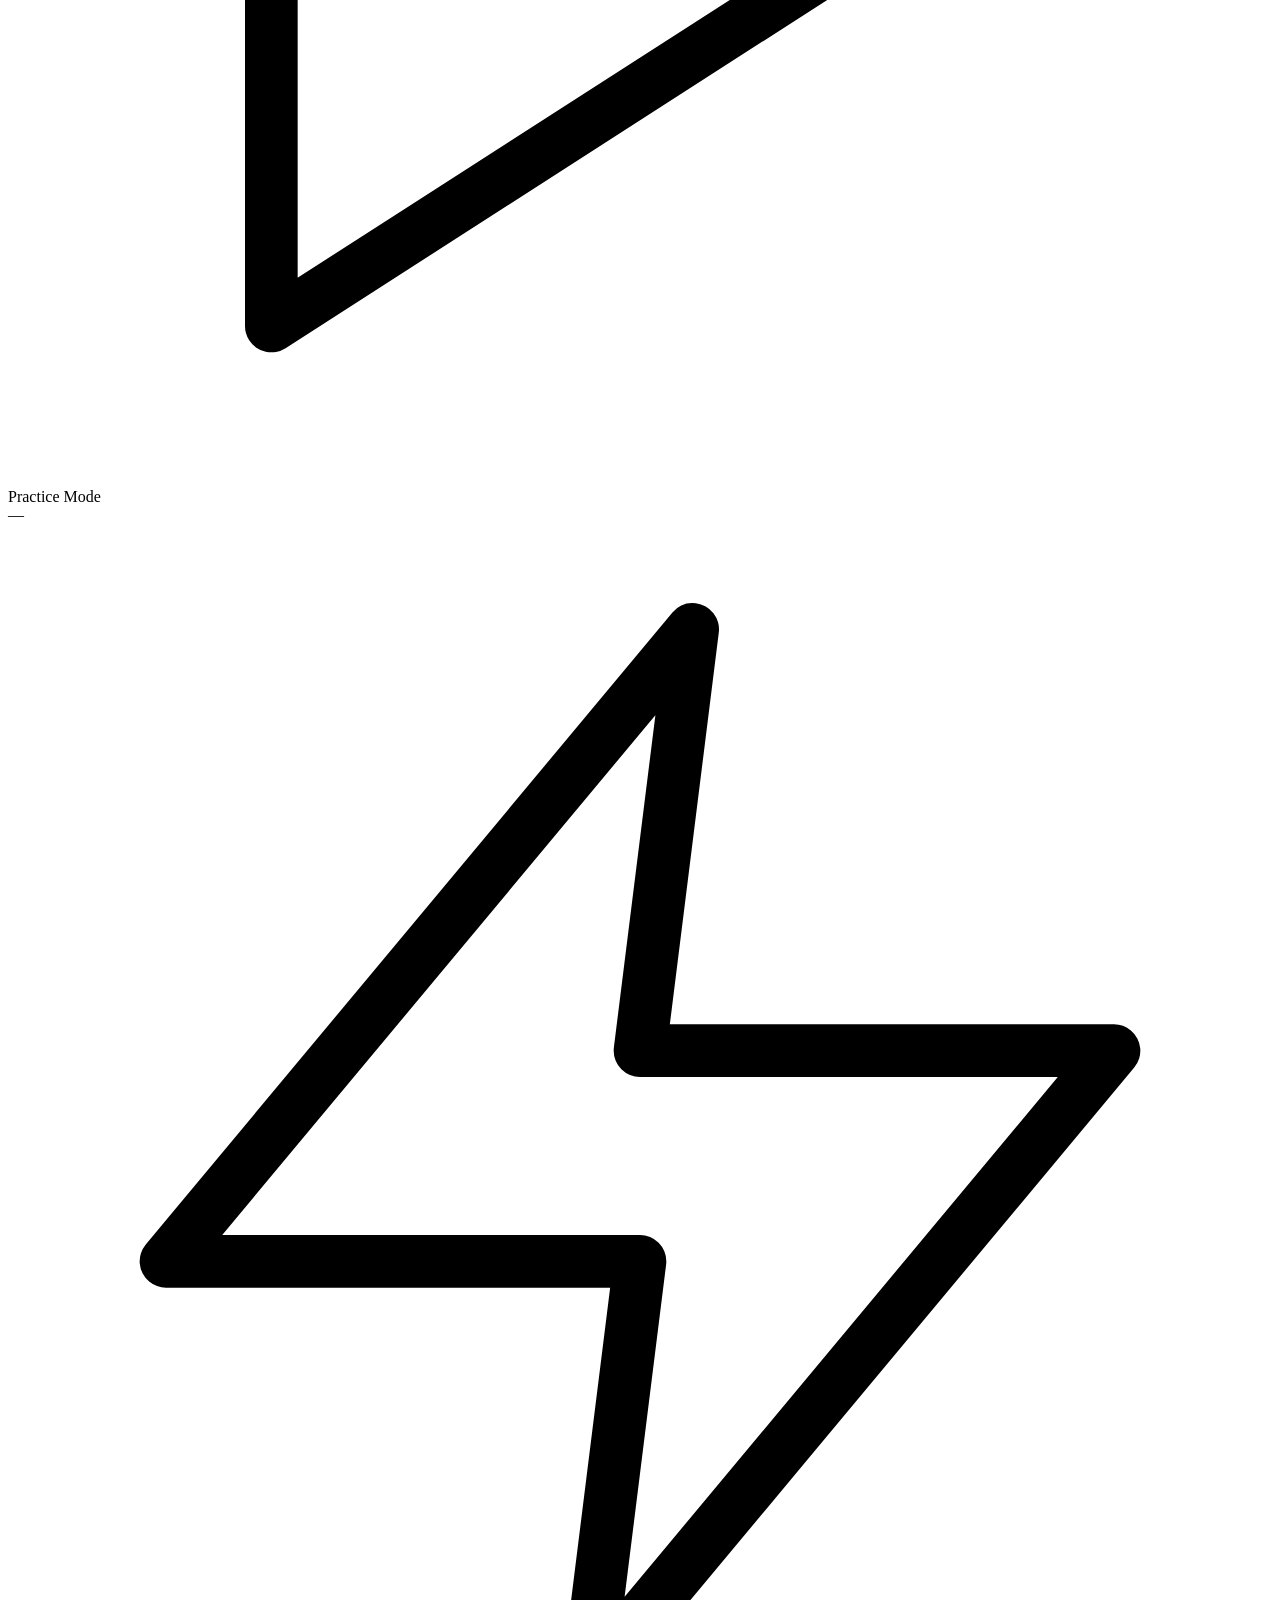
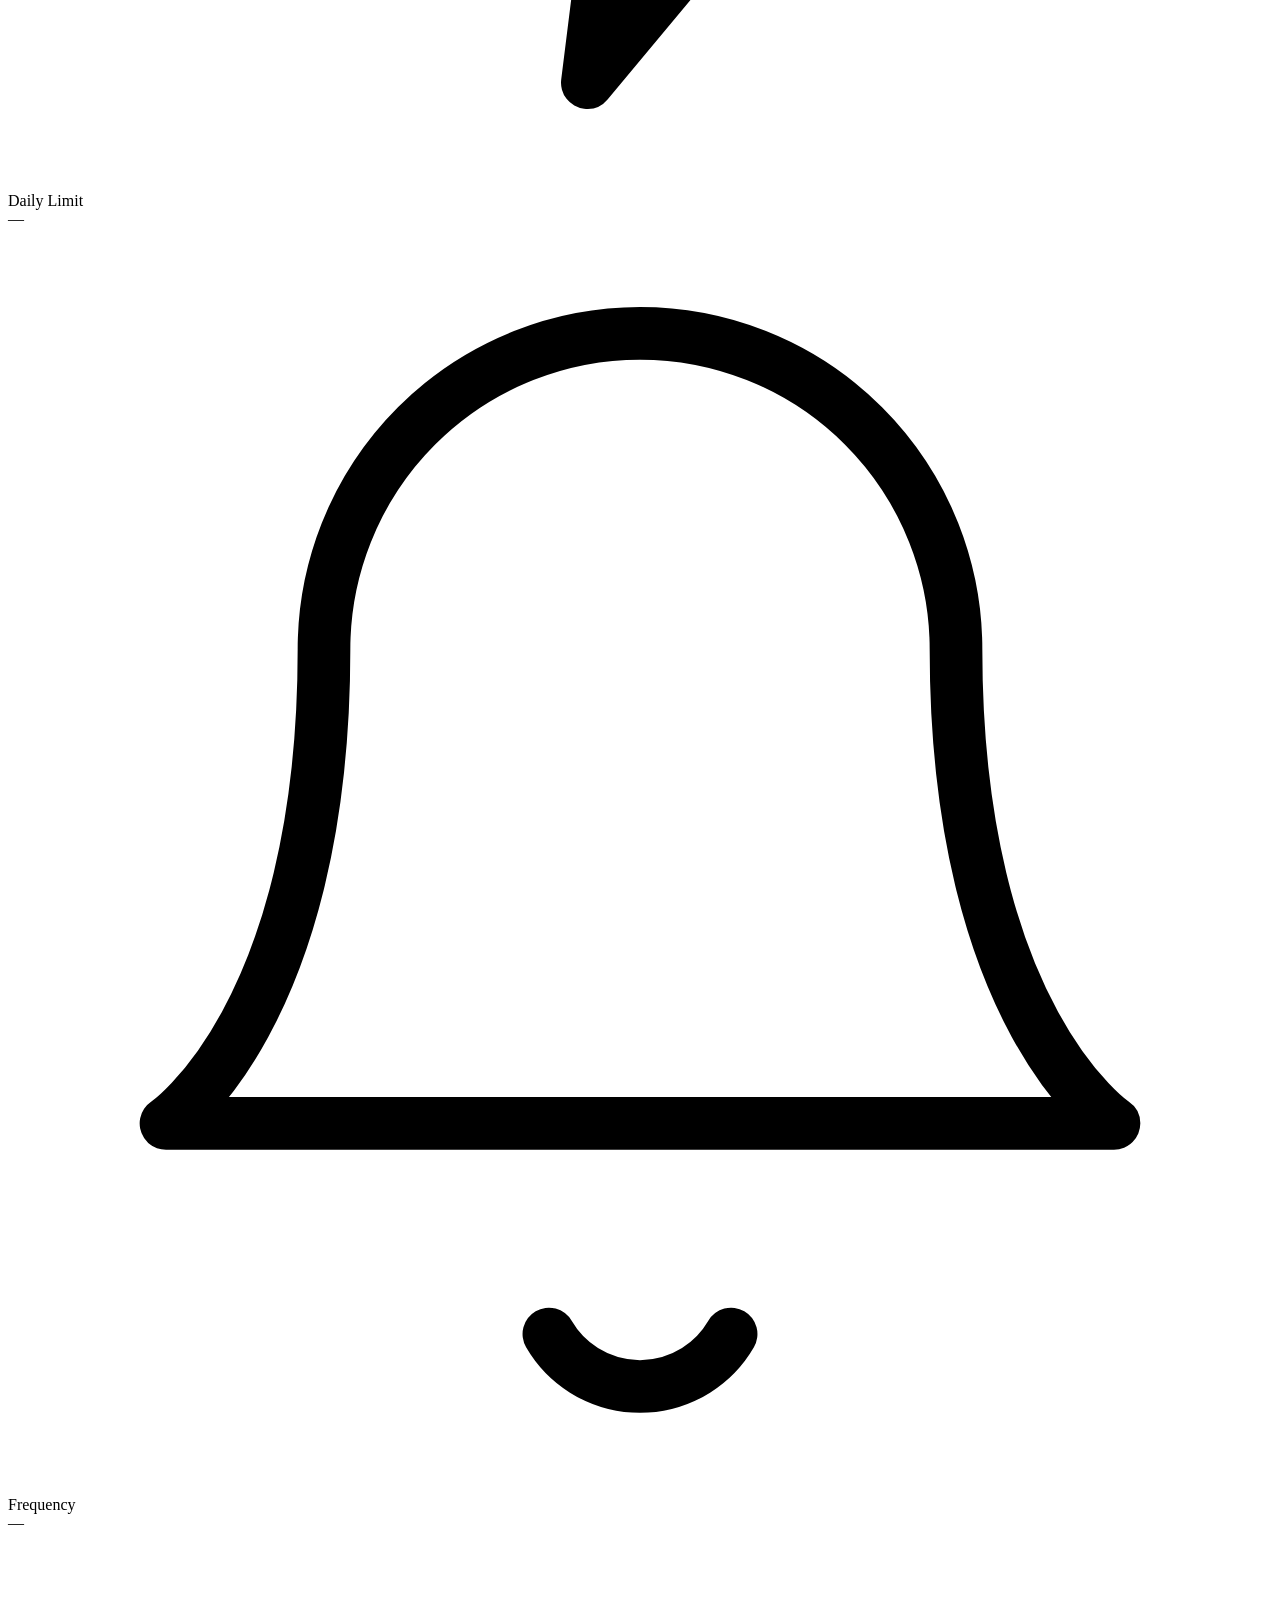
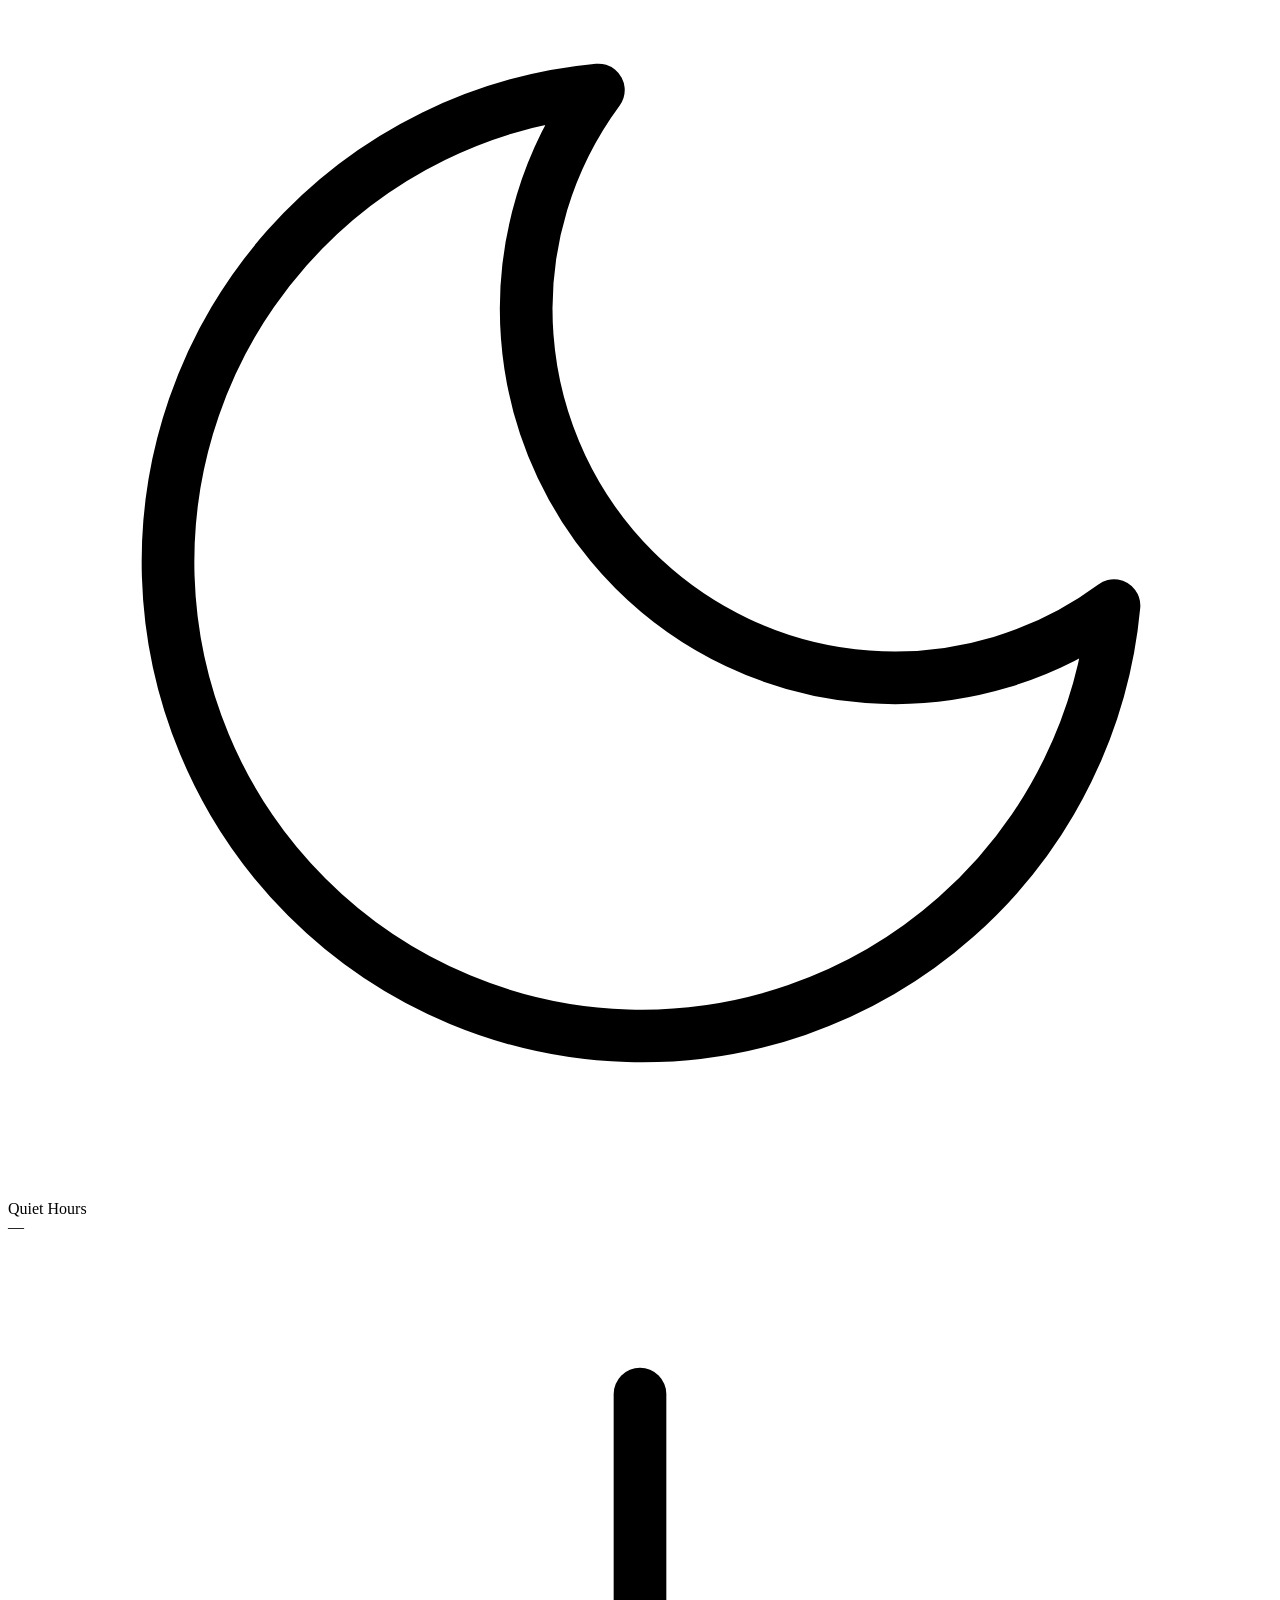
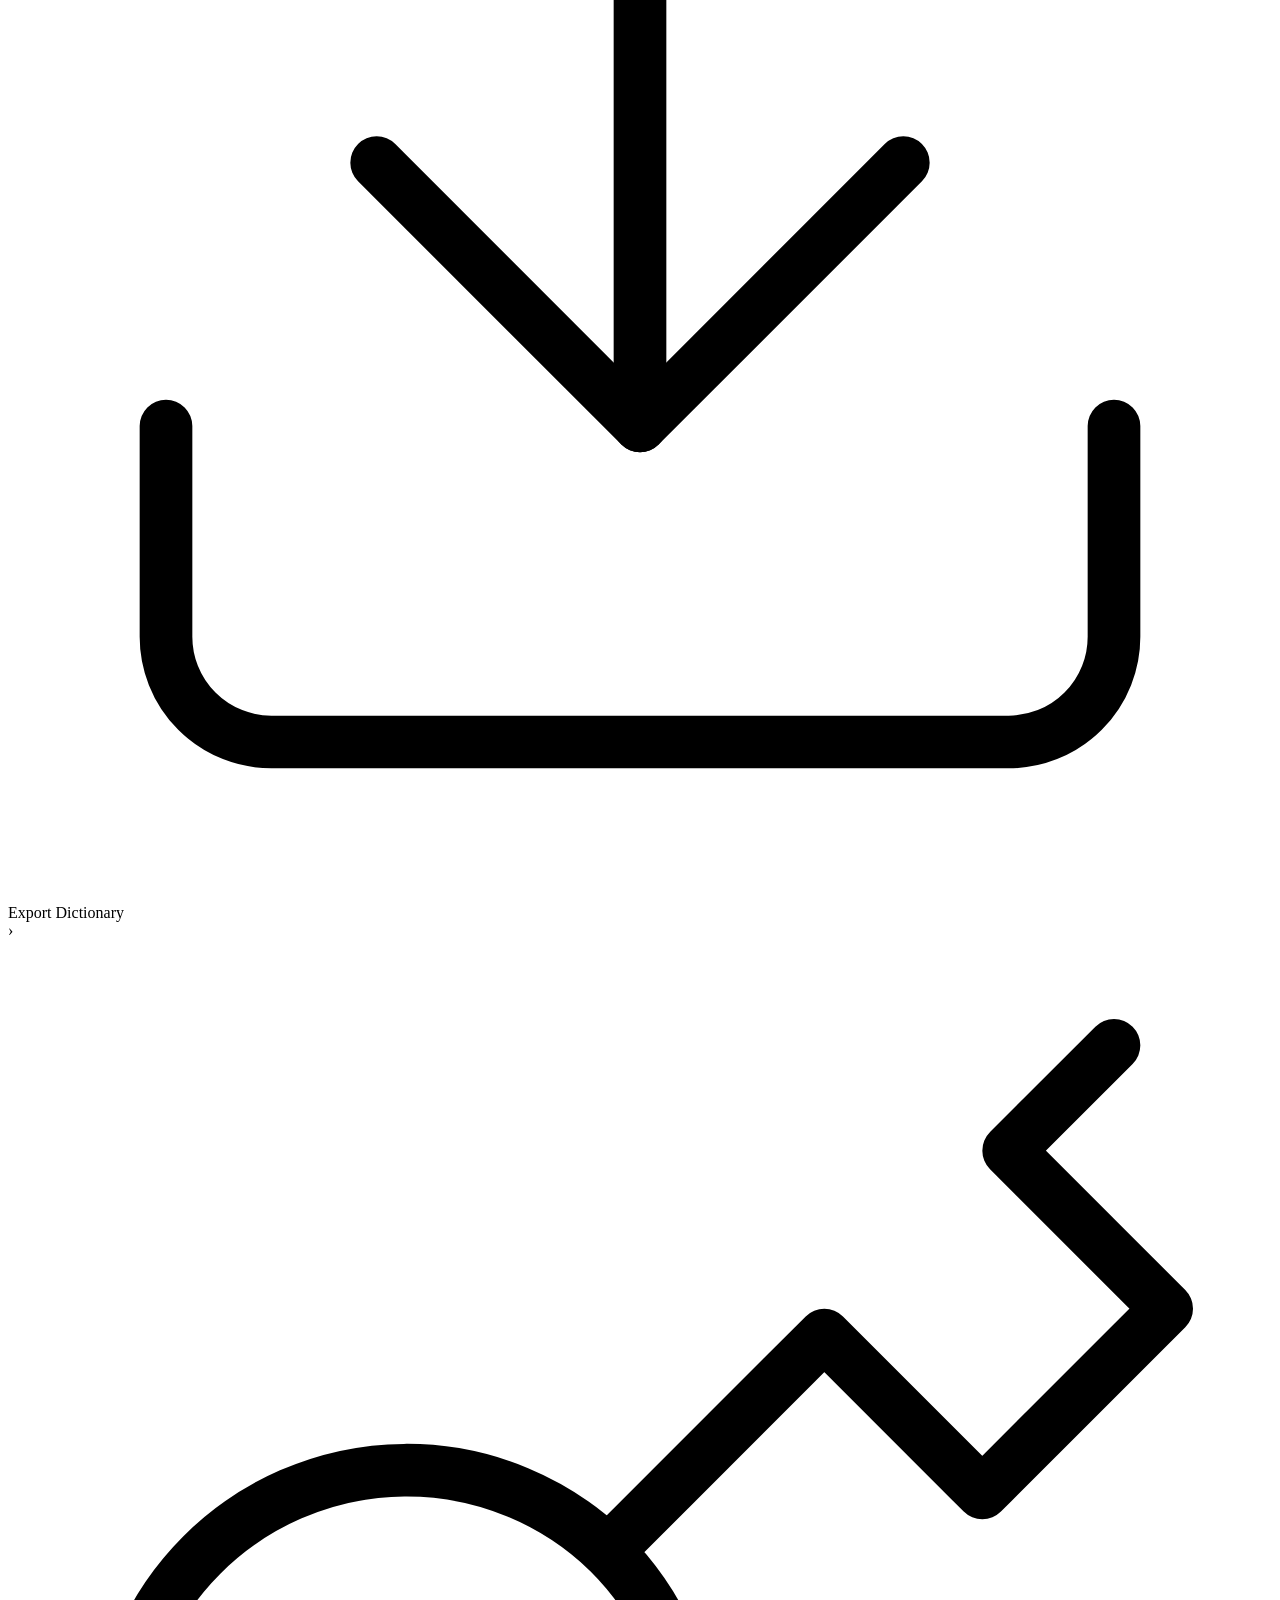
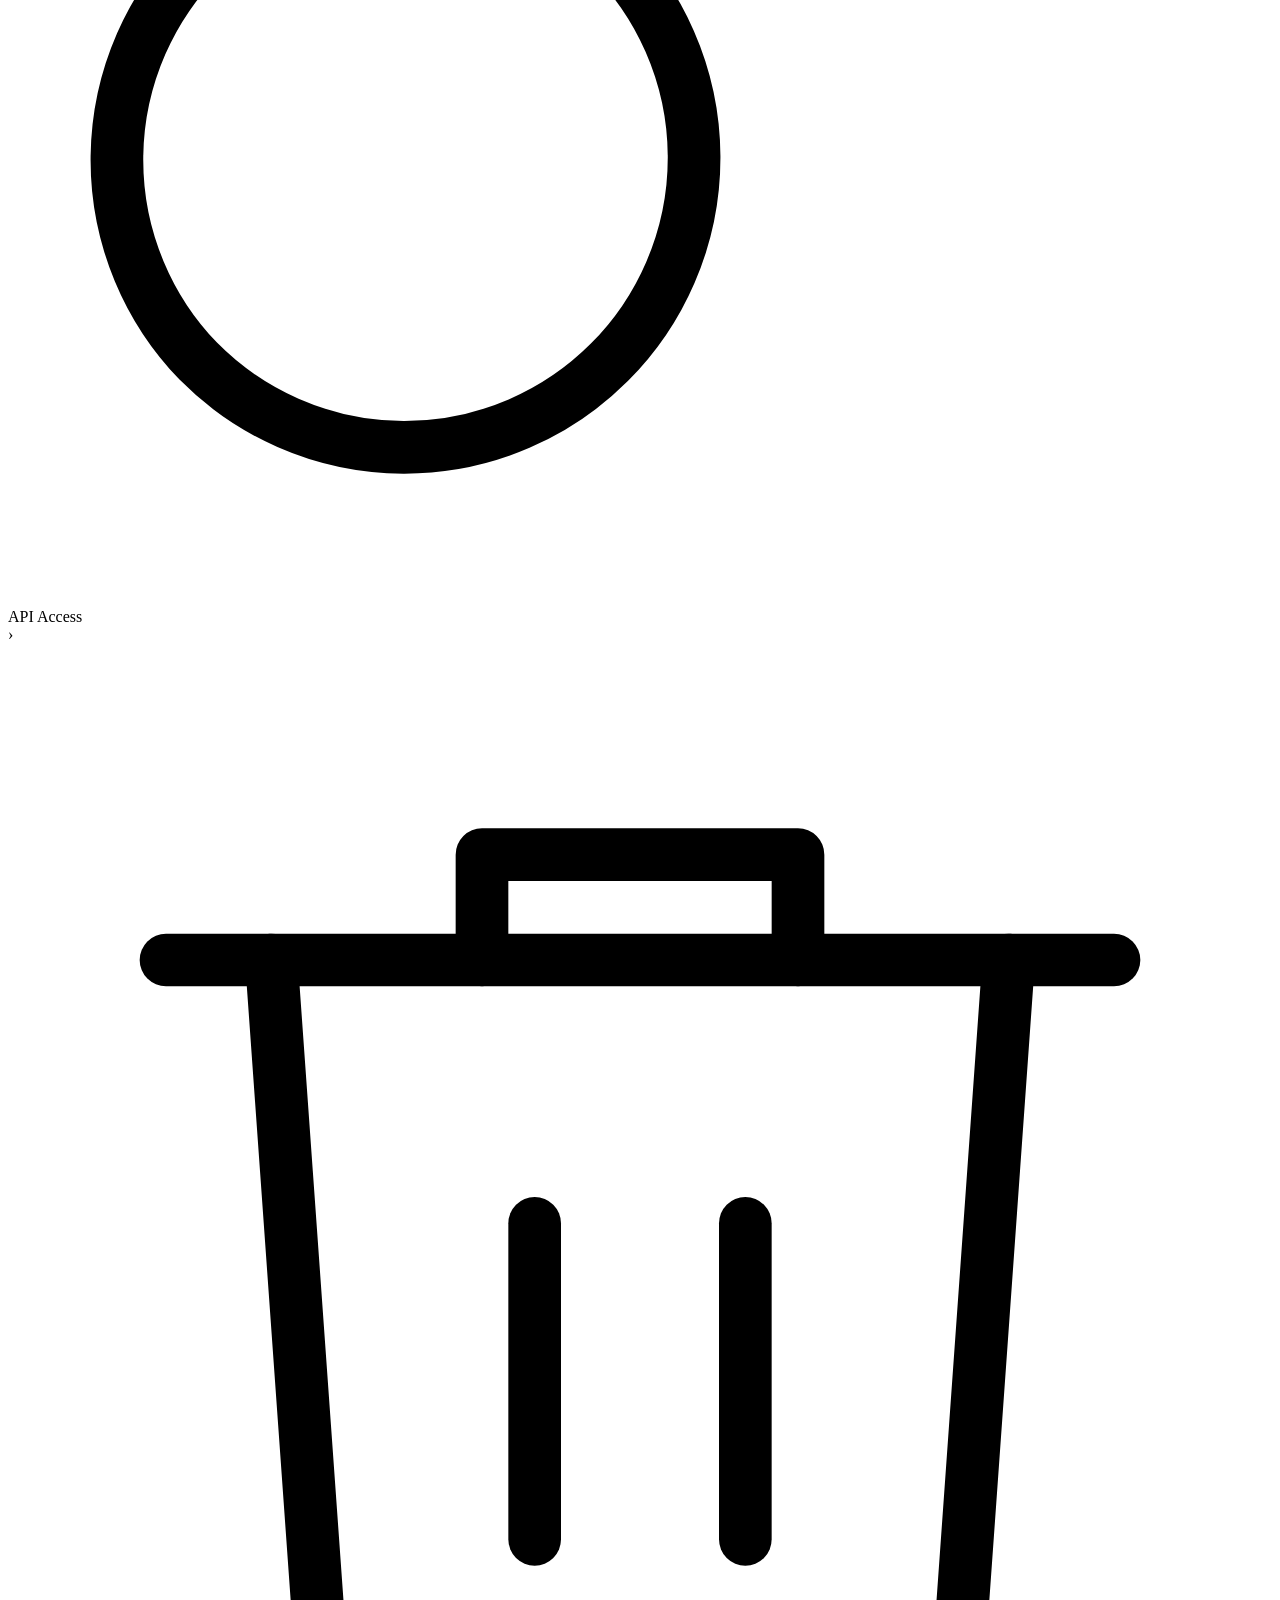
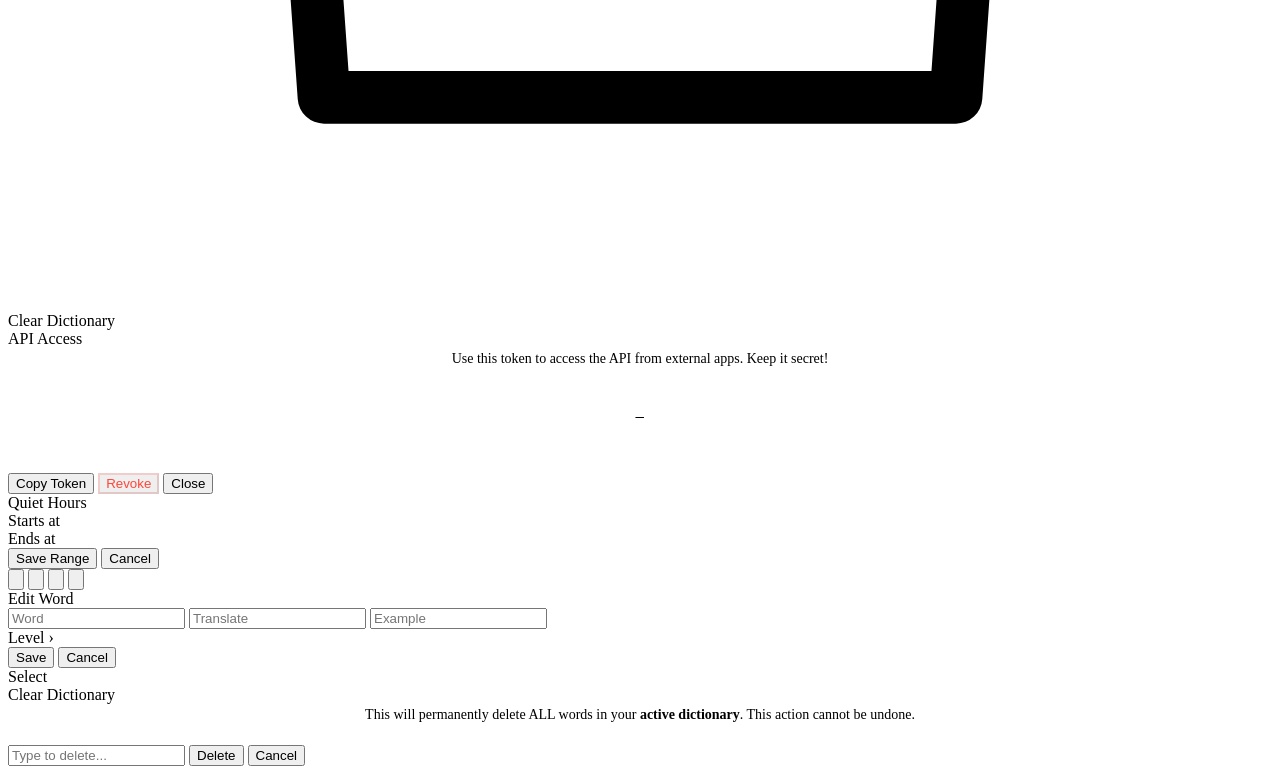
==== commit c4fe4411: "fix: delete all words" ====
--- a/webapp/index.html
+++ b/webapp/index.html
@@ -1,349 +1,709 @@
-<!DOCTYPE html>
+<!doctype html>
 <html lang="en">
-<head>
-  <meta charset="UTF-8">
-  <meta name="viewport" content="width=device-width, initial-scale=1.0, maximum-scale=1.0, user-scalable=no, viewport-fit=cover">
-  <title>SRbot</title>
-  <link rel="stylesheet" href="static/css/style.css">
-</head>
-<body>
-
-  <div id="toast" class="toast"></div>
-
-  <!-- Screen: Home -->
-  <div id="screen-home" class="screen active loading">
-    <div class="header">
-      <div class="header-title">Overview</div>
-    </div>
-
-    <div class="stats-grid">
-      <div class="stat-pill">
-        <div class="stat-pill-left">
-          <div class="skeleton skeleton-val"></div>
-          <div class="stat-val" id="stat-due">0</div>
-        </div>
-        <div class="skeleton skeleton-val" style="width:38px;height:38px;border-radius:var(--radius-pill)"></div>
-        <div class="stat-pill-icon stat-pill-icon-review">
-          <svg viewBox="0 0 24 24" fill="none" stroke="currentColor" stroke-width="2.5" stroke-linecap="round" stroke-linejoin="round"><circle cx="12" cy="12" r="10"/><polyline points="12 6 12 12 16 14"/></svg>
-        </div>
-      </div>
-      <div class="stat-pill">
-        <div class="stat-pill-left">
-          <div class="skeleton skeleton-val"></div>
-          <div class="stat-val" id="stat-new">0</div>
-        </div>
-        <div class="skeleton skeleton-val" style="width:38px;height:38px;border-radius:var(--radius-pill)"></div>
-        <div class="stat-pill-icon stat-pill-icon-new">
-          <svg viewBox="0 0 24 24" fill="none" stroke="currentColor" stroke-width="2.5" stroke-linecap="round" stroke-linejoin="round"><polygon points="13 2 3 14 12 14 11 22 21 10 12 10 13 2"/></svg>
-        </div>
-      </div>
-    </div>
-
-    <div class="card">
-      <div class="skeleton skeleton-total"></div>
-      <div class="progress-total">TOTAL <span id="count-total">0</span></div>
-      
-      <div class="skeleton skeleton-bar"></div>
-      <div class="progress-bar">
-        <div class="progress-bar-seg" id="bar-new"></div>
-        <div class="progress-bar-seg" id="bar-learning"></div>
-        <div class="progress-bar-seg" id="bar-known"></div>
-        <div class="progress-bar-seg" id="bar-mastered"></div>
-      </div>
-
-      <div class="skeleton skeleton-bar" style="width:100%; height:30px; margin-top:10px; border-radius:var(--radius-sm)"></div>
-      <div class="progress-legend">
-        <div class="progress-legend-item">
-          <b class="progress-legend-num text-new" id="count-new">0</b>
-          <span class="progress-legend-lbl">QUEUE</span>
-        </div>
-        <div class="progress-legend-item">
-          <b class="progress-legend-num text-learning" id="count-learning">0</b>
-          <span class="progress-legend-lbl">LEARNING</span>
-        </div>
-        <div class="progress-legend-item">
-          <b class="progress-legend-num text-known" id="count-known">0</b>
-          <span class="progress-legend-lbl">KNOWN</span>
-        </div>
-        <div class="progress-legend-item">
-          <b class="progress-legend-num text-mastered" id="count-mastered">0</b>
-          <span class="progress-legend-lbl">MASTERED</span>
-        </div>
-      </div>
-      <div class="card-sep"></div>
-      
-      <div class="skeleton skeleton-bar" style="margin-top:10px"></div>
-      <div class="week-grid" id="week-grid"></div>
-    </div>
-
-    <button id="btn-practice" class="btn" onclick="startPractice()">Practice</button>
-  </div>
-
-  <!-- Screen: Practice -->
-  <div id="screen-practice" class="screen">
-    <div class="practice-screen-content">
-      <div class="practice-info-row">
-        <div class="practice-badge practice-badge-info" id="practice-progress">0 / 0</div>
-      </div>
-
-      <div class="word-card-container">
-        <div id="word-card" class="word-card">
-          <div class="word-face word-front">
-            <div class="practice-badge" id="practice-type"></div>
-            <div class="word-main" id="word-front"></div>
-          </div>
-          <div class="word-face word-back">
-            <div class="word-level-badge" id="word-back-level"></div>
-            <div class="word-trans" id="word-translation"></div>
-            <div class="word-example" id="word-ex"></div>
-          </div>
-        </div>
-      </div>
-
-      <div class="practice-footer">
-        <div class="practice-footer-row">
-          <button class="btn-round" onclick="exitPractice()">
-            <svg viewBox="0 0 24 24" fill="none" stroke="currentColor" stroke-width="2" stroke-linecap="round" stroke-linejoin="round"><line x1="18" y1="6" x2="6" y2="18"/><line x1="6" y1="6" x2="18" y2="18"/></svg>
-          </button>
-          <button id="btn-undo" class="btn-round" onclick="undo()">
-            <svg viewBox="0 0 24 24" fill="none" stroke="currentColor" stroke-width="2" stroke-linecap="round" stroke-linejoin="round"><polyline points="1 4 1 10 7 10"/><path d="M3.51 15a9 9 0 1 0 .49-4.95"/></svg>
-          </button>
-          <button class="btn-round" onclick="playAudio(event)">
-            <svg viewBox="0 0 24 24" fill="none" stroke="currentColor" stroke-width="2" stroke-linecap="round" stroke-linejoin="round"><polygon points="11 5 6 9 2 9 2 15 6 15 11 19 11 5"/><path d="M19.07 4.93a10 10 0 0 1 0 14.14"/><path d="M15.54 8.46a5 5 0 0 1 0 7.07"/></svg>
-          </button>
-        </div>
-      </div>
-    </div>
-  </div>
-
-  <!-- Screen: Add -->
-  <div id="screen-add" class="screen">
-    <div class="header">
-      <div class="header-title">Add Word</div>
-    </div>
-    <div class="card settings-group">
-      <div class="add-form">
-        <input type="text" id="add-word" class="form-input" placeholder="Word">
-        <input type="text" id="add-translation" class="form-input" placeholder="Translate">
-        <input type="text" id="add-example" class="form-input" placeholder="Example">
-        <div id="add-level-trigger" class="form-input picker-trigger" onclick="openPicker('level', 'add')">
-          <span id="add-level-display" class="picker-trigger-placeholder">Level</span>
-          <span class="picker-trigger-arrow">›</span>
-        </div>
-        <input type="hidden" id="add-level" value="">
-      </div>
-    </div>
-    <button class="btn" onclick="submitWords()">Add</button>
-    
-    <div class="capsule-wrapper">
-      <label class="capsule" for="file-input">
-        <svg viewBox="0 0 24 24" fill="none" stroke="currentColor" stroke-width="2" stroke-linecap="round" stroke-linejoin="round"><path d="M21 15v4a2 2 0 0 1-2 2H5a2 2 0 0 1-2-2v-4"/><polyline points="17 8 12 3 7 8"/><line x1="12" y1="3" x2="12" y2="15"/></svg>
-        Upload CSV
-      </label>
-    </div>
-    <input type="file" id="file-input" accept=".csv,.txt" onchange="handleFileUpload(this)">
-  </div>
-
-  <!-- Screen: Search -->
-  <div id="screen-search" class="screen">
-    <div class="header">
-      <div class="header-title">Dictionary</div>
-    </div>
-    <div class="search-wrapper">
-      <input type="text" id="search-input" class="form-input" placeholder="Search words..." oninput="onSearchInput(this.value)">
-      <button class="search-clear" id="search-clear" onclick="clearSearch()" style="display:none">✕</button>
-    </div>
-    <div id="search-results"></div>
-  </div>
-
-  <!-- Screen: Settings -->
-  <div id="screen-settings" class="screen">
-    <div class="header">
-      <div class="header-title">Settings</div>
-    </div>
-
-    <!-- Group 1: Learning -->
-    <div class="card settings-group">
-      <div class="settings-row" onclick="openPicker('language')">
-        <div class="settings-row-left">
-          <div class="settings-icon settings-icon-lang">
-            <svg viewBox="0 0 24 24" fill="none" stroke="currentColor" stroke-linecap="round" stroke-linejoin="round"><circle cx="12" cy="12" r="10"></circle><line x1="2" y1="12" x2="22" y2="12"></line><path d="M12 2a15.3 15.3 0 0 1 4 10 15.3 15.3 0 0 1-4 10 15.3 15.3 0 0 1-4-10 15.3 15.3 0 0 1 4-10z"></path></svg>
-          </div>
-          <div class="settings-label">Active Dictionary</div>
-        </div>
-        <div class="picker-value" id="language-display">—</div>
-      </div>
-
-      <div class="settings-row" onclick="openPicker('practice_mode')">
-        <div class="settings-row-left">
-          <div class="settings-icon settings-icon-mode">
-            <svg viewBox="0 0 24 24" fill="none" stroke="currentColor" stroke-linecap="round" stroke-linejoin="round"><polygon points="5 3 19 12 5 21 5 3"></polygon></svg>
-          </div>
-          <div class="settings-label">Practice Mode</div>
-        </div>
-        <div class="picker-value" id="practice-mode-display">—</div>
-      </div>
-
-      <div class="settings-row" onclick="openPicker('daily_limit')">
-        <div class="settings-row-left">
-          <div class="settings-icon settings-icon-limit">
-            <svg viewBox="0 0 24 24" fill="none" stroke="currentColor" stroke-linecap="round" stroke-linejoin="round"><polygon points="13 2 3 14 12 14 11 22 21 10 12 10 13 2"/></svg>
-          </div>
-          <div class="settings-label">Daily Limit</div>
-        </div>
-        <div class="picker-value" id="set-limit-val">—</div>
-      </div>
-    </div>
-
-    <!-- Group 2: Notifications -->
-    <div class="card settings-group">
-      <div class="settings-row" onclick="openPicker('notification_interval_minutes')">
-        <div class="settings-row-left">
-          <div class="settings-icon settings-icon-notify">
-            <svg viewBox="0 0 24 24" fill="none" stroke="currentColor" stroke-linecap="round" stroke-linejoin="round"><path d="M18 8A6 6 0 0 0 6 8c0 7-3 9-3 9h18s-3-2-3-9"></path><path d="M13.73 21a2 2 0 0 1-3.46 0"></path></svg>
-          </div>
-          <div class="settings-label">Frequency</div>
-        </div>
-        <div class="picker-value" id="set-notify-interval">—</div>
-      </div>
-
-      <div class="settings-row" onclick="openQuietHoursSheet()">
-        <div class="settings-row-left">
-          <div class="settings-icon settings-icon-quiet">
-            <svg viewBox="0 0 24 24" fill="none" stroke="currentColor" stroke-linecap="round" stroke-linejoin="round"><path d="M21 12.79A9 9 0 1 1 11.21 3 7 7 0 0 0 21 12.79z"></path></svg>
-          </div>
-          <div class="settings-label">Quiet Hours</div>
-        </div>
-        <div class="picker-value" id="quiet-hours-display">—</div>
-      </div>
-      <input type="hidden" id="set-quiet-start" value="23:00">
-      <input type="hidden" id="set-quiet-end" value="08:00">
-    </div>
-
-    <!-- Group 3: Data & Tools -->
-    <div class="card settings-group">
-      <div class="settings-row" onclick="shareWords()">
-        <div class="settings-row-left">
-          <div class="settings-icon settings-icon-export">
-            <svg viewBox="0 0 24 24" fill="none" stroke="currentColor" stroke-linecap="round" stroke-linejoin="round"><path d="M21 15v4a2 2 0 0 1-2 2H5a2 2 0 0 1-2-2v-4"/><polyline points="7 10 12 15 17 10"/><line x1="12" y1="15" x2="12" y2="3"/></svg>
-          </div>
-          <div class="settings-label">Export Dictionary</div>
-        </div>
-        <div class="picker-trigger-arrow">›</div>
-      </div>
-
-      <div class="settings-row" onclick="openApiAccessSheet()">
-        <div class="settings-row-left">
-          <div class="settings-icon settings-icon-api">
-            <svg viewBox="0 0 24 24" fill="none" stroke="currentColor" stroke-linecap="round" stroke-linejoin="round"><path d="M21 2l-2 2m-7.61 7.61a5.5 5.5 0 1 1-7.778 7.778 5.5 5.5 0 0 1 7.777-7.777zm0 0L15.5 7.5m0 0l3 3L22 7l-3-3y-2.5z"></path></svg>
-          </div>
-          <div class="settings-label">API Access</div>
-        </div>
-        <div class="picker-trigger-arrow">›</div>
-      </div>
-
-      <div class="settings-row" onclick="openDeleteAllSheet()">
-        <div class="settings-row-left">
-          <div class="settings-icon settings-icon-delete">
-            <svg viewBox="0 0 24 24" fill="none" stroke="currentColor" stroke-linecap="round" stroke-linejoin="round"><polyline points="3 6 5 6 21 6"></polyline><path d="M19 6l-1 14H6L5 6"></path><path d="M10 11v6"></path><path d="M14 11v6"></path><path d="M9 6V4h6v2"></path></svg>
-          </div>
-          <div class="settings-label-danger">Clear Dictionary</div>
-        </div>
-      </div>
-    </div>
-  </div>
-
-  <!-- API Access Sheet -->
-  <div id="api-overlay" class="edit-overlay" onclick="closeApiAccessSheet()"></div>
-  <div id="api-sheet" class="edit-sheet">
-    <div class="edit-sheet-title">API Access</div>
-    <div style="text-align:center; color:var(--text-secondary); margin-bottom:24px; font-size:14px; line-height:1.5;">
-      Use this token to access the API from external apps. Keep it secret!
-    </div>
-    <div class="card settings-group" style="padding:16px; margin-bottom:24px; background:var(--glass-mid);">
-      <div id="api-token-display" style="word-break:break-all; font-family:monospace; font-size:14px; text-align:center; color:var(--text); letter-spacing:0.05em;">—</div>
-    </div>
-    <button class="btn" onclick="copyToken()">Copy Token</button>
-    <button class="btn btn-secondary" onclick="revokeToken()" style="color:#ff453a; border-color:rgba(255,69,58,0.2);">Revoke</button>
-    <button class="btn btn-secondary" onclick="closeApiAccessSheet()" style="margin-top:8px;">Close</button>
-  </div>
-
-  <!-- Quiet Hours Sheet -->
-  <div id="quiet-hours-overlay" class="edit-overlay" onclick="closeQuietHoursSheet()"></div>
-  <div id="quiet-hours-sheet" class="edit-sheet">
-    <div class="edit-sheet-title">Quiet Hours</div>
-    <div class="picker-double">
-      <div class="picker-column">
-        <div class="picker-column-title">Starts at</div>
-        <div id="quiet-start-list" class="picker-list-mini"></div>
-      </div>
-      <div class="picker-column">
-        <div class="picker-column-title">Ends at</div>
-        <div id="quiet-end-list" class="picker-list-mini"></div>
-      </div>
-    </div>
-    <button class="btn" onclick="saveQuietHours()">Save Range</button>
-    <button class="btn btn-secondary" onclick="closeQuietHoursSheet()">Cancel</button>
-  </div>
-
-  <!-- Nav -->
-  <div class="nav">
-    <button id="nav-home" class="nav-btn active" onclick="showScreen('home')">
-      <svg viewBox="0 0 24 24" fill="none" stroke="currentColor" stroke-width="2" stroke-linecap="round" stroke-linejoin="round"><path d="M3 9l9-7 9 7v11a2 2 0 0 1-2 2H5a2 2 0 0 1-2-2z"></path><polyline points="9 22 9 12 15 12 15 22"></polyline></svg>
-    </button>
-    <button id="nav-add" class="nav-btn" onclick="showScreen('add')">
-      <svg viewBox="0 0 24 24" fill="none" stroke="currentColor" stroke-width="2" stroke-linecap="round" stroke-linejoin="round"><rect x="3" y="3" width="18" height="18" rx="2" ry="2"></rect><line x1="12" y1="8" x2="12" y2="16"></line><line x1="8" y1="12" x2="16" y2="12"></line></svg>
-    </button>
-    <button id="nav-search" class="nav-btn" onclick="showScreen('search')">
-      <svg viewBox="0 0 24 24" fill="none" stroke="currentColor" stroke-width="2" stroke-linecap="round" stroke-linejoin="round"><circle cx="11" cy="11" r="8"></circle><line x1="21" y1="21" x2="16.65" y2="16.65"></line></svg>
-    </button>
-    <button id="nav-settings" class="nav-btn" onclick="showScreen('settings')">
-      <svg viewBox="0 0 24 24" fill="none" stroke="currentColor" stroke-width="2" stroke-linecap="round" stroke-linejoin="round"><circle cx="12" cy="12" r="3"></circle><path d="M19.4 15a1.65 1.65 0 0 0 .33 1.82l.06.06a2 2 0 0 1 0 2.83 2 2 0 0 1-2.83 0l-.06-.06a1.65 1.65 0 0 0-1.82-.33 1.65 1.65 0 0 0-1 1.51V21a2 2 0 0 1-2 2 2 2 0 0 1-2-2v-.09A1.65 1.65 0 0 0 9 19.4a1.65 1.65 0 0 0-1.82.33l-.06.06a2 2 0 0 1-2.83 0 2 2 0 0 1 0-2.83l.06-.06a1.65 1.65 0 0 0 .33-1.82 1.65 1.65 0 0 0-1.51-1H3a2 2 0 0 1-2-2 2 2 0 0 1 2-2h.09A1.65 1.65 0 0 0 4.6 9a1.65 1.65 0 0 0-.33-1.82l-.06-.06a2 2 0 0 1 0-2.83 2 2 0 0 1 2.83 0l.06.06a1.65 1.65 0 0 0 1.82.33H9a1.65 1.65 0 0 0 1-1.51V3a2 2 0 0 1 2-2 2 2 0 0 1 2 2v.09a1.65 1.65 0 0 0 1 1.51 1.65 1.65 0 0 0 1.82-.33l.06-.06a2 2 0 0 1 2.83 0 2 2 0 0 1 0 2.83l-.06.06a1.65 1.65 0 0 0-.33 1.82V9a1.65 1.65 0 0 0 1.51 1H21a2 2 0 0 1 2 2 2 2 0 0 1-2 2h-.09a1.65 1.65 0 0 0-1.51 1z"></path></svg>
-    </button>
-  </div>
-
-  <!-- Edit Sheet -->
-  <div id="edit-overlay" class="edit-overlay" onclick="closeEdit()"></div>
-  <div id="edit-sheet" class="edit-sheet">
-    <div class="edit-sheet-title">Edit Word</div>
-    <div class="card settings-group">
-      <div class="add-form">
-        <input type="text" id="edit-word" class="form-input" placeholder="Word">
-        <input type="text" id="edit-translation" class="form-input" placeholder="Translate">
-        <input type="text" id="edit-example" class="form-input" placeholder="Example">
-        <div id="edit-level-trigger" class="form-input picker-trigger" onclick="openPicker('level', 'edit')">
-            <span id="edit-level-display" class="picker-trigger-placeholder">Level</span>
+  <head>
+    <meta charset="UTF-8" />
+    <meta
+      name="viewport"
+      content="width=device-width, initial-scale=1.0, maximum-scale=1.0, user-scalable=no, viewport-fit=cover"
+    />
+    <title>SRbot</title>
+    <link rel="stylesheet" href="static/css/style.css" />
+  </head>
+  <body>
+    <div id="toast" class="toast"></div>
+
+    <!-- Screen: Home -->
+    <div id="screen-home" class="screen active loading">
+      <div class="header">
+        <div class="header-title">Overview</div>
+      </div>
+
+      <div class="stats-grid">
+        <div class="stat-pill">
+          <div class="stat-pill-left">
+            <div class="skeleton skeleton-val"></div>
+            <div class="stat-val" id="stat-due">0</div>
+          </div>
+          <div
+            class="skeleton skeleton-val"
+            style="width: 38px; height: 38px; border-radius: var(--radius-pill)"
+          ></div>
+          <div class="stat-pill-icon stat-pill-icon-review">
+            <svg
+              viewBox="0 0 24 24"
+              fill="none"
+              stroke="currentColor"
+              stroke-width="2.5"
+              stroke-linecap="round"
+              stroke-linejoin="round"
+            >
+              <circle cx="12" cy="12" r="10" />
+              <polyline points="12 6 12 12 16 14" />
+            </svg>
+          </div>
+        </div>
+        <div class="stat-pill">
+          <div class="stat-pill-left">
+            <div class="skeleton skeleton-val"></div>
+            <div class="stat-val" id="stat-new">0</div>
+          </div>
+          <div
+            class="skeleton skeleton-val"
+            style="width: 38px; height: 38px; border-radius: var(--radius-pill)"
+          ></div>
+          <div class="stat-pill-icon stat-pill-icon-new">
+            <svg
+              viewBox="0 0 24 24"
+              fill="none"
+              stroke="currentColor"
+              stroke-width="2.5"
+              stroke-linecap="round"
+              stroke-linejoin="round"
+            >
+              <polygon points="13 2 3 14 12 14 11 22 21 10 12 10 13 2" />
+            </svg>
+          </div>
+        </div>
+      </div>
+
+      <div class="card">
+        <div class="skeleton skeleton-total"></div>
+        <div class="progress-total">TOTAL <span id="count-total">0</span></div>
+
+        <div class="skeleton skeleton-bar"></div>
+        <div class="progress-bar">
+          <div class="progress-bar-seg" id="bar-new"></div>
+          <div class="progress-bar-seg" id="bar-learning"></div>
+          <div class="progress-bar-seg" id="bar-known"></div>
+          <div class="progress-bar-seg" id="bar-mastered"></div>
+        </div>
+
+        <div
+          class="skeleton skeleton-bar"
+          style="
+            width: 100%;
+            height: 30px;
+            margin-top: 10px;
+            border-radius: var(--radius-sm);
+          "
+        ></div>
+        <div class="progress-legend">
+          <div class="progress-legend-item">
+            <b class="progress-legend-num text-new" id="count-new">0</b>
+            <span class="progress-legend-lbl">QUEUE</span>
+          </div>
+          <div class="progress-legend-item">
+            <b class="progress-legend-num text-learning" id="count-learning"
+              >0</b
+            >
+            <span class="progress-legend-lbl">LEARNING</span>
+          </div>
+          <div class="progress-legend-item">
+            <b class="progress-legend-num text-known" id="count-known">0</b>
+            <span class="progress-legend-lbl">KNOWN</span>
+          </div>
+          <div class="progress-legend-item">
+            <b class="progress-legend-num text-mastered" id="count-mastered"
+              >0</b
+            >
+            <span class="progress-legend-lbl">MASTERED</span>
+          </div>
+        </div>
+        <div class="card-sep"></div>
+
+        <div class="skeleton skeleton-bar" style="margin-top: 10px"></div>
+        <div class="week-grid" id="week-grid"></div>
+      </div>
+
+      <button id="btn-practice" class="btn" onclick="startPractice()">
+        Practice
+      </button>
+    </div>
+
+    <!-- Screen: Practice -->
+    <div id="screen-practice" class="screen">
+      <div class="practice-screen-content">
+        <div class="practice-info-row">
+          <div
+            class="practice-badge practice-badge-info"
+            id="practice-progress"
+          >
+            0 / 0
+          </div>
+        </div>
+
+        <div class="word-card-container">
+          <div id="word-card" class="word-card">
+            <div class="word-face word-front">
+              <div class="practice-badge" id="practice-type"></div>
+              <div class="word-main" id="word-front"></div>
+            </div>
+            <div class="word-face word-back">
+              <div class="word-level-badge" id="word-back-level"></div>
+              <div class="word-trans" id="word-translation"></div>
+              <div class="word-example" id="word-ex"></div>
+            </div>
+          </div>
+        </div>
+
+        <div class="practice-footer">
+          <div class="practice-footer-row">
+            <button class="btn-round" onclick="exitPractice()">
+              <svg
+                viewBox="0 0 24 24"
+                fill="none"
+                stroke="currentColor"
+                stroke-width="2"
+                stroke-linecap="round"
+                stroke-linejoin="round"
+              >
+                <line x1="18" y1="6" x2="6" y2="18" />
+                <line x1="6" y1="6" x2="18" y2="18" />
+              </svg>
+            </button>
+            <button id="btn-undo" class="btn-round" onclick="undo()">
+              <svg
+                viewBox="0 0 24 24"
+                fill="none"
+                stroke="currentColor"
+                stroke-width="2"
+                stroke-linecap="round"
+                stroke-linejoin="round"
+              >
+                <polyline points="1 4 1 10 7 10" />
+                <path d="M3.51 15a9 9 0 1 0 .49-4.95" />
+              </svg>
+            </button>
+            <button class="btn-round" onclick="playAudio(event)">
+              <svg
+                viewBox="0 0 24 24"
+                fill="none"
+                stroke="currentColor"
+                stroke-width="2"
+                stroke-linecap="round"
+                stroke-linejoin="round"
+              >
+                <polygon points="11 5 6 9 2 9 2 15 6 15 11 19 11 5" />
+                <path d="M19.07 4.93a10 10 0 0 1 0 14.14" />
+                <path d="M15.54 8.46a5 5 0 0 1 0 7.07" />
+              </svg>
+            </button>
+          </div>
+        </div>
+      </div>
+    </div>
+
+    <!-- Screen: Add -->
+    <div id="screen-add" class="screen">
+      <div class="header">
+        <div class="header-title">Add Word</div>
+      </div>
+      <div class="card settings-group">
+        <div class="add-form">
+          <input
+            type="text"
+            id="add-word"
+            class="form-input"
+            placeholder="Word"
+          />
+          <input
+            type="text"
+            id="add-translation"
+            class="form-input"
+            placeholder="Translate"
+          />
+          <input
+            type="text"
+            id="add-example"
+            class="form-input"
+            placeholder="Example"
+          />
+          <div
+            id="add-level-trigger"
+            class="form-input picker-trigger"
+            onclick="openPicker('level', 'add')"
+          >
+            <span id="add-level-display" class="picker-trigger-placeholder"
+              >Level</span
+            >
             <span class="picker-trigger-arrow">›</span>
-        </div>
-        <input type="hidden" id="edit-level" value="">
-      </div>
-    </div>
-    <button id="edit-save-btn" class="btn" onclick="saveEdit()">Save</button>
-    <button class="btn btn-secondary" onclick="closeEdit()">Cancel</button>
-  </div>
-
-  <!-- Universal Picker Sheet -->
-  <div id="picker-overlay" class="edit-overlay" onclick="closePicker()"></div>
-  <div id="picker-sheet" class="edit-sheet">
-    <div class="edit-sheet-title" id="picker-title">Select</div>
-    <div id="picker-list" class="picker-list"></div>
-  </div>
-
-  <!-- Delete All Confirmation Sheet -->
-  <div id="delete-all-overlay" class="edit-overlay" onclick="closeDeleteAllSheet()"></div>
-  <div id="delete-all-sheet" class="edit-sheet">
-    <div class="edit-sheet-title">Clear Dictionary</div>
-    <div style="text-align:center; color:var(--text-secondary); margin-bottom:20px; font-size:14px; line-height:1.5;">
-      This will permanently delete ALL words in your <b>active dictionary</b>. This action cannot be undone.<br><br>
-      To confirm, type <b>delete all</b> below:
-    </div>
-    <input type="text" id="delete-confirm-input" class="form-input" placeholder="type 'delete all' here" oninput="onDeleteAllInput(this.value)" autocomplete="off">
-    <button id="btn-delete-all-confirm" class="btn btn-destructive is-disabled" onclick="executeDeleteAll()">Delete Everything</button>
-    <button class="btn btn-secondary" onclick="closeDeleteAllSheet()">Cancel</button>
-  </div>
-
-  <canvas id="confetti-canvas" style="position:fixed; inset:0; width:100%; height:100%; pointer-events:none; z-index:2000;"></canvas>
-  <script src="https://telegram.org/js/telegram-web-app.js"></script>
-  <script type="module" src="static/js/app.js"></script>
-</body>
+          </div>
+          <input type="hidden" id="add-level" value="" />
+        </div>
+      </div>
+      <button class="btn" onclick="submitWords()">Add</button>
+
+      <div class="capsule-wrapper">
+        <label class="capsule" for="file-input">
+          <svg
+            viewBox="0 0 24 24"
+            fill="none"
+            stroke="currentColor"
+            stroke-width="2"
+            stroke-linecap="round"
+            stroke-linejoin="round"
+          >
+            <path d="M21 15v4a2 2 0 0 1-2 2H5a2 2 0 0 1-2-2v-4" />
+            <polyline points="17 8 12 3 7 8" />
+            <line x1="12" y1="3" x2="12" y2="15" />
+          </svg>
+          Upload CSV
+        </label>
+      </div>
+      <input
+        type="file"
+        id="file-input"
+        accept=".csv,.txt"
+        onchange="handleFileUpload(this)"
+      />
+    </div>
+
+    <!-- Screen: Search -->
+    <div id="screen-search" class="screen">
+      <div class="header">
+        <div class="header-title">Dictionary</div>
+      </div>
+      <div class="search-wrapper">
+        <input
+          type="text"
+          id="search-input"
+          class="form-input"
+          placeholder="Search words..."
+          oninput="onSearchInput(this.value)"
+        />
+        <button
+          class="search-clear"
+          id="search-clear"
+          onclick="clearSearch()"
+          style="display: none"
+        >
+          ✕
+        </button>
+      </div>
+      <div id="search-results"></div>
+    </div>
+
+    <!-- Screen: Settings -->
+    <div id="screen-settings" class="screen">
+      <div class="header">
+        <div class="header-title">Settings</div>
+      </div>
+
+      <!-- Group 1: Learning -->
+      <div class="card settings-group">
+        <div class="settings-row" onclick="openPicker('language')">
+          <div class="settings-row-left">
+            <div class="settings-icon settings-icon-lang">
+              <svg
+                viewBox="0 0 24 24"
+                fill="none"
+                stroke="currentColor"
+                stroke-linecap="round"
+                stroke-linejoin="round"
+              >
+                <circle cx="12" cy="12" r="10"></circle>
+                <line x1="2" y1="12" x2="22" y2="12"></line>
+                <path
+                  d="M12 2a15.3 15.3 0 0 1 4 10 15.3 15.3 0 0 1-4 10 15.3 15.3 0 0 1-4-10 15.3 15.3 0 0 1 4-10z"
+                ></path>
+              </svg>
+            </div>
+            <div class="settings-label">Active Dictionary</div>
+          </div>
+          <div class="picker-value" id="language-display">—</div>
+        </div>
+
+        <div class="settings-row" onclick="openPicker('practice_mode')">
+          <div class="settings-row-left">
+            <div class="settings-icon settings-icon-mode">
+              <svg
+                viewBox="0 0 24 24"
+                fill="none"
+                stroke="currentColor"
+                stroke-linecap="round"
+                stroke-linejoin="round"
+              >
+                <polygon points="5 3 19 12 5 21 5 3"></polygon>
+              </svg>
+            </div>
+            <div class="settings-label">Practice Mode</div>
+          </div>
+          <div class="picker-value" id="practice-mode-display">—</div>
+        </div>
+
+        <div class="settings-row" onclick="openPicker('daily_limit')">
+          <div class="settings-row-left">
+            <div class="settings-icon settings-icon-limit">
+              <svg
+                viewBox="0 0 24 24"
+                fill="none"
+                stroke="currentColor"
+                stroke-linecap="round"
+                stroke-linejoin="round"
+              >
+                <polygon points="13 2 3 14 12 14 11 22 21 10 12 10 13 2" />
+              </svg>
+            </div>
+            <div class="settings-label">Daily Limit</div>
+          </div>
+          <div class="picker-value" id="set-limit-val">—</div>
+        </div>
+      </div>
+
+      <!-- Group 2: Notifications -->
+      <div class="card settings-group">
+        <div
+          class="settings-row"
+          onclick="openPicker('notification_interval_minutes')"
+        >
+          <div class="settings-row-left">
+            <div class="settings-icon settings-icon-notify">
+              <svg
+                viewBox="0 0 24 24"
+                fill="none"
+                stroke="currentColor"
+                stroke-linecap="round"
+                stroke-linejoin="round"
+              >
+                <path d="M18 8A6 6 0 0 0 6 8c0 7-3 9-3 9h18s-3-2-3-9"></path>
+                <path d="M13.73 21a2 2 0 0 1-3.46 0"></path>
+              </svg>
+            </div>
+            <div class="settings-label">Frequency</div>
+          </div>
+          <div class="picker-value" id="set-notify-interval">—</div>
+        </div>
+
+        <div class="settings-row" onclick="openQuietHoursSheet()">
+          <div class="settings-row-left">
+            <div class="settings-icon settings-icon-quiet">
+              <svg
+                viewBox="0 0 24 24"
+                fill="none"
+                stroke="currentColor"
+                stroke-linecap="round"
+                stroke-linejoin="round"
+              >
+                <path
+                  d="M21 12.79A9 9 0 1 1 11.21 3 7 7 0 0 0 21 12.79z"
+                ></path>
+              </svg>
+            </div>
+            <div class="settings-label">Quiet Hours</div>
+          </div>
+          <div class="picker-value" id="quiet-hours-display">—</div>
+        </div>
+        <input type="hidden" id="set-quiet-start" value="23:00" />
+        <input type="hidden" id="set-quiet-end" value="08:00" />
+      </div>
+
+      <!-- Group 3: Data & Tools -->
+      <div class="card settings-group">
+        <div class="settings-row" onclick="shareWords()">
+          <div class="settings-row-left">
+            <div class="settings-icon settings-icon-export">
+              <svg
+                viewBox="0 0 24 24"
+                fill="none"
+                stroke="currentColor"
+                stroke-linecap="round"
+                stroke-linejoin="round"
+              >
+                <path d="M21 15v4a2 2 0 0 1-2 2H5a2 2 0 0 1-2-2v-4" />
+                <polyline points="7 10 12 15 17 10" />
+                <line x1="12" y1="15" x2="12" y2="3" />
+              </svg>
+            </div>
+            <div class="settings-label">Export Dictionary</div>
+          </div>
+          <div class="picker-trigger-arrow">›</div>
+        </div>
+
+        <div class="settings-row" onclick="openApiAccessSheet()">
+          <div class="settings-row-left">
+            <div class="settings-icon settings-icon-api">
+              <svg
+                viewBox="0 0 24 24"
+                fill="none"
+                stroke="currentColor"
+                stroke-linecap="round"
+                stroke-linejoin="round"
+              >
+                <path
+                  d="M21 2l-2 2m-7.61 7.61a5.5 5.5 0 1 1-7.778 7.778 5.5 5.5 0 0 1 7.777-7.777zm0 0L15.5 7.5m0 0l3 3L22 7l-3-3y-2.5z"
+                ></path>
+              </svg>
+            </div>
+            <div class="settings-label">API Access</div>
+          </div>
+          <div class="picker-trigger-arrow">›</div>
+        </div>
+
+        <div class="settings-row" onclick="openDeleteAllSheet()">
+          <div class="settings-row-left">
+            <div class="settings-icon settings-icon-delete">
+              <svg
+                viewBox="0 0 24 24"
+                fill="none"
+                stroke="currentColor"
+                stroke-linecap="round"
+                stroke-linejoin="round"
+              >
+                <polyline points="3 6 5 6 21 6"></polyline>
+                <path d="M19 6l-1 14H6L5 6"></path>
+                <path d="M10 11v6"></path>
+                <path d="M14 11v6"></path>
+                <path d="M9 6V4h6v2"></path>
+              </svg>
+            </div>
+            <div class="settings-label-danger">Clear Dictionary</div>
+          </div>
+        </div>
+      </div>
+    </div>
+
+    <!-- API Access Sheet -->
+    <div
+      id="api-overlay"
+      class="edit-overlay"
+      onclick="closeApiAccessSheet()"
+    ></div>
+    <div id="api-sheet" class="edit-sheet">
+      <div class="edit-sheet-title">API Access</div>
+      <div
+        style="
+          text-align: center;
+          color: var(--text-secondary);
+          margin-bottom: 24px;
+          font-size: 14px;
+          line-height: 1.5;
+        "
+      >
+        Use this token to access the API from external apps. Keep it secret!
+      </div>
+      <div
+        class="card settings-group"
+        style="padding: 16px; margin-bottom: 24px; background: var(--glass-mid)"
+      >
+        <div
+          id="api-token-display"
+          style="
+            word-break: break-all;
+            font-family: monospace;
+            font-size: 14px;
+            text-align: center;
+            color: var(--text);
+            letter-spacing: 0.05em;
+          "
+        >
+          —
+        </div>
+      </div>
+      <button class="btn" onclick="copyToken()">Copy Token</button>
+      <button
+        class="btn btn-secondary"
+        onclick="revokeToken()"
+        style="color: #ff453a; border-color: rgba(255, 69, 58, 0.2)"
+      >
+        Revoke
+      </button>
+      <button
+        class="btn btn-secondary"
+        onclick="closeApiAccessSheet()"
+        style="margin-top: 8px"
+      >
+        Close
+      </button>
+    </div>
+
+    <!-- Quiet Hours Sheet -->
+    <div
+      id="quiet-hours-overlay"
+      class="edit-overlay"
+      onclick="closeQuietHoursSheet()"
+    ></div>
+    <div id="quiet-hours-sheet" class="edit-sheet">
+      <div class="edit-sheet-title">Quiet Hours</div>
+      <div class="picker-double">
+        <div class="picker-column">
+          <div class="picker-column-title">Starts at</div>
+          <div id="quiet-start-list" class="picker-list-mini"></div>
+        </div>
+        <div class="picker-column">
+          <div class="picker-column-title">Ends at</div>
+          <div id="quiet-end-list" class="picker-list-mini"></div>
+        </div>
+      </div>
+      <button class="btn" onclick="saveQuietHours()">Save Range</button>
+      <button class="btn btn-secondary" onclick="closeQuietHoursSheet()">
+        Cancel
+      </button>
+    </div>
+
+    <!-- Nav -->
+    <div class="nav">
+      <button id="nav-home" class="nav-btn active" onclick="showScreen('home')">
+        <svg
+          viewBox="0 0 24 24"
+          fill="none"
+          stroke="currentColor"
+          stroke-width="2"
+          stroke-linecap="round"
+          stroke-linejoin="round"
+        >
+          <path d="M3 9l9-7 9 7v11a2 2 0 0 1-2 2H5a2 2 0 0 1-2-2z"></path>
+          <polyline points="9 22 9 12 15 12 15 22"></polyline>
+        </svg>
+      </button>
+      <button id="nav-add" class="nav-btn" onclick="showScreen('add')">
+        <svg
+          viewBox="0 0 24 24"
+          fill="none"
+          stroke="currentColor"
+          stroke-width="2"
+          stroke-linecap="round"
+          stroke-linejoin="round"
+        >
+          <rect x="3" y="3" width="18" height="18" rx="2" ry="2"></rect>
+          <line x1="12" y1="8" x2="12" y2="16"></line>
+          <line x1="8" y1="12" x2="16" y2="12"></line>
+        </svg>
+      </button>
+      <button id="nav-search" class="nav-btn" onclick="showScreen('search')">
+        <svg
+          viewBox="0 0 24 24"
+          fill="none"
+          stroke="currentColor"
+          stroke-width="2"
+          stroke-linecap="round"
+          stroke-linejoin="round"
+        >
+          <circle cx="11" cy="11" r="8"></circle>
+          <line x1="21" y1="21" x2="16.65" y2="16.65"></line>
+        </svg>
+      </button>
+      <button
+        id="nav-settings"
+        class="nav-btn"
+        onclick="showScreen('settings')"
+      >
+        <svg
+          viewBox="0 0 24 24"
+          fill="none"
+          stroke="currentColor"
+          stroke-width="2"
+          stroke-linecap="round"
+          stroke-linejoin="round"
+        >
+          <circle cx="12" cy="12" r="3"></circle>
+          <path
+            d="M19.4 15a1.65 1.65 0 0 0 .33 1.82l.06.06a2 2 0 0 1 0 2.83 2 2 0 0 1-2.83 0l-.06-.06a1.65 1.65 0 0 0-1.82-.33 1.65 1.65 0 0 0-1 1.51V21a2 2 0 0 1-2 2 2 2 0 0 1-2-2v-.09A1.65 1.65 0 0 0 9 19.4a1.65 1.65 0 0 0-1.82.33l-.06.06a2 2 0 0 1-2.83 0 2 2 0 0 1 0-2.83l.06-.06a1.65 1.65 0 0 0 .33-1.82 1.65 1.65 0 0 0-1.51-1H3a2 2 0 0 1-2-2 2 2 0 0 1 2-2h.09A1.65 1.65 0 0 0 4.6 9a1.65 1.65 0 0 0-.33-1.82l-.06-.06a2 2 0 0 1 0-2.83 2 2 0 0 1 2.83 0l.06.06a1.65 1.65 0 0 0 1.82.33H9a1.65 1.65 0 0 0 1-1.51V3a2 2 0 0 1 2-2 2 2 0 0 1 2 2v.09a1.65 1.65 0 0 0 1 1.51 1.65 1.65 0 0 0 1.82-.33l.06-.06a2 2 0 0 1 2.83 0 2 2 0 0 1 0 2.83l-.06.06a1.65 1.65 0 0 0-.33 1.82V9a1.65 1.65 0 0 0 1.51 1H21a2 2 0 0 1 2 2 2 2 0 0 1-2 2h-.09a1.65 1.65 0 0 0-1.51 1z"
+          ></path>
+        </svg>
+      </button>
+    </div>
+
+    <!-- Edit Sheet -->
+    <div id="edit-overlay" class="edit-overlay" onclick="closeEdit()"></div>
+    <div id="edit-sheet" class="edit-sheet">
+      <div class="edit-sheet-title">Edit Word</div>
+      <div class="card settings-group">
+        <div class="add-form">
+          <input
+            type="text"
+            id="edit-word"
+            class="form-input"
+            placeholder="Word"
+          />
+          <input
+            type="text"
+            id="edit-translation"
+            class="form-input"
+            placeholder="Translate"
+          />
+          <input
+            type="text"
+            id="edit-example"
+            class="form-input"
+            placeholder="Example"
+          />
+          <div
+            id="edit-level-trigger"
+            class="form-input picker-trigger"
+            onclick="openPicker('level', 'edit')"
+          >
+            <span id="edit-level-display" class="picker-trigger-placeholder"
+              >Level</span
+            >
+            <span class="picker-trigger-arrow">›</span>
+          </div>
+          <input type="hidden" id="edit-level" value="" />
+        </div>
+      </div>
+      <button id="edit-save-btn" class="btn" onclick="saveEdit()">Save</button>
+      <button class="btn btn-secondary" onclick="closeEdit()">Cancel</button>
+    </div>
+
+    <!-- Universal Picker Sheet -->
+    <div id="picker-overlay" class="edit-overlay" onclick="closePicker()"></div>
+    <div id="picker-sheet" class="edit-sheet">
+      <div class="edit-sheet-title" id="picker-title">Select</div>
+      <div id="picker-list" class="picker-list"></div>
+    </div>
+
+    <!-- Delete All Confirmation Sheet -->
+    <div
+      id="delete-all-overlay"
+      class="edit-overlay"
+      onclick="closeDeleteAllSheet()"
+    ></div>
+    <div id="delete-all-sheet" class="edit-sheet">
+      <div class="edit-sheet-title">Clear Dictionary</div>
+      <div
+        id="delete-all-info"
+        style="
+          text-align: center;
+          color: var(--text-secondary);
+          margin-bottom: 20px;
+          font-size: 14px;
+          line-height: 1.5;
+        "
+      >
+        This will permanently delete ALL words in your <b>active dictionary</b>.
+        This action cannot be undone.
+      </div>
+      <input
+        type="text"
+        id="delete-confirm-input"
+        class="form-input"
+        placeholder="Type to delete..."
+        oninput="onDeleteAllInput(this.value)"
+        autocomplete="off"
+      />
+      <button
+        id="btn-delete-all-confirm"
+        class="btn btn-destructive is-disabled"
+        onclick="executeDeleteAll()"
+      >
+        Delete
+      </button>
+      <button class="btn btn-secondary" onclick="closeDeleteAllSheet()">
+        Cancel
+      </button>
+    </div>
+
+    <canvas
+      id="confetti-canvas"
+      style="
+        position: fixed;
+        inset: 0;
+        width: 100%;
+        height: 100%;
+        pointer-events: none;
+        z-index: 2000;
+      "
+    ></canvas>
+    <script src="https://telegram.org/js/telegram-web-app.js"></script>
+    <script type="module" src="static/js/app.js"></script>
+  </body>
 </html>
